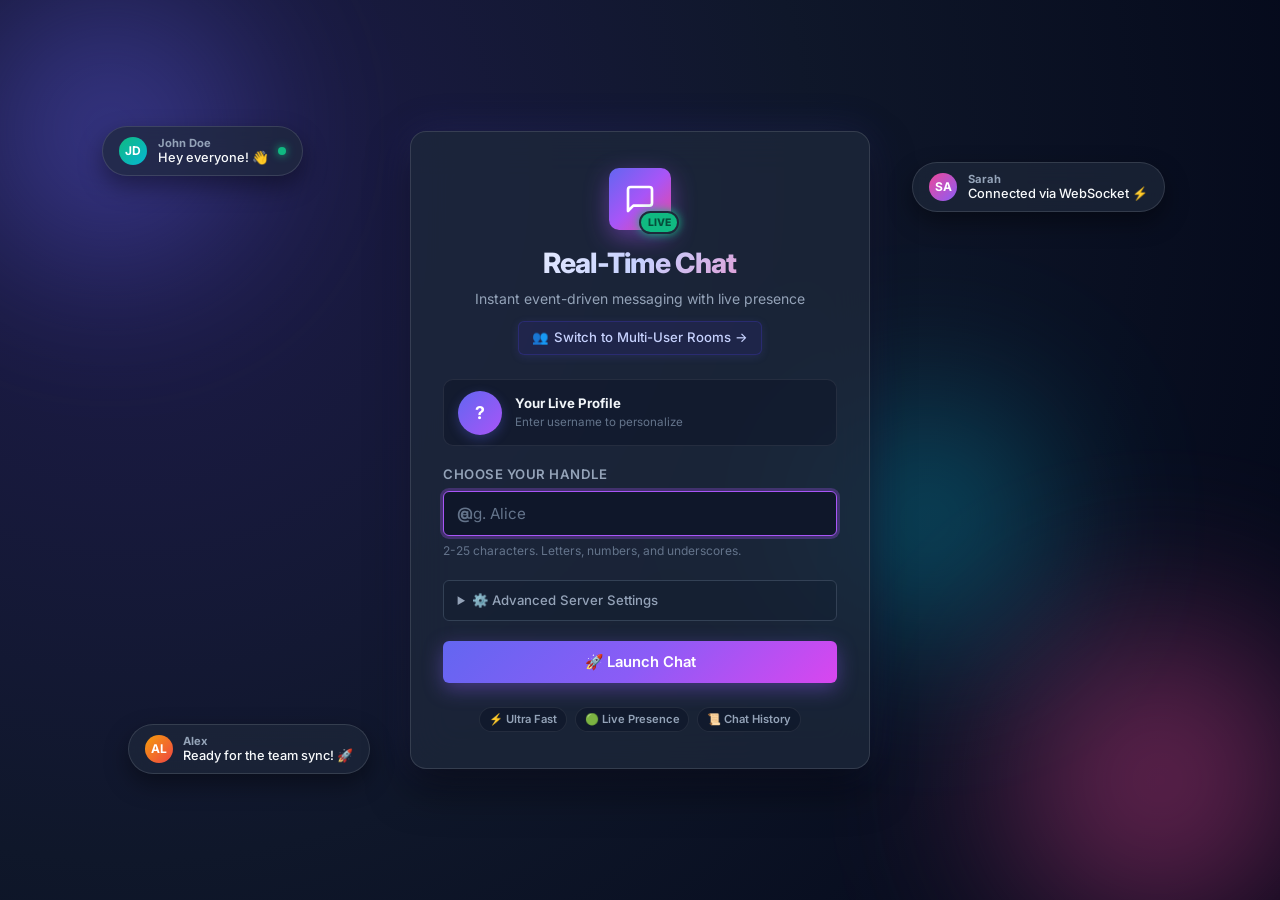
==== frontend/index.html @ 2d5ec592 "style(frontend): modernize login pages with colorful glassmorphism, floating chat bubbles, and live " ====
<!DOCTYPE html>
<html lang="en">
<head>
  <meta charset="UTF-8">
  <meta name="viewport" content="width=device-width, initial-scale=1.0">
  <title>Real-Time Chat</title>
  <link rel="stylesheet" href="style.css">
  <link rel="preconnect" href="https://fonts.googleapis.com">
  <link rel="preconnect" href="https://fonts.gstatic.com" crossorigin>
  <link href="https://fonts.googleapis.com/css2?family=Inter:wght@400;500;600;700&display=swap" rel="stylesheet">
</head>
<body>
  <div id="app" class="app-container">

    <!-- ================= JOIN / LOGIN SCREEN ================= -->
    <section id="join-screen" class="screen active">
      <!-- Ambient Colorful Glow Orbs -->
      <div class="ambient-glow glow-1"></div>
      <div class="ambient-glow glow-2"></div>
      <div class="ambient-glow glow-3"></div>

      <!-- Floating Decorative Chat Bubbles (Real-Time Chat Vibes) -->
      <div class="floating-bubble bubble-left-top">
        <span class="bubble-avatar" style="background: linear-gradient(135deg, #10b981, #06b6d4);">JD</span>
        <div class="bubble-content">
          <span class="bubble-user">John Doe</span>
          <span class="bubble-msg">Hey everyone! 👋</span>
        </div>
        <span class="live-dot"></span>
      </div>

      <div class="floating-bubble bubble-right-top">
        <span class="bubble-avatar" style="background: linear-gradient(135deg, #ec4899, #8b5cf6);">SA</span>
        <div class="bubble-content">
          <span class="bubble-user">Sarah</span>
          <span class="bubble-msg">Connected via WebSocket ⚡</span>
        </div>
      </div>

      <div class="floating-bubble bubble-left-bottom">
        <span class="bubble-avatar" style="background: linear-gradient(135deg, #f59e0b, #ef4444);">AL</span>
        <div class="bubble-content">
          <span class="bubble-user">Alex</span>
          <span class="bubble-msg">Ready for the team sync! 🚀</span>
        </div>
      </div>

      <div class="join-card glassmorphism">
        <div class="brand-header">
          <div class="brand-icon-wrapper">
            <div class="brand-icon gradient-glow">
              <svg viewBox="0 0 24 24" width="32" height="32" fill="none" stroke="currentColor" stroke-width="2" stroke-linecap="round" stroke-linejoin="round">
                <path d="M21 15a2 2 0 0 1-2 2H7l-4 4V5a2 2 0 0 1 2-2h14a2 2 0 0 1 2 2z"></path>
              </svg>
            </div>
            <span class="status-pulse-badge">LIVE</span>
          </div>

          <h1 class="gradient-title">Real-Time Chat</h1>
          <p class="brand-subtitle">Instant event-driven messaging with live presence</p>
          
          <div class="hero-nav-switch">
            <a href="rooms.html" class="nav-link-btn gradient-border-btn" title="Explore Multi-User Rooms">
              <span class="nav-icon">👥</span>
              <span>Switch to Multi-User Rooms →</span>
            </a>
          </div>
        </div>

        <div id="join-error" class="alert-banner hidden" role="alert"></div>

        <!-- Live Avatar Identity Preview -->
        <div class="avatar-preview-box">
          <div class="avatar-preview" id="join-avatar-preview">?</div>
          <div class="avatar-meta">
            <span class="avatar-label">Your Live Profile</span>
            <span class="avatar-sub" id="avatar-sub-text">Enter username to personalize</span>
          </div>
        </div>

        <form id="join-form" class="join-form" autocomplete="off">
          <div class="form-group">
            <label for="username-input">Choose Your Handle</label>
            <div class="input-wrapper glowing-input">
              <span class="input-icon">@</span>
              <input 
                type="text" 
                id="username-input" 
                name="username" 
                placeholder="e.g. Alice" 
                maxlength="25" 
                required 
                autofocus
              >
            </div>
            <span class="input-hint">2-25 characters. Letters, numbers, and underscores.</span>
          </div>

          <details class="server-config-toggle">
            <summary>⚙️ Advanced Server Settings</summary>
            <div class="form-group config-field">
              <label for="server-url-input">WebSocket Base URL</label>
              <input 
                type="text" 
                id="server-url-input" 
                name="serverUrl" 
                value="ws://localhost:8000/ws" 
                placeholder="ws://localhost:8000/ws"
              >
              <span class="input-hint">Target endpoint: <code>{base_url}/{username}</code></span>
            </div>
          </details>

          <button type="submit" id="join-btn" class="btn btn-vibrant btn-block">
            <span class="btn-text">🚀 Launch Chat</span>
            <span class="btn-spinner hidden"></span>
          </button>

          <!-- Feature Pills -->
          <div class="feature-pills">
            <span class="pill">⚡ Ultra Fast</span>
            <span class="pill">🟢 Live Presence</span>
            <span class="pill">📜 Chat History</span>
          </div>
        </form>
      </div>
    </section>

    <!-- ================= MAIN CHAT SCREEN ================= -->
    <section id="chat-screen" class="screen hidden">
      <!-- Chat Header -->
      <header class="chat-header">
        <div class="chat-header-left">
          <button id="toggle-sidebar-btn" class="icon-btn mobile-only" aria-label="Toggle Online Users">
            <svg viewBox="0 0 24 24" width="22" height="22" fill="none" stroke="currentColor" stroke-width="2">
              <line x1="3" y1="12" x2="21" y2="12"></line>
              <line x1="3" y1="6" x2="21" y2="6"></line>
              <line x1="3" y1="18" x2="21" y2="18"></line>
            </svg>
          </button>
          <div class="header-brand">
            <div class="header-status-indicator online"></div>
            <div>
              <h2>Global Chat Room</h2>
              <p class="connection-status" id="connection-status">Connected</p>
            </div>
          </div>
        </div>

        <div class="chat-header-right">
          <a href="rooms.html" class="nav-link-btn" title="Explore Multi-User Rooms">
            <span>Rooms</span>
          </a>
          <div class="current-user-badge">
            <div class="avatar avatar-sm" id="current-user-avatar">?</div>
            <span class="current-user-name" id="current-user-name">User</span>
          </div>
          <button id="leave-btn" class="btn btn-secondary btn-sm" title="Leave Chat">
            <svg viewBox="0 0 24 24" width="16" height="16" fill="none" stroke="currentColor" stroke-width="2">
              <path d="M9 21H5a2 2 0 0 1-2-2V5a2 2 0 0 1 2-2h4"></path>
              <polyline points="16 17 21 12 16 7"></polyline>
              <line x1="21" y1="12" x2="9" y2="12"></line>
            </svg>
            <span>Leave</span>
          </button>
        </div>
      </header>

      <!-- Chat Body -->
      <div class="chat-body">
        <!-- Online Users Sidebar -->
        <aside id="online-users-sidebar" class="sidebar">
          <div class="sidebar-header">
            <h3>Online Users</h3>
            <span class="user-count-badge" id="online-count">0</span>
          </div>
          <div class="sidebar-content">
            <ul id="users-list" class="users-list">
              <!-- Populated dynamically -->
            </ul>
          </div>
        </aside>

        <!-- Sidebar overlay for mobile -->
        <div id="sidebar-overlay" class="sidebar-overlay hidden"></div>

        <!-- Chat Main Area -->
        <main class="chat-main">
          <!-- Notification Toast (for errors/alerts during active session) -->
          <div id="chat-alert" class="chat-alert hidden" role="alert"></div>

          <!-- Messages Container -->
          <div id="messages-container" class="messages-container">
            <div id="empty-state" class="empty-state">
              <div class="empty-icon">💬</div>
              <p>No messages yet. Send a message to start the conversation!</p>
            </div>
            <!-- Messages rendered dynamically -->
          </div>

          <!-- Auto-scroll helper button -->
          <button id="scroll-bottom-btn" class="scroll-bottom-btn hidden" aria-label="Scroll to bottom">
            <svg viewBox="0 0 24 24" width="18" height="18" fill="none" stroke="currentColor" stroke-width="2">
              <polyline points="6 9 12 15 18 9"></polyline>
            </svg>
            <span>New messages</span>
          </button>

          <!-- Message Input Form -->
          <footer class="chat-footer">
            <form id="message-form" class="message-form" autocomplete="off">
              <div class="message-input-wrapper">
                <input 
                  type="text" 
                  id="message-input" 
                  placeholder="Type a message..." 
                  maxlength="2000"
                  required
                >
              </div>
              <button type="submit" id="send-btn" class="btn btn-primary send-btn" aria-label="Send message">
                <span class="send-btn-label">Send</span>
                <svg viewBox="0 0 24 24" width="18" height="18" fill="none" stroke="currentColor" stroke-width="2">
                  <line x1="22" y1="2" x2="11" y2="13"></line>
                  <polygon points="22 2 15 22 11 13 2 9 22 2"></polygon>
                </svg>
              </button>
            </form>
          </footer>
        </main>
      </div>
    </section>

  </div>

  <script src="app.js"></script>
</body>
</html>
---- frontend/style.css ----
/* ==========================================================================
   CSS VARIABLES & DESIGN SYSTEM
   ========================================================================== */
:root {
  --primary: #4f46e5;
  --primary-hover: #4338ca;
  --primary-light: #eef2ff;
  --primary-dark: #3730a3;
  --bg-app: #0f172a;
  --bg-surface: #1e293b;
  --bg-surface-elevated: #334155;
  --bg-surface-subtle: #1e293b80;
  --border-color: #334155;
  --border-focus: #6366f1;
  --text-main: #f8fafc;
  --text-muted: #94a3b8;
  --text-dim: #64748b;
  
  --color-online: #10b981;
  --color-offline: #64748b;
  --color-danger: #ef4444;
  --color-danger-bg: #451a1a;
  --color-warning: #f59e0b;
  --color-joined: #10b981;
  --color-left: #f97316;

  --outgoing-bg: #4f46e5;
  --outgoing-text: #ffffff;
  --incoming-bg: #273549;
  --incoming-text: #f8fafc;

  --radius-sm: 6px;
  --radius-md: 10px;
  --radius-lg: 16px;
  --radius-full: 9999px;

  --shadow-sm: 0 1px 2px 0 rgba(0, 0, 0, 0.2);
  --shadow-md: 0 4px 6px -1px rgba(0, 0, 0, 0.3), 0 2px 4px -2px rgba(0, 0, 0, 0.3);
  --shadow-lg: 0 10px 15px -3px rgba(0, 0, 0, 0.4), 0 4px 6px -4px rgba(0, 0, 0, 0.4);
  --font-family: 'Inter', -apple-system, BlinkMacSystemFont, 'Segoe UI', Roboto, sans-serif;
  --transition-fast: 0.15s ease;
  --transition-normal: 0.25s ease;
}

/* ==========================================================================
   RESET & BASE STYLES
   ========================================================================== */
*, *::before, *::after {
  box-sizing: border-box;
  margin: 0;
  padding: 0;
}

html, body {
  height: 100%;
  width: 100%;
  font-family: var(--font-family);
  background-color: var(--bg-app);
  color: var(--text-main);
  line-height: 1.5;
  -webkit-font-smoothing: antialiased;
  -moz-osx-font-smoothing: grayscale;
  overflow: hidden;
}

/* ==========================================================================
   APP CONTAINER & SCREEN MANAGEMENT
   ========================================================================== */
.app-container {
  height: 100vh;
  width: 100vw;
  display: flex;
  overflow: hidden;
  position: relative;
}

.screen {
  width: 100%;
  height: 100%;
  display: flex;
}

.screen.hidden {
  display: none !important;
}

/* ==========================================================================
   JOIN / LOGIN SCREEN (COLORFUL & MODERN CHAT VIBES)
   ========================================================================== */
#join-screen {
  align-items: center;
  justify-content: center;
  padding: 1.5rem;
  background: radial-gradient(circle at 10% 20%, #1e1b4b 0%, #0f172a 50%, #020617 100%);
  position: relative;
  overflow: hidden;
}

/* Ambient Glowing Orbs */
.ambient-glow {
  position: absolute;
  border-radius: 50%;
  filter: blur(80px);
  pointer-events: none;
  opacity: 0.6;
  animation: floatOrb 12s ease-in-out infinite alternate;
}

.glow-1 {
  width: 380px;
  height: 380px;
  background: radial-gradient(circle, #6366f1 0%, #4338ca00 70%);
  top: -60px;
  left: -80px;
}

.glow-2 {
  width: 440px;
  height: 440px;
  background: radial-gradient(circle, #ec4899 0%, #d946ef00 70%);
  bottom: -100px;
  right: -100px;
  animation-duration: 16s;
}

.glow-3 {
  width: 320px;
  height: 320px;
  background: radial-gradient(circle, #06b6d4 0%, #0284c700 70%);
  top: 40%;
  right: 15%;
  animation-duration: 10s;
}

@keyframes floatOrb {
  0% { transform: translate(0, 0) scale(1); }
  50% { transform: translate(30px, 40px) scale(1.1); }
  100% { transform: translate(-20px, -30px) scale(0.95); }
}

/* Floating Real-Time Chat Bubbles */
.floating-bubble {
  position: absolute;
  display: flex;
  align-items: center;
  gap: 0.65rem;
  background: rgba(30, 41, 59, 0.7);
  backdrop-filter: blur(12px);
  -webkit-backdrop-filter: blur(12px);
  border: 1px solid rgba(255, 255, 255, 0.12);
  padding: 0.6rem 1rem;
  border-radius: var(--radius-full);
  box-shadow: 0 10px 25px rgba(0, 0, 0, 0.4);
  z-index: 2;
  pointer-events: none;
  animation: floatBubble 6s ease-in-out infinite;
}

.bubble-left-top {
  top: 14%;
  left: 8%;
  animation-delay: 0s;
}

.bubble-right-top {
  top: 18%;
  right: 9%;
  animation-delay: 1.5s;
}

.bubble-left-bottom {
  bottom: 14%;
  left: 10%;
  animation-delay: 3s;
}

@keyframes floatBubble {
  0%, 100% { transform: translateY(0); }
  50% { transform: translateY(-12px); }
}

.bubble-avatar {
  width: 28px;
  height: 28px;
  border-radius: 50%;
  display: flex;
  align-items: center;
  justify-content: center;
  font-size: 0.75rem;
  font-weight: 700;
  color: white;
}

.bubble-content {
  display: flex;
  flex-direction: column;
}

.bubble-user {
  font-size: 0.7rem;
  font-weight: 700;
  color: #94a3b8;
  line-height: 1.2;
}

.bubble-msg {
  font-size: 0.8rem;
  color: #f8fafc;
  font-weight: 500;
  line-height: 1.2;
}

.live-dot {
  width: 8px;
  height: 8px;
  border-radius: 50%;
  background-color: #10b981;
  box-shadow: 0 0 8px #10b981;
}

/* Glassmorphism Join Card */
.join-card {
  width: 100%;
  max-width: 460px;
  background: rgba(30, 41, 59, 0.75);
  backdrop-filter: blur(20px);
  -webkit-backdrop-filter: blur(20px);
  border: 1px solid rgba(255, 255, 255, 0.12);
  border-radius: var(--radius-lg);
  padding: 2.25rem 2rem;
  box-shadow: 0 20px 40px rgba(0, 0, 0, 0.5), 0 0 40px rgba(99, 102, 241, 0.15);
  animation: fadeIn 0.4s ease-out;
  position: relative;
  z-index: 5;
}

.brand-header {
  text-align: center;
  margin-bottom: 1.5rem;
}

.brand-icon-wrapper {
  position: relative;
  display: inline-block;
  margin-bottom: 0.75rem;
}

.brand-icon.gradient-glow {
  width: 62px;
  height: 62px;
  background: linear-gradient(135deg, #6366f1 0%, #a855f7 50%, #ec4899 100%);
  color: white;
  border-radius: var(--radius-md);
  display: flex;
  align-items: center;
  justify-content: center;
  box-shadow: 0 8px 24px rgba(168, 85, 247, 0.45);
}

.brand-icon.gradient-glow-rooms {
  width: 62px;
  height: 62px;
  background: linear-gradient(135deg, #06b6d4 0%, #3b82f6 50%, #8b5cf6 100%);
  color: white;
  border-radius: var(--radius-md);
  display: flex;
  align-items: center;
  justify-content: center;
  box-shadow: 0 8px 24px rgba(6, 182, 212, 0.45);
}

.status-pulse-badge {
  position: absolute;
  bottom: -4px;
  right: -8px;
  background: #10b981;
  color: #064e3b;
  font-size: 0.65rem;
  font-weight: 800;
  padding: 0.1rem 0.4rem;
  border-radius: var(--radius-full);
  border: 2px solid #1e293b;
  box-shadow: 0 0 10px #10b981;
  animation: pulseBadge 2s infinite;
}

.status-pulse-badge.rooms-badge {
  background: #38bdf8;
  color: #0c4a6e;
  box-shadow: 0 0 10px #38bdf8;
}

@keyframes pulseBadge {
  0%, 100% { transform: scale(1); }
  50% { transform: scale(1.08); }
}

.gradient-title {
  font-size: 1.75rem;
  font-weight: 800;
  letter-spacing: -0.025em;
  background: linear-gradient(135deg, #ffffff 0%, #c7d2fe 50%, #f472b6 100%);
  -webkit-background-clip: text;
  -webkit-text-fill-color: transparent;
  margin-bottom: 0.25rem;
}

.brand-subtitle {
  font-size: 0.875rem;
  color: #94a3b8;
}

.hero-nav-switch {
  margin-top: 0.75rem;
}

.gradient-border-btn {
  background: rgba(49, 46, 129, 0.4);
  border: 1px solid rgba(129, 140, 248, 0.4);
  box-shadow: 0 2px 8px rgba(99, 102, 241, 0.15);
}

.gradient-border-btn:hover {
  background: linear-gradient(135deg, #4f46e5 0%, #7c3aed 100%);
  border-color: #818cf8;
  color: white;
  box-shadow: 0 4px 14px rgba(99, 102, 241, 0.35);
}

/* Live Avatar Identity Box */
.avatar-preview-box {
  display: flex;
  align-items: center;
  gap: 0.85rem;
  background: rgba(15, 23, 42, 0.6);
  border: 1px solid rgba(255, 255, 255, 0.08);
  border-radius: var(--radius-md);
  padding: 0.65rem 0.85rem;
  margin-bottom: 1.15rem;
  transition: all var(--transition-fast);
}

.avatar-preview {
  width: 44px;
  height: 44px;
  border-radius: 50%;
  display: flex;
  align-items: center;
  justify-content: center;
  font-size: 1.1rem;
  font-weight: 700;
  color: white;
  background: linear-gradient(135deg, #6366f1 0%, #a855f7 100%);
  box-shadow: 0 4px 12px rgba(99, 102, 241, 0.3);
  transition: all 0.2s ease;
  user-select: none;
}

.avatar-meta {
  display: flex;
  flex-direction: column;
}

.avatar-label {
  font-size: 0.825rem;
  font-weight: 700;
  color: #f1f5f9;
}

.avatar-sub {
  font-size: 0.725rem;
  color: #64748b;
}

/* Glowing Input Wrapper */
.glowing-input input[type="text"]:focus {
  border-color: #a855f7;
  box-shadow: 0 0 0 3px rgba(168, 85, 247, 0.28);
}

/* Vibrant Action Button */
.btn-vibrant {
  background: linear-gradient(135deg, #6366f1 0%, #8b5cf6 50%, #d946ef 100%);
  color: white;
  font-weight: 700;
  font-size: 1rem;
  padding: 0.85rem 1.25rem;
  border-radius: var(--radius-sm);
  box-shadow: 0 6px 20px rgba(139, 92, 246, 0.4);
  transition: all var(--transition-fast);
}

.btn-vibrant:hover:not(:disabled) {
  background: linear-gradient(135deg, #4f46e5 0%, #7c3aed 50%, #c026d3 100%);
  box-shadow: 0 8px 26px rgba(139, 92, 246, 0.6);
  transform: translateY(-1px);
}

/* Feature Highlights Pills */
.feature-pills {
  display: flex;
  align-items: center;
  justify-content: center;
  gap: 0.5rem;
  margin-top: 0.25rem;
  flex-wrap: wrap;
}

.feature-pills .pill {
  font-size: 0.7rem;
  font-weight: 600;
  color: #94a3b8;
  background: rgba(15, 23, 42, 0.7);
  border: 1px solid rgba(255, 255, 255, 0.08);
  padding: 0.2rem 0.55rem;
  border-radius: var(--radius-full);
}

/* Form Controls */
.join-form {
  display: flex;
  flex-direction: column;
  gap: 1.25rem;
}

.form-group {
  display: flex;
  flex-direction: column;
  gap: 0.4rem;
}

.form-group label {
  font-size: 0.825rem;
  font-weight: 600;
  color: var(--text-muted);
  text-transform: uppercase;
  letter-spacing: 0.04em;
}

.input-wrapper {
  position: relative;
  display: flex;
  align-items: center;
}

.input-icon {
  position: absolute;
  left: 0.875rem;
  color: var(--text-dim);
  font-weight: 600;
  font-size: 1rem;
  pointer-events: none;
}

.input-wrapper input {
  padding-left: 2.25rem;
}

input[type="text"] {
  width: 100%;
  padding: 0.75rem 1rem;
  background-color: #0f172a;
  border: 1px solid var(--border-color);
  border-radius: var(--radius-sm);
  color: var(--text-main);
  font-size: 0.95rem;
  font-family: inherit;
  transition: border-color var(--transition-fast), box-shadow var(--transition-fast);
}

input[type="text"]:focus {
  outline: none;
  border-color: var(--border-focus);
  box-shadow: 0 0 0 3px rgba(99, 102, 241, 0.25);
}

input[type="text"]::placeholder {
  color: var(--text-dim);
}

.input-hint {
  font-size: 0.75rem;
  color: var(--text-dim);
}

/* Collapsible Settings */
.server-config-toggle {
  background: #0f172a50;
  border: 1px solid var(--border-color);
  border-radius: var(--radius-sm);
  padding: 0.6rem 0.85rem;
  font-size: 0.825rem;
}

.server-config-toggle summary {
  cursor: pointer;
  color: var(--text-muted);
  font-weight: 500;
  user-select: none;
}

.server-config-toggle summary:hover {
  color: var(--text-main);
}

.config-field {
  margin-top: 0.75rem;
}

.config-field code {
  color: #a5b4fc;
}

/* Buttons */
.btn {
  display: inline-flex;
  align-items: center;
  justify-content: center;
  gap: 0.5rem;
  padding: 0.75rem 1.25rem;
  font-size: 0.925rem;
  font-weight: 600;
  border-radius: var(--radius-sm);
  border: none;
  cursor: pointer;
  transition: all var(--transition-fast);
  font-family: inherit;
}

.btn:disabled {
  opacity: 0.6;
  cursor: not-allowed;
}

.btn-primary {
  background-color: var(--primary);
  color: white;
}

.btn-primary:hover:not(:disabled) {
  background-color: var(--primary-hover);
}

.btn-secondary {
  background-color: var(--bg-surface-elevated);
  color: var(--text-main);
  border: 1px solid var(--border-color);
}

.btn-secondary:hover:not(:disabled) {
  background-color: #475569;
}

.btn-block {
  width: 100%;
}

.btn-sm {
  padding: 0.4rem 0.75rem;
  font-size: 0.825rem;
}

.icon-btn {
  background: transparent;
  border: none;
  color: var(--text-muted);
  cursor: pointer;
  padding: 0.5rem;
  display: flex;
  align-items: center;
  justify-content: center;
  border-radius: var(--radius-sm);
}

.icon-btn:hover {
  color: var(--text-main);
  background-color: var(--bg-surface-elevated);
}

/* Spinners */
.btn-spinner {
  width: 16px;
  height: 16px;
  border: 2px solid rgba(255, 255, 255, 0.3);
  border-top-color: white;
  border-radius: 50%;
  animation: spin 0.8s linear infinite;
}

@keyframes spin {
  to { transform: rotate(360deg); }
}

/* Alert Banner */
.alert-banner {
  padding: 0.75rem 1rem;
  border-radius: var(--radius-sm);
  font-size: 0.85rem;
  margin-bottom: 1.25rem;
  background-color: var(--color-danger-bg);
  border: 1px solid var(--color-danger);
  color: #fca5a5;
  animation: shake 0.3s ease;
}

/* ==========================================================================
   MAIN CHAT SCREEN LAYOUT
   ========================================================================== */
#chat-screen {
  flex-direction: column;
}

/* Chat Header */
.chat-header {
  height: 64px;
  min-height: 64px;
  background-color: var(--bg-surface);
  border-bottom: 1px solid var(--border-color);
  display: flex;
  align-items: center;
  justify-content: space-between;
  padding: 0 1.25rem;
  z-index: 10;
}

.chat-header-left {
  display: flex;
  align-items: center;
  gap: 0.75rem;
}

.header-brand {
  display: flex;
  align-items: center;
  gap: 0.65rem;
}

.header-brand h2 {
  font-size: 1rem;
  font-weight: 700;
  line-height: 1.2;
}

.connection-status {
  font-size: 0.75rem;
  color: var(--color-online);
  line-height: 1.2;
}

.connection-status.offline {
  color: var(--color-danger);
}

.connection-status.connecting {
  color: var(--color-warning);
}

.header-status-indicator {
  width: 10px;
  height: 10px;
  border-radius: 50%;
  background-color: var(--color-online);
  box-shadow: 0 0 8px var(--color-online);
}

.header-status-indicator.offline {
  background-color: var(--color-danger);
  box-shadow: 0 0 8px var(--color-danger);
}

.header-status-indicator.connecting {
  background-color: var(--color-warning);
  box-shadow: 0 0 8px var(--color-warning);
}

.chat-header-right {
  display: flex;
  align-items: center;
  gap: 1rem;
}

.current-user-badge {
  display: flex;
  align-items: center;
  gap: 0.5rem;
  padding: 0.35rem 0.75rem;
  background-color: #0f172a;
  border: 1px solid var(--border-color);
  border-radius: var(--radius-full);
}

.current-user-name {
  font-size: 0.85rem;
  font-weight: 600;
  color: var(--text-main);
  max-width: 120px;
  overflow: hidden;
  text-overflow: ellipsis;
  white-space: nowrap;
}

/* Chat Body Layout */
.chat-body {
  flex: 1;
  display: flex;
  overflow: hidden;
  position: relative;
}

/* ==========================================================================
   ONLINE USERS SIDEBAR
   ========================================================================== */
.sidebar {
  width: 260px;
  min-width: 260px;
  background-color: var(--bg-surface);
  border-right: 1px solid var(--border-color);
  display: flex;
  flex-direction: column;
  height: 100%;
  transition: transform var(--transition-normal);
  z-index: 20;
}

.sidebar-header {
  padding: 1rem 1.25rem;
  display: flex;
  align-items: center;
  justify-content: space-between;
  border-bottom: 1px solid var(--border-color);
}

.sidebar-header h3 {
  font-size: 0.875rem;
  font-weight: 700;
  text-transform: uppercase;
  letter-spacing: 0.05em;
  color: var(--text-muted);
}

.user-count-badge {
  background-color: var(--bg-surface-elevated);
  color: var(--text-main);
  font-size: 0.75rem;
  font-weight: 700;
  padding: 0.15rem 0.55rem;
  border-radius: var(--radius-full);
}

.sidebar-content {
  flex: 1;
  overflow-y: auto;
  padding: 0.75rem;
}

.users-list {
  list-style: none;
  display: flex;
  flex-direction: column;
  gap: 0.35rem;
}

.user-item {
  display: flex;
  align-items: center;
  gap: 0.65rem;
  padding: 0.5rem 0.65rem;
  border-radius: var(--radius-sm);
  transition: background-color var(--transition-fast);
}

.user-item:hover {
  background-color: var(--bg-surface-elevated);
}

.user-item.is-self {
  background-color: #312e8140;
  border: 1px solid #4338ca40;
}

.user-avatar-wrap {
  position: relative;
}

.user-status-dot {
  position: absolute;
  bottom: -1px;
  right: -1px;
  width: 8px;
  height: 8px;
  border-radius: 50%;
  background-color: var(--color-online);
  border: 1.5px solid var(--bg-surface);
}

.user-name-text {
  flex: 1;
  font-size: 0.875rem;
  font-weight: 500;
  color: var(--text-main);
  overflow: hidden;
  text-overflow: ellipsis;
  white-space: nowrap;
}

.self-tag {
  font-size: 0.7rem;
  background-color: var(--primary);
  color: white;
  padding: 0.1rem 0.35rem;
  border-radius: var(--radius-sm);
  font-weight: 600;
}

/* User Avatars */
.avatar {
  width: 32px;
  height: 32px;
  border-radius: 50%;
  display: flex;
  align-items: center;
  justify-content: center;
  font-weight: 700;
  font-size: 0.8rem;
  color: white;
  user-select: none;
  background-color: #6366f1;
}

.avatar-sm {
  width: 26px;
  height: 26px;
  font-size: 0.75rem;
}

/* ==========================================================================
   CHAT MAIN CONTAINER & MESSAGES
   ========================================================================== */
.chat-main {
  flex: 1;
  display: flex;
  flex-direction: column;
  height: 100%;
  position: relative;
  background-color: var(--bg-app);
  overflow: hidden;
}

/* Active Session Alert Banner */
.chat-alert {
  position: absolute;
  top: 10px;
  left: 50%;
  transform: translateX(-50%);
  z-index: 15;
  background-color: var(--color-danger-bg);
  border: 1px solid var(--color-danger);
  color: #fca5a5;
  font-size: 0.85rem;
  padding: 0.5rem 1rem;
  border-radius: var(--radius-full);
  box-shadow: var(--shadow-md);
  animation: slideDown 0.25s ease-out;
}

/* Messages Container */
.messages-container {
  flex: 1;
  overflow-y: auto;
  padding: 1.25rem 1.5rem;
  display: flex;
  flex-direction: column;
  gap: 0.85rem;
  scroll-behavior: smooth;
}

.empty-state {
  margin: auto;
  text-align: center;
  color: var(--text-dim);
  display: flex;
  flex-direction: column;
  align-items: center;
  gap: 0.5rem;
  padding: 2rem;
}

.empty-icon {
  font-size: 2.5rem;
  opacity: 0.6;
}

/* Message Rows */
.message-row {
  display: flex;
  align-items: flex-end;
  gap: 0.65rem;
  max-width: 80%;
  animation: fadeIn 0.2s ease-out;
}

.message-row.outgoing {
  margin-left: auto;
  flex-direction: row-reverse;
}

.message-row.incoming {
  margin-right: auto;
}

/* Message Bubbles */
.message-bubble {
  padding: 0.65rem 0.95rem;
  border-radius: var(--radius-md);
  font-size: 0.925rem;
  line-height: 1.45;
  position: relative;
  word-break: break-word;
  box-shadow: var(--shadow-sm);
}

.message-row.outgoing .message-bubble {
  background-color: var(--outgoing-bg);
  color: var(--outgoing-text);
  border-bottom-right-radius: 2px;
}

.message-row.incoming .message-bubble {
  background-color: var(--incoming-bg);
  color: var(--incoming-text);
  border-bottom-left-radius: 2px;
  border: 1px solid var(--border-color);
}

.message-header {
  display: flex;
  align-items: baseline;
  justify-content: space-between;
  gap: 0.75rem;
  margin-bottom: 0.2rem;
}

.sender-name {
  font-size: 0.775rem;
  font-weight: 700;
  color: #a5b4fc;
}

.message-row.outgoing .sender-name {
  color: #e0e7ff;
}

.message-time {
  font-size: 0.7rem;
  color: var(--text-dim);
}

.message-row.outgoing .message-time {
  color: #c7d2fe;
}

.message-text {
  white-space: pre-wrap;
}

/* System Notifications */
.system-notification {
  align-self: center;
  margin: 0.35rem 0;
  padding: 0.3rem 0.85rem;
  border-radius: var(--radius-full);
  font-size: 0.775rem;
  font-weight: 500;
  display: inline-flex;
  align-items: center;
  gap: 0.4rem;
  background-color: var(--bg-surface-elevated);
  color: var(--text-muted);
  box-shadow: var(--shadow-sm);
  animation: fadeIn 0.2s ease-out;
}

.system-notification.joined {
  border-left: 3px solid var(--color-joined);
}

.system-notification.left {
  border-left: 3px solid var(--color-left);
}

.system-notification.history-divider {
  border-left: 3px solid var(--primary);
  font-style: italic;
  font-size: 0.75rem;
}

.system-notification.error-notice {
  border-left: 3px solid var(--color-danger);
  color: #fca5a5;
  background-color: var(--color-danger-bg);
}

/* Scroll to Bottom Button */
.scroll-bottom-btn {
  position: absolute;
  bottom: 80px;
  left: 50%;
  transform: translateX(-50%);
  z-index: 10;
  background-color: var(--bg-surface-elevated);
  color: var(--text-main);
  border: 1px solid var(--border-color);
  border-radius: var(--radius-full);
  padding: 0.4rem 0.85rem;
  font-size: 0.8rem;
  font-weight: 600;
  display: flex;
  align-items: center;
  gap: 0.4rem;
  cursor: pointer;
  box-shadow: var(--shadow-md);
  transition: all var(--transition-fast);
}

.scroll-bottom-btn:hover {
  background-color: var(--primary);
  border-color: var(--primary);
  color: white;
}

/* ==========================================================================
   CHAT FOOTER & INPUT FORM
   ========================================================================== */
.chat-footer {
  padding: 0.85rem 1.25rem;
  background-color: var(--bg-surface);
  border-top: 1px solid var(--border-color);
}

.message-form {
  display: flex;
  align-items: center;
  gap: 0.65rem;
}

.message-input-wrapper {
  flex: 1;
}

.message-input-wrapper input {
  padding: 0.75rem 1rem;
  border-radius: var(--radius-full);
  font-size: 0.95rem;
}

.send-btn {
  border-radius: var(--radius-full);
  padding: 0.75rem 1.25rem;
  gap: 0.4rem;
  flex-shrink: 0;
}

/* ==========================================================================
   ANIMATIONS & UTILITIES
   ========================================================================== */
@keyframes fadeIn {
  from { opacity: 0; transform: translateY(4px); }
  to { opacity: 1; transform: translateY(0); }
}

@keyframes slideDown {
  from { opacity: 0; transform: translate(-50%, -10px); }
  to { opacity: 1; transform: translate(-50%, 0); }
}

@keyframes shake {
  0%, 100% { transform: translateX(0); }
  25% { transform: translateX(-4px); }
  75% { transform: translateX(4px); }
}

.hidden {
  display: none !important;
}

.mobile-only {
  display: none;
}

/* ==========================================================================
   RESPONSIVE DESIGN (TABLETS & MOBILE)
   ========================================================================== */
@media (max-width: 768px) {
  .mobile-only {
    display: flex;
  }

  .send-btn-label {
    display: none;
  }

  .send-btn {
    padding: 0.75rem;
    border-radius: 50%;
    width: 44px;
    height: 44px;
  }

  .sidebar {
    position: absolute;
    top: 0;
    left: 0;
    bottom: 0;
    height: 100%;
    transform: translateX(-100%);
    box-shadow: var(--shadow-lg);
  }

  .sidebar.open {
    transform: translateX(0);
  }

  .sidebar-overlay {
    position: absolute;
    top: 0;
    left: 0;
    right: 0;
    bottom: 0;
    background-color: rgba(0, 0, 0, 0.6);
    z-index: 18;
    backdrop-filter: blur(2px);
  }

  .sidebar-overlay.hidden {
    display: none;
  }

  .message-row {
    max-width: 90%;
  }

  .current-user-name {
    max-width: 80px;
  }
}

/* ==========================================================================
   MULTI-USER ROOM CHAT SPECIFIC STYLES
   ========================================================================== */
.nav-link-btn {
  display: inline-flex;
  align-items: center;
  gap: 0.4rem;
  padding: 0.4rem 0.8rem;
  border-radius: var(--radius-sm);
  background-color: #312e8140;
  border: 1px solid #4338ca50;
  color: #c7d2fe;
  font-size: 0.825rem;
  text-decoration: none;
  font-weight: 500;
  transition: all var(--transition-fast);
}

.nav-link-btn:hover {
  background-color: var(--primary);
  border-color: var(--primary);
  color: white;
}

.room-presets-label {
  font-size: 0.775rem;
  font-weight: 600;
  color: var(--text-dim);
  text-transform: uppercase;
  letter-spacing: 0.04em;
  margin-top: 0.25rem;
}

.room-presets-grid {
  display: grid;
  grid-template-columns: repeat(2, 1fr);
  gap: 0.5rem;
  margin-bottom: 0.25rem;
}

.room-preset-btn {
  background-color: #0f172a;
  border: 1px solid var(--border-color);
  border-radius: var(--radius-sm);
  padding: 0.55rem 0.75rem;
  color: var(--text-muted);
  font-size: 0.825rem;
  font-weight: 500;
  cursor: pointer;
  display: flex;
  align-items: center;
  gap: 0.4rem;
  transition: all var(--transition-fast);
  font-family: inherit;
  text-align: left;
}

.room-preset-btn:hover {
  background-color: var(--bg-surface-elevated);
  border-color: var(--border-focus);
  color: var(--text-main);
}

.room-preset-btn.selected {
  background-color: #312e8160;
  border-color: var(--primary);
  color: #e0e7ff;
  font-weight: 600;
}

.room-hash {
  color: #818cf8;
  font-weight: 700;
}

.room-header-badge {
  display: inline-flex;
  align-items: center;
  gap: 0.35rem;
  background-color: #312e8140;
  border: 1px solid #4338ca60;
  color: #a5b4fc;
  padding: 0.2rem 0.6rem;
  border-radius: var(--radius-sm);
  font-size: 0.8rem;
  font-weight: 600;
  letter-spacing: 0.02em;
}

.room-context-pill {
  font-size: 0.7rem;
  background-color: #334155;
  color: #94a3b8;
  padding: 0.1rem 0.4rem;
  border-radius: var(--radius-sm);
  margin-left: 0.4rem;
}
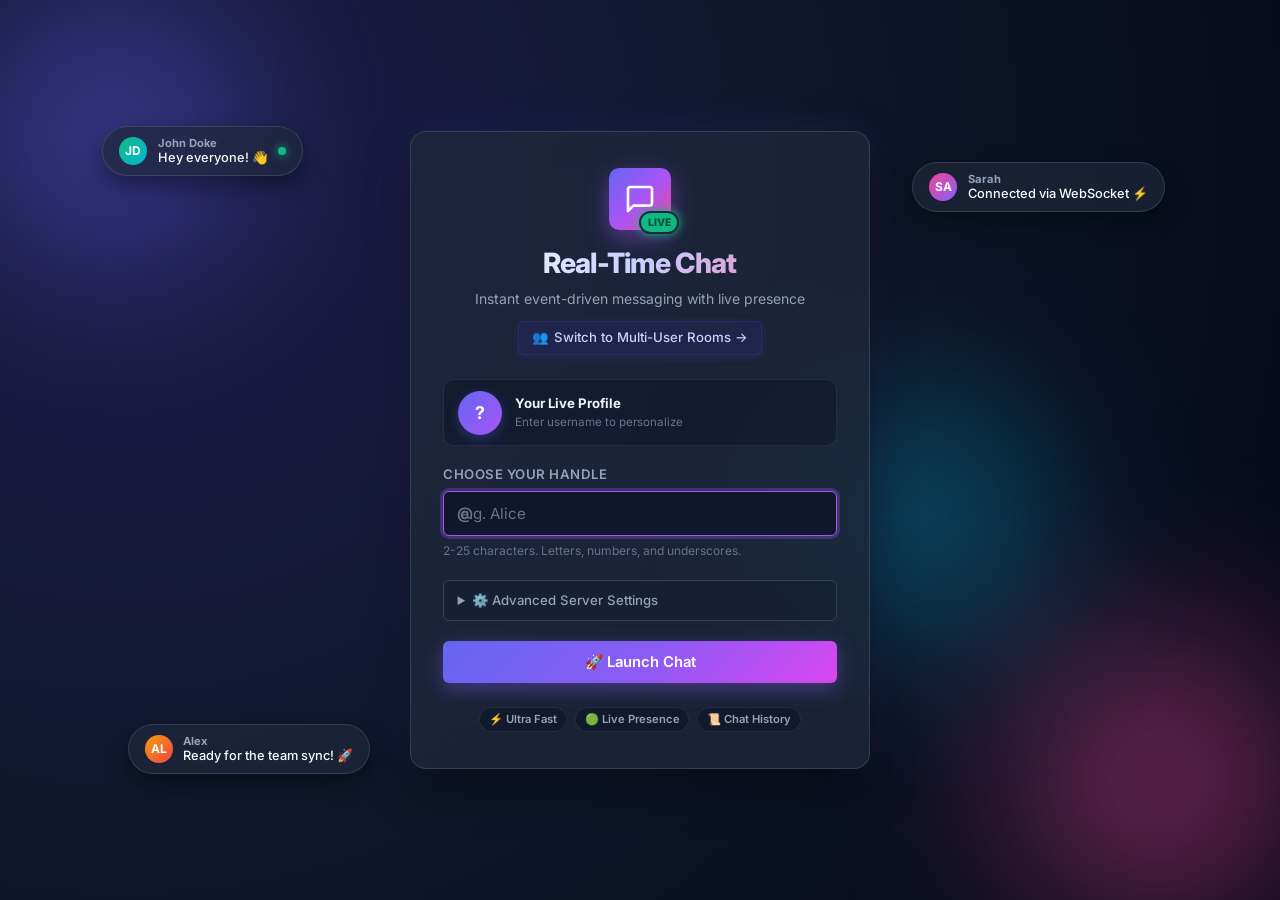
==== commit 68528252: "ook" ====
--- a/frontend/index.html
+++ b/frontend/index.html
@@ -23,7 +23,7 @@
       <div class="floating-bubble bubble-left-top">
         <span class="bubble-avatar" style="background: linear-gradient(135deg, #10b981, #06b6d4);">JD</span>
         <div class="bubble-content">
-          <span class="bubble-user">John Doe</span>
+          <span class="bubble-user">John Doke</span>
           <span class="bubble-msg">Hey everyone! 👋</span>
         </div>
         <span class="live-dot"></span>
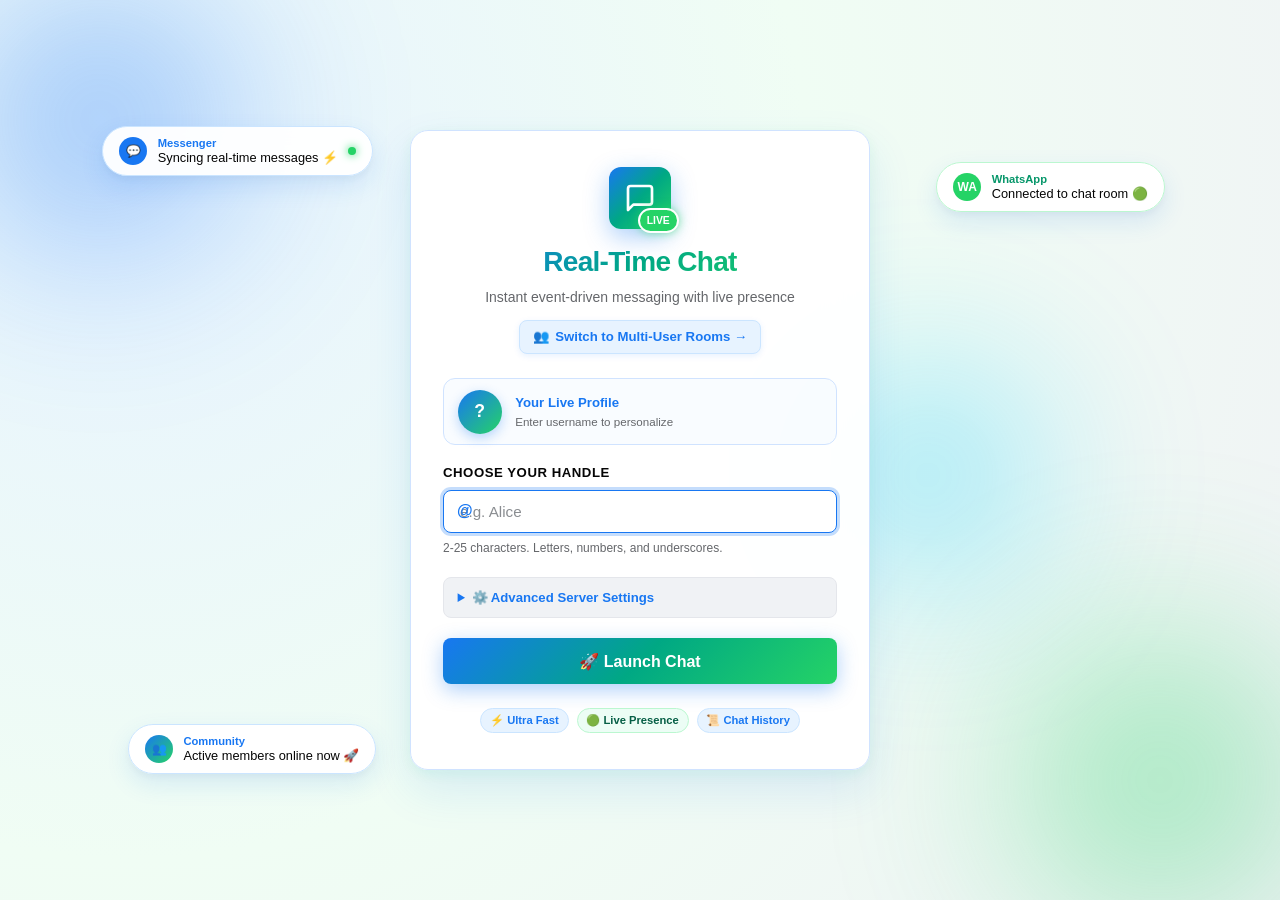
==== commit 41e26873: "style(frontend): apply WhatsApp Green and Facebook Blue fusion color theme" ====
--- a/frontend/index.html
+++ b/frontend/index.html
@@ -19,29 +19,29 @@
       <div class="ambient-glow glow-2"></div>
       <div class="ambient-glow glow-3"></div>
 
-      <!-- Floating Decorative Chat Bubbles (Real-Time Chat Vibes) -->
+      <!-- Floating Decorative Chat Bubbles (Facebook & WhatsApp Vibes) -->
       <div class="floating-bubble bubble-left-top">
-        <span class="bubble-avatar" style="background: linear-gradient(135deg, #10b981, #06b6d4);">JD</span>
+        <span class="bubble-avatar" style="background: #1877f2;">💬</span>
         <div class="bubble-content">
-          <span class="bubble-user">John Doke</span>
-          <span class="bubble-msg">Hey everyone! 👋</span>
+          <span class="bubble-user">Messenger</span>
+          <span class="bubble-msg">Syncing real-time messages ⚡</span>
         </div>
         <span class="live-dot"></span>
       </div>
 
       <div class="floating-bubble bubble-right-top">
-        <span class="bubble-avatar" style="background: linear-gradient(135deg, #ec4899, #8b5cf6);">SA</span>
+        <span class="bubble-avatar" style="background: #25d366;">WA</span>
         <div class="bubble-content">
-          <span class="bubble-user">Sarah</span>
-          <span class="bubble-msg">Connected via WebSocket ⚡</span>
+          <span class="bubble-user" style="color: #059669;">WhatsApp</span>
+          <span class="bubble-msg">Connected to chat room 🟢</span>
         </div>
       </div>
 
       <div class="floating-bubble bubble-left-bottom">
-        <span class="bubble-avatar" style="background: linear-gradient(135deg, #f59e0b, #ef4444);">AL</span>
+        <span class="bubble-avatar" style="background: linear-gradient(135deg, #1877f2, #25d366);">👥</span>
         <div class="bubble-content">
-          <span class="bubble-user">Alex</span>
-          <span class="bubble-msg">Ready for the team sync! 🚀</span>
+          <span class="bubble-user">Community</span>
+          <span class="bubble-msg">Active members online now 🚀</span>
         </div>
       </div>
 
--- a/frontend/style.css
+++ b/frontend/style.css
@@ -1,43 +1,69 @@
 /* ==========================================================================
-   CSS VARIABLES & DESIGN SYSTEM
+   CSS VARIABLES & DESIGN SYSTEM - WHATSAPP + FACEBOOK FUSION THEME
    ========================================================================== */
 :root {
-  --primary: #4f46e5;
-  --primary-hover: #4338ca;
-  --primary-light: #eef2ff;
-  --primary-dark: #3730a3;
-  --bg-app: #0f172a;
-  --bg-surface: #1e293b;
-  --bg-surface-elevated: #334155;
-  --bg-surface-subtle: #1e293b80;
-  --border-color: #334155;
-  --border-focus: #6366f1;
-  --text-main: #f8fafc;
-  --text-muted: #94a3b8;
-  --text-dim: #64748b;
+  /* Facebook Brand Palette */
+  --fb-blue: #1877f2;
+  --fb-blue-hover: #166fe5;
+  --fb-blue-light: #e7f3ff;
+  --fb-blue-dark: #0d65d9;
+
+  /* WhatsApp Brand Palette */
+  --wa-green: #25d366;
+  --wa-green-hover: #20ba5a;
+  --wa-green-teal: #00a884;
+  --wa-green-dark: #075e54;
+  --wa-green-light: #d9fdd3;
+  --wa-mint-tint: #ecfdf5;
+
+  /* Theme Primary (Facebook Blue) & Accent (WhatsApp Green) */
+  --primary: #1877f2;
+  --primary-hover: #166fe5;
+  --primary-light: #e7f3ff;
+  --primary-dark: #0d65d9;
+  --accent: #25d366;
+  --accent-hover: #00a884;
+
+  /* Clean Backgrounds (Facebook Canvas + Pure White Surfaces) */
+  --bg-app: #f0f2f5;              /* Facebook signature clean light canvas */
+  --bg-surface: #ffffff;          /* Pure crisp white */
+  --bg-surface-elevated: #f8fafc;
+  --bg-surface-subtle: #f0f2f5;
+  --border-color: #e4e6eb;         /* Soft Facebook border */
+  --border-focus: #1877f2;         /* Facebook Blue focus ring */
   
-  --color-online: #10b981;
-  --color-offline: #64748b;
-  --color-danger: #ef4444;
-  --color-danger-bg: #451a1a;
-  --color-warning: #f59e0b;
-  --color-joined: #10b981;
-  --color-left: #f97316;
-
-  --outgoing-bg: #4f46e5;
-  --outgoing-text: #ffffff;
-  --incoming-bg: #273549;
-  --incoming-text: #f8fafc;
-
-  --radius-sm: 6px;
-  --radius-md: 10px;
-  --radius-lg: 16px;
+  /* Typography Colors */
+  --text-main: #050505;           /* Facebook high-contrast dark text */
+  --text-muted: #65676b;          /* Facebook secondary text */
+  --text-dim: #8a8d91;            /* Subtle placeholder text */
+
+  /* Status Colors */
+  --color-online: #25d366;         /* WhatsApp vibrant online green */
+  --color-offline: #8a8d91;
+  --color-danger: #e41e3f;
+  --color-danger-bg: #fde8e8;
+  --color-warning: #f7b125;
+  --color-joined: #25d366;
+  --color-left: #fa3e3e;
+
+  /* Chat Bubbles (WhatsApp light green outgoing + Facebook crisp incoming) */
+  --outgoing-bg: #d9fdd3;         /* WhatsApp iconic light green bubble */
+  --outgoing-text: #054640;       /* WhatsApp deep readable forest green */
+  --outgoing-time: #00a884;       /* WhatsApp teal timestamp */
+  --incoming-bg: #ffffff;         /* Pure crisp white bubble */
+  --incoming-text: #050505;       /* Facebook deep black text */
+  --incoming-border: #e4e6eb;
+
+  /* Radii & Shadows */
+  --radius-sm: 8px;
+  --radius-md: 12px;
+  --radius-lg: 18px;
   --radius-full: 9999px;
 
-  --shadow-sm: 0 1px 2px 0 rgba(0, 0, 0, 0.2);
-  --shadow-md: 0 4px 6px -1px rgba(0, 0, 0, 0.3), 0 2px 4px -2px rgba(0, 0, 0, 0.3);
-  --shadow-lg: 0 10px 15px -3px rgba(0, 0, 0, 0.4), 0 4px 6px -4px rgba(0, 0, 0, 0.4);
-  --font-family: 'Inter', -apple-system, BlinkMacSystemFont, 'Segoe UI', Roboto, sans-serif;
+  --shadow-sm: 0 1px 2px rgba(0, 0, 0, 0.08);
+  --shadow-md: 0 4px 14px rgba(24, 119, 242, 0.12), 0 2px 6px rgba(37, 211, 102, 0.08);
+  --shadow-lg: 0 12px 28px rgba(0, 0, 0, 0.12), 0 4px 12px rgba(24, 119, 242, 0.15);
+  --font-family: -apple-system, BlinkMacSystemFont, 'Segoe UI', Roboto, Helvetica, Arial, sans-serif;
   --transition-fast: 0.15s ease;
   --transition-normal: 0.25s ease;
 }
@@ -85,39 +111,39 @@
 }
 
 /* ==========================================================================
-   JOIN / LOGIN SCREEN (COLORFUL & MODERN CHAT VIBES)
+   JOIN / LOGIN SCREEN (WHATSAPP & FACEBOOK VIBRANT COMBINATION)
    ========================================================================== */
 #join-screen {
   align-items: center;
   justify-content: center;
   padding: 1.5rem;
-  background: radial-gradient(circle at 10% 20%, #1e1b4b 0%, #0f172a 50%, #020617 100%);
+  background: radial-gradient(circle at 10% 20%, #e7f3ff 0%, #f0fdf4 50%, #f0f2f5 100%);
   position: relative;
   overflow: hidden;
 }
 
-/* Ambient Glowing Orbs */
+/* Ambient Glowing Orbs - Facebook Blue & WhatsApp Green */
 .ambient-glow {
   position: absolute;
   border-radius: 50%;
   filter: blur(80px);
   pointer-events: none;
-  opacity: 0.6;
+  opacity: 0.5;
   animation: floatOrb 12s ease-in-out infinite alternate;
 }
 
 .glow-1 {
-  width: 380px;
-  height: 380px;
-  background: radial-gradient(circle, #6366f1 0%, #4338ca00 70%);
-  top: -60px;
-  left: -80px;
+  width: 400px;
+  height: 400px;
+  background: radial-gradient(circle, #1877f2 0%, #1877f200 70%);
+  top: -80px;
+  left: -100px;
 }
 
 .glow-2 {
   width: 440px;
   height: 440px;
-  background: radial-gradient(circle, #ec4899 0%, #d946ef00 70%);
+  background: radial-gradient(circle, #25d366 0%, #25d36600 70%);
   bottom: -100px;
   right: -100px;
   animation-duration: 16s;
@@ -126,8 +152,8 @@
 .glow-3 {
   width: 320px;
   height: 320px;
-  background: radial-gradient(circle, #06b6d4 0%, #0284c700 70%);
-  top: 40%;
+  background: radial-gradient(circle, #00c6ff 0%, #00c6ff00 70%);
+  top: 35%;
   right: 15%;
   animation-duration: 10s;
 }
@@ -138,19 +164,19 @@
   100% { transform: translate(-20px, -30px) scale(0.95); }
 }
 
-/* Floating Real-Time Chat Bubbles */
+/* Floating Real-Time Chat Bubbles (WhatsApp & Messenger Style) */
 .floating-bubble {
   position: absolute;
   display: flex;
   align-items: center;
   gap: 0.65rem;
-  background: rgba(30, 41, 59, 0.7);
+  background: rgba(255, 255, 255, 0.95);
   backdrop-filter: blur(12px);
   -webkit-backdrop-filter: blur(12px);
-  border: 1px solid rgba(255, 255, 255, 0.12);
+  border: 1px solid #d0e3ff;
   padding: 0.6rem 1rem;
   border-radius: var(--radius-full);
-  box-shadow: 0 10px 25px rgba(0, 0, 0, 0.4);
+  box-shadow: 0 10px 25px rgba(24, 119, 242, 0.12), 0 4px 8px rgba(0, 0, 0, 0.04);
   z-index: 2;
   pointer-events: none;
   animation: floatBubble 6s ease-in-out infinite;
@@ -160,18 +186,21 @@
   top: 14%;
   left: 8%;
   animation-delay: 0s;
+  border-color: #cbe5ff;
 }
 
 .bubble-right-top {
   top: 18%;
   right: 9%;
   animation-delay: 1.5s;
+  border-color: #bbf7d0;
 }
 
 .bubble-left-bottom {
   bottom: 14%;
   left: 10%;
   animation-delay: 3s;
+  border-color: #cbe5ff;
 }
 
 @keyframes floatBubble {
@@ -199,13 +228,13 @@
 .bubble-user {
   font-size: 0.7rem;
   font-weight: 700;
-  color: #94a3b8;
+  color: #1877f2;
   line-height: 1.2;
 }
 
 .bubble-msg {
   font-size: 0.8rem;
-  color: #f8fafc;
+  color: #050505;
   font-weight: 500;
   line-height: 1.2;
 }
@@ -214,21 +243,21 @@
   width: 8px;
   height: 8px;
   border-radius: 50%;
-  background-color: #10b981;
-  box-shadow: 0 0 8px #10b981;
+  background-color: #25d366;
+  box-shadow: 0 0 8px #25d366;
 }
 
 /* Glassmorphism Join Card */
 .join-card {
   width: 100%;
   max-width: 460px;
-  background: rgba(30, 41, 59, 0.75);
+  background: rgba(255, 255, 255, 0.96);
   backdrop-filter: blur(20px);
   -webkit-backdrop-filter: blur(20px);
-  border: 1px solid rgba(255, 255, 255, 0.12);
+  border: 1px solid #d0e3ff;
   border-radius: var(--radius-lg);
   padding: 2.25rem 2rem;
-  box-shadow: 0 20px 40px rgba(0, 0, 0, 0.5), 0 0 40px rgba(99, 102, 241, 0.15);
+  box-shadow: 0 20px 45px rgba(24, 119, 242, 0.12), 0 4px 15px rgba(37, 211, 102, 0.08);
   animation: fadeIn 0.4s ease-out;
   position: relative;
   z-index: 5;
@@ -245,49 +274,39 @@
   margin-bottom: 0.75rem;
 }
 
-.brand-icon.gradient-glow {
-  width: 62px;
-  height: 62px;
-  background: linear-gradient(135deg, #6366f1 0%, #a855f7 50%, #ec4899 100%);
-  color: white;
-  border-radius: var(--radius-md);
-  display: flex;
-  align-items: center;
-  justify-content: center;
-  box-shadow: 0 8px 24px rgba(168, 85, 247, 0.45);
-}
-
+/* Facebook to WhatsApp Gradient Brand Icon */
+.brand-icon.gradient-glow,
 .brand-icon.gradient-glow-rooms {
   width: 62px;
   height: 62px;
-  background: linear-gradient(135deg, #06b6d4 0%, #3b82f6 50%, #8b5cf6 100%);
+  background: linear-gradient(135deg, #1877f2 0%, #00a884 50%, #25d366 100%);
   color: white;
   border-radius: var(--radius-md);
   display: flex;
   align-items: center;
   justify-content: center;
-  box-shadow: 0 8px 24px rgba(6, 182, 212, 0.45);
+  box-shadow: 0 8px 24px rgba(24, 119, 242, 0.35);
 }
 
 .status-pulse-badge {
   position: absolute;
   bottom: -4px;
   right: -8px;
-  background: #10b981;
-  color: #064e3b;
+  background: #25d366;
+  color: white;
   font-size: 0.65rem;
   font-weight: 800;
-  padding: 0.1rem 0.4rem;
+  padding: 0.15rem 0.45rem;
   border-radius: var(--radius-full);
-  border: 2px solid #1e293b;
-  box-shadow: 0 0 10px #10b981;
+  border: 2px solid #ffffff;
+  box-shadow: 0 0 10px rgba(37, 211, 102, 0.6);
   animation: pulseBadge 2s infinite;
 }
 
 .status-pulse-badge.rooms-badge {
-  background: #38bdf8;
-  color: #0c4a6e;
-  box-shadow: 0 0 10px #38bdf8;
+  background: #1877f2;
+  color: white;
+  box-shadow: 0 0 10px rgba(24, 119, 242, 0.6);
 }
 
 @keyframes pulseBadge {
@@ -295,11 +314,12 @@
   50% { transform: scale(1.08); }
 }
 
+/* Facebook Blue to WhatsApp Green Title */
 .gradient-title {
   font-size: 1.75rem;
   font-weight: 800;
   letter-spacing: -0.025em;
-  background: linear-gradient(135deg, #ffffff 0%, #c7d2fe 50%, #f472b6 100%);
+  background: linear-gradient(135deg, #1877f2 0%, #00a884 50%, #25d366 100%);
   -webkit-background-clip: text;
   -webkit-text-fill-color: transparent;
   margin-bottom: 0.25rem;
@@ -307,7 +327,7 @@
 
 .brand-subtitle {
   font-size: 0.875rem;
-  color: #94a3b8;
+  color: #65676b;
 }
 
 .hero-nav-switch {
@@ -315,16 +335,17 @@
 }
 
 .gradient-border-btn {
-  background: rgba(49, 46, 129, 0.4);
-  border: 1px solid rgba(129, 140, 248, 0.4);
-  box-shadow: 0 2px 8px rgba(99, 102, 241, 0.15);
+  background: #e7f3ff;
+  border: 1px solid #cbe5ff;
+  color: #1877f2;
+  box-shadow: 0 2px 6px rgba(24, 119, 242, 0.1);
 }
 
 .gradient-border-btn:hover {
-  background: linear-gradient(135deg, #4f46e5 0%, #7c3aed 100%);
-  border-color: #818cf8;
+  background: linear-gradient(135deg, #1877f2 0%, #00a884 100%);
+  border-color: #1877f2;
   color: white;
-  box-shadow: 0 4px 14px rgba(99, 102, 241, 0.35);
+  box-shadow: 0 4px 14px rgba(24, 119, 242, 0.3);
 }
 
 /* Live Avatar Identity Box */
@@ -332,8 +353,8 @@
   display: flex;
   align-items: center;
   gap: 0.85rem;
-  background: rgba(15, 23, 42, 0.6);
-  border: 1px solid rgba(255, 255, 255, 0.08);
+  background: #e7f3ff40;
+  border: 1px solid #d0e3ff;
   border-radius: var(--radius-md);
   padding: 0.65rem 0.85rem;
   margin-bottom: 1.15rem;
@@ -350,8 +371,8 @@
   font-size: 1.1rem;
   font-weight: 700;
   color: white;
-  background: linear-gradient(135deg, #6366f1 0%, #a855f7 100%);
-  box-shadow: 0 4px 12px rgba(99, 102, 241, 0.3);
+  background: linear-gradient(135deg, #1877f2 0%, #25d366 100%);
+  box-shadow: 0 4px 12px rgba(24, 119, 242, 0.3);
   transition: all 0.2s ease;
   user-select: none;
 }
@@ -364,56 +385,12 @@
 .avatar-label {
   font-size: 0.825rem;
   font-weight: 700;
-  color: #f1f5f9;
+  color: #1877f2;
 }
 
 .avatar-sub {
   font-size: 0.725rem;
-  color: #64748b;
-}
-
-/* Glowing Input Wrapper */
-.glowing-input input[type="text"]:focus {
-  border-color: #a855f7;
-  box-shadow: 0 0 0 3px rgba(168, 85, 247, 0.28);
-}
-
-/* Vibrant Action Button */
-.btn-vibrant {
-  background: linear-gradient(135deg, #6366f1 0%, #8b5cf6 50%, #d946ef 100%);
-  color: white;
-  font-weight: 700;
-  font-size: 1rem;
-  padding: 0.85rem 1.25rem;
-  border-radius: var(--radius-sm);
-  box-shadow: 0 6px 20px rgba(139, 92, 246, 0.4);
-  transition: all var(--transition-fast);
-}
-
-.btn-vibrant:hover:not(:disabled) {
-  background: linear-gradient(135deg, #4f46e5 0%, #7c3aed 50%, #c026d3 100%);
-  box-shadow: 0 8px 26px rgba(139, 92, 246, 0.6);
-  transform: translateY(-1px);
-}
-
-/* Feature Highlights Pills */
-.feature-pills {
-  display: flex;
-  align-items: center;
-  justify-content: center;
-  gap: 0.5rem;
-  margin-top: 0.25rem;
-  flex-wrap: wrap;
-}
-
-.feature-pills .pill {
-  font-size: 0.7rem;
-  font-weight: 600;
-  color: #94a3b8;
-  background: rgba(15, 23, 42, 0.7);
-  border: 1px solid rgba(255, 255, 255, 0.08);
-  padding: 0.2rem 0.55rem;
-  border-radius: var(--radius-full);
+  color: #65676b;
 }
 
 /* Form Controls */
@@ -431,8 +408,8 @@
 
 .form-group label {
   font-size: 0.825rem;
-  font-weight: 600;
-  color: var(--text-muted);
+  font-weight: 700;
+  color: #050505;
   text-transform: uppercase;
   letter-spacing: 0.04em;
 }
@@ -446,8 +423,8 @@
 .input-icon {
   position: absolute;
   left: 0.875rem;
-  color: var(--text-dim);
-  font-weight: 600;
+  color: #1877f2;
+  font-weight: 700;
   font-size: 1rem;
   pointer-events: none;
 }
@@ -459,10 +436,10 @@
 input[type="text"] {
   width: 100%;
   padding: 0.75rem 1rem;
-  background-color: #0f172a;
-  border: 1px solid var(--border-color);
+  background-color: #ffffff;
+  border: 1px solid #ced0d4;
   border-radius: var(--radius-sm);
-  color: var(--text-main);
+  color: #050505;
   font-size: 0.95rem;
   font-family: inherit;
   transition: border-color var(--transition-fast), box-shadow var(--transition-fast);
@@ -470,23 +447,29 @@
 
 input[type="text"]:focus {
   outline: none;
-  border-color: var(--border-focus);
-  box-shadow: 0 0 0 3px rgba(99, 102, 241, 0.25);
+  border-color: #1877f2;
+  box-shadow: 0 0 0 3px rgba(24, 119, 242, 0.25);
 }
 
 input[type="text"]::placeholder {
-  color: var(--text-dim);
+  color: #8a8d91;
 }
 
 .input-hint {
   font-size: 0.75rem;
-  color: var(--text-dim);
+  color: #65676b;
+}
+
+/* Glowing Input Wrapper Focus */
+.glowing-input input[type="text"]:focus {
+  border-color: #1877f2;
+  box-shadow: 0 0 0 3px rgba(24, 119, 242, 0.25);
 }
 
 /* Collapsible Settings */
 .server-config-toggle {
-  background: #0f172a50;
-  border: 1px solid var(--border-color);
+  background: #f0f2f5;
+  border: 1px solid #e4e6eb;
   border-radius: var(--radius-sm);
   padding: 0.6rem 0.85rem;
   font-size: 0.825rem;
@@ -494,13 +477,13 @@
 
 .server-config-toggle summary {
   cursor: pointer;
-  color: var(--text-muted);
-  font-weight: 500;
+  color: #1877f2;
+  font-weight: 600;
   user-select: none;
 }
 
 .server-config-toggle summary:hover {
-  color: var(--text-main);
+  color: #166fe5;
 }
 
 .config-field {
@@ -508,7 +491,8 @@
 }
 
 .config-field code {
-  color: #a5b4fc;
+  color: #0d65d9;
+  font-weight: 600;
 }
 
 /* Buttons */
@@ -542,13 +526,14 @@
 }
 
 .btn-secondary {
-  background-color: var(--bg-surface-elevated);
-  color: var(--text-main);
-  border: 1px solid var(--border-color);
+  background-color: #ffffff;
+  color: #050505;
+  border: 1px solid #ced0d4;
 }
 
 .btn-secondary:hover:not(:disabled) {
-  background-color: #475569;
+  background-color: #f0f2f5;
+  color: #1877f2;
 }
 
 .btn-block {
@@ -560,10 +545,28 @@
   font-size: 0.825rem;
 }
 
+/* Vibrant Action Button - Fusion of Facebook Blue & WhatsApp Green */
+.btn-vibrant {
+  background: linear-gradient(135deg, #1877f2 0%, #00a884 50%, #25d366 100%);
+  color: white;
+  font-weight: 700;
+  font-size: 1rem;
+  padding: 0.85rem 1.25rem;
+  border-radius: var(--radius-sm);
+  box-shadow: 0 6px 20px rgba(24, 119, 242, 0.35);
+  transition: all var(--transition-fast);
+}
+
+.btn-vibrant:hover:not(:disabled) {
+  background: linear-gradient(135deg, #166fe5 0%, #008f6f 50%, #20ba5a 100%);
+  box-shadow: 0 8px 25px rgba(24, 119, 242, 0.5);
+  transform: translateY(-1px);
+}
+
 .icon-btn {
   background: transparent;
   border: none;
-  color: var(--text-muted);
+  color: #65676b;
   cursor: pointer;
   padding: 0.5rem;
   display: flex;
@@ -573,8 +576,34 @@
 }
 
 .icon-btn:hover {
-  color: var(--text-main);
-  background-color: var(--bg-surface-elevated);
+  color: #1877f2;
+  background-color: #e7f3ff;
+}
+
+/* Feature Highlights Pills (Alternating Facebook & WhatsApp Colors) */
+.feature-pills {
+  display: flex;
+  align-items: center;
+  justify-content: center;
+  gap: 0.5rem;
+  margin-top: 0.25rem;
+  flex-wrap: wrap;
+}
+
+.feature-pills .pill {
+  font-size: 0.7rem;
+  font-weight: 600;
+  color: #1877f2;
+  background: #e7f3ff;
+  border: 1px solid #cbe5ff;
+  padding: 0.2rem 0.55rem;
+  border-radius: var(--radius-full);
+}
+
+.feature-pills .pill:nth-child(2) {
+  color: #065f46;
+  background: #ecfdf5;
+  border-color: #bbf7d0;
 }
 
 /* Spinners */
@@ -599,7 +628,8 @@
   margin-bottom: 1.25rem;
   background-color: var(--color-danger-bg);
   border: 1px solid var(--color-danger);
-  color: #fca5a5;
+  color: #e41e3f;
+  font-weight: 600;
   animation: shake 0.3s ease;
 }
 
@@ -614,12 +644,13 @@
 .chat-header {
   height: 64px;
   min-height: 64px;
-  background-color: var(--bg-surface);
+  background-color: #ffffff;
   border-bottom: 1px solid var(--border-color);
   display: flex;
   align-items: center;
   justify-content: space-between;
   padding: 0 1.25rem;
+  box-shadow: 0 1px 3px rgba(0, 0, 0, 0.05);
   z-index: 10;
 }
 
@@ -636,14 +667,16 @@
 }
 
 .header-brand h2 {
-  font-size: 1rem;
-  font-weight: 700;
+  font-size: 1.05rem;
+  font-weight: 700;
+  color: #1877f2;
   line-height: 1.2;
 }
 
 .connection-status {
   font-size: 0.75rem;
   color: var(--color-online);
+  font-weight: 700;
   line-height: 1.2;
 }
 
@@ -676,7 +709,7 @@
 .chat-header-right {
   display: flex;
   align-items: center;
-  gap: 1rem;
+  gap: 0.75rem;
 }
 
 .current-user-badge {
@@ -684,15 +717,15 @@
   align-items: center;
   gap: 0.5rem;
   padding: 0.35rem 0.75rem;
-  background-color: #0f172a;
-  border: 1px solid var(--border-color);
+  background-color: #e7f3ff;
+  border: 1px solid #cbe5ff;
   border-radius: var(--radius-full);
 }
 
 .current-user-name {
   font-size: 0.85rem;
-  font-weight: 600;
-  color: var(--text-main);
+  font-weight: 700;
+  color: #1877f2;
   max-width: 120px;
   overflow: hidden;
   text-overflow: ellipsis;
@@ -705,6 +738,7 @@
   display: flex;
   overflow: hidden;
   position: relative;
+  background-color: var(--bg-app);
 }
 
 /* ==========================================================================
@@ -713,7 +747,7 @@
 .sidebar {
   width: 260px;
   min-width: 260px;
-  background-color: var(--bg-surface);
+  background-color: #ffffff;
   border-right: 1px solid var(--border-color);
   display: flex;
   flex-direction: column;
@@ -728,6 +762,7 @@
   align-items: center;
   justify-content: space-between;
   border-bottom: 1px solid var(--border-color);
+  background-color: #ffffff;
 }
 
 .sidebar-header h3 {
@@ -735,12 +770,13 @@
   font-weight: 700;
   text-transform: uppercase;
   letter-spacing: 0.05em;
-  color: var(--text-muted);
+  color: #050505;
 }
 
 .user-count-badge {
-  background-color: var(--bg-surface-elevated);
-  color: var(--text-main);
+  background-color: #e7f3ff;
+  color: #1877f2;
+  border: 1px solid #cbe5ff;
   font-size: 0.75rem;
   font-weight: 700;
   padding: 0.15rem 0.55rem;
@@ -751,6 +787,7 @@
   flex: 1;
   overflow-y: auto;
   padding: 0.75rem;
+  background-color: #ffffff;
 }
 
 .users-list {
@@ -770,12 +807,12 @@
 }
 
 .user-item:hover {
-  background-color: var(--bg-surface-elevated);
+  background-color: #f0f2f5;
 }
 
 .user-item.is-self {
-  background-color: #312e8140;
-  border: 1px solid #4338ca40;
+  background-color: #e7f3ff;
+  border: 1px solid #cbe5ff;
 }
 
 .user-avatar-wrap {
@@ -790,14 +827,14 @@
   height: 8px;
   border-radius: 50%;
   background-color: var(--color-online);
-  border: 1.5px solid var(--bg-surface);
+  border: 1.5px solid #ffffff;
 }
 
 .user-name-text {
   flex: 1;
   font-size: 0.875rem;
-  font-weight: 500;
-  color: var(--text-main);
+  font-weight: 600;
+  color: #050505;
   overflow: hidden;
   text-overflow: ellipsis;
   white-space: nowrap;
@@ -805,11 +842,11 @@
 
 .self-tag {
   font-size: 0.7rem;
-  background-color: var(--primary);
+  background-color: #1877f2;
   color: white;
   padding: 0.1rem 0.35rem;
   border-radius: var(--radius-sm);
-  font-weight: 600;
+  font-weight: 700;
 }
 
 /* User Avatars */
@@ -824,7 +861,7 @@
   font-size: 0.8rem;
   color: white;
   user-select: none;
-  background-color: #6366f1;
+  background-color: #1877f2;
 }
 
 .avatar-sm {
@@ -842,7 +879,7 @@
   flex-direction: column;
   height: 100%;
   position: relative;
-  background-color: var(--bg-app);
+  background-color: #f0f2f5;
   overflow: hidden;
 }
 
@@ -855,7 +892,8 @@
   z-index: 15;
   background-color: var(--color-danger-bg);
   border: 1px solid var(--color-danger);
-  color: #fca5a5;
+  color: #e41e3f;
+  font-weight: 600;
   font-size: 0.85rem;
   padding: 0.5rem 1rem;
   border-radius: var(--radius-full);
@@ -872,12 +910,13 @@
   flex-direction: column;
   gap: 0.85rem;
   scroll-behavior: smooth;
+  background-color: #f0f2f5;
 }
 
 .empty-state {
   margin: auto;
   text-align: center;
-  color: var(--text-dim);
+  color: #65676b;
   display: flex;
   flex-direction: column;
   align-items: center;
@@ -887,7 +926,7 @@
 
 .empty-icon {
   font-size: 2.5rem;
-  opacity: 0.6;
+  opacity: 0.75;
 }
 
 /* Message Rows */
@@ -908,7 +947,7 @@
   margin-right: auto;
 }
 
-/* Message Bubbles */
+/* Message Bubbles - WhatsApp Green Outgoing & Facebook White Incoming */
 .message-bubble {
   padding: 0.65rem 0.95rem;
   border-radius: var(--radius-md);
@@ -916,12 +955,13 @@
   line-height: 1.45;
   position: relative;
   word-break: break-word;
-  box-shadow: var(--shadow-sm);
+  box-shadow: 0 1px 2px rgba(0, 0, 0, 0.08);
 }
 
 .message-row.outgoing .message-bubble {
   background-color: var(--outgoing-bg);
   color: var(--outgoing-text);
+  border: 1px solid #bcf4bc;
   border-bottom-right-radius: 2px;
 }
 
@@ -929,7 +969,7 @@
   background-color: var(--incoming-bg);
   color: var(--incoming-text);
   border-bottom-left-radius: 2px;
-  border: 1px solid var(--border-color);
+  border: 1px solid #e4e6eb;
 }
 
 .message-header {
@@ -943,20 +983,20 @@
 .sender-name {
   font-size: 0.775rem;
   font-weight: 700;
-  color: #a5b4fc;
+  color: #1877f2;
 }
 
 .message-row.outgoing .sender-name {
-  color: #e0e7ff;
+  color: #054640;
 }
 
 .message-time {
   font-size: 0.7rem;
-  color: var(--text-dim);
+  color: #8a8d91;
 }
 
 .message-row.outgoing .message-time {
-  color: #c7d2fe;
+  color: #00a884;
 }
 
 .message-text {
@@ -970,33 +1010,40 @@
   padding: 0.3rem 0.85rem;
   border-radius: var(--radius-full);
   font-size: 0.775rem;
-  font-weight: 500;
+  font-weight: 600;
   display: inline-flex;
   align-items: center;
   gap: 0.4rem;
-  background-color: var(--bg-surface-elevated);
-  color: var(--text-muted);
+  background-color: #ffffff;
+  color: #65676b;
+  border: 1px solid #e4e6eb;
   box-shadow: var(--shadow-sm);
   animation: fadeIn 0.2s ease-out;
 }
 
 .system-notification.joined {
-  border-left: 3px solid var(--color-joined);
+  border-left: 3px solid #25d366;
+  background-color: #ecfdf5;
+  color: #065f46;
 }
 
 .system-notification.left {
-  border-left: 3px solid var(--color-left);
+  border-left: 3px solid #fa3e3e;
+  background-color: #fef2f2;
+  color: #991b1b;
 }
 
 .system-notification.history-divider {
-  border-left: 3px solid var(--primary);
+  border-left: 3px solid #1877f2;
+  background-color: #e7f3ff;
+  color: #0d65d9;
   font-style: italic;
   font-size: 0.75rem;
 }
 
 .system-notification.error-notice {
   border-left: 3px solid var(--color-danger);
-  color: #fca5a5;
+  color: #e41e3f;
   background-color: var(--color-danger-bg);
 }
 
@@ -1007,13 +1054,13 @@
   left: 50%;
   transform: translateX(-50%);
   z-index: 10;
-  background-color: var(--bg-surface-elevated);
-  color: var(--text-main);
-  border: 1px solid var(--border-color);
+  background-color: #ffffff;
+  color: #1877f2;
+  border: 1px solid #cbe5ff;
   border-radius: var(--radius-full);
   padding: 0.4rem 0.85rem;
   font-size: 0.8rem;
-  font-weight: 600;
+  font-weight: 700;
   display: flex;
   align-items: center;
   gap: 0.4rem;
@@ -1023,8 +1070,8 @@
 }
 
 .scroll-bottom-btn:hover {
-  background-color: var(--primary);
-  border-color: var(--primary);
+  background-color: #1877f2;
+  border-color: #1877f2;
   color: white;
 }
 
@@ -1033,7 +1080,7 @@
    ========================================================================== */
 .chat-footer {
   padding: 0.85rem 1.25rem;
-  background-color: var(--bg-surface);
+  background-color: #ffffff;
   border-top: 1px solid var(--border-color);
 }
 
@@ -1048,16 +1095,132 @@
 }
 
 .message-input-wrapper input {
-  padding: 0.75rem 1rem;
+  padding: 0.75rem 1.15rem;
   border-radius: var(--radius-full);
   font-size: 0.95rem;
+  background-color: #f0f2f5;
+  border: 1px solid #ced0d4;
+  color: #050505;
+}
+
+.message-input-wrapper input:focus {
+  background-color: #ffffff;
+  border-color: #1877f2;
+  box-shadow: 0 0 0 3px rgba(24, 119, 242, 0.2);
 }
 
 .send-btn {
+  background: linear-gradient(135deg, #1877f2 0%, #00a884 50%, #25d366 100%);
   border-radius: var(--radius-full);
   padding: 0.75rem 1.25rem;
   gap: 0.4rem;
   flex-shrink: 0;
+  color: white;
+  box-shadow: 0 2px 8px rgba(24, 119, 242, 0.3);
+}
+
+.send-btn:hover {
+  background: linear-gradient(135deg, #166fe5 0%, #008f6f 50%, #20ba5a 100%);
+  box-shadow: 0 4px 12px rgba(24, 119, 242, 0.45);
+}
+
+/* ==========================================================================
+   MULTI-USER ROOM CHAT SPECIFIC STYLES
+   ========================================================================== */
+.nav-link-btn {
+  display: inline-flex;
+  align-items: center;
+  gap: 0.4rem;
+  padding: 0.4rem 0.8rem;
+  border-radius: var(--radius-sm);
+  background-color: #e7f3ff;
+  border: 1px solid #cbe5ff;
+  color: #1877f2;
+  font-size: 0.825rem;
+  text-decoration: none;
+  font-weight: 700;
+  transition: all var(--transition-fast);
+}
+
+.nav-link-btn:hover {
+  background: linear-gradient(135deg, #1877f2 0%, #00a884 100%);
+  border-color: #1877f2;
+  color: white;
+}
+
+.room-presets-label {
+  font-size: 0.775rem;
+  font-weight: 700;
+  color: #65676b;
+  text-transform: uppercase;
+  letter-spacing: 0.04em;
+  margin-top: 0.25rem;
+}
+
+.room-presets-grid {
+  display: grid;
+  grid-template-columns: repeat(2, 1fr);
+  gap: 0.5rem;
+  margin-bottom: 0.25rem;
+}
+
+.room-preset-btn {
+  background-color: #ffffff;
+  border: 1px solid #ced0d4;
+  border-radius: var(--radius-sm);
+  padding: 0.55rem 0.75rem;
+  color: #050505;
+  font-size: 0.825rem;
+  font-weight: 600;
+  cursor: pointer;
+  display: flex;
+  align-items: center;
+  gap: 0.4rem;
+  transition: all var(--transition-fast);
+  font-family: inherit;
+  text-align: left;
+}
+
+.room-preset-btn:hover {
+  background-color: #e7f3ff;
+  border-color: #1877f2;
+  color: #1877f2;
+}
+
+.room-preset-btn.selected {
+  background-color: #e7f3ff;
+  border-color: #1877f2;
+  color: #1877f2;
+  font-weight: 700;
+  box-shadow: 0 0 0 2px rgba(24, 119, 242, 0.25);
+}
+
+.room-hash {
+  color: #1877f2;
+  font-weight: 700;
+}
+
+.room-header-badge {
+  display: inline-flex;
+  align-items: center;
+  gap: 0.35rem;
+  background-color: #e7f3ff;
+  border: 1px solid #cbe5ff;
+  color: #1877f2;
+  padding: 0.2rem 0.6rem;
+  border-radius: var(--radius-sm);
+  font-size: 0.8rem;
+  font-weight: 700;
+  letter-spacing: 0.02em;
+}
+
+.room-context-pill {
+  font-size: 0.7rem;
+  background-color: #f0f2f5;
+  color: #65676b;
+  padding: 0.1rem 0.4rem;
+  border-radius: var(--radius-sm);
+  margin-left: 0.4rem;
 }
 
 /* ==========================================================================
@@ -1113,7 +1276,7 @@
     bottom: 0;
     height: 100%;
     transform: translateX(-100%);
-    box-shadow: var(--shadow-lg);
+    box-shadow: 0 10px 25px rgba(0, 0, 0, 0.15);
   }
 
   .sidebar.open {
@@ -1126,7 +1289,7 @@
     left: 0;
     right: 0;
     bottom: 0;
-    background-color: rgba(0, 0, 0, 0.6);
+    background-color: rgba(5, 5, 5, 0.4);
     z-index: 18;
     backdrop-filter: blur(2px);
   }
@@ -1143,101 +1306,3 @@
     max-width: 80px;
   }
 }
-
-/* ==========================================================================
-   MULTI-USER ROOM CHAT SPECIFIC STYLES
-   ========================================================================== */
-.nav-link-btn {
-  display: inline-flex;
-  align-items: center;
-  gap: 0.4rem;
-  padding: 0.4rem 0.8rem;
-  border-radius: var(--radius-sm);
-  background-color: #312e8140;
-  border: 1px solid #4338ca50;
-  color: #c7d2fe;
-  font-size: 0.825rem;
-  text-decoration: none;
-  font-weight: 500;
-  transition: all var(--transition-fast);
-}
-
-.nav-link-btn:hover {
-  background-color: var(--primary);
-  border-color: var(--primary);
-  color: white;
-}
-
-.room-presets-label {
-  font-size: 0.775rem;
-  font-weight: 600;
-  color: var(--text-dim);
-  text-transform: uppercase;
-  letter-spacing: 0.04em;
-  margin-top: 0.25rem;
-}
-
-.room-presets-grid {
-  display: grid;
-  grid-template-columns: repeat(2, 1fr);
-  gap: 0.5rem;
-  margin-bottom: 0.25rem;
-}
-
-.room-preset-btn {
-  background-color: #0f172a;
-  border: 1px solid var(--border-color);
-  border-radius: var(--radius-sm);
-  padding: 0.55rem 0.75rem;
-  color: var(--text-muted);
-  font-size: 0.825rem;
-  font-weight: 500;
-  cursor: pointer;
-  display: flex;
-  align-items: center;
-  gap: 0.4rem;
-  transition: all var(--transition-fast);
-  font-family: inherit;
-  text-align: left;
-}
-
-.room-preset-btn:hover {
-  background-color: var(--bg-surface-elevated);
-  border-color: var(--border-focus);
-  color: var(--text-main);
-}
-
-.room-preset-btn.selected {
-  background-color: #312e8160;
-  border-color: var(--primary);
-  color: #e0e7ff;
-  font-weight: 600;
-}
-
-.room-hash {
-  color: #818cf8;
-  font-weight: 700;
-}
-
-.room-header-badge {
-  display: inline-flex;
-  align-items: center;
-  gap: 0.35rem;
-  background-color: #312e8140;
-  border: 1px solid #4338ca60;
-  color: #a5b4fc;
-  padding: 0.2rem 0.6rem;
-  border-radius: var(--radius-sm);
-  font-size: 0.8rem;
-  font-weight: 600;
-  letter-spacing: 0.02em;
-}
-
-.room-context-pill {
-  font-size: 0.7rem;
-  background-color: #334155;
-  color: #94a3b8;
-  padding: 0.1rem 0.4rem;
-  border-radius: var(--radius-sm);
-  margin-left: 0.4rem;
-}
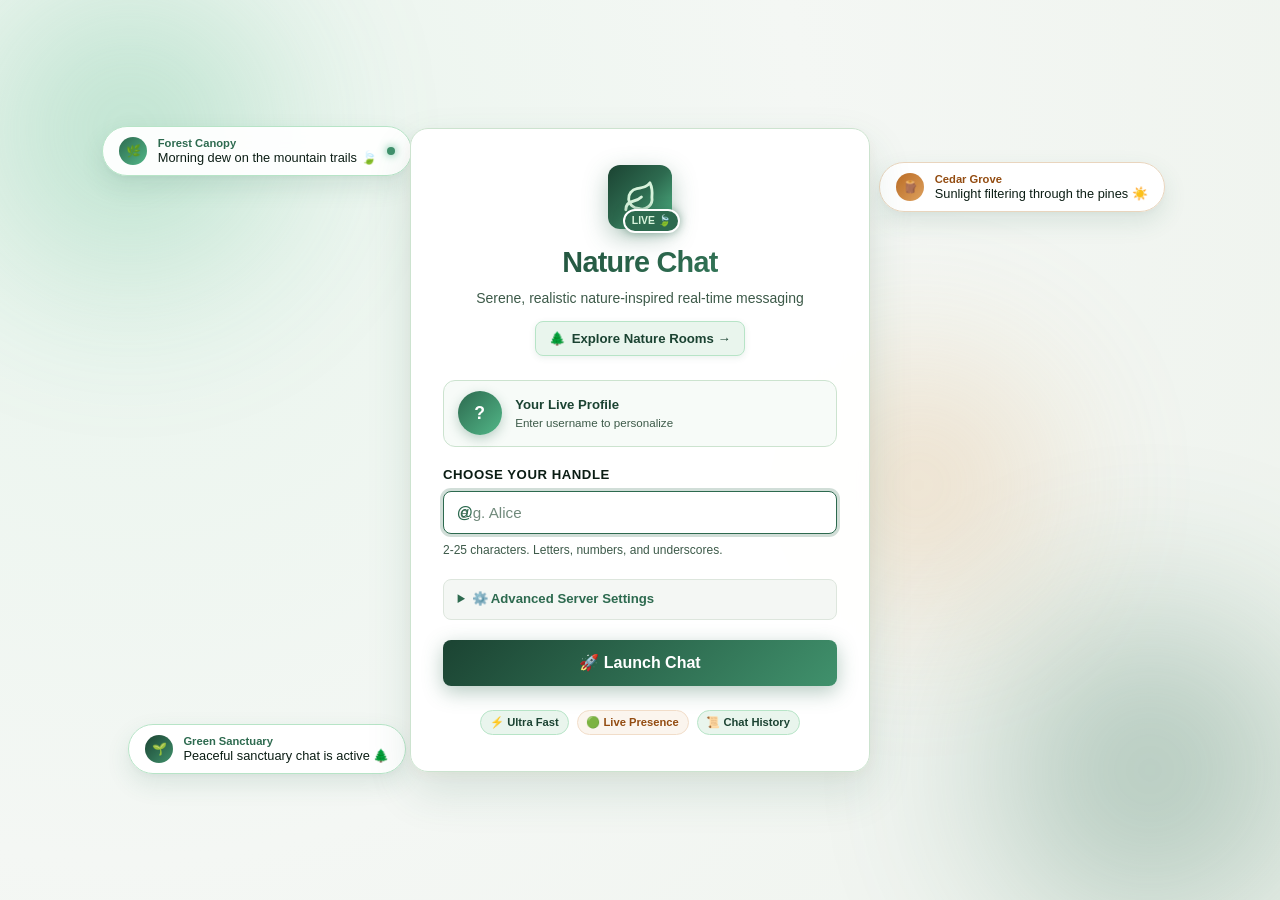
==== commit 524f23d7: "style(frontend): implement realistic botanical nature-based theme and wallpaper" ====
--- a/frontend/index.html
+++ b/frontend/index.html
@@ -14,34 +14,34 @@
 
     <!-- ================= JOIN / LOGIN SCREEN ================= -->
     <section id="join-screen" class="screen active">
-      <!-- Ambient Colorful Glow Orbs -->
+      <!-- Sunlit Dappled Glow Orbs (Komorebi Forest Canopy) -->
       <div class="ambient-glow glow-1"></div>
       <div class="ambient-glow glow-2"></div>
       <div class="ambient-glow glow-3"></div>
 
-      <!-- Floating Decorative Chat Bubbles (Facebook & WhatsApp Vibes) -->
+      <!-- Floating Decorative Nature Chat Bubbles -->
       <div class="floating-bubble bubble-left-top">
-        <span class="bubble-avatar" style="background: #1877f2;">💬</span>
+        <span class="bubble-avatar" style="background: linear-gradient(135deg, #2d6a4f, #52b788);">🌿</span>
         <div class="bubble-content">
-          <span class="bubble-user">Messenger</span>
-          <span class="bubble-msg">Syncing real-time messages ⚡</span>
+          <span class="bubble-user">Forest Canopy</span>
+          <span class="bubble-msg">Morning dew on the mountain trails 🍃</span>
         </div>
         <span class="live-dot"></span>
       </div>
 
       <div class="floating-bubble bubble-right-top">
-        <span class="bubble-avatar" style="background: #25d366;">WA</span>
+        <span class="bubble-avatar" style="background: linear-gradient(135deg, #bc6c25, #dda15e);">🪵</span>
         <div class="bubble-content">
-          <span class="bubble-user" style="color: #059669;">WhatsApp</span>
-          <span class="bubble-msg">Connected to chat room 🟢</span>
+          <span class="bubble-user" style="color: #934c11;">Cedar Grove</span>
+          <span class="bubble-msg">Sunlight filtering through the pines ☀️</span>
         </div>
       </div>
 
       <div class="floating-bubble bubble-left-bottom">
-        <span class="bubble-avatar" style="background: linear-gradient(135deg, #1877f2, #25d366);">👥</span>
+        <span class="bubble-avatar" style="background: linear-gradient(135deg, #1b4332, #40916c);">🌱</span>
         <div class="bubble-content">
-          <span class="bubble-user">Community</span>
-          <span class="bubble-msg">Active members online now 🚀</span>
+          <span class="bubble-user">Green Sanctuary</span>
+          <span class="bubble-msg">Peaceful sanctuary chat is active 🌲</span>
         </div>
       </div>
 
@@ -49,20 +49,21 @@
         <div class="brand-header">
           <div class="brand-icon-wrapper">
             <div class="brand-icon gradient-glow">
-              <svg viewBox="0 0 24 24" width="32" height="32" fill="none" stroke="currentColor" stroke-width="2" stroke-linecap="round" stroke-linejoin="round">
-                <path d="M21 15a2 2 0 0 1-2 2H7l-4 4V5a2 2 0 0 1 2-2h14a2 2 0 0 1 2 2z"></path>
+              <svg viewBox="0 0 24 24" width="34" height="34" fill="none" stroke="currentColor" stroke-width="2" stroke-linecap="round" stroke-linejoin="round">
+                <path d="M11 20A7 7 0 0 1 9.8 6.1C15.5 5 17 4.48 19 2c1 2 2 4.5 1.4 10.2A7 7 0 0 1 11 20z"></path>
+                <path d="M2 21c0-3 1.85-5.36 5.08-6C9.5 14.52 12 13 13 12"></path>
               </svg>
             </div>
-            <span class="status-pulse-badge">LIVE</span>
-          </div>
-
-          <h1 class="gradient-title">Real-Time Chat</h1>
-          <p class="brand-subtitle">Instant event-driven messaging with live presence</p>
+            <span class="status-pulse-badge">LIVE 🍃</span>
+          </div>
+
+          <h1 class="gradient-title">Nature Chat</h1>
+          <p class="brand-subtitle">Serene, realistic nature-inspired real-time messaging</p>
           
           <div class="hero-nav-switch">
-            <a href="rooms.html" class="nav-link-btn gradient-border-btn" title="Explore Multi-User Rooms">
-              <span class="nav-icon">👥</span>
-              <span>Switch to Multi-User Rooms →</span>
+            <a href="rooms.html" class="nav-link-btn gradient-border-btn" title="Explore Botanical Nature Rooms">
+              <span class="nav-icon">🌲</span>
+              <span>Explore Nature Rooms →</span>
             </a>
           </div>
         </div>
--- a/frontend/style.css
+++ b/frontend/style.css
@@ -1,58 +1,57 @@
 /* ==========================================================================
-   CSS VARIABLES & DESIGN SYSTEM - WHATSAPP + FACEBOOK FUSION THEME
+   CSS VARIABLES & DESIGN SYSTEM - REALISTIC BOTANICAL NATURE THEME
    ========================================================================== */
 :root {
-  /* Facebook Brand Palette */
-  --fb-blue: #1877f2;
-  --fb-blue-hover: #166fe5;
-  --fb-blue-light: #e7f3ff;
-  --fb-blue-dark: #0d65d9;
-
-  /* WhatsApp Brand Palette */
-  --wa-green: #25d366;
-  --wa-green-hover: #20ba5a;
-  --wa-green-teal: #00a884;
-  --wa-green-dark: #075e54;
-  --wa-green-light: #d9fdd3;
-  --wa-mint-tint: #ecfdf5;
-
-  /* Theme Primary (Facebook Blue) & Accent (WhatsApp Green) */
-  --primary: #1877f2;
-  --primary-hover: #166fe5;
-  --primary-light: #e7f3ff;
-  --primary-dark: #0d65d9;
-  --accent: #25d366;
-  --accent-hover: #00a884;
-
-  /* Clean Backgrounds (Facebook Canvas + Pure White Surfaces) */
-  --bg-app: #f0f2f5;              /* Facebook signature clean light canvas */
-  --bg-surface: #ffffff;          /* Pure crisp white */
-  --bg-surface-elevated: #f8fafc;
-  --bg-surface-subtle: #f0f2f5;
-  --border-color: #e4e6eb;         /* Soft Facebook border */
-  --border-focus: #1877f2;         /* Facebook Blue focus ring */
+  /* Lush Forest & Organic Nature Palette */
+  --forest-deep: #0e271a;          /* Deepest Pine Canopy */
+  --forest-dark: #1b4332;          /* Rich Evergreen */
+  --forest-mid: #2d6a4f;           /* Lush Moss Green */
+  --forest-leaf: #40916c;          /* Vibrant Leaf Green */
+  --forest-light: #52b788;         /* Fresh Sprout Green */
+  --forest-mint: #74c69d;          /* Soft Mint Leaf */
+  --mist-pale: #d8f3dc;            /* Morning Dew Light Green */
+  --mist-soft: #e9f5ed;            /* Ultra Soft Dewdrop White */
+  --earth-amber: #bc6c25;          /* Warm Cedar Bark */
+  --earth-light: #dda15e;          /* Golden Sunbeam */
+  --earth-sand: #f5f2eb;           /* Organic Pebble Sand */
+
+  /* Theme Primary (Lush Moss) & Accents */
+  --primary: #2d6a4f;
+  --primary-hover: #1b4332;
+  --primary-light: #e9f5ed;
+  --primary-dark: #0e271a;
+  --accent: #52b788;
+  --accent-hover: #40916c;
+
+  /* Natural Canvas & Pure Surfaces */
+  --bg-app: #f4f7f4;               /* Fresh Morning Mist Canvas */
+  --bg-surface: #ffffff;           /* Clean Organic White Stone */
+  --bg-surface-elevated: #f9fbf9;
+  --bg-surface-subtle: #f0f5f0;
+  --border-color: #dde6dd;          /* Delicate Leaf-Tinted Border */
+  --border-focus: #2d6a4f;          /* Lush Moss Focus Ring */
   
   /* Typography Colors */
-  --text-main: #050505;           /* Facebook high-contrast dark text */
-  --text-muted: #65676b;          /* Facebook secondary text */
-  --text-dim: #8a8d91;            /* Subtle placeholder text */
+  --text-main: #0b1d14;            /* Deep Pine Charcoal (Ultra Readable) */
+  --text-muted: #3d5a49;           /* Sage Charcoal Secondary */
+  --text-dim: #718a7c;             /* Muted Leaf Stem */
 
   /* Status Colors */
-  --color-online: #25d366;         /* WhatsApp vibrant online green */
-  --color-offline: #8a8d91;
-  --color-danger: #e41e3f;
-  --color-danger-bg: #fde8e8;
-  --color-warning: #f7b125;
-  --color-joined: #25d366;
-  --color-left: #fa3e3e;
-
-  /* Chat Bubbles (WhatsApp light green outgoing + Facebook crisp incoming) */
-  --outgoing-bg: #d9fdd3;         /* WhatsApp iconic light green bubble */
-  --outgoing-text: #054640;       /* WhatsApp deep readable forest green */
-  --outgoing-time: #00a884;       /* WhatsApp teal timestamp */
-  --incoming-bg: #ffffff;         /* Pure crisp white bubble */
-  --incoming-text: #050505;       /* Facebook deep black text */
-  --incoming-border: #e4e6eb;
+  --color-online: #2d6a4f;
+  --color-offline: #718a7c;
+  --color-danger: #c53030;
+  --color-danger-bg: #fff5f5;
+  --color-warning: #d69e2e;
+  --color-joined: #2d6a4f;
+  --color-left: #c05621;
+
+  /* Chat Bubbles - Morning Dew Leaf & Crisp White Stone */
+  --outgoing-bg: #d8f3dc;          /* Lush Morning Dew Leaf Bubble */
+  --outgoing-text: #0e2e1e;        /* Deep Forest Green Text */
+  --outgoing-time: #2d6a4f;        /* Forest Moss Timestamp */
+  --incoming-bg: #ffffff;          /* Pure Crisp White Stone Bubble */
+  --incoming-text: #0b1d14;        /* Deep Natural Charcoal Text */
+  --incoming-border: #dde6dd;
 
   /* Radii & Shadows */
   --radius-sm: 8px;
@@ -60,9 +59,9 @@
   --radius-lg: 18px;
   --radius-full: 9999px;
 
-  --shadow-sm: 0 1px 2px rgba(0, 0, 0, 0.08);
-  --shadow-md: 0 4px 14px rgba(24, 119, 242, 0.12), 0 2px 6px rgba(37, 211, 102, 0.08);
-  --shadow-lg: 0 12px 28px rgba(0, 0, 0, 0.12), 0 4px 12px rgba(24, 119, 242, 0.15);
+  --shadow-sm: 0 1px 2px rgba(14, 39, 26, 0.05);
+  --shadow-md: 0 4px 14px rgba(45, 106, 79, 0.12), 0 2px 6px rgba(14, 39, 26, 0.04);
+  --shadow-lg: 0 12px 28px rgba(14, 39, 26, 0.1), 0 4px 12px rgba(45, 106, 79, 0.12);
   --font-family: -apple-system, BlinkMacSystemFont, 'Segoe UI', Roboto, Helvetica, Arial, sans-serif;
   --transition-fast: 0.15s ease;
   --transition-normal: 0.25s ease;
@@ -111,72 +110,72 @@
 }
 
 /* ==========================================================================
-   JOIN / LOGIN SCREEN (WHATSAPP & FACEBOOK VIBRANT COMBINATION)
+   JOIN / LOGIN SCREEN (REALISTIC NATURE SANCTUARY)
    ========================================================================== */
 #join-screen {
   align-items: center;
   justify-content: center;
   padding: 1.5rem;
-  background: radial-gradient(circle at 10% 20%, #e7f3ff 0%, #f0fdf4 50%, #f0f2f5 100%);
+  background: radial-gradient(circle at 10% 20%, #e9f5ed 0%, #f4f7f4 50%, #eef3ed 100%);
   position: relative;
   overflow: hidden;
 }
 
-/* Ambient Glowing Orbs - Facebook Blue & WhatsApp Green */
+/* Sunlit Dappled Glow Orbs (Komorebi Forest Canopy) */
 .ambient-glow {
   position: absolute;
   border-radius: 50%;
   filter: blur(80px);
   pointer-events: none;
-  opacity: 0.5;
-  animation: floatOrb 12s ease-in-out infinite alternate;
+  opacity: 0.45;
+  animation: floatOrb 14s ease-in-out infinite alternate;
 }
 
 .glow-1 {
-  width: 400px;
-  height: 400px;
-  background: radial-gradient(circle, #1877f2 0%, #1877f200 70%);
+  width: 420px;
+  height: 420px;
+  background: radial-gradient(circle, #52b788 0%, #52b78800 70%);
   top: -80px;
-  left: -100px;
+  left: -80px;
 }
 
 .glow-2 {
-  width: 440px;
-  height: 440px;
-  background: radial-gradient(circle, #25d366 0%, #25d36600 70%);
+  width: 460px;
+  height: 460px;
+  background: radial-gradient(circle, #2d6a4f 0%, #2d6a4f00 70%);
   bottom: -100px;
   right: -100px;
-  animation-duration: 16s;
+  animation-duration: 18s;
 }
 
 .glow-3 {
-  width: 320px;
-  height: 320px;
-  background: radial-gradient(circle, #00c6ff 0%, #00c6ff00 70%);
+  width: 340px;
+  height: 340px;
+  background: radial-gradient(circle, #dda15e 0%, #dda15e00 70%);
   top: 35%;
   right: 15%;
-  animation-duration: 10s;
+  animation-duration: 12s;
 }
 
 @keyframes floatOrb {
   0% { transform: translate(0, 0) scale(1); }
-  50% { transform: translate(30px, 40px) scale(1.1); }
-  100% { transform: translate(-20px, -30px) scale(0.95); }
-}
-
-/* Floating Real-Time Chat Bubbles (WhatsApp & Messenger Style) */
+  50% { transform: translate(30px, 35px) scale(1.08); }
+  100% { transform: translate(-25px, -30px) scale(0.96); }
+}
+
+/* Floating Real-Time Nature Chat Bubbles */
 .floating-bubble {
   position: absolute;
   display: flex;
   align-items: center;
   gap: 0.65rem;
-  background: rgba(255, 255, 255, 0.95);
+  background: rgba(255, 255, 255, 0.94);
   backdrop-filter: blur(12px);
   -webkit-backdrop-filter: blur(12px);
-  border: 1px solid #d0e3ff;
+  border: 1px solid #cce3cf;
   padding: 0.6rem 1rem;
   border-radius: var(--radius-full);
-  box-shadow: 0 10px 25px rgba(24, 119, 242, 0.12), 0 4px 8px rgba(0, 0, 0, 0.04);
+  box-shadow: 0 10px 25px rgba(45, 106, 79, 0.12), 0 3px 6px rgba(0, 0, 0, 0.03);
   z-index: 2;
   pointer-events: none;
   animation: floatBubble 6s ease-in-out infinite;
@@ -186,21 +185,21 @@
   top: 14%;
   left: 8%;
   animation-delay: 0s;
-  border-color: #cbe5ff;
+  border-color: #b7e4c7;
 }
 
 .bubble-right-top {
   top: 18%;
   right: 9%;
   animation-delay: 1.5s;
-  border-color: #bbf7d0;
+  border-color: #e9d5be;
 }
 
 .bubble-left-bottom {
   bottom: 14%;
   left: 10%;
   animation-delay: 3s;
-  border-color: #cbe5ff;
+  border-color: #b7e4c7;
 }
 
 @keyframes floatBubble {
@@ -228,13 +227,13 @@
 .bubble-user {
   font-size: 0.7rem;
   font-weight: 700;
-  color: #1877f2;
+  color: #2d6a4f;
   line-height: 1.2;
 }
 
 .bubble-msg {
   font-size: 0.8rem;
-  color: #050505;
+  color: #0b1d14;
   font-weight: 500;
   line-height: 1.2;
 }
@@ -243,8 +242,8 @@
   width: 8px;
   height: 8px;
   border-radius: 50%;
-  background-color: #25d366;
-  box-shadow: 0 0 8px #25d366;
+  background-color: #40916c;
+  box-shadow: 0 0 8px #52b788;
 }
 
 /* Glassmorphism Join Card */
@@ -254,10 +253,10 @@
   background: rgba(255, 255, 255, 0.96);
   backdrop-filter: blur(20px);
   -webkit-backdrop-filter: blur(20px);
-  border: 1px solid #d0e3ff;
+  border: 1px solid #cce3cf;
   border-radius: var(--radius-lg);
   padding: 2.25rem 2rem;
-  box-shadow: 0 20px 45px rgba(24, 119, 242, 0.12), 0 4px 15px rgba(37, 211, 102, 0.08);
+  box-shadow: 0 20px 45px rgba(45, 106, 79, 0.14), 0 4px 15px rgba(188, 108, 37, 0.05);
   animation: fadeIn 0.4s ease-out;
   position: relative;
   z-index: 5;
@@ -274,39 +273,38 @@
   margin-bottom: 0.75rem;
 }
 
-/* Facebook to WhatsApp Gradient Brand Icon */
+/* Rich Forest-to-Leaf Gradient Botanical Brand Icon */
 .brand-icon.gradient-glow,
 .brand-icon.gradient-glow-rooms {
-  width: 62px;
-  height: 62px;
-  background: linear-gradient(135deg, #1877f2 0%, #00a884 50%, #25d366 100%);
-  color: white;
+  width: 64px;
+  height: 64px;
+  background: linear-gradient(135deg, #1b4332 0%, #2d6a4f 50%, #52b788 100%);
+  color: #d8f3dc;
   border-radius: var(--radius-md);
   display: flex;
   align-items: center;
   justify-content: center;
-  box-shadow: 0 8px 24px rgba(24, 119, 242, 0.35);
+  box-shadow: 0 8px 24px rgba(45, 106, 79, 0.35);
 }
 
 .status-pulse-badge {
   position: absolute;
   bottom: -4px;
   right: -8px;
-  background: #25d366;
-  color: white;
+  background: #2d6a4f;
+  color: #d8f3dc;
   font-size: 0.65rem;
   font-weight: 800;
   padding: 0.15rem 0.45rem;
   border-radius: var(--radius-full);
   border: 2px solid #ffffff;
-  box-shadow: 0 0 10px rgba(37, 211, 102, 0.6);
-  animation: pulseBadge 2s infinite;
+  box-shadow: 0 0 10px rgba(45, 106, 79, 0.5);
+  animation: pulseBadge 2.2s infinite;
 }
 
 .status-pulse-badge.rooms-badge {
-  background: #1877f2;
-  color: white;
-  box-shadow: 0 0 10px rgba(24, 119, 242, 0.6);
+  background: #1b4332;
+  color: #b7e4c7;
 }
 
 @keyframes pulseBadge {
@@ -314,12 +312,12 @@
   50% { transform: scale(1.08); }
 }
 
-/* Facebook Blue to WhatsApp Green Title */
+/* Realistic Botanical Gradient Title */
 .gradient-title {
-  font-size: 1.75rem;
+  font-size: 1.8rem;
   font-weight: 800;
   letter-spacing: -0.025em;
-  background: linear-gradient(135deg, #1877f2 0%, #00a884 50%, #25d366 100%);
+  background: linear-gradient(135deg, #1b4332 0%, #2d6a4f 60%, #40916c 100%);
   -webkit-background-clip: text;
   -webkit-text-fill-color: transparent;
   margin-bottom: 0.25rem;
@@ -327,7 +325,7 @@
 
 .brand-subtitle {
   font-size: 0.875rem;
-  color: #65676b;
+  color: #3d5a49;
 }
 
 .hero-nav-switch {
@@ -335,17 +333,18 @@
 }
 
 .gradient-border-btn {
-  background: #e7f3ff;
-  border: 1px solid #cbe5ff;
-  color: #1877f2;
-  box-shadow: 0 2px 6px rgba(24, 119, 242, 0.1);
+  background: #e9f5ed;
+  border: 1px solid #b7e4c7;
+  color: #1b4332;
+  box-shadow: 0 2px 6px rgba(45, 106, 79, 0.1);
+  font-weight: 700;
 }
 
 .gradient-border-btn:hover {
-  background: linear-gradient(135deg, #1877f2 0%, #00a884 100%);
-  border-color: #1877f2;
+  background: linear-gradient(135deg, #2d6a4f 0%, #40916c 100%);
+  border-color: #2d6a4f;
   color: white;
-  box-shadow: 0 4px 14px rgba(24, 119, 242, 0.3);
+  box-shadow: 0 4px 14px rgba(45, 106, 79, 0.3);
 }
 
 /* Live Avatar Identity Box */
@@ -353,8 +352,8 @@
   display: flex;
   align-items: center;
   gap: 0.85rem;
-  background: #e7f3ff40;
-  border: 1px solid #d0e3ff;
+  background: #e9f5ed60;
+  border: 1px solid #cce3cf;
   border-radius: var(--radius-md);
   padding: 0.65rem 0.85rem;
   margin-bottom: 1.15rem;
@@ -371,8 +370,8 @@
   font-size: 1.1rem;
   font-weight: 700;
   color: white;
-  background: linear-gradient(135deg, #1877f2 0%, #25d366 100%);
-  box-shadow: 0 4px 12px rgba(24, 119, 242, 0.3);
+  background: linear-gradient(135deg, #2d6a4f 0%, #52b788 100%);
+  box-shadow: 0 4px 12px rgba(45, 106, 79, 0.3);
   transition: all 0.2s ease;
   user-select: none;
 }
@@ -385,12 +384,12 @@
 .avatar-label {
   font-size: 0.825rem;
   font-weight: 700;
-  color: #1877f2;
+  color: #1b4332;
 }
 
 .avatar-sub {
   font-size: 0.725rem;
-  color: #65676b;
+  color: #3d5a49;
 }
 
 /* Form Controls */
@@ -409,7 +408,7 @@
 .form-group label {
   font-size: 0.825rem;
   font-weight: 700;
-  color: #050505;
+  color: #0b1d14;
   text-transform: uppercase;
   letter-spacing: 0.04em;
 }
@@ -423,7 +422,7 @@
 .input-icon {
   position: absolute;
   left: 0.875rem;
-  color: #1877f2;
+  color: #2d6a4f;
   font-weight: 700;
   font-size: 1rem;
   pointer-events: none;
@@ -437,9 +436,9 @@
   width: 100%;
   padding: 0.75rem 1rem;
   background-color: #ffffff;
-  border: 1px solid #ced0d4;
+  border: 1px solid #cbd8cb;
   border-radius: var(--radius-sm);
-  color: #050505;
+  color: #0b1d14;
   font-size: 0.95rem;
   font-family: inherit;
   transition: border-color var(--transition-fast), box-shadow var(--transition-fast);
@@ -447,29 +446,29 @@
 
 input[type="text"]:focus {
   outline: none;
-  border-color: #1877f2;
-  box-shadow: 0 0 0 3px rgba(24, 119, 242, 0.25);
+  border-color: #2d6a4f;
+  box-shadow: 0 0 0 3px rgba(45, 106, 79, 0.22);
 }
 
 input[type="text"]::placeholder {
-  color: #8a8d91;
+  color: #718a7c;
 }
 
 .input-hint {
   font-size: 0.75rem;
-  color: #65676b;
+  color: #3d5a49;
 }
 
 /* Glowing Input Wrapper Focus */
 .glowing-input input[type="text"]:focus {
-  border-color: #1877f2;
-  box-shadow: 0 0 0 3px rgba(24, 119, 242, 0.25);
+  border-color: #2d6a4f;
+  box-shadow: 0 0 0 3px rgba(45, 106, 79, 0.22);
 }
 
 /* Collapsible Settings */
 .server-config-toggle {
-  background: #f0f2f5;
-  border: 1px solid #e4e6eb;
+  background: #f4f7f4;
+  border: 1px solid #dde6dd;
   border-radius: var(--radius-sm);
   padding: 0.6rem 0.85rem;
   font-size: 0.825rem;
@@ -477,13 +476,13 @@
 
 .server-config-toggle summary {
   cursor: pointer;
-  color: #1877f2;
-  font-weight: 600;
+  color: #2d6a4f;
+  font-weight: 700;
   user-select: none;
 }
 
 .server-config-toggle summary:hover {
-  color: #166fe5;
+  color: #1b4332;
 }
 
 .config-field {
@@ -491,7 +490,7 @@
 }
 
 .config-field code {
-  color: #0d65d9;
+  color: #1b4332;
   font-weight: 600;
 }
 
@@ -527,13 +526,13 @@
 
 .btn-secondary {
   background-color: #ffffff;
-  color: #050505;
-  border: 1px solid #ced0d4;
+  color: #0b1d14;
+  border: 1px solid #cbd8cb;
 }
 
 .btn-secondary:hover:not(:disabled) {
-  background-color: #f0f2f5;
-  color: #1877f2;
+  background-color: #f4f7f4;
+  color: #1b4332;
 }
 
 .btn-block {
@@ -545,28 +544,28 @@
   font-size: 0.825rem;
 }
 
-/* Vibrant Action Button - Fusion of Facebook Blue & WhatsApp Green */
+/* Vibrant Action Button - Lush Forest Canopy Gradient */
 .btn-vibrant {
-  background: linear-gradient(135deg, #1877f2 0%, #00a884 50%, #25d366 100%);
+  background: linear-gradient(135deg, #1b4332 0%, #2d6a4f 50%, #40916c 100%);
   color: white;
   font-weight: 700;
   font-size: 1rem;
   padding: 0.85rem 1.25rem;
   border-radius: var(--radius-sm);
-  box-shadow: 0 6px 20px rgba(24, 119, 242, 0.35);
+  box-shadow: 0 6px 20px rgba(45, 106, 79, 0.35);
   transition: all var(--transition-fast);
 }
 
 .btn-vibrant:hover:not(:disabled) {
-  background: linear-gradient(135deg, #166fe5 0%, #008f6f 50%, #20ba5a 100%);
-  box-shadow: 0 8px 25px rgba(24, 119, 242, 0.5);
+  background: linear-gradient(135deg, #0e271a 0%, #1b4332 50%, #2d6a4f 100%);
+  box-shadow: 0 8px 25px rgba(45, 106, 79, 0.5);
   transform: translateY(-1px);
 }
 
 .icon-btn {
   background: transparent;
   border: none;
-  color: #65676b;
+  color: #3d5a49;
   cursor: pointer;
   padding: 0.5rem;
   display: flex;
@@ -576,11 +575,11 @@
 }
 
 .icon-btn:hover {
-  color: #1877f2;
-  background-color: #e7f3ff;
-}
-
-/* Feature Highlights Pills (Alternating Facebook & WhatsApp Colors) */
+  color: #1b4332;
+  background-color: #e9f5ed;
+}
+
+/* Feature Highlights Pills (Natural Leaves & Earth Accents) */
 .feature-pills {
   display: flex;
   align-items: center;
@@ -592,18 +591,18 @@
 
 .feature-pills .pill {
   font-size: 0.7rem;
-  font-weight: 600;
-  color: #1877f2;
-  background: #e7f3ff;
-  border: 1px solid #cbe5ff;
+  font-weight: 700;
+  color: #1b4332;
+  background: #e9f5ed;
+  border: 1px solid #b7e4c7;
   padding: 0.2rem 0.55rem;
   border-radius: var(--radius-full);
 }
 
 .feature-pills .pill:nth-child(2) {
-  color: #065f46;
-  background: #ecfdf5;
-  border-color: #bbf7d0;
+  color: #934c11;
+  background: #fbf5ee;
+  border-color: #f1ddc9;
 }
 
 /* Spinners */
@@ -628,13 +627,13 @@
   margin-bottom: 1.25rem;
   background-color: var(--color-danger-bg);
   border: 1px solid var(--color-danger);
-  color: #e41e3f;
+  color: var(--color-danger);
   font-weight: 600;
   animation: shake 0.3s ease;
 }
 
 /* ==========================================================================
-   MAIN CHAT SCREEN LAYOUT
+   MAIN CHAT SCREEN LAYOUT (NATURAL SANCTUARY)
    ========================================================================== */
 #chat-screen {
   flex-direction: column;
@@ -650,7 +649,7 @@
   align-items: center;
   justify-content: space-between;
   padding: 0 1.25rem;
-  box-shadow: 0 1px 3px rgba(0, 0, 0, 0.05);
+  box-shadow: 0 1px 4px rgba(14, 39, 26, 0.04);
   z-index: 10;
 }
 
@@ -668,8 +667,8 @@
 
 .header-brand h2 {
   font-size: 1.05rem;
-  font-weight: 700;
-  color: #1877f2;
+  font-weight: 800;
+  color: #1b4332;
   line-height: 1.2;
 }
 
@@ -692,8 +691,8 @@
   width: 10px;
   height: 10px;
   border-radius: 50%;
-  background-color: var(--color-online);
-  box-shadow: 0 0 8px var(--color-online);
+  background-color: #40916c;
+  box-shadow: 0 0 8px #52b788;
 }
 
 .header-status-indicator.offline {
@@ -717,15 +716,15 @@
   align-items: center;
   gap: 0.5rem;
   padding: 0.35rem 0.75rem;
-  background-color: #e7f3ff;
-  border: 1px solid #cbe5ff;
+  background-color: #e9f5ed;
+  border: 1px solid #b7e4c7;
   border-radius: var(--radius-full);
 }
 
 .current-user-name {
   font-size: 0.85rem;
   font-weight: 700;
-  color: #1877f2;
+  color: #1b4332;
   max-width: 120px;
   overflow: hidden;
   text-overflow: ellipsis;
@@ -767,16 +766,16 @@
 
 .sidebar-header h3 {
   font-size: 0.875rem;
-  font-weight: 700;
+  font-weight: 800;
   text-transform: uppercase;
   letter-spacing: 0.05em;
-  color: #050505;
+  color: #1b4332;
 }
 
 .user-count-badge {
-  background-color: #e7f3ff;
-  color: #1877f2;
-  border: 1px solid #cbe5ff;
+  background-color: #e9f5ed;
+  color: #1b4332;
+  border: 1px solid #b7e4c7;
   font-size: 0.75rem;
   font-weight: 700;
   padding: 0.15rem 0.55rem;
@@ -807,12 +806,12 @@
 }
 
 .user-item:hover {
-  background-color: #f0f2f5;
+  background-color: #f4f7f4;
 }
 
 .user-item.is-self {
-  background-color: #e7f3ff;
-  border: 1px solid #cbe5ff;
+  background-color: #e9f5ed;
+  border: 1px solid #b7e4c7;
 }
 
 .user-avatar-wrap {
@@ -826,7 +825,7 @@
   width: 8px;
   height: 8px;
   border-radius: 50%;
-  background-color: var(--color-online);
+  background-color: #40916c;
   border: 1.5px solid #ffffff;
 }
 
@@ -834,7 +833,7 @@
   flex: 1;
   font-size: 0.875rem;
   font-weight: 600;
-  color: #050505;
+  color: #0b1d14;
   overflow: hidden;
   text-overflow: ellipsis;
   white-space: nowrap;
@@ -842,7 +841,7 @@
 
 .self-tag {
   font-size: 0.7rem;
-  background-color: #1877f2;
+  background-color: #2d6a4f;
   color: white;
   padding: 0.1rem 0.35rem;
   border-radius: var(--radius-sm);
@@ -861,7 +860,7 @@
   font-size: 0.8rem;
   color: white;
   user-select: none;
-  background-color: #1877f2;
+  background-color: #2d6a4f;
 }
 
 .avatar-sm {
@@ -871,7 +870,7 @@
 }
 
 /* ==========================================================================
-   CHAT MAIN CONTAINER & MESSAGES
+   CHAT MAIN CONTAINER & REALISTIC BOTANICAL WALLPAPER
    ========================================================================== */
 .chat-main {
   flex: 1;
@@ -879,7 +878,7 @@
   flex-direction: column;
   height: 100%;
   position: relative;
-  background-color: #f0f2f5;
+  background-color: #edf3eb;
   overflow: hidden;
 }
 
@@ -892,7 +891,7 @@
   z-index: 15;
   background-color: var(--color-danger-bg);
   border: 1px solid var(--color-danger);
-  color: #e41e3f;
+  color: var(--color-danger);
   font-weight: 600;
   font-size: 0.85rem;
   padding: 0.5rem 1rem;
@@ -901,7 +900,7 @@
   animation: slideDown 0.25s ease-out;
 }
 
-/* Messages Container */
+/* Messages Container - Realistic Botanical Leaf & Fern Pattern Wallpaper */
 .messages-container {
   flex: 1;
   overflow-y: auto;
@@ -910,23 +909,35 @@
   flex-direction: column;
   gap: 0.85rem;
   scroll-behavior: smooth;
-  background-color: #f0f2f5;
+  background-color: #edf3eb;
+  background-image: 
+    radial-gradient(circle at 50% 30%, rgba(255, 255, 255, 0.45) 0%, rgba(237, 243, 235, 0) 100%),
+    url("data:image/svg+xml,%3Csvg width='260' height='260' viewBox='0 0 260 260' xmlns='http://www.w3.org/2000/svg'%3E%3Cg fill='%232d6a4f' fill-opacity='0.08'%3E%3C!-- Monstera Leaf (35, 30) --%3E%3Cpath d='M35 15c-12 0-22 9-22 22 0 7 3.5 13 8.8 17l-1.8 11 9.5-4c2 1 4.5 1.5 7 1.5 13 0 23-10 23-23 0-14-11-24.5-24.5-24.5zm-5 12c3-1 6-1 8 0-1 3-3 5-6 6-1-2-2-4-2-6zm12 5c2 2 3 4 3 7-3 0-6-1-7-3 1-2 2.5-3.5 4-4zm-18 6c2 1 4 3 5 5-2 1-5 1-6-1 0-2 0-3 1-4zm15 15c-3 1-6 0-8-1 1-3 3-5 6-5 1 2 1.5 4 2 6z'/%3E%3C!-- Delicate Fern Frond (150, 25) --%3E%3Cpath d='M150 15c-2 6-2 14 3 22l6-4c-4-6-4-12-2-16l-7-2zm8 10c-3 4-2 9 1 14l5-3c-3-4-3-8-1-12l-5 1zm12 6c-3 4-2 9 1 14l5-3c-3-4-3-8-1-12l-5 1z'/%3E%3C!-- Oak & Maple Leaf Silhouette (85, 95) --%3E%3Cpath d='M85 85c-4-4-9-2-12 1-3 4-3 10 3 14-2 2-3 5-1 8 2 3 6 4 9 2 1 3 3 5 6 5 4 0 7-3 8-7 4 1 8-1 9-5 2-4 0-8-4-10 2-4 0-9-4-11-4-2-8 0-11 3z'/%3E%3C!-- Bamboo Sprout & Leaves (200, 105) --%3E%3Cpath d='M195 90c-6 0-11 5-11 11v25h4v-11c2-3 6-5 10-5 2 0 4 .5 6 1.5l2-3.8c-2.4-1.2-5.4-1.7-8-1.7v-5h10v-4h-10v-7zm12 8c-4 3-7 8-7 14h3c0-4 2-8 5-10l-1-4z'/%3E%3C!-- Pine Needles Spray (35, 170) --%3E%3Cpath d='M30 160l14 8-14 8v-4l9-4-9-4v-4zm16 6l12 6-12 6v-3.5l7-2.5-7-2.5v-3.5zm-18 20c4-1 9 1 12 5l-3 2c-2-3-5-4-8-3l-1-4z'/%3E%3C!-- Floating Petals & Seeds --%3E%3Cpath d='M140 150c-4-4-10-3-13 1-2 4 1 9 8 13 7-5 9-10 6-13-2-2-6-3-9-1z'/%3E%3Cpath d='M80 195c-3-3-8-2-10 1-2 3-1 8 5 13 6-5 7-10 5-13-2-3-7-4-10-1z'/%3E%3Cpath d='M195 185l4 9 10 1-7 7 2 10-9-5-9 5 2-10-7-7 10-1z'/%3E%3C!-- Dew Drops & Spores --%3E%3Ccircle cx='120' cy='50' r='3'/%3E%3Ccircle cx='55' cy='120' r='2.5'/%3E%3Ccircle cx='165' cy='105' r='3.5'/%3E%3Ccircle cx='110' cy='180' r='2'/%3E%3Ccircle cx='225' cy='150' r='3'/%3E%3Ccircle cx='25' cy='220' r='2.5'/%3E%3Ccircle cx='225' cy='45' r='2'/%3E%3C/g%3E%3C/svg%3E");
+  background-repeat: repeat;
+  background-size: 260px 260px;
 }
 
 .empty-state {
   margin: auto;
   text-align: center;
-  color: #65676b;
+  color: #3d5a49;
   display: flex;
   flex-direction: column;
   align-items: center;
-  gap: 0.5rem;
-  padding: 2rem;
+  gap: 0.65rem;
+  padding: 1.6rem 2.2rem;
+  background: rgba(255, 255, 255, 0.94);
+  backdrop-filter: blur(10px);
+  -webkit-backdrop-filter: blur(10px);
+  border: 1px solid #cce3cf;
+  border-radius: var(--radius-md);
+  box-shadow: 0 4px 16px rgba(45, 106, 79, 0.08);
+  max-width: 380px;
 }
 
 .empty-icon {
   font-size: 2.5rem;
-  opacity: 0.75;
+  opacity: 0.85;
 }
 
 /* Message Rows */
@@ -947,7 +958,7 @@
   margin-right: auto;
 }
 
-/* Message Bubbles - WhatsApp Green Outgoing & Facebook White Incoming */
+/* Message Bubbles - Morning Dew Leaf Green & Organic White Stone */
 .message-bubble {
   padding: 0.65rem 0.95rem;
   border-radius: var(--radius-md);
@@ -955,13 +966,13 @@
   line-height: 1.45;
   position: relative;
   word-break: break-word;
-  box-shadow: 0 1px 2px rgba(0, 0, 0, 0.08);
+  box-shadow: 0 1px 3px rgba(14, 39, 26, 0.06);
 }
 
 .message-row.outgoing .message-bubble {
   background-color: var(--outgoing-bg);
   color: var(--outgoing-text);
-  border: 1px solid #bcf4bc;
+  border: 1px solid #b7e4c7;
   border-bottom-right-radius: 2px;
 }
 
@@ -969,7 +980,7 @@
   background-color: var(--incoming-bg);
   color: var(--incoming-text);
   border-bottom-left-radius: 2px;
-  border: 1px solid #e4e6eb;
+  border: 1px solid #dde6dd;
 }
 
 .message-header {
@@ -982,21 +993,21 @@
 
 .sender-name {
   font-size: 0.775rem;
-  font-weight: 700;
-  color: #1877f2;
+  font-weight: 800;
+  color: #2d6a4f;
 }
 
 .message-row.outgoing .sender-name {
-  color: #054640;
+  color: #1b4332;
 }
 
 .message-time {
   font-size: 0.7rem;
-  color: #8a8d91;
+  color: #718a7c;
 }
 
 .message-row.outgoing .message-time {
-  color: #00a884;
+  color: #2d6a4f;
 }
 
 .message-text {
@@ -1010,40 +1021,40 @@
   padding: 0.3rem 0.85rem;
   border-radius: var(--radius-full);
   font-size: 0.775rem;
-  font-weight: 600;
+  font-weight: 700;
   display: inline-flex;
   align-items: center;
   gap: 0.4rem;
   background-color: #ffffff;
-  color: #65676b;
-  border: 1px solid #e4e6eb;
+  color: #2d6a4f;
+  border: 1px solid #cce3cf;
   box-shadow: var(--shadow-sm);
   animation: fadeIn 0.2s ease-out;
 }
 
 .system-notification.joined {
-  border-left: 3px solid #25d366;
-  background-color: #ecfdf5;
-  color: #065f46;
+  border-left: 3px solid #40916c;
+  background-color: #e9f5ed;
+  color: #1b4332;
 }
 
 .system-notification.left {
-  border-left: 3px solid #fa3e3e;
-  background-color: #fef2f2;
-  color: #991b1b;
+  border-left: 3px solid #bc6c25;
+  background-color: #fbf5ee;
+  color: #934c11;
 }
 
 .system-notification.history-divider {
-  border-left: 3px solid #1877f2;
-  background-color: #e7f3ff;
-  color: #0d65d9;
+  border-left: 3px solid #2d6a4f;
+  background-color: #e9f5ed;
+  color: #1b4332;
   font-style: italic;
   font-size: 0.75rem;
 }
 
 .system-notification.error-notice {
   border-left: 3px solid var(--color-danger);
-  color: #e41e3f;
+  color: var(--color-danger);
   background-color: var(--color-danger-bg);
 }
 
@@ -1055,8 +1066,8 @@
   transform: translateX(-50%);
   z-index: 10;
   background-color: #ffffff;
-  color: #1877f2;
-  border: 1px solid #cbe5ff;
+  color: #1b4332;
+  border: 1px solid #b7e4c7;
   border-radius: var(--radius-full);
   padding: 0.4rem 0.85rem;
   font-size: 0.8rem;
@@ -1070,8 +1081,8 @@
 }
 
 .scroll-bottom-btn:hover {
-  background-color: #1877f2;
-  border-color: #1877f2;
+  background-color: #2d6a4f;
+  border-color: #2d6a4f;
   color: white;
 }
 
@@ -1098,30 +1109,30 @@
   padding: 0.75rem 1.15rem;
   border-radius: var(--radius-full);
   font-size: 0.95rem;
-  background-color: #f0f2f5;
-  border: 1px solid #ced0d4;
-  color: #050505;
+  background-color: #f4f7f4;
+  border: 1px solid #cbd8cb;
+  color: #0b1d14;
 }
 
 .message-input-wrapper input:focus {
   background-color: #ffffff;
-  border-color: #1877f2;
-  box-shadow: 0 0 0 3px rgba(24, 119, 242, 0.2);
+  border-color: #2d6a4f;
+  box-shadow: 0 0 0 3px rgba(45, 106, 79, 0.22);
 }
 
 .send-btn {
-  background: linear-gradient(135deg, #1877f2 0%, #00a884 50%, #25d366 100%);
+  background: linear-gradient(135deg, #1b4332 0%, #2d6a4f 50%, #40916c 100%);
   border-radius: var(--radius-full);
   padding: 0.75rem 1.25rem;
   gap: 0.4rem;
   flex-shrink: 0;
   color: white;
-  box-shadow: 0 2px 8px rgba(24, 119, 242, 0.3);
+  box-shadow: 0 2px 8px rgba(45, 106, 79, 0.3);
 }
 
 .send-btn:hover {
-  background: linear-gradient(135deg, #166fe5 0%, #008f6f 50%, #20ba5a 100%);
-  box-shadow: 0 4px 12px rgba(24, 119, 242, 0.45);
+  background: linear-gradient(135deg, #0e271a 0%, #1b4332 50%, #2d6a4f 100%);
+  box-shadow: 0 4px 12px rgba(45, 106, 79, 0.45);
 }
 
 /* ==========================================================================
@@ -1133,9 +1144,9 @@
   gap: 0.4rem;
   padding: 0.4rem 0.8rem;
   border-radius: var(--radius-sm);
-  background-color: #e7f3ff;
-  border: 1px solid #cbe5ff;
-  color: #1877f2;
+  background-color: #e9f5ed;
+  border: 1px solid #b7e4c7;
+  color: #1b4332;
   font-size: 0.825rem;
   text-decoration: none;
   font-weight: 700;
@@ -1143,15 +1154,15 @@
 }
 
 .nav-link-btn:hover {
-  background: linear-gradient(135deg, #1877f2 0%, #00a884 100%);
-  border-color: #1877f2;
+  background: linear-gradient(135deg, #2d6a4f 0%, #40916c 100%);
+  border-color: #2d6a4f;
   color: white;
 }
 
 .room-presets-label {
   font-size: 0.775rem;
-  font-weight: 700;
-  color: #65676b;
+  font-weight: 800;
+  color: #1b4332;
   text-transform: uppercase;
   letter-spacing: 0.04em;
   margin-top: 0.25rem;
@@ -1166,12 +1177,12 @@
 
 .room-preset-btn {
   background-color: #ffffff;
-  border: 1px solid #ced0d4;
+  border: 1px solid #cbd8cb;
   border-radius: var(--radius-sm);
   padding: 0.55rem 0.75rem;
-  color: #050505;
+  color: #0b1d14;
   font-size: 0.825rem;
-  font-weight: 600;
+  font-weight: 700;
   cursor: pointer;
   display: flex;
   align-items: center;
@@ -1182,42 +1193,42 @@
 }
 
 .room-preset-btn:hover {
-  background-color: #e7f3ff;
-  border-color: #1877f2;
-  color: #1877f2;
+  background-color: #e9f5ed;
+  border-color: #2d6a4f;
+  color: #1b4332;
 }
 
 .room-preset-btn.selected {
-  background-color: #e7f3ff;
-  border-color: #1877f2;
-  color: #1877f2;
-  font-weight: 700;
-  box-shadow: 0 0 0 2px rgba(24, 119, 242, 0.25);
+  background-color: #e9f5ed;
+  border-color: #2d6a4f;
+  color: #1b4332;
+  font-weight: 800;
+  box-shadow: 0 0 0 2px rgba(45, 106, 79, 0.25);
 }
 
 .room-hash {
-  color: #1877f2;
-  font-weight: 700;
+  color: #2d6a4f;
+  font-weight: 800;
 }
 
 .room-header-badge {
   display: inline-flex;
   align-items: center;
   gap: 0.35rem;
-  background-color: #e7f3ff;
-  border: 1px solid #cbe5ff;
-  color: #1877f2;
+  background-color: #e9f5ed;
+  border: 1px solid #b7e4c7;
+  color: #1b4332;
   padding: 0.2rem 0.6rem;
   border-radius: var(--radius-sm);
   font-size: 0.8rem;
-  font-weight: 700;
+  font-weight: 800;
   letter-spacing: 0.02em;
 }
 
 .room-context-pill {
   font-size: 0.7rem;
-  background-color: #f0f2f5;
-  color: #65676b;
+  background-color: #f4f7f4;
+  color: #3d5a49;
   padding: 0.1rem 0.4rem;
   border-radius: var(--radius-sm);
   margin-left: 0.4rem;
@@ -1276,7 +1287,7 @@
     bottom: 0;
     height: 100%;
     transform: translateX(-100%);
-    box-shadow: 0 10px 25px rgba(0, 0, 0, 0.15);
+    box-shadow: 0 10px 25px rgba(14, 39, 26, 0.15);
   }
 
   .sidebar.open {
@@ -1289,7 +1300,7 @@
     left: 0;
     right: 0;
     bottom: 0;
-    background-color: rgba(5, 5, 5, 0.4);
+    background-color: rgba(14, 39, 26, 0.4);
     z-index: 18;
     backdrop-filter: blur(2px);
   }
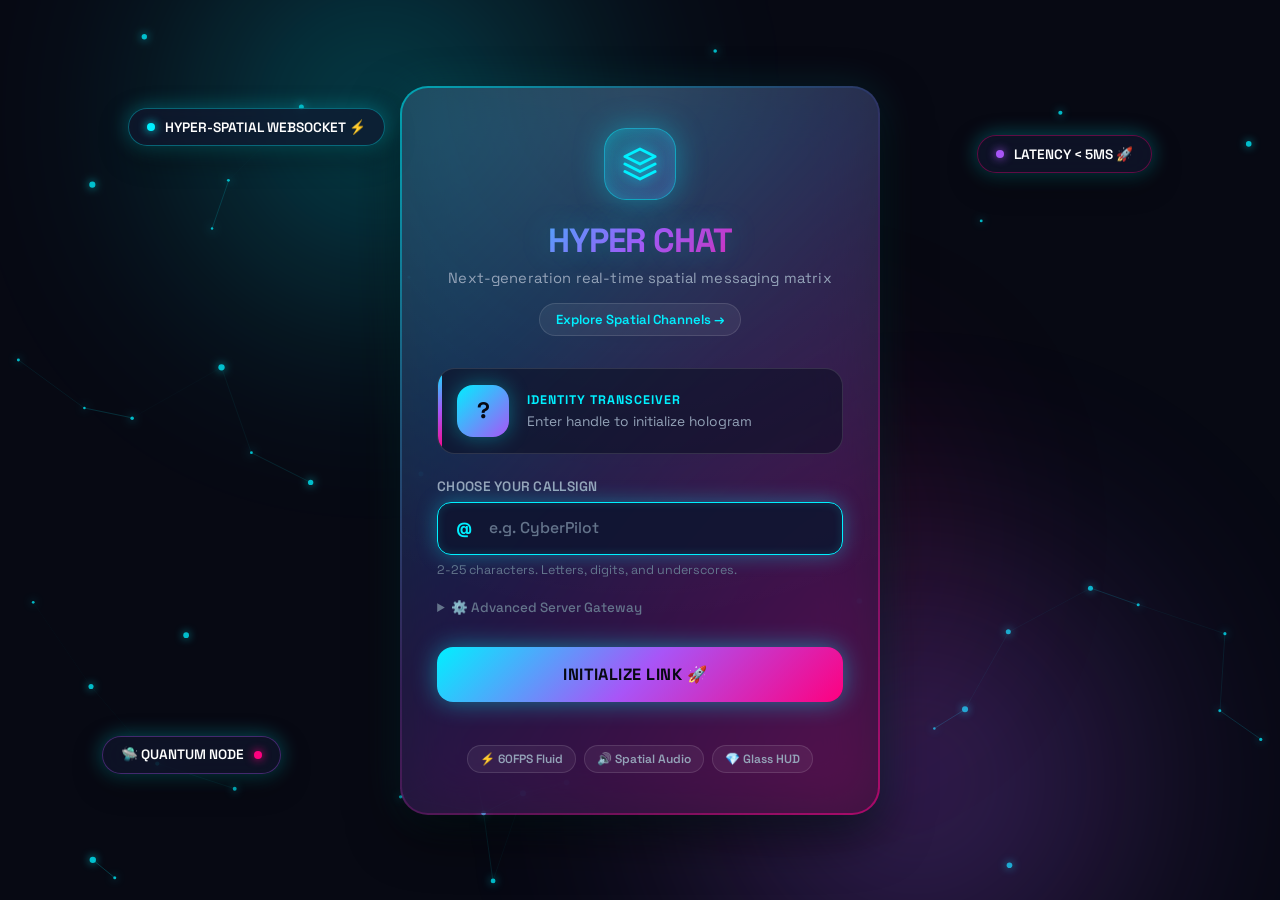
==== commit e999c835: "feat(frontend): create futuristic hyper-spatial neon-matrix UI with 3D tilt, canvas neural net, web " ====
--- a/frontend/index.html
+++ b/frontend/index.html
@@ -1,227 +1,259 @@
 <!DOCTYPE html>
-<html lang="en">
+<html lang="en" data-theme="nebula">
 <head>
   <meta charset="UTF-8">
   <meta name="viewport" content="width=device-width, initial-scale=1.0">
-  <title>Real-Time Chat</title>
+  <title>Real-Time Chat | Hyper-Spatial Matrix</title>
   <link rel="stylesheet" href="style.css">
   <link rel="preconnect" href="https://fonts.googleapis.com">
   <link rel="preconnect" href="https://fonts.gstatic.com" crossorigin>
-  <link href="https://fonts.googleapis.com/css2?family=Inter:wght@400;500;600;700&display=swap" rel="stylesheet">
+  <link href="https://fonts.googleapis.com/css2?family=Space+Grotesk:wght@400;500;600;700&family=Inter:wght@400;500;600;700&display=swap" rel="stylesheet">
 </head>
 <body>
+  <!-- Interactive Starlight / Neural Constellation Canvas -->
+  <canvas id="matrix-canvas"></canvas>
+
+  <!-- Volumetric Ambient Light Overlays -->
+  <div class="ambient-holo-orb orb-1"></div>
+  <div class="ambient-holo-orb orb-2"></div>
+  <div class="ambient-holo-orb orb-3"></div>
+
   <div id="app" class="app-container">
 
-    <!-- ================= JOIN / LOGIN SCREEN ================= -->
+    <!-- ================= JOIN / LOGIN SCREEN (3D HOLOGRAPHIC PARALLAX) ================= -->
     <section id="join-screen" class="screen active">
-      <!-- Sunlit Dappled Glow Orbs (Komorebi Forest Canopy) -->
-      <div class="ambient-glow glow-1"></div>
-      <div class="ambient-glow glow-2"></div>
-      <div class="ambient-glow glow-3"></div>
-
-      <!-- Floating Decorative Nature Chat Bubbles -->
-      <div class="floating-bubble bubble-left-top">
-        <span class="bubble-avatar" style="background: linear-gradient(135deg, #2d6a4f, #52b788);">🌿</span>
-        <div class="bubble-content">
-          <span class="bubble-user">Forest Canopy</span>
-          <span class="bubble-msg">Morning dew on the mountain trails 🍃</span>
+      <!-- Floating Holographic Badges -->
+      <div class="floating-holo-tag holo-tag-1">
+        <span class="holo-badge-dot"></span>
+        <span>HYPER-SPATIAL WEBSOCKET ⚡</span>
+      </div>
+
+      <div class="floating-holo-tag holo-tag-2">
+        <span>🛸 QUANTUM NODE</span>
+        <span class="holo-badge-dot" style="background: var(--neon-magenta); box-shadow: 0 0 10px var(--neon-magenta);"></span>
+      </div>
+
+      <div class="floating-holo-tag holo-tag-3">
+        <span class="holo-badge-dot" style="background: var(--neon-violet); box-shadow: 0 0 10px var(--neon-violet);"></span>
+        <span>LATENCY < 5MS 🚀</span>
+      </div>
+
+      <!-- 3D Parallax Tilt Deck -->
+      <div class="holo-card-deck" id="parallax-card">
+        <div class="holo-card-inner">
+          <div class="brand-holo-header">
+            <div class="brand-cyber-symbol">
+              <svg viewBox="0 0 24 24" width="36" height="36" fill="none" stroke="currentColor" stroke-width="2" stroke-linecap="round" stroke-linejoin="round">
+                <polygon points="12 2 2 7 12 12 22 7 12 2"></polygon>
+                <polyline points="2 17 12 22 22 17"></polyline>
+                <polyline points="2 12 12 17 22 12"></polyline>
+              </svg>
+            </div>
+
+            <h1 class="holo-glitch-title">HYPER CHAT</h1>
+            <p class="holo-subtitle">Next-generation real-time spatial messaging matrix</p>
+            
+            <div class="portal-switch-bar">
+              <a href="rooms.html" class="portal-nav-btn" title="Explore Multi-User Rooms">
+                <span>Explore Spatial Channels →</span>
+              </a>
+            </div>
+          </div>
+
+          <div id="join-error" class="alert-banner error hidden" role="alert"></div>
+
+          <!-- Holographic Avatar Identity Preview -->
+          <div class="avatar-hologram-box">
+            <div class="hologram-avatar" id="join-avatar-preview">?</div>
+            <div class="hologram-meta">
+              <span class="hologram-label">Identity Transceiver</span>
+              <span class="hologram-sub" id="avatar-sub-text">Enter handle to initialize hologram</span>
+            </div>
+          </div>
+
+          <form id="join-form" class="join-form" autocomplete="off">
+            <div class="form-group">
+              <label for="username-input">CHOOSE YOUR CALLSIGN</label>
+              <div class="cyber-input-wrapper">
+                <span class="cyber-input-prefix">@</span>
+                <input 
+                  type="text" 
+                  id="username-input" 
+                  name="username" 
+                  placeholder="e.g. CyberPilot" 
+                  maxlength="25" 
+                  required 
+                  autofocus
+                >
+              </div>
+              <span class="input-hint">2-25 characters. Letters, digits, and underscores.</span>
+            </div>
+
+            <details class="server-config-toggle">
+              <summary>⚙️ Advanced Server Gateway</summary>
+              <div class="form-group config-field">
+                <label for="server-url-input">WebSocket Endpoint</label>
+                <div class="cyber-input-wrapper">
+                  <input 
+                    type="text" 
+                    id="server-url-input" 
+                    name="serverUrl" 
+                    value="ws://localhost:8000/ws" 
+                    placeholder="ws://localhost:8000/ws"
+                  >
+                </div>
+                <span class="input-hint">Target endpoint: <code>{base_url}/{username}</code></span>
+              </div>
+            </details>
+
+            <button type="submit" id="join-btn" class="cyber-launch-btn">
+              <span class="btn-text">INITIALIZE LINK 🚀</span>
+              <span class="btn-spinner hidden"></span>
+            </button>
+
+            <!-- Feature Matrix Pills -->
+            <div class="feature-matrix-pills">
+              <span class="cyber-pill">⚡ 60FPS Fluid</span>
+              <span class="cyber-pill">🔊 Spatial Audio</span>
+              <span class="cyber-pill">💎 Glass HUD</span>
+            </div>
+          </form>
         </div>
-        <span class="live-dot"></span>
-      </div>
-
-      <div class="floating-bubble bubble-right-top">
-        <span class="bubble-avatar" style="background: linear-gradient(135deg, #bc6c25, #dda15e);">🪵</span>
-        <div class="bubble-content">
-          <span class="bubble-user" style="color: #934c11;">Cedar Grove</span>
-          <span class="bubble-msg">Sunlight filtering through the pines ☀️</span>
-        </div>
-      </div>
-
-      <div class="floating-bubble bubble-left-bottom">
-        <span class="bubble-avatar" style="background: linear-gradient(135deg, #1b4332, #40916c);">🌱</span>
-        <div class="bubble-content">
-          <span class="bubble-user">Green Sanctuary</span>
-          <span class="bubble-msg">Peaceful sanctuary chat is active 🌲</span>
-        </div>
-      </div>
-
-      <div class="join-card glassmorphism">
-        <div class="brand-header">
-          <div class="brand-icon-wrapper">
-            <div class="brand-icon gradient-glow">
-              <svg viewBox="0 0 24 24" width="34" height="34" fill="none" stroke="currentColor" stroke-width="2" stroke-linecap="round" stroke-linejoin="round">
-                <path d="M11 20A7 7 0 0 1 9.8 6.1C15.5 5 17 4.48 19 2c1 2 2 4.5 1.4 10.2A7 7 0 0 1 11 20z"></path>
-                <path d="M2 21c0-3 1.85-5.36 5.08-6C9.5 14.52 12 13 13 12"></path>
-              </svg>
-            </div>
-            <span class="status-pulse-badge">LIVE 🍃</span>
-          </div>
-
-          <h1 class="gradient-title">Nature Chat</h1>
-          <p class="brand-subtitle">Serene, realistic nature-inspired real-time messaging</p>
-          
-          <div class="hero-nav-switch">
-            <a href="rooms.html" class="nav-link-btn gradient-border-btn" title="Explore Botanical Nature Rooms">
-              <span class="nav-icon">🌲</span>
-              <span>Explore Nature Rooms →</span>
-            </a>
-          </div>
-        </div>
-
-        <div id="join-error" class="alert-banner hidden" role="alert"></div>
-
-        <!-- Live Avatar Identity Preview -->
-        <div class="avatar-preview-box">
-          <div class="avatar-preview" id="join-avatar-preview">?</div>
-          <div class="avatar-meta">
-            <span class="avatar-label">Your Live Profile</span>
-            <span class="avatar-sub" id="avatar-sub-text">Enter username to personalize</span>
-          </div>
-        </div>
-
-        <form id="join-form" class="join-form" autocomplete="off">
-          <div class="form-group">
-            <label for="username-input">Choose Your Handle</label>
-            <div class="input-wrapper glowing-input">
-              <span class="input-icon">@</span>
-              <input 
-                type="text" 
-                id="username-input" 
-                name="username" 
-                placeholder="e.g. Alice" 
-                maxlength="25" 
-                required 
-                autofocus
-              >
-            </div>
-            <span class="input-hint">2-25 characters. Letters, numbers, and underscores.</span>
-          </div>
-
-          <details class="server-config-toggle">
-            <summary>⚙️ Advanced Server Settings</summary>
-            <div class="form-group config-field">
-              <label for="server-url-input">WebSocket Base URL</label>
-              <input 
-                type="text" 
-                id="server-url-input" 
-                name="serverUrl" 
-                value="ws://localhost:8000/ws" 
-                placeholder="ws://localhost:8000/ws"
-              >
-              <span class="input-hint">Target endpoint: <code>{base_url}/{username}</code></span>
-            </div>
-          </details>
-
-          <button type="submit" id="join-btn" class="btn btn-vibrant btn-block">
-            <span class="btn-text">🚀 Launch Chat</span>
-            <span class="btn-spinner hidden"></span>
-          </button>
-
-          <!-- Feature Pills -->
-          <div class="feature-pills">
-            <span class="pill">⚡ Ultra Fast</span>
-            <span class="pill">🟢 Live Presence</span>
-            <span class="pill">📜 Chat History</span>
-          </div>
-        </form>
       </div>
     </section>
 
-    <!-- ================= MAIN CHAT SCREEN ================= -->
+    <!-- ================= MAIN CHAT SCREEN (FUTURISTIC HUD & FEED) ================= -->
     <section id="chat-screen" class="screen hidden">
-      <!-- Chat Header -->
-      <header class="chat-header">
-        <div class="chat-header-left">
-          <button id="toggle-sidebar-btn" class="icon-btn mobile-only" aria-label="Toggle Online Users">
-            <svg viewBox="0 0 24 24" width="22" height="22" fill="none" stroke="currentColor" stroke-width="2">
+      <!-- Cyber HUD Header -->
+      <header class="cyber-hud-header">
+        <div class="hud-left">
+          <button id="toggle-sidebar-btn" class="hud-tool-btn mobile-only" aria-label="Toggle Online Users">
+            <svg viewBox="0 0 24 24" width="20" height="20" fill="none" stroke="currentColor" stroke-width="2">
               <line x1="3" y1="12" x2="21" y2="12"></line>
               <line x1="3" y1="6" x2="21" y2="6"></line>
               <line x1="3" y1="18" x2="21" y2="18"></line>
             </svg>
           </button>
-          <div class="header-brand">
-            <div class="header-status-indicator online"></div>
+          
+          <div class="hud-title-wrap">
+            <div class="hud-pulse-ring"></div>
             <div>
-              <h2>Global Chat Room</h2>
-              <p class="connection-status" id="connection-status">Connected</p>
+              <h2>Global Matrix</h2>
+              <span class="connection-status" id="connection-status">TRANSMITTING LIVE</span>
+            </div>
+            <!-- Live Audio Frequency Wave -->
+            <div class="cyber-audio-wave" title="Signal Transceiver Pulse">
+              <span class="wave-bar"></span>
+              <span class="wave-bar"></span>
+              <span class="wave-bar"></span>
+              <span class="wave-bar"></span>
+              <span class="wave-bar"></span>
             </div>
           </div>
         </div>
 
-        <div class="chat-header-right">
-          <a href="rooms.html" class="nav-link-btn" title="Explore Multi-User Rooms">
-            <span>Rooms</span>
+        <div class="hud-right">
+          <!-- Multi-Theme Swapper -->
+          <button id="theme-btn" class="hud-tool-btn" title="Toggle Cyber Aesthetics">
+            <span>🎨 Theme</span>
+          </button>
+
+          <!-- Audio FX Toggle -->
+          <button id="sound-btn" class="hud-tool-btn" title="Toggle Synthesized Audio FX">
+            <span id="sound-icon">🔊 SFX ON</span>
+          </button>
+
+          <!-- Spatial Rooms Portal Link -->
+          <a href="rooms.html" class="hud-tool-btn" title="Switch to Spatial Channels">
+            <span>Rooms 🛸</span>
           </a>
-          <div class="current-user-badge">
-            <div class="avatar avatar-sm" id="current-user-avatar">?</div>
-            <span class="current-user-name" id="current-user-name">User</span>
-          </div>
-          <button id="leave-btn" class="btn btn-secondary btn-sm" title="Leave Chat">
+
+          <!-- User Profile Pill -->
+          <div class="hud-user-profile">
+            <div class="hud-avatar" id="current-user-avatar">?</div>
+            <span class="hud-username" id="current-user-name">User</span>
+          </div>
+
+          <!-- Leave Matrix Button -->
+          <button id="leave-btn" class="hud-leave-btn" title="Disconnect Session">
             <svg viewBox="0 0 24 24" width="16" height="16" fill="none" stroke="currentColor" stroke-width="2">
               <path d="M9 21H5a2 2 0 0 1-2-2V5a2 2 0 0 1 2-2h4"></path>
               <polyline points="16 17 21 12 16 7"></polyline>
               <line x1="21" y1="12" x2="9" y2="12"></line>
             </svg>
-            <span>Leave</span>
+            <span>Disconnect</span>
           </button>
         </div>
       </header>
 
       <!-- Chat Body -->
       <div class="chat-body">
-        <!-- Online Users Sidebar -->
-        <aside id="online-users-sidebar" class="sidebar">
+        <!-- Online Nodes Sidebar -->
+        <aside id="online-users-sidebar" class="cyber-sidebar">
           <div class="sidebar-header">
-            <h3>Online Users</h3>
-            <span class="user-count-badge" id="online-count">0</span>
+            <h3>Active Nodes</h3>
+            <span class="cyber-count-badge" id="online-count">0</span>
           </div>
           <div class="sidebar-content">
             <ul id="users-list" class="users-list">
-              <!-- Populated dynamically -->
+              <!-- Rendered dynamically -->
             </ul>
           </div>
         </aside>
 
-        <!-- Sidebar overlay for mobile -->
-        <div id="sidebar-overlay" class="sidebar-overlay hidden"></div>
+        <!-- Sidebar overlay for mobile devices -->
+        <div id="sidebar-overlay" class="sidebar-overlay"></div>
 
         <!-- Chat Main Area -->
         <main class="chat-main">
-          <!-- Notification Toast (for errors/alerts during active session) -->
+          <!-- Notification Alert Toast -->
           <div id="chat-alert" class="chat-alert hidden" role="alert"></div>
 
-          <!-- Messages Container -->
+          <!-- Messages Stream Container -->
           <div id="messages-container" class="messages-container">
             <div id="empty-state" class="empty-state">
-              <div class="empty-icon">💬</div>
-              <p>No messages yet. Send a message to start the conversation!</p>
+              <div class="empty-icon">🛸</div>
+              <p>Frequency open. Broadcast your first transmission into the global stream.</p>
             </div>
             <!-- Messages rendered dynamically -->
           </div>
 
-          <!-- Auto-scroll helper button -->
+          <!-- Scroll-to-Bottom Floating Action -->
           <button id="scroll-bottom-btn" class="scroll-bottom-btn hidden" aria-label="Scroll to bottom">
-            <svg viewBox="0 0 24 24" width="18" height="18" fill="none" stroke="currentColor" stroke-width="2">
+            <svg viewBox="0 0 24 24" width="16" height="16" fill="none" stroke="currentColor" stroke-width="2.5">
               <polyline points="6 9 12 15 18 9"></polyline>
             </svg>
-            <span>New messages</span>
-          </button>
-
-          <!-- Message Input Form -->
+            <span>New Transmission</span>
+          </button>
+
+          <!-- Holographic Message Footer -->
           <footer class="chat-footer">
+            <!-- Quick Emoji Reactions HUD -->
+            <div class="quick-reaction-bar" id="quick-reaction-bar">
+              <button type="button" class="reaction-btn" data-emoji="🔥" title="Fire">🔥</button>
+              <button type="button" class="reaction-btn" data-emoji="⚡" title="Lightning">⚡</button>
+              <button type="button" class="reaction-btn" data-emoji="🚀" title="Rocket">🚀</button>
+              <button type="button" class="reaction-btn" data-emoji="💎" title="Diamond">💎</button>
+              <button type="button" class="reaction-btn" data-emoji="❤️" title="Love">❤️</button>
+              <button type="button" class="reaction-btn" data-emoji="✨" title="Sparkles">✨</button>
+              <button type="button" class="reaction-btn" data-emoji="🛸" title="UFO">🛸</button>
+              <button type="button" class="reaction-btn" data-emoji="👾" title="Alien">👾</button>
+            </div>
+
+            <!-- Input Form -->
             <form id="message-form" class="message-form" autocomplete="off">
               <div class="message-input-wrapper">
                 <input 
                   type="text" 
                   id="message-input" 
-                  placeholder="Type a message..." 
+                  placeholder="Transmit encrypted signal into matrix..." 
                   maxlength="2000"
                   required
                 >
               </div>
-              <button type="submit" id="send-btn" class="btn btn-primary send-btn" aria-label="Send message">
-                <span class="send-btn-label">Send</span>
-                <svg viewBox="0 0 24 24" width="18" height="18" fill="none" stroke="currentColor" stroke-width="2">
+              <button type="submit" id="send-btn" class="send-btn" aria-label="Transmit message">
+                <span class="send-btn-label">TRANSMIT</span>
+                <svg viewBox="0 0 24 24" width="18" height="18" fill="none" stroke="currentColor" stroke-width="2.5">
                   <line x1="22" y1="2" x2="11" y2="13"></line>
                   <polygon points="22 2 15 22 11 13 2 9 22 2"></polygon>
                 </svg>
--- a/frontend/style.css
+++ b/frontend/style.css
@@ -1,75 +1,126 @@
 /* ==========================================================================
-   CSS VARIABLES & DESIGN SYSTEM - REALISTIC BOTANICAL NATURE THEME
+   HYPER-SPATIAL NEON MATRIX - ULTRA-MODERN CHAT DESIGN SYSTEM
+   Brand-new, out-of-the-box, hypnotic futuristic cyber-glass aesthetic.
    ========================================================================== */
-:root {
-  /* Lush Forest & Organic Nature Palette */
-  --forest-deep: #0e271a;          /* Deepest Pine Canopy */
-  --forest-dark: #1b4332;          /* Rich Evergreen */
-  --forest-mid: #2d6a4f;           /* Lush Moss Green */
-  --forest-leaf: #40916c;          /* Vibrant Leaf Green */
-  --forest-light: #52b788;         /* Fresh Sprout Green */
-  --forest-mint: #74c69d;          /* Soft Mint Leaf */
-  --mist-pale: #d8f3dc;            /* Morning Dew Light Green */
-  --mist-soft: #e9f5ed;            /* Ultra Soft Dewdrop White */
-  --earth-amber: #bc6c25;          /* Warm Cedar Bark */
-  --earth-light: #dda15e;          /* Golden Sunbeam */
-  --earth-sand: #f5f2eb;           /* Organic Pebble Sand */
-
-  /* Theme Primary (Lush Moss) & Accents */
-  --primary: #2d6a4f;
-  --primary-hover: #1b4332;
-  --primary-light: #e9f5ed;
-  --primary-dark: #0e271a;
-  --accent: #52b788;
-  --accent-hover: #40916c;
-
-  /* Natural Canvas & Pure Surfaces */
-  --bg-app: #f4f7f4;               /* Fresh Morning Mist Canvas */
-  --bg-surface: #ffffff;           /* Clean Organic White Stone */
-  --bg-surface-elevated: #f9fbf9;
-  --bg-surface-subtle: #f0f5f0;
-  --border-color: #dde6dd;          /* Delicate Leaf-Tinted Border */
-  --border-focus: #2d6a4f;          /* Lush Moss Focus Ring */
+
+/* --------------------------------------------------------------------------
+   CSS VARIABLES & THEME ENGINE
+   -------------------------------------------------------------------------- */
+:root,
+[data-theme="nebula"] {
+  --theme-id: "nebula";
+  --bg-space: #070913;
+  --bg-deep: #0d1126;
+  --bg-surface: rgba(18, 24, 48, 0.72);
+  --bg-surface-elevated: rgba(26, 34, 68, 0.85);
+  --bg-glass: rgba(18, 24, 48, 0.55);
+  --bg-input: rgba(12, 16, 36, 0.75);
+
+  --neon-cyan: #00f0ff;
+  --neon-cyan-glow: rgba(0, 240, 255, 0.35);
+  --neon-violet: #a855f7;
+  --neon-violet-glow: rgba(168, 85, 247, 0.35);
+  --neon-magenta: #ff007f;
+  --neon-magenta-glow: rgba(255, 0, 127, 0.35);
+  --neon-green: #00ffaa;
   
-  /* Typography Colors */
-  --text-main: #0b1d14;            /* Deep Pine Charcoal (Ultra Readable) */
-  --text-muted: #3d5a49;           /* Sage Charcoal Secondary */
-  --text-dim: #718a7c;             /* Muted Leaf Stem */
-
-  /* Status Colors */
-  --color-online: #2d6a4f;
-  --color-offline: #718a7c;
-  --color-danger: #c53030;
-  --color-danger-bg: #fff5f5;
-  --color-warning: #d69e2e;
-  --color-joined: #2d6a4f;
-  --color-left: #c05621;
-
-  /* Chat Bubbles - Morning Dew Leaf & Crisp White Stone */
-  --outgoing-bg: #d8f3dc;          /* Lush Morning Dew Leaf Bubble */
-  --outgoing-text: #0e2e1e;        /* Deep Forest Green Text */
-  --outgoing-time: #2d6a4f;        /* Forest Moss Timestamp */
-  --incoming-bg: #ffffff;          /* Pure Crisp White Stone Bubble */
-  --incoming-text: #0b1d14;        /* Deep Natural Charcoal Text */
-  --incoming-border: #dde6dd;
-
-  /* Radii & Shadows */
-  --radius-sm: 8px;
-  --radius-md: 12px;
-  --radius-lg: 18px;
-  --radius-full: 9999px;
-
-  --shadow-sm: 0 1px 2px rgba(14, 39, 26, 0.05);
-  --shadow-md: 0 4px 14px rgba(45, 106, 79, 0.12), 0 2px 6px rgba(14, 39, 26, 0.04);
-  --shadow-lg: 0 12px 28px rgba(14, 39, 26, 0.1), 0 4px 12px rgba(45, 106, 79, 0.12);
-  --font-family: -apple-system, BlinkMacSystemFont, 'Segoe UI', Roboto, Helvetica, Arial, sans-serif;
-  --transition-fast: 0.15s ease;
-  --transition-normal: 0.25s ease;
-}
-
-/* ==========================================================================
-   RESET & BASE STYLES
-   ========================================================================== */
+  --primary: #00f0ff;
+  --primary-hover: #38bdf8;
+  --primary-glow: 0 0 25px rgba(0, 240, 255, 0.45);
+  
+  --accent-gradient: linear-gradient(135deg, #00f0ff 0%, #a855f7 50%, #ff007f 100%);
+  --bubble-out-bg: linear-gradient(135deg, rgba(0, 240, 255, 0.18) 0%, rgba(168, 85, 247, 0.22) 100%);
+  --bubble-out-border: rgba(0, 240, 255, 0.45);
+  --bubble-out-text: #f0fdf4;
+  
+  --bubble-in-bg: rgba(18, 25, 52, 0.85);
+  --bubble-in-border: rgba(168, 85, 247, 0.28);
+  --bubble-in-text: #f8fafc;
+
+  --border-glass: rgba(255, 255, 255, 0.12);
+  --border-glow: rgba(0, 240, 255, 0.4);
+  
+  --text-main: #f8fafc;
+  --text-secondary: #94a3b8;
+  --text-dim: #64748b;
+  --card-shadow: 0 20px 50px rgba(0, 0, 0, 0.6), 0 0 40px rgba(0, 240, 255, 0.12);
+}
+
+/* Cyberpunk Matrix Theme */
+[data-theme="cyberpunk"] {
+  --theme-id: "cyberpunk";
+  --bg-space: #030806;
+  --bg-deep: #061510;
+  --bg-surface: rgba(8, 28, 20, 0.78);
+  --bg-surface-elevated: rgba(12, 42, 30, 0.88);
+  --bg-glass: rgba(8, 28, 20, 0.6);
+  --bg-input: rgba(4, 16, 11, 0.85);
+
+  --neon-cyan: #00ff9d;
+  --neon-cyan-glow: rgba(0, 255, 157, 0.4);
+  --neon-violet: #ffe600;
+  --neon-violet-glow: rgba(255, 230, 0, 0.35);
+  --neon-magenta: #ff0055;
+  --neon-magenta-glow: rgba(255, 0, 85, 0.4);
+  --neon-green: #00ff9d;
+
+  --primary: #00ff9d;
+  --primary-hover: #5cffb9;
+  --primary-glow: 0 0 25px rgba(0, 255, 157, 0.5);
+
+  --accent-gradient: linear-gradient(135deg, #00ff9d 0%, #ffe600 60%, #ff0055 100%);
+  --bubble-out-bg: linear-gradient(135deg, rgba(0, 255, 157, 0.2) 0%, rgba(255, 230, 0, 0.15) 100%);
+  --bubble-out-border: rgba(0, 255, 157, 0.5);
+  --bubble-out-text: #ffffff;
+
+  --bubble-in-bg: rgba(6, 26, 18, 0.88);
+  --bubble-in-border: rgba(0, 255, 157, 0.25);
+  --bubble-in-text: #e2fbf0;
+
+  --border-glass: rgba(0, 255, 157, 0.18);
+  --border-glow: rgba(0, 255, 157, 0.55);
+  --card-shadow: 0 20px 50px rgba(0, 0, 0, 0.7), 0 0 45px rgba(0, 255, 157, 0.15);
+}
+
+/* Synthwave Sunset Theme */
+[data-theme="synthwave"] {
+  --theme-id: "synthwave";
+  --bg-space: #12061e;
+  --bg-deep: #1d0932;
+  --bg-surface: rgba(40, 14, 68, 0.75);
+  --bg-surface-elevated: rgba(56, 20, 96, 0.88);
+  --bg-glass: rgba(40, 14, 68, 0.58);
+  --bg-input: rgba(24, 7, 42, 0.85);
+
+  --neon-cyan: #ff007f;
+  --neon-cyan-glow: rgba(255, 0, 127, 0.45);
+  --neon-violet: #7928ca;
+  --neon-violet-glow: rgba(121, 40, 202, 0.4);
+  --neon-magenta: #ff8800;
+  --neon-magenta-glow: rgba(255, 136, 0, 0.4);
+  --neon-green: #00f0ff;
+
+  --primary: #ff007f;
+  --primary-hover: #ff409f;
+  --primary-glow: 0 0 25px rgba(255, 0, 127, 0.5);
+
+  --accent-gradient: linear-gradient(135deg, #ff007f 0%, #7928ca 50%, #ff8800 100%);
+  --bubble-out-bg: linear-gradient(135deg, rgba(255, 0, 127, 0.25) 0%, rgba(121, 40, 202, 0.25) 100%);
+  --bubble-out-border: rgba(255, 0, 127, 0.5);
+  --bubble-out-text: #fff5f8;
+
+  --bubble-in-bg: rgba(36, 12, 60, 0.88);
+  --bubble-in-border: rgba(121, 40, 202, 0.35);
+  --bubble-in-text: #fde8f2;
+
+  --border-glass: rgba(255, 0, 127, 0.2);
+  --border-glow: rgba(255, 0, 127, 0.5);
+  --card-shadow: 0 20px 50px rgba(0, 0, 0, 0.7), 0 0 45px rgba(255, 0, 127, 0.18);
+}
+
+/* --------------------------------------------------------------------------
+   GLOBAL RESET & TYPOGRAPHY
+   -------------------------------------------------------------------------- */
 *, *::before, *::after {
   box-sizing: border-box;
   margin: 0;
@@ -77,1243 +128,1323 @@
 }
 
 html, body {
+  width: 100%;
   height: 100%;
-  width: 100%;
-  font-family: var(--font-family);
-  background-color: var(--bg-app);
+  overflow: hidden;
+  font-family: 'Space Grotesk', 'Inter', -apple-system, BlinkMacSystemFont, "Segoe UI", Roboto, sans-serif;
+  background-color: var(--bg-space);
   color: var(--text-main);
-  line-height: 1.5;
   -webkit-font-smoothing: antialiased;
   -moz-osx-font-smoothing: grayscale;
+}
+
+/* --------------------------------------------------------------------------
+   INTERACTIVE MATRIX CANVAS (STARFIELD / NEURAL CONSTELLATION)
+   -------------------------------------------------------------------------- */
+#matrix-canvas {
+  position: fixed;
+  top: 0;
+  left: 0;
+  width: 100vw;
+  height: 100vh;
+  pointer-events: auto;
+  z-index: 0;
+}
+
+/* Ambient Radial Glow Overlays */
+.ambient-holo-orb {
+  position: fixed;
+  border-radius: 50%;
+  filter: blur(120px);
+  pointer-events: none;
+  z-index: 1;
+  opacity: 0.45;
+  animation: orbDrift 20s infinite alternate ease-in-out;
+}
+
+.orb-1 {
+  top: -15%;
+  left: 10%;
+  width: 500px;
+  height: 500px;
+  background: radial-gradient(circle, var(--neon-cyan) 0%, transparent 70%);
+}
+
+.orb-2 {
+  bottom: -20%;
+  right: 5%;
+  width: 600px;
+  height: 600px;
+  background: radial-gradient(circle, var(--neon-violet) 0%, transparent 70%);
+  animation-duration: 25s;
+  animation-direction: alternate-reverse;
+}
+
+.orb-3 {
+  top: 40%;
+  right: 25%;
+  width: 350px;
+  height: 350px;
+  background: radial-gradient(circle, var(--neon-magenta) 0%, transparent 70%);
+  animation-duration: 18s;
+  opacity: 0.3;
+}
+
+@keyframes orbDrift {
+  0% { transform: translate(0, 0) scale(1); }
+  50% { transform: translate(60px, 40px) scale(1.1); }
+  100% { transform: translate(-40px, -50px) scale(0.95); }
+}
+
+/* --------------------------------------------------------------------------
+   APP CONTAINER & SCREENS
+   -------------------------------------------------------------------------- */
+.app-container {
+  position: relative;
+  width: 100vw;
+  height: 100vh;
+  z-index: 2;
   overflow: hidden;
-}
-
-/* ==========================================================================
-   APP CONTAINER & SCREEN MANAGEMENT
-   ========================================================================== */
-.app-container {
-  height: 100vh;
-  width: 100vw;
-  display: flex;
-  overflow: hidden;
-  position: relative;
+  display: flex;
 }
 
 .screen {
+  position: absolute;
+  inset: 0;
   width: 100%;
   height: 100%;
   display: flex;
+  transition: opacity 0.4s cubic-bezier(0.16, 1, 0.3, 1), transform 0.4s cubic-bezier(0.16, 1, 0.3, 1);
 }
 
 .screen.hidden {
-  display: none !important;
-}
-
-/* ==========================================================================
-   JOIN / LOGIN SCREEN (REALISTIC NATURE SANCTUARY)
-   ========================================================================== */
+  opacity: 0;
+  pointer-events: none;
+  transform: scale(0.96);
+  visibility: hidden;
+}
+
+.screen.active {
+  opacity: 1;
+  pointer-events: auto;
+  transform: scale(1);
+  visibility: visible;
+}
+
+/* --------------------------------------------------------------------------
+   OUT-OF-THE-BOX JOIN SCREEN (3D HOLOGRAPHIC PARALLAX DECK)
+   -------------------------------------------------------------------------- */
 #join-screen {
   align-items: center;
   justify-content: center;
+  perspective: 1200px;
   padding: 1.5rem;
-  background: radial-gradient(circle at 10% 20%, #e9f5ed 0%, #f4f7f4 50%, #eef3ed 100%);
-  position: relative;
-  overflow: hidden;
-}
-
-/* Sunlit Dappled Glow Orbs (Komorebi Forest Canopy) */
-.ambient-glow {
+}
+
+/* Floating Hologram Badges */
+.floating-holo-tag {
   position: absolute;
-  border-radius: 50%;
-  filter: blur(80px);
+  padding: 0.6rem 1.1rem;
+  border-radius: 9999px;
+  background: rgba(18, 24, 48, 0.65);
+  backdrop-filter: blur(16px);
+  border: 1px solid var(--border-glass);
+  box-shadow: 0 10px 30px rgba(0, 0, 0, 0.4), 0 0 20px var(--neon-cyan-glow);
+  display: flex;
+  align-items: center;
+  gap: 0.65rem;
+  font-size: 0.85rem;
+  font-weight: 600;
+  color: #fff;
+  z-index: 3;
   pointer-events: none;
-  opacity: 0.45;
-  animation: floatOrb 14s ease-in-out infinite alternate;
-}
-
-.glow-1 {
-  width: 420px;
-  height: 420px;
-  background: radial-gradient(circle, #52b788 0%, #52b78800 70%);
-  top: -80px;
-  left: -80px;
-}
-
-.glow-2 {
-  width: 460px;
-  height: 460px;
-  background: radial-gradient(circle, #2d6a4f 0%, #2d6a4f00 70%);
-  bottom: -100px;
-  right: -100px;
-  animation-duration: 18s;
-}
-
-.glow-3 {
-  width: 340px;
-  height: 340px;
-  background: radial-gradient(circle, #dda15e 0%, #dda15e00 70%);
-  top: 35%;
-  right: 15%;
-  animation-duration: 12s;
-}
-
-@keyframes floatOrb {
-  0% { transform: translate(0, 0) scale(1); }
-  50% { transform: translate(30px, 35px) scale(1.08); }
-  100% { transform: translate(-25px, -30px) scale(0.96); }
-}
-
-/* Floating Real-Time Nature Chat Bubbles */
-.floating-bubble {
-  position: absolute;
-  display: flex;
-  align-items: center;
-  gap: 0.65rem;
-  background: rgba(255, 255, 255, 0.94);
-  backdrop-filter: blur(12px);
-  -webkit-backdrop-filter: blur(12px);
-  border: 1px solid #cce3cf;
-  padding: 0.6rem 1rem;
-  border-radius: var(--radius-full);
-  box-shadow: 0 10px 25px rgba(45, 106, 79, 0.12), 0 3px 6px rgba(0, 0, 0, 0.03);
-  z-index: 2;
-  pointer-events: none;
-  animation: floatBubble 6s ease-in-out infinite;
-}
-
-.bubble-left-top {
-  top: 14%;
+  animation: floatBounce 6s infinite ease-in-out;
+}
+
+.holo-tag-1 {
+  top: 12%;
+  left: 10%;
+  animation-delay: 0s;
+  border-color: rgba(0, 240, 255, 0.35);
+}
+
+.holo-tag-2 {
+  bottom: 14%;
   left: 8%;
-  animation-delay: 0s;
-  border-color: #b7e4c7;
-}
-
-.bubble-right-top {
-  top: 18%;
-  right: 9%;
-  animation-delay: 1.5s;
-  border-color: #e9d5be;
-}
-
-.bubble-left-bottom {
-  bottom: 14%;
-  left: 10%;
-  animation-delay: 3s;
-  border-color: #b7e4c7;
-}
-
-@keyframes floatBubble {
-  0%, 100% { transform: translateY(0); }
-  50% { transform: translateY(-12px); }
-}
-
-.bubble-avatar {
-  width: 28px;
-  height: 28px;
-  border-radius: 50%;
-  display: flex;
-  align-items: center;
-  justify-content: center;
-  font-size: 0.75rem;
-  font-weight: 700;
-  color: white;
-}
-
-.bubble-content {
-  display: flex;
-  flex-direction: column;
-}
-
-.bubble-user {
-  font-size: 0.7rem;
-  font-weight: 700;
-  color: #2d6a4f;
-  line-height: 1.2;
-}
-
-.bubble-msg {
-  font-size: 0.8rem;
-  color: #0b1d14;
-  font-weight: 500;
-  line-height: 1.2;
-}
-
-.live-dot {
+  animation-delay: -2s;
+  border-color: rgba(168, 85, 247, 0.35);
+}
+
+.holo-tag-3 {
+  top: 15%;
+  right: 10%;
+  animation-delay: -4s;
+  border-color: rgba(255, 0, 127, 0.35);
+}
+
+@keyframes floatBounce {
+  0%, 100% { transform: translateY(0px) rotate(0deg); }
+  50% { transform: translateY(-16px) rotate(1.5deg); }
+}
+
+.holo-badge-dot {
   width: 8px;
   height: 8px;
   border-radius: 50%;
-  background-color: #40916c;
-  box-shadow: 0 0 8px #52b788;
-}
-
-/* Glassmorphism Join Card */
-.join-card {
+  background: var(--neon-cyan);
+  box-shadow: 0 0 10px var(--neon-cyan);
+  animation: pulseNeon 2s infinite ease-in-out;
+}
+
+@keyframes pulseNeon {
+  0%, 100% { transform: scale(1); opacity: 1; }
+  50% { transform: scale(1.4); opacity: 0.5; }
+}
+
+/* 3D Holographic Card Deck */
+.holo-card-deck {
+  position: relative;
   width: 100%;
-  max-width: 460px;
-  background: rgba(255, 255, 255, 0.96);
-  backdrop-filter: blur(20px);
-  -webkit-backdrop-filter: blur(20px);
-  border: 1px solid #cce3cf;
-  border-radius: var(--radius-lg);
-  padding: 2.25rem 2rem;
-  box-shadow: 0 20px 45px rgba(45, 106, 79, 0.14), 0 4px 15px rgba(188, 108, 37, 0.05);
-  animation: fadeIn 0.4s ease-out;
-  position: relative;
-  z-index: 5;
-}
-
-.brand-header {
+  max-width: 480px;
+  border-radius: 28px;
+  padding: 2px;
+  background: linear-gradient(135deg, rgba(0, 240, 255, 0.6), rgba(168, 85, 247, 0.3), rgba(255, 0, 127, 0.6));
+  box-shadow: var(--card-shadow);
+  transition: transform 0.25s ease-out, box-shadow 0.3s ease;
+  transform-style: preserve-3d;
+  will-change: transform;
+}
+
+.holo-card-inner {
+  position: relative;
+  background: var(--bg-surface);
+  backdrop-filter: blur(28px) saturate(180%);
+  -webkit-backdrop-filter: blur(28px) saturate(180%);
+  border-radius: 26px;
+  padding: 2.5rem 2.2rem;
+  overflow: hidden;
+}
+
+/* Subtle Specular Sheen */
+.holo-card-inner::before {
+  content: '';
+  position: absolute;
+  inset: 0;
+  background: radial-gradient(circle at 50% 0%, rgba(255, 255, 255, 0.12), transparent 70%);
+  pointer-events: none;
+}
+
+/* Brand Header */
+.brand-holo-header {
   text-align: center;
+  margin-bottom: 2rem;
+  position: relative;
+}
+
+.brand-cyber-symbol {
+  width: 72px;
+  height: 72px;
+  margin: 0 auto 1.2rem;
+  border-radius: 22px;
+  background: linear-gradient(135deg, rgba(0, 240, 255, 0.2), rgba(168, 85, 247, 0.2));
+  border: 1px solid rgba(0, 240, 255, 0.5);
+  box-shadow: 0 0 30px var(--neon-cyan-glow), inset 0 0 20px rgba(0, 240, 255, 0.3);
+  display: flex;
+  align-items: center;
+  justify-content: center;
+  position: relative;
+  animation: cyberSpinGlow 8s infinite linear;
+}
+
+@keyframes cyberSpinGlow {
+  0% { box-shadow: 0 0 25px var(--neon-cyan-glow); }
+  50% { box-shadow: 0 0 40px var(--neon-violet-glow); }
+  100% { box-shadow: 0 0 25px var(--neon-cyan-glow); }
+}
+
+.brand-cyber-symbol svg {
+  color: var(--neon-cyan);
+  filter: drop-shadow(0 0 8px var(--neon-cyan));
+}
+
+.holo-glitch-title {
+  font-size: 2.1rem;
+  font-weight: 800;
+  letter-spacing: -0.03em;
+  background: var(--accent-gradient);
+  -webkit-background-clip: text;
+  background-clip: text;
+  -webkit-text-fill-color: transparent;
+  margin-bottom: 0.4rem;
+  text-shadow: 0 0 30px rgba(0, 240, 255, 0.25);
+}
+
+.holo-subtitle {
+  font-size: 0.92rem;
+  color: var(--text-secondary);
+  letter-spacing: 0.01em;
+}
+
+/* Portal Navigation Switch (Between Global & Rooms) */
+.portal-switch-bar {
+  display: flex;
+  align-items: center;
+  justify-content: center;
+  gap: 0.5rem;
+  margin-top: 1rem;
+}
+
+.portal-nav-btn {
+  display: inline-flex;
+  align-items: center;
+  gap: 0.5rem;
+  padding: 0.45rem 1rem;
+  border-radius: 9999px;
+  background: rgba(255, 255, 255, 0.06);
+  border: 1px solid var(--border-glass);
+  color: var(--neon-cyan);
+  font-size: 0.82rem;
+  font-weight: 600;
+  text-decoration: none;
+  transition: all 0.2s ease;
+}
+
+.portal-nav-btn:hover {
+  background: rgba(0, 240, 255, 0.15);
+  border-color: var(--neon-cyan);
+  box-shadow: 0 0 16px var(--neon-cyan-glow);
+  transform: translateY(-2px);
+}
+
+/* Avatar Live Hologram Preview */
+.avatar-hologram-box {
+  display: flex;
+  align-items: center;
+  gap: 1.1rem;
+  padding: 1rem 1.2rem;
+  background: rgba(12, 16, 36, 0.6);
+  border: 1px solid var(--border-glass);
+  border-radius: 18px;
   margin-bottom: 1.5rem;
-}
-
-.brand-icon-wrapper {
-  position: relative;
-  display: inline-block;
-  margin-bottom: 0.75rem;
-}
-
-/* Rich Forest-to-Leaf Gradient Botanical Brand Icon */
-.brand-icon.gradient-glow,
-.brand-icon.gradient-glow-rooms {
-  width: 64px;
-  height: 64px;
-  background: linear-gradient(135deg, #1b4332 0%, #2d6a4f 50%, #52b788 100%);
-  color: #d8f3dc;
-  border-radius: var(--radius-md);
+  position: relative;
+  overflow: hidden;
+}
+
+.avatar-hologram-box::before {
+  content: '';
+  position: absolute;
+  left: 0;
+  top: 0;
+  width: 4px;
+  height: 100%;
+  background: var(--accent-gradient);
+}
+
+.hologram-avatar {
+  width: 52px;
+  height: 52px;
+  border-radius: 16px;
+  background: linear-gradient(135deg, var(--neon-cyan), var(--neon-violet));
   display: flex;
   align-items: center;
   justify-content: center;
-  box-shadow: 0 8px 24px rgba(45, 106, 79, 0.35);
-}
-
-.status-pulse-badge {
-  position: absolute;
-  bottom: -4px;
-  right: -8px;
-  background: #2d6a4f;
-  color: #d8f3dc;
-  font-size: 0.65rem;
-  font-weight: 800;
-  padding: 0.15rem 0.45rem;
-  border-radius: var(--radius-full);
-  border: 2px solid #ffffff;
-  box-shadow: 0 0 10px rgba(45, 106, 79, 0.5);
-  animation: pulseBadge 2.2s infinite;
-}
-
-.status-pulse-badge.rooms-badge {
-  background: #1b4332;
-  color: #b7e4c7;
-}
-
-@keyframes pulseBadge {
-  0%, 100% { transform: scale(1); }
-  50% { transform: scale(1.08); }
-}
-
-/* Realistic Botanical Gradient Title */
-.gradient-title {
-  font-size: 1.8rem;
-  font-weight: 800;
-  letter-spacing: -0.025em;
-  background: linear-gradient(135deg, #1b4332 0%, #2d6a4f 60%, #40916c 100%);
-  -webkit-background-clip: text;
-  -webkit-text-fill-color: transparent;
-  margin-bottom: 0.25rem;
-}
-
-.brand-subtitle {
-  font-size: 0.875rem;
-  color: #3d5a49;
-}
-
-.hero-nav-switch {
-  margin-top: 0.75rem;
-}
-
-.gradient-border-btn {
-  background: #e9f5ed;
-  border: 1px solid #b7e4c7;
-  color: #1b4332;
-  box-shadow: 0 2px 6px rgba(45, 106, 79, 0.1);
+  font-size: 1.4rem;
   font-weight: 700;
-}
-
-.gradient-border-btn:hover {
-  background: linear-gradient(135deg, #2d6a4f 0%, #40916c 100%);
-  border-color: #2d6a4f;
-  color: white;
-  box-shadow: 0 4px 14px rgba(45, 106, 79, 0.3);
-}
-
-/* Live Avatar Identity Box */
-.avatar-preview-box {
-  display: flex;
-  align-items: center;
-  gap: 0.85rem;
-  background: #e9f5ed60;
-  border: 1px solid #cce3cf;
-  border-radius: var(--radius-md);
-  padding: 0.65rem 0.85rem;
-  margin-bottom: 1.15rem;
-  transition: all var(--transition-fast);
-}
-
-.avatar-preview {
-  width: 44px;
-  height: 44px;
-  border-radius: 50%;
-  display: flex;
-  align-items: center;
-  justify-content: center;
-  font-size: 1.1rem;
+  color: #070913;
+  box-shadow: 0 0 20px var(--neon-cyan-glow);
+  transition: all 0.3s cubic-bezier(0.34, 1.56, 0.64, 1);
+  flex-shrink: 0;
+}
+
+.hologram-meta {
+  display: flex;
+  flex-direction: column;
+  gap: 0.2rem;
+}
+
+.hologram-label {
+  font-size: 0.78rem;
+  text-transform: uppercase;
+  letter-spacing: 0.08em;
+  color: var(--neon-cyan);
   font-weight: 700;
-  color: white;
-  background: linear-gradient(135deg, #2d6a4f 0%, #52b788 100%);
-  box-shadow: 0 4px 12px rgba(45, 106, 79, 0.3);
+}
+
+.hologram-sub {
+  font-size: 0.86rem;
+  color: var(--text-secondary);
+}
+
+/* Forms & Neon Inputs */
+.join-form {
+  display: flex;
+  flex-direction: column;
+  gap: 1.2rem;
+}
+
+.form-group {
+  display: flex;
+  flex-direction: column;
+  gap: 0.45rem;
+}
+
+.form-group label {
+  font-size: 0.85rem;
+  font-weight: 600;
+  color: var(--text-secondary);
+  letter-spacing: 0.02em;
+}
+
+.cyber-input-wrapper {
+  position: relative;
+  display: flex;
+  align-items: center;
+  background: var(--bg-input);
+  border: 1px solid var(--border-glass);
+  border-radius: 14px;
+  transition: all 0.25s ease;
+  overflow: hidden;
+}
+
+.cyber-input-wrapper:focus-within {
+  border-color: var(--neon-cyan);
+  box-shadow: 0 0 20px var(--neon-cyan-glow), inset 0 0 10px rgba(0, 240, 255, 0.15);
+  background: rgba(15, 22, 48, 0.9);
+}
+
+.cyber-input-prefix {
+  padding-left: 1.1rem;
+  font-size: 1rem;
+  font-weight: 700;
+  color: var(--neon-cyan);
+  user-select: none;
+}
+
+.cyber-input-wrapper input {
+  width: 100%;
+  padding: 0.95rem 1.1rem;
+  background: transparent;
+  border: none;
+  outline: none;
+  font-family: inherit;
+  font-size: 0.98rem;
+  font-weight: 500;
+  color: var(--text-main);
+}
+
+.cyber-input-wrapper input::placeholder {
+  color: var(--text-dim);
+}
+
+.input-hint {
+  font-size: 0.78rem;
+  color: var(--text-dim);
+}
+
+/* Preset Room Badges (for rooms.html) */
+.room-preset-grid {
+  display: grid;
+  grid-template-columns: repeat(2, 1fr);
+  gap: 0.6rem;
+  margin-top: 0.4rem;
+}
+
+.room-preset-btn {
+  display: flex;
+  align-items: center;
+  gap: 0.5rem;
+  padding: 0.6rem 0.8rem;
+  border-radius: 12px;
+  background: rgba(255, 255, 255, 0.04);
+  border: 1px solid var(--border-glass);
+  color: var(--text-secondary);
+  font-family: inherit;
+  font-size: 0.82rem;
+  font-weight: 600;
+  cursor: pointer;
   transition: all 0.2s ease;
-  user-select: none;
-}
-
-.avatar-meta {
-  display: flex;
-  flex-direction: column;
-}
-
-.avatar-label {
-  font-size: 0.825rem;
-  font-weight: 700;
-  color: #1b4332;
-}
-
-.avatar-sub {
-  font-size: 0.725rem;
-  color: #3d5a49;
-}
-
-/* Form Controls */
-.join-form {
-  display: flex;
-  flex-direction: column;
-  gap: 1.25rem;
-}
-
-.form-group {
-  display: flex;
-  flex-direction: column;
-  gap: 0.4rem;
-}
-
-.form-group label {
-  font-size: 0.825rem;
-  font-weight: 700;
-  color: #0b1d14;
-  text-transform: uppercase;
-  letter-spacing: 0.04em;
-}
-
-.input-wrapper {
-  position: relative;
-  display: flex;
-  align-items: center;
-}
-
-.input-icon {
-  position: absolute;
-  left: 0.875rem;
-  color: #2d6a4f;
-  font-weight: 700;
-  font-size: 1rem;
-  pointer-events: none;
-}
-
-.input-wrapper input {
-  padding-left: 2.25rem;
-}
-
-input[type="text"] {
-  width: 100%;
-  padding: 0.75rem 1rem;
-  background-color: #ffffff;
-  border: 1px solid #cbd8cb;
-  border-radius: var(--radius-sm);
-  color: #0b1d14;
-  font-size: 0.95rem;
-  font-family: inherit;
-  transition: border-color var(--transition-fast), box-shadow var(--transition-fast);
-}
-
-input[type="text"]:focus {
-  outline: none;
-  border-color: #2d6a4f;
-  box-shadow: 0 0 0 3px rgba(45, 106, 79, 0.22);
-}
-
-input[type="text"]::placeholder {
-  color: #718a7c;
-}
-
-.input-hint {
-  font-size: 0.75rem;
-  color: #3d5a49;
-}
-
-/* Glowing Input Wrapper Focus */
-.glowing-input input[type="text"]:focus {
-  border-color: #2d6a4f;
-  box-shadow: 0 0 0 3px rgba(45, 106, 79, 0.22);
-}
-
-/* Collapsible Settings */
+  text-align: left;
+}
+
+.room-preset-btn:hover,
+.room-preset-btn.active {
+  background: rgba(0, 240, 255, 0.12);
+  border-color: var(--neon-cyan);
+  color: #fff;
+  box-shadow: 0 0 15px var(--neon-cyan-glow);
+  transform: translateY(-2px);
+}
+
+/* Advanced Server Toggle */
 .server-config-toggle {
-  background: #f4f7f4;
-  border: 1px solid #dde6dd;
-  border-radius: var(--radius-sm);
-  padding: 0.6rem 0.85rem;
-  font-size: 0.825rem;
+  margin-top: -0.2rem;
+  font-size: 0.84rem;
+  color: var(--text-secondary);
 }
 
 .server-config-toggle summary {
   cursor: pointer;
-  color: #2d6a4f;
-  font-weight: 700;
   user-select: none;
+  padding: 0.3rem 0;
+  color: var(--text-dim);
+  font-weight: 500;
+  transition: color 0.2s ease;
 }
 
 .server-config-toggle summary:hover {
-  color: #1b4332;
+  color: var(--neon-cyan);
 }
 
 .config-field {
   margin-top: 0.75rem;
 }
 
-.config-field code {
-  color: #1b4332;
-  font-weight: 600;
-}
-
-/* Buttons */
-.btn {
-  display: inline-flex;
-  align-items: center;
+/* Launch Button */
+.cyber-launch-btn {
+  position: relative;
+  width: 100%;
+  padding: 1.05rem 1.5rem;
+  border-radius: 16px;
+  border: none;
+  background: var(--accent-gradient);
+  color: #070913;
+  font-family: inherit;
+  font-size: 1.02rem;
+  font-weight: 700;
+  letter-spacing: 0.03em;
+  cursor: pointer;
+  display: flex;
+  align-items: center;
+  justify-content: center;
+  gap: 0.6rem;
+  overflow: hidden;
+  box-shadow: var(--primary-glow);
+  transition: all 0.25s cubic-bezier(0.16, 1, 0.3, 1);
+  margin-top: 0.5rem;
+}
+
+.cyber-launch-btn:hover {
+  transform: translateY(-3px) scale(1.02);
+  box-shadow: 0 0 35px var(--neon-cyan-glow), 0 0 35px var(--neon-magenta-glow);
+}
+
+.cyber-launch-btn:active {
+  transform: translateY(0) scale(0.98);
+}
+
+.cyber-launch-btn:disabled {
+  opacity: 0.65;
+  cursor: not-allowed;
+  transform: none;
+}
+
+/* Feature Matrix Pills */
+.feature-matrix-pills {
+  display: flex;
   justify-content: center;
   gap: 0.5rem;
-  padding: 0.75rem 1.25rem;
-  font-size: 0.925rem;
+  margin-top: 1.5rem;
+  flex-wrap: wrap;
+}
+
+.cyber-pill {
+  font-size: 0.75rem;
   font-weight: 600;
-  border-radius: var(--radius-sm);
-  border: none;
-  cursor: pointer;
-  transition: all var(--transition-fast);
-  font-family: inherit;
-}
-
-.btn:disabled {
-  opacity: 0.6;
-  cursor: not-allowed;
-}
-
-.btn-primary {
-  background-color: var(--primary);
-  color: white;
-}
-
-.btn-primary:hover:not(:disabled) {
-  background-color: var(--primary-hover);
-}
-
-.btn-secondary {
-  background-color: #ffffff;
-  color: #0b1d14;
-  border: 1px solid #cbd8cb;
-}
-
-.btn-secondary:hover:not(:disabled) {
-  background-color: #f4f7f4;
-  color: #1b4332;
-}
-
-.btn-block {
-  width: 100%;
-}
-
-.btn-sm {
-  padding: 0.4rem 0.75rem;
-  font-size: 0.825rem;
-}
-
-/* Vibrant Action Button - Lush Forest Canopy Gradient */
-.btn-vibrant {
-  background: linear-gradient(135deg, #1b4332 0%, #2d6a4f 50%, #40916c 100%);
-  color: white;
-  font-weight: 700;
-  font-size: 1rem;
-  padding: 0.85rem 1.25rem;
-  border-radius: var(--radius-sm);
-  box-shadow: 0 6px 20px rgba(45, 106, 79, 0.35);
-  transition: all var(--transition-fast);
-}
-
-.btn-vibrant:hover:not(:disabled) {
-  background: linear-gradient(135deg, #0e271a 0%, #1b4332 50%, #2d6a4f 100%);
-  box-shadow: 0 8px 25px rgba(45, 106, 79, 0.5);
-  transform: translateY(-1px);
-}
-
-.icon-btn {
-  background: transparent;
-  border: none;
-  color: #3d5a49;
-  cursor: pointer;
-  padding: 0.5rem;
-  display: flex;
-  align-items: center;
-  justify-content: center;
-  border-radius: var(--radius-sm);
-}
-
-.icon-btn:hover {
-  color: #1b4332;
-  background-color: #e9f5ed;
-}
-
-/* Feature Highlights Pills (Natural Leaves & Earth Accents) */
-.feature-pills {
-  display: flex;
-  align-items: center;
-  justify-content: center;
-  gap: 0.5rem;
-  margin-top: 0.25rem;
-  flex-wrap: wrap;
-}
-
-.feature-pills .pill {
-  font-size: 0.7rem;
-  font-weight: 700;
-  color: #1b4332;
-  background: #e9f5ed;
-  border: 1px solid #b7e4c7;
-  padding: 0.2rem 0.55rem;
-  border-radius: var(--radius-full);
-}
-
-.feature-pills .pill:nth-child(2) {
-  color: #934c11;
-  background: #fbf5ee;
-  border-color: #f1ddc9;
-}
-
-/* Spinners */
-.btn-spinner {
-  width: 16px;
-  height: 16px;
-  border: 2px solid rgba(255, 255, 255, 0.3);
-  border-top-color: white;
-  border-radius: 50%;
-  animation: spin 0.8s linear infinite;
-}
-
-@keyframes spin {
-  to { transform: rotate(360deg); }
+  padding: 0.3rem 0.75rem;
+  border-radius: 9999px;
+  background: rgba(255, 255, 255, 0.05);
+  border: 1px solid var(--border-glass);
+  color: var(--text-secondary);
 }
 
 /* Alert Banner */
 .alert-banner {
   padding: 0.75rem 1rem;
-  border-radius: var(--radius-sm);
+  border-radius: 12px;
   font-size: 0.85rem;
-  margin-bottom: 1.25rem;
-  background-color: var(--color-danger-bg);
-  border: 1px solid var(--color-danger);
-  color: var(--color-danger);
   font-weight: 600;
-  animation: shake 0.3s ease;
-}
-
-/* ==========================================================================
-   MAIN CHAT SCREEN LAYOUT (NATURAL SANCTUARY)
-   ========================================================================== */
+  margin-bottom: 1.2rem;
+  display: flex;
+  align-items: center;
+  gap: 0.5rem;
+}
+
+.alert-banner.error {
+  background: rgba(255, 0, 85, 0.15);
+  border: 1px solid rgba(255, 0, 85, 0.4);
+  color: #ff4d79;
+}
+
+.alert-banner.hidden {
+  display: none !important;
+}
+
+/* --------------------------------------------------------------------------
+   OUT-OF-THE-BOX CHAT SCREEN (FUTURISTIC HUD & GLASS FEED)
+   -------------------------------------------------------------------------- */
 #chat-screen {
   flex-direction: column;
 }
 
-/* Chat Header */
-.chat-header {
-  height: 64px;
-  min-height: 64px;
-  background-color: #ffffff;
-  border-bottom: 1px solid var(--border-color);
+/* Cyber Header HUD */
+.cyber-hud-header {
+  position: relative;
+  z-index: 20;
+  height: 72px;
+  padding: 0 1.5rem;
   display: flex;
   align-items: center;
   justify-content: space-between;
-  padding: 0 1.25rem;
-  box-shadow: 0 1px 4px rgba(14, 39, 26, 0.04);
-  z-index: 10;
-}
-
-.chat-header-left {
-  display: flex;
-  align-items: center;
-  gap: 0.75rem;
-}
-
-.header-brand {
-  display: flex;
-  align-items: center;
-  gap: 0.65rem;
-}
-
-.header-brand h2 {
-  font-size: 1.05rem;
-  font-weight: 800;
-  color: #1b4332;
-  line-height: 1.2;
+  background: var(--bg-surface);
+  backdrop-filter: blur(24px) saturate(180%);
+  -webkit-backdrop-filter: blur(24px) saturate(180%);
+  border-bottom: 1px solid var(--border-glass);
+  box-shadow: 0 4px 30px rgba(0, 0, 0, 0.4);
+}
+
+.hud-left {
+  display: flex;
+  align-items: center;
+  gap: 1.2rem;
+}
+
+.hud-title-wrap {
+  display: flex;
+  align-items: center;
+  gap: 0.85rem;
+}
+
+.hud-pulse-ring {
+  position: relative;
+  width: 14px;
+  height: 14px;
+  border-radius: 50%;
+  background: var(--neon-cyan);
+  box-shadow: 0 0 12px var(--neon-cyan);
+}
+
+.hud-pulse-ring::after {
+  content: '';
+  position: absolute;
+  inset: -6px;
+  border-radius: 50%;
+  border: 2px solid var(--neon-cyan);
+  animation: ringRipple 2s infinite ease-out;
+}
+
+@keyframes ringRipple {
+  0% { transform: scale(0.6); opacity: 1; }
+  100% { transform: scale(2); opacity: 0; }
+}
+
+.hud-title-wrap h2 {
+  font-size: 1.15rem;
+  font-weight: 700;
+  letter-spacing: -0.01em;
+  color: #fff;
 }
 
 .connection-status {
-  font-size: 0.75rem;
-  color: var(--color-online);
+  font-size: 0.78rem;
+  color: var(--neon-cyan);
+  font-weight: 600;
+  letter-spacing: 0.04em;
+  text-transform: uppercase;
+}
+
+/* Live Soundwave Audio Visualizer in Header */
+.cyber-audio-wave {
+  display: flex;
+  align-items: center;
+  gap: 3px;
+  height: 16px;
+  margin-left: 0.5rem;
+}
+
+.wave-bar {
+  width: 3px;
+  height: 100%;
+  border-radius: 2px;
+  background: var(--neon-cyan);
+  animation: soundWave 1.2s infinite ease-in-out alternate;
+}
+
+.wave-bar:nth-child(1) { animation-delay: 0.1s; height: 35%; }
+.wave-bar:nth-child(2) { animation-delay: 0.3s; height: 80%; }
+.wave-bar:nth-child(3) { animation-delay: 0.15s; height: 50%; }
+.wave-bar:nth-child(4) { animation-delay: 0.4s; height: 95%; }
+.wave-bar:nth-child(5) { animation-delay: 0.25s; height: 60%; }
+
+@keyframes soundWave {
+  0% { transform: scaleY(0.3); opacity: 0.4; }
+  100% { transform: scaleY(1); opacity: 1; }
+}
+
+/* Header Controls & Tools */
+.hud-right {
+  display: flex;
+  align-items: center;
+  gap: 0.8rem;
+}
+
+.hud-tool-btn {
+  display: inline-flex;
+  align-items: center;
+  gap: 0.45rem;
+  padding: 0.5rem 0.85rem;
+  border-radius: 12px;
+  background: rgba(255, 255, 255, 0.05);
+  border: 1px solid var(--border-glass);
+  color: var(--text-main);
+  font-family: inherit;
+  font-size: 0.82rem;
+  font-weight: 600;
+  cursor: pointer;
+  transition: all 0.2s ease;
+  user-select: none;
+  text-decoration: none;
+}
+
+.hud-tool-btn:hover {
+  background: rgba(255, 255, 255, 0.12);
+  border-color: var(--neon-cyan);
+  box-shadow: 0 0 15px var(--neon-cyan-glow);
+  transform: translateY(-1px);
+}
+
+.hud-user-profile {
+  display: flex;
+  align-items: center;
+  gap: 0.6rem;
+  padding: 0.35rem 0.85rem 0.35rem 0.4rem;
+  border-radius: 9999px;
+  background: rgba(255, 255, 255, 0.06);
+  border: 1px solid var(--border-glass);
+}
+
+.hud-avatar {
+  width: 32px;
+  height: 32px;
+  border-radius: 50%;
+  background: var(--accent-gradient);
+  display: flex;
+  align-items: center;
+  justify-content: center;
+  font-size: 0.9rem;
   font-weight: 700;
-  line-height: 1.2;
-}
-
-.connection-status.offline {
-  color: var(--color-danger);
-}
-
-.connection-status.connecting {
-  color: var(--color-warning);
-}
-
-.header-status-indicator {
+  color: #070913;
+  box-shadow: 0 0 10px var(--neon-cyan-glow);
+}
+
+.hud-username {
+  font-size: 0.88rem;
+  font-weight: 600;
+  color: #fff;
+}
+
+.hud-leave-btn {
+  display: inline-flex;
+  align-items: center;
+  gap: 0.4rem;
+  padding: 0.5rem 0.85rem;
+  border-radius: 12px;
+  background: rgba(255, 0, 85, 0.12);
+  border: 1px solid rgba(255, 0, 85, 0.35);
+  color: #ff4d79;
+  font-family: inherit;
+  font-size: 0.82rem;
+  font-weight: 600;
+  cursor: pointer;
+  transition: all 0.2s ease;
+}
+
+.hud-leave-btn:hover {
+  background: rgba(255, 0, 85, 0.25);
+  border-color: #ff0055;
+  box-shadow: 0 0 18px var(--neon-magenta-glow);
+  transform: translateY(-1px);
+}
+
+/* --------------------------------------------------------------------------
+   CHAT BODY & SIDEBAR
+   -------------------------------------------------------------------------- */
+.chat-body {
+  position: relative;
+  flex: 1;
+  display: flex;
+  overflow: hidden;
+  height: calc(100vh - 72px);
+}
+
+/* Cyber Sidebar (Online Nodes) */
+.cyber-sidebar {
+  width: 290px;
+  height: 100%;
+  background: var(--bg-surface);
+  backdrop-filter: blur(20px);
+  -webkit-backdrop-filter: blur(20px);
+  border-right: 1px solid var(--border-glass);
+  display: flex;
+  flex-direction: column;
+  z-index: 15;
+  transition: transform 0.3s cubic-bezier(0.16, 1, 0.3, 1);
+}
+
+.sidebar-header {
+  padding: 1.2rem 1.4rem;
+  border-bottom: 1px solid var(--border-glass);
+  display: flex;
+  align-items: center;
+  justify-content: space-between;
+}
+
+.sidebar-header h3 {
+  font-size: 0.92rem;
+  font-weight: 700;
+  text-transform: uppercase;
+  letter-spacing: 0.08em;
+  color: var(--neon-cyan);
+}
+
+.cyber-count-badge {
+  padding: 0.25rem 0.65rem;
+  border-radius: 9999px;
+  background: rgba(0, 240, 255, 0.15);
+  border: 1px solid rgba(0, 240, 255, 0.4);
+  font-size: 0.78rem;
+  font-weight: 700;
+  color: var(--neon-cyan);
+  box-shadow: 0 0 10px var(--neon-cyan-glow);
+}
+
+.sidebar-content {
+  flex: 1;
+  overflow-y: auto;
+  padding: 0.8rem;
+}
+
+.users-list {
+  list-style: none;
+  display: flex;
+  flex-direction: column;
+  gap: 0.45rem;
+}
+
+.user-item {
+  display: flex;
+  align-items: center;
+  gap: 0.85rem;
+  padding: 0.65rem 0.85rem;
+  border-radius: 12px;
+  background: rgba(255, 255, 255, 0.03);
+  border: 1px solid transparent;
+  transition: all 0.2s ease;
+}
+
+.user-item:hover {
+  background: rgba(255, 255, 255, 0.08);
+  border-color: var(--border-glass);
+  transform: translateX(3px);
+}
+
+.user-avatar-wrap {
+  position: relative;
+}
+
+.user-node-avatar {
+  width: 36px;
+  height: 36px;
+  border-radius: 10px;
+  background: var(--accent-gradient);
+  display: flex;
+  align-items: center;
+  justify-content: center;
+  font-size: 0.95rem;
+  font-weight: 700;
+  color: #070913;
+}
+
+.user-node-status {
+  position: absolute;
+  bottom: -2px;
+  right: -2px;
   width: 10px;
   height: 10px;
   border-radius: 50%;
-  background-color: #40916c;
-  box-shadow: 0 0 8px #52b788;
-}
-
-.header-status-indicator.offline {
-  background-color: var(--color-danger);
-  box-shadow: 0 0 8px var(--color-danger);
-}
-
-.header-status-indicator.connecting {
-  background-color: var(--color-warning);
-  box-shadow: 0 0 8px var(--color-warning);
-}
-
-.chat-header-right {
-  display: flex;
-  align-items: center;
-  gap: 0.75rem;
-}
-
-.current-user-badge {
-  display: flex;
-  align-items: center;
-  gap: 0.5rem;
-  padding: 0.35rem 0.75rem;
-  background-color: #e9f5ed;
-  border: 1px solid #b7e4c7;
-  border-radius: var(--radius-full);
-}
-
-.current-user-name {
-  font-size: 0.85rem;
-  font-weight: 700;
-  color: #1b4332;
-  max-width: 120px;
-  overflow: hidden;
-  text-overflow: ellipsis;
-  white-space: nowrap;
-}
-
-/* Chat Body Layout */
-.chat-body {
+  background: var(--neon-green);
+  border: 2px solid var(--bg-space);
+  box-shadow: 0 0 6px var(--neon-green);
+}
+
+.user-info {
+  display: flex;
+  flex-direction: column;
+}
+
+.user-name {
+  font-size: 0.88rem;
+  font-weight: 600;
+  color: #fff;
+}
+
+.user-status-text {
+  font-size: 0.74rem;
+  color: var(--text-dim);
+}
+
+/* --------------------------------------------------------------------------
+   CHAT MAIN STAGE & MESSAGE FEED
+   -------------------------------------------------------------------------- */
+.chat-main {
+  position: relative;
   flex: 1;
-  display: flex;
-  overflow: hidden;
-  position: relative;
-  background-color: var(--bg-app);
-}
-
-/* ==========================================================================
-   ONLINE USERS SIDEBAR
-   ========================================================================== */
-.sidebar {
-  width: 260px;
-  min-width: 260px;
-  background-color: #ffffff;
-  border-right: 1px solid var(--border-color);
   display: flex;
   flex-direction: column;
   height: 100%;
-  transition: transform var(--transition-normal);
-  z-index: 20;
-}
-
-.sidebar-header {
-  padding: 1rem 1.25rem;
-  display: flex;
-  align-items: center;
-  justify-content: space-between;
-  border-bottom: 1px solid var(--border-color);
-  background-color: #ffffff;
-}
-
-.sidebar-header h3 {
-  font-size: 0.875rem;
-  font-weight: 800;
-  text-transform: uppercase;
-  letter-spacing: 0.05em;
-  color: #1b4332;
-}
-
-.user-count-badge {
-  background-color: #e9f5ed;
-  color: #1b4332;
-  border: 1px solid #b7e4c7;
-  font-size: 0.75rem;
-  font-weight: 700;
-  padding: 0.15rem 0.55rem;
-  border-radius: var(--radius-full);
-}
-
-.sidebar-content {
-  flex: 1;
-  overflow-y: auto;
-  padding: 0.75rem;
-  background-color: #ffffff;
-}
-
-.users-list {
-  list-style: none;
-  display: flex;
-  flex-direction: column;
-  gap: 0.35rem;
-}
-
-.user-item {
-  display: flex;
-  align-items: center;
-  gap: 0.65rem;
-  padding: 0.5rem 0.65rem;
-  border-radius: var(--radius-sm);
-  transition: background-color var(--transition-fast);
-}
-
-.user-item:hover {
-  background-color: #f4f7f4;
-}
-
-.user-item.is-self {
-  background-color: #e9f5ed;
-  border: 1px solid #b7e4c7;
-}
-
-.user-avatar-wrap {
-  position: relative;
-}
-
-.user-status-dot {
-  position: absolute;
-  bottom: -1px;
-  right: -1px;
-  width: 8px;
-  height: 8px;
-  border-radius: 50%;
-  background-color: #40916c;
-  border: 1.5px solid #ffffff;
-}
-
-.user-name-text {
-  flex: 1;
-  font-size: 0.875rem;
-  font-weight: 600;
-  color: #0b1d14;
   overflow: hidden;
-  text-overflow: ellipsis;
-  white-space: nowrap;
-}
-
-.self-tag {
-  font-size: 0.7rem;
-  background-color: #2d6a4f;
-  color: white;
-  padding: 0.1rem 0.35rem;
-  border-radius: var(--radius-sm);
-  font-weight: 700;
-}
-
-/* User Avatars */
-.avatar {
-  width: 32px;
-  height: 32px;
-  border-radius: 50%;
-  display: flex;
-  align-items: center;
-  justify-content: center;
-  font-weight: 700;
-  font-size: 0.8rem;
-  color: white;
-  user-select: none;
-  background-color: #2d6a4f;
-}
-
-.avatar-sm {
-  width: 26px;
-  height: 26px;
-  font-size: 0.75rem;
-}
-
-/* ==========================================================================
-   CHAT MAIN CONTAINER & REALISTIC BOTANICAL WALLPAPER
-   ========================================================================== */
-.chat-main {
-  flex: 1;
-  display: flex;
-  flex-direction: column;
-  height: 100%;
-  position: relative;
-  background-color: #edf3eb;
-  overflow: hidden;
-}
-
-/* Active Session Alert Banner */
-.chat-alert {
-  position: absolute;
-  top: 10px;
-  left: 50%;
-  transform: translateX(-50%);
-  z-index: 15;
-  background-color: var(--color-danger-bg);
-  border: 1px solid var(--color-danger);
-  color: var(--color-danger);
-  font-weight: 600;
-  font-size: 0.85rem;
-  padding: 0.5rem 1rem;
-  border-radius: var(--radius-full);
-  box-shadow: var(--shadow-md);
-  animation: slideDown 0.25s ease-out;
-}
-
-/* Messages Container - Realistic Botanical Leaf & Fern Pattern Wallpaper */
+  background: transparent;
+}
+
 .messages-container {
   flex: 1;
   overflow-y: auto;
-  padding: 1.25rem 1.5rem;
+  padding: 1.5rem 2rem;
   display: flex;
   flex-direction: column;
-  gap: 0.85rem;
+  gap: 1.1rem;
   scroll-behavior: smooth;
-  background-color: #edf3eb;
-  background-image: 
-    radial-gradient(circle at 50% 30%, rgba(255, 255, 255, 0.45) 0%, rgba(237, 243, 235, 0) 100%),
-    url("data:image/svg+xml,%3Csvg width='260' height='260' viewBox='0 0 260 260' xmlns='http://www.w3.org/2000/svg'%3E%3Cg fill='%232d6a4f' fill-opacity='0.08'%3E%3C!-- Monstera Leaf (35, 30) --%3E%3Cpath d='M35 15c-12 0-22 9-22 22 0 7 3.5 13 8.8 17l-1.8 11 9.5-4c2 1 4.5 1.5 7 1.5 13 0 23-10 23-23 0-14-11-24.5-24.5-24.5zm-5 12c3-1 6-1 8 0-1 3-3 5-6 6-1-2-2-4-2-6zm12 5c2 2 3 4 3 7-3 0-6-1-7-3 1-2 2.5-3.5 4-4zm-18 6c2 1 4 3 5 5-2 1-5 1-6-1 0-2 0-3 1-4zm15 15c-3 1-6 0-8-1 1-3 3-5 6-5 1 2 1.5 4 2 6z'/%3E%3C!-- Delicate Fern Frond (150, 25) --%3E%3Cpath d='M150 15c-2 6-2 14 3 22l6-4c-4-6-4-12-2-16l-7-2zm8 10c-3 4-2 9 1 14l5-3c-3-4-3-8-1-12l-5 1zm12 6c-3 4-2 9 1 14l5-3c-3-4-3-8-1-12l-5 1z'/%3E%3C!-- Oak & Maple Leaf Silhouette (85, 95) --%3E%3Cpath d='M85 85c-4-4-9-2-12 1-3 4-3 10 3 14-2 2-3 5-1 8 2 3 6 4 9 2 1 3 3 5 6 5 4 0 7-3 8-7 4 1 8-1 9-5 2-4 0-8-4-10 2-4 0-9-4-11-4-2-8 0-11 3z'/%3E%3C!-- Bamboo Sprout & Leaves (200, 105) --%3E%3Cpath d='M195 90c-6 0-11 5-11 11v25h4v-11c2-3 6-5 10-5 2 0 4 .5 6 1.5l2-3.8c-2.4-1.2-5.4-1.7-8-1.7v-5h10v-4h-10v-7zm12 8c-4 3-7 8-7 14h3c0-4 2-8 5-10l-1-4z'/%3E%3C!-- Pine Needles Spray (35, 170) --%3E%3Cpath d='M30 160l14 8-14 8v-4l9-4-9-4v-4zm16 6l12 6-12 6v-3.5l7-2.5-7-2.5v-3.5zm-18 20c4-1 9 1 12 5l-3 2c-2-3-5-4-8-3l-1-4z'/%3E%3C!-- Floating Petals & Seeds --%3E%3Cpath d='M140 150c-4-4-10-3-13 1-2 4 1 9 8 13 7-5 9-10 6-13-2-2-6-3-9-1z'/%3E%3Cpath d='M80 195c-3-3-8-2-10 1-2 3-1 8 5 13 6-5 7-10 5-13-2-3-7-4-10-1z'/%3E%3Cpath d='M195 185l4 9 10 1-7 7 2 10-9-5-9 5 2-10-7-7 10-1z'/%3E%3C!-- Dew Drops & Spores --%3E%3Ccircle cx='120' cy='50' r='3'/%3E%3Ccircle cx='55' cy='120' r='2.5'/%3E%3Ccircle cx='165' cy='105' r='3.5'/%3E%3Ccircle cx='110' cy='180' r='2'/%3E%3Ccircle cx='225' cy='150' r='3'/%3E%3Ccircle cx='25' cy='220' r='2.5'/%3E%3Ccircle cx='225' cy='45' r='2'/%3E%3C/g%3E%3C/svg%3E");
-  background-repeat: repeat;
-  background-size: 260px 260px;
-}
-
+}
+
+/* Scrollbar Customization */
+::-webkit-scrollbar {
+  width: 6px;
+  height: 6px;
+}
+
+::-webkit-scrollbar-track {
+  background: transparent;
+}
+
+::-webkit-scrollbar-thumb {
+  background: rgba(255, 255, 255, 0.15);
+  border-radius: 9999px;
+}
+
+::-webkit-scrollbar-thumb:hover {
+  background: var(--neon-cyan);
+}
+
+/* Empty State */
 .empty-state {
   margin: auto;
   text-align: center;
-  color: #3d5a49;
-  display: flex;
-  flex-direction: column;
-  align-items: center;
-  gap: 0.65rem;
-  padding: 1.6rem 2.2rem;
-  background: rgba(255, 255, 255, 0.94);
-  backdrop-filter: blur(10px);
-  -webkit-backdrop-filter: blur(10px);
-  border: 1px solid #cce3cf;
-  border-radius: var(--radius-md);
-  box-shadow: 0 4px 16px rgba(45, 106, 79, 0.08);
-  max-width: 380px;
+  max-width: 360px;
+  padding: 2.5rem 1.5rem;
+  background: rgba(18, 24, 48, 0.5);
+  backdrop-filter: blur(16px);
+  border: 1px solid var(--border-glass);
+  border-radius: 24px;
+  box-shadow: 0 10px 40px rgba(0, 0, 0, 0.4);
 }
 
 .empty-icon {
-  font-size: 2.5rem;
-  opacity: 0.85;
-}
-
-/* Message Rows */
+  font-size: 3rem;
+  margin-bottom: 0.8rem;
+  filter: drop-shadow(0 0 15px var(--neon-cyan-glow));
+}
+
+.empty-state p {
+  color: var(--text-secondary);
+  font-size: 0.92rem;
+  line-height: 1.5;
+}
+
+/* Messages */
 .message-row {
   display: flex;
-  align-items: flex-end;
-  gap: 0.65rem;
-  max-width: 80%;
-  animation: fadeIn 0.2s ease-out;
+  gap: 0.85rem;
+  max-width: 78%;
+  animation: messageSlideIn 0.3s cubic-bezier(0.16, 1, 0.3, 1) forwards;
+}
+
+@keyframes messageSlideIn {
+  from {
+    opacity: 0;
+    transform: translateY(12px) scale(0.98);
+  }
+  to {
+    opacity: 1;
+    transform: translateY(0) scale(1);
+  }
 }
 
 .message-row.outgoing {
-  margin-left: auto;
+  align-self: flex-end;
   flex-direction: row-reverse;
 }
 
 .message-row.incoming {
-  margin-right: auto;
-}
-
-/* Message Bubbles - Morning Dew Leaf Green & Organic White Stone */
+  align-self: flex-start;
+}
+
+.msg-avatar {
+  width: 38px;
+  height: 38px;
+  border-radius: 12px;
+  background: var(--accent-gradient);
+  display: flex;
+  align-items: center;
+  justify-content: center;
+  font-size: 0.95rem;
+  font-weight: 700;
+  color: #070913;
+  flex-shrink: 0;
+  box-shadow: 0 0 12px var(--neon-cyan-glow);
+}
+
+/* Message Bubble */
 .message-bubble {
-  padding: 0.65rem 0.95rem;
-  border-radius: var(--radius-md);
-  font-size: 0.925rem;
-  line-height: 1.45;
-  position: relative;
+  position: relative;
+  padding: 0.9rem 1.25rem;
+  border-radius: 18px;
+  backdrop-filter: blur(20px);
+  -webkit-backdrop-filter: blur(20px);
   word-break: break-word;
-  box-shadow: 0 1px 3px rgba(14, 39, 26, 0.06);
-}
-
+  transition: transform 0.2s ease, box-shadow 0.2s ease;
+}
+
+.message-bubble:hover {
+  transform: translateY(-2px);
+}
+
+/* Outgoing Glass Bubble */
 .message-row.outgoing .message-bubble {
-  background-color: var(--outgoing-bg);
-  color: var(--outgoing-text);
-  border: 1px solid #b7e4c7;
-  border-bottom-right-radius: 2px;
-}
-
+  background: var(--bubble-out-bg);
+  border: 1px solid var(--bubble-out-border);
+  border-bottom-right-radius: 4px;
+  box-shadow: 0 8px 25px rgba(0, 0, 0, 0.3), 0 0 20px var(--neon-cyan-glow);
+  color: var(--bubble-out-text);
+}
+
+/* Incoming Glass Bubble */
 .message-row.incoming .message-bubble {
-  background-color: var(--incoming-bg);
-  color: var(--incoming-text);
-  border-bottom-left-radius: 2px;
-  border: 1px solid #dde6dd;
-}
-
-.message-header {
-  display: flex;
-  align-items: baseline;
-  justify-content: space-between;
-  gap: 0.75rem;
-  margin-bottom: 0.2rem;
-}
-
-.sender-name {
-  font-size: 0.775rem;
-  font-weight: 800;
-  color: #2d6a4f;
-}
-
-.message-row.outgoing .sender-name {
-  color: #1b4332;
+  background: var(--bubble-in-bg);
+  border: 1px solid var(--bubble-in-border);
+  border-bottom-left-radius: 4px;
+  box-shadow: 0 8px 25px rgba(0, 0, 0, 0.4);
+  color: var(--bubble-in-text);
+}
+
+.message-sender {
+  font-size: 0.78rem;
+  font-weight: 700;
+  color: var(--neon-cyan);
+  letter-spacing: 0.02em;
+  margin-bottom: 0.35rem;
+  display: flex;
+  align-items: center;
+  gap: 0.4rem;
+}
+
+.message-text {
+  font-size: 0.95rem;
+  line-height: 1.55;
+  letter-spacing: 0.01em;
+}
+
+.message-meta {
+  display: flex;
+  align-items: center;
+  justify-content: flex-end;
+  gap: 0.4rem;
+  margin-top: 0.45rem;
 }
 
 .message-time {
-  font-size: 0.7rem;
-  color: #718a7c;
+  font-size: 0.72rem;
+  color: var(--text-dim);
+  font-weight: 500;
 }
 
 .message-row.outgoing .message-time {
-  color: #2d6a4f;
-}
-
-.message-text {
-  white-space: pre-wrap;
-}
-
-/* System Notifications */
-.system-notification {
+  color: rgba(240, 253, 244, 0.7);
+}
+
+.check-icon {
+  width: 14px;
+  height: 14px;
+  color: var(--neon-cyan);
+}
+
+/* System Notifications (Joined / Left / Alerts) */
+.system-notice {
   align-self: center;
-  margin: 0.35rem 0;
-  padding: 0.3rem 0.85rem;
-  border-radius: var(--radius-full);
-  font-size: 0.775rem;
-  font-weight: 700;
   display: inline-flex;
   align-items: center;
-  gap: 0.4rem;
-  background-color: #ffffff;
-  color: #2d6a4f;
-  border: 1px solid #cce3cf;
-  box-shadow: var(--shadow-sm);
-  animation: fadeIn 0.2s ease-out;
-}
-
-.system-notification.joined {
-  border-left: 3px solid #40916c;
-  background-color: #e9f5ed;
-  color: #1b4332;
-}
-
-.system-notification.left {
-  border-left: 3px solid #bc6c25;
-  background-color: #fbf5ee;
-  color: #934c11;
-}
-
-.system-notification.history-divider {
-  border-left: 3px solid #2d6a4f;
-  background-color: #e9f5ed;
-  color: #1b4332;
-  font-style: italic;
-  font-size: 0.75rem;
-}
-
-.system-notification.error-notice {
-  border-left: 3px solid var(--color-danger);
-  color: var(--color-danger);
-  background-color: var(--color-danger-bg);
-}
-
-/* Scroll to Bottom Button */
+  gap: 0.6rem;
+  padding: 0.45rem 1.1rem;
+  border-radius: 9999px;
+  background: rgba(18, 24, 48, 0.6);
+  backdrop-filter: blur(12px);
+  border: 1px solid var(--border-glass);
+  font-size: 0.8rem;
+  font-weight: 600;
+  color: var(--text-secondary);
+  box-shadow: 0 4px 20px rgba(0, 0, 0, 0.3);
+  animation: noticeFade 0.3s ease;
+}
+
+@keyframes noticeFade {
+  from { opacity: 0; transform: scale(0.9); }
+  to { opacity: 1; transform: scale(1); }
+}
+
+.system-notice.join {
+  border-color: rgba(0, 255, 170, 0.4);
+  color: #00ffaa;
+  box-shadow: 0 0 15px rgba(0, 255, 170, 0.2);
+}
+
+.system-notice.leave {
+  border-color: rgba(255, 136, 0, 0.4);
+  color: #ff9d3b;
+}
+
+/* Scroll Bottom Floating Action */
 .scroll-bottom-btn {
   position: absolute;
-  bottom: 80px;
+  bottom: 120px;
+  right: 2rem;
+  display: inline-flex;
+  align-items: center;
+  gap: 0.5rem;
+  padding: 0.6rem 1.1rem;
+  border-radius: 9999px;
+  background: var(--bg-surface-elevated);
+  backdrop-filter: blur(16px);
+  border: 1px solid var(--neon-cyan);
+  box-shadow: 0 0 25px var(--neon-cyan-glow);
+  color: var(--neon-cyan);
+  font-family: inherit;
+  font-size: 0.82rem;
+  font-weight: 700;
+  cursor: pointer;
+  z-index: 10;
+  transition: all 0.2s cubic-bezier(0.16, 1, 0.3, 1);
+  animation: bounceDown 1.8s infinite ease-in-out;
+}
+
+@keyframes bounceDown {
+  0%, 100% { transform: translateY(0); }
+  50% { transform: translateY(4px); }
+}
+
+.scroll-bottom-btn.hidden {
+  opacity: 0;
+  pointer-events: none;
+  transform: translateY(10px);
+}
+
+/* --------------------------------------------------------------------------
+   HOLOGRAPHIC QUICK REACTIONS HUD & INPUT COMPONENT
+   -------------------------------------------------------------------------- */
+.chat-footer {
+  position: relative;
+  z-index: 10;
+  padding: 0 1.5rem 1.3rem;
+  display: flex;
+  flex-direction: column;
+  gap: 0.55rem;
+  background: linear-gradient(to top, var(--bg-space) 80%, transparent);
+}
+
+/* Floating Emoji Reactions Bar */
+.quick-reaction-bar {
+  display: flex;
+  align-items: center;
+  gap: 0.45rem;
+  align-self: flex-start;
+  padding: 0.3rem 0.6rem;
+  border-radius: 9999px;
+  background: rgba(18, 24, 48, 0.65);
+  backdrop-filter: blur(16px);
+  border: 1px solid var(--border-glass);
+}
+
+.reaction-btn {
+  background: transparent;
+  border: none;
+  font-size: 1.1rem;
+  cursor: pointer;
+  padding: 0.2rem 0.35rem;
+  border-radius: 8px;
+  transition: transform 0.15s ease, filter 0.15s ease;
+}
+
+.reaction-btn:hover {
+  transform: scale(1.35) translateY(-2px);
+  filter: drop-shadow(0 0 8px var(--neon-cyan));
+}
+
+/* Message Input Form */
+.message-form {
+  position: relative;
+  display: flex;
+  align-items: center;
+  gap: 0.85rem;
+  background: var(--bg-surface);
+  backdrop-filter: blur(24px) saturate(180%);
+  -webkit-backdrop-filter: blur(24px) saturate(180%);
+  border: 1px solid var(--border-glass);
+  border-radius: 20px;
+  padding: 0.45rem 0.6rem 0.45rem 1.4rem;
+  box-shadow: 0 10px 40px rgba(0, 0, 0, 0.4);
+  transition: all 0.25s ease;
+}
+
+.message-form:focus-within {
+  border-color: var(--neon-cyan);
+  box-shadow: 0 0 30px var(--neon-cyan-glow), inset 0 0 15px rgba(0, 240, 255, 0.1);
+}
+
+.message-input-wrapper {
+  flex: 1;
+}
+
+.message-input-wrapper input {
+  width: 100%;
+  background: transparent;
+  border: none;
+  outline: none;
+  font-family: inherit;
+  font-size: 0.98rem;
+  font-weight: 500;
+  color: var(--text-main);
+  padding: 0.6rem 0;
+}
+
+.message-input-wrapper input::placeholder {
+  color: var(--text-dim);
+}
+
+/* Send Button with Neon Blast */
+.send-btn {
+  position: relative;
+  padding: 0.75rem 1.3rem;
+  border-radius: 14px;
+  border: none;
+  background: var(--accent-gradient);
+  color: #070913;
+  font-family: inherit;
+  font-size: 0.92rem;
+  font-weight: 700;
+  letter-spacing: 0.02em;
+  cursor: pointer;
+  display: inline-flex;
+  align-items: center;
+  gap: 0.5rem;
+  overflow: hidden;
+  box-shadow: var(--primary-glow);
+  transition: all 0.2s cubic-bezier(0.16, 1, 0.3, 1);
+  flex-shrink: 0;
+}
+
+.send-btn:hover {
+  transform: translateY(-2px) scale(1.03);
+  box-shadow: 0 0 30px var(--neon-cyan-glow);
+}
+
+.send-btn:active {
+  transform: translateY(0) scale(0.96);
+}
+
+/* Notification Toast */
+.chat-alert {
+  position: absolute;
+  top: 1rem;
   left: 50%;
   transform: translateX(-50%);
-  z-index: 10;
-  background-color: #ffffff;
-  color: #1b4332;
-  border: 1px solid #b7e4c7;
-  border-radius: var(--radius-full);
-  padding: 0.4rem 0.85rem;
-  font-size: 0.8rem;
-  font-weight: 700;
-  display: flex;
-  align-items: center;
-  gap: 0.4rem;
-  cursor: pointer;
-  box-shadow: var(--shadow-md);
-  transition: all var(--transition-fast);
-}
-
-.scroll-bottom-btn:hover {
-  background-color: #2d6a4f;
-  border-color: #2d6a4f;
-  color: white;
-}
-
-/* ==========================================================================
-   CHAT FOOTER & INPUT FORM
-   ========================================================================== */
-.chat-footer {
-  padding: 0.85rem 1.25rem;
-  background-color: #ffffff;
-  border-top: 1px solid var(--border-color);
-}
-
-.message-form {
-  display: flex;
-  align-items: center;
-  gap: 0.65rem;
-}
-
-.message-input-wrapper {
-  flex: 1;
-}
-
-.message-input-wrapper input {
-  padding: 0.75rem 1.15rem;
-  border-radius: var(--radius-full);
-  font-size: 0.95rem;
-  background-color: #f4f7f4;
-  border: 1px solid #cbd8cb;
-  color: #0b1d14;
-}
-
-.message-input-wrapper input:focus {
-  background-color: #ffffff;
-  border-color: #2d6a4f;
-  box-shadow: 0 0 0 3px rgba(45, 106, 79, 0.22);
-}
-
-.send-btn {
-  background: linear-gradient(135deg, #1b4332 0%, #2d6a4f 50%, #40916c 100%);
-  border-radius: var(--radius-full);
-  padding: 0.75rem 1.25rem;
-  gap: 0.4rem;
-  flex-shrink: 0;
-  color: white;
-  box-shadow: 0 2px 8px rgba(45, 106, 79, 0.3);
-}
-
-.send-btn:hover {
-  background: linear-gradient(135deg, #0e271a 0%, #1b4332 50%, #2d6a4f 100%);
-  box-shadow: 0 4px 12px rgba(45, 106, 79, 0.45);
-}
-
-/* ==========================================================================
-   MULTI-USER ROOM CHAT SPECIFIC STYLES
-   ========================================================================== */
-.nav-link-btn {
-  display: inline-flex;
-  align-items: center;
-  gap: 0.4rem;
-  padding: 0.4rem 0.8rem;
-  border-radius: var(--radius-sm);
-  background-color: #e9f5ed;
-  border: 1px solid #b7e4c7;
-  color: #1b4332;
-  font-size: 0.825rem;
-  text-decoration: none;
-  font-weight: 700;
-  transition: all var(--transition-fast);
-}
-
-.nav-link-btn:hover {
-  background: linear-gradient(135deg, #2d6a4f 0%, #40916c 100%);
-  border-color: #2d6a4f;
-  color: white;
-}
-
-.room-presets-label {
-  font-size: 0.775rem;
-  font-weight: 800;
-  color: #1b4332;
-  text-transform: uppercase;
-  letter-spacing: 0.04em;
-  margin-top: 0.25rem;
-}
-
-.room-presets-grid {
-  display: grid;
-  grid-template-columns: repeat(2, 1fr);
-  gap: 0.5rem;
-  margin-bottom: 0.25rem;
-}
-
-.room-preset-btn {
-  background-color: #ffffff;
-  border: 1px solid #cbd8cb;
-  border-radius: var(--radius-sm);
-  padding: 0.55rem 0.75rem;
-  color: #0b1d14;
-  font-size: 0.825rem;
-  font-weight: 700;
-  cursor: pointer;
-  display: flex;
-  align-items: center;
-  gap: 0.4rem;
-  transition: all var(--transition-fast);
-  font-family: inherit;
-  text-align: left;
-}
-
-.room-preset-btn:hover {
-  background-color: #e9f5ed;
-  border-color: #2d6a4f;
-  color: #1b4332;
-}
-
-.room-preset-btn.selected {
-  background-color: #e9f5ed;
-  border-color: #2d6a4f;
-  color: #1b4332;
-  font-weight: 800;
-  box-shadow: 0 0 0 2px rgba(45, 106, 79, 0.25);
-}
-
-.room-hash {
-  color: #2d6a4f;
-  font-weight: 800;
-}
-
-.room-header-badge {
-  display: inline-flex;
-  align-items: center;
-  gap: 0.35rem;
-  background-color: #e9f5ed;
-  border: 1px solid #b7e4c7;
-  color: #1b4332;
-  padding: 0.2rem 0.6rem;
-  border-radius: var(--radius-sm);
-  font-size: 0.8rem;
-  font-weight: 800;
-  letter-spacing: 0.02em;
-}
-
-.room-context-pill {
-  font-size: 0.7rem;
-  background-color: #f4f7f4;
-  color: #3d5a49;
-  padding: 0.1rem 0.4rem;
-  border-radius: var(--radius-sm);
-  margin-left: 0.4rem;
-}
-
-/* ==========================================================================
-   ANIMATIONS & UTILITIES
-   ========================================================================== */
-@keyframes fadeIn {
-  from { opacity: 0; transform: translateY(4px); }
-  to { opacity: 1; transform: translateY(0); }
-}
-
-@keyframes slideDown {
-  from { opacity: 0; transform: translate(-50%, -10px); }
+  z-index: 100;
+  padding: 0.75rem 1.4rem;
+  border-radius: 14px;
+  background: rgba(255, 0, 85, 0.2);
+  backdrop-filter: blur(16px);
+  border: 1px solid rgba(255, 0, 85, 0.5);
+  box-shadow: 0 0 25px var(--neon-magenta-glow);
+  color: #ff4d79;
+  font-size: 0.88rem;
+  font-weight: 600;
+  display: flex;
+  align-items: center;
+  gap: 0.6rem;
+  animation: toastSlideDown 0.3s cubic-bezier(0.16, 1, 0.3, 1);
+}
+
+.chat-alert.hidden {
+  display: none !important;
+}
+
+@keyframes toastSlideDown {
+  from { opacity: 0; transform: translate(-50%, -20px); }
   to { opacity: 1; transform: translate(-50%, 0); }
 }
 
-@keyframes shake {
-  0%, 100% { transform: translateX(0); }
-  25% { transform: translateX(-4px); }
-  75% { transform: translateX(4px); }
-}
-
-.hidden {
+/* --------------------------------------------------------------------------
+   RESPONSIVE DESIGN & MOBILE DRAWER
+   -------------------------------------------------------------------------- */
+.mobile-only {
   display: none !important;
 }
 
-.mobile-only {
-  display: none;
-}
-
-/* ==========================================================================
-   RESPONSIVE DESIGN (TABLETS & MOBILE)
-   ========================================================================== */
-@media (max-width: 768px) {
+@media (max-width: 900px) {
   .mobile-only {
-    display: flex;
+    display: inline-flex !important;
   }
 
-  .send-btn-label {
-    display: none;
-  }
-
-  .send-btn {
-    padding: 0.75rem;
-    border-radius: 50%;
-    width: 44px;
-    height: 44px;
-  }
-
-  .sidebar {
+  .cyber-sidebar {
     position: absolute;
     top: 0;
     left: 0;
     bottom: 0;
-    height: 100%;
+    width: 280px;
+    z-index: 50;
     transform: translateX(-100%);
-    box-shadow: 0 10px 25px rgba(14, 39, 26, 0.15);
+    box-shadow: 10px 0 40px rgba(0, 0, 0, 0.8);
   }
 
-  .sidebar.open {
+  .cyber-sidebar.open {
     transform: translateX(0);
   }
 
   .sidebar-overlay {
-    position: absolute;
-    top: 0;
-    left: 0;
-    right: 0;
-    bottom: 0;
-    background-color: rgba(14, 39, 26, 0.4);
-    z-index: 18;
-    backdrop-filter: blur(2px);
+    position: fixed;
+    inset: 0;
+    background: rgba(0, 0, 0, 0.65);
+    backdrop-filter: blur(8px);
+    z-index: 40;
+    opacity: 0;
+    pointer-events: none;
+    transition: opacity 0.3s ease;
   }
 
-  .sidebar-overlay.hidden {
-    display: none;
+  .sidebar-overlay.active {
+    opacity: 1;
+    pointer-events: auto;
+  }
+
+  .messages-container {
+    padding: 1rem;
   }
 
   .message-row {
     max-width: 90%;
   }
 
-  .current-user-name {
-    max-width: 80px;
+  .quick-reaction-bar {
+    display: none;
   }
-}
+
+  .hud-user-profile {
+    display: none;
+  }
+}
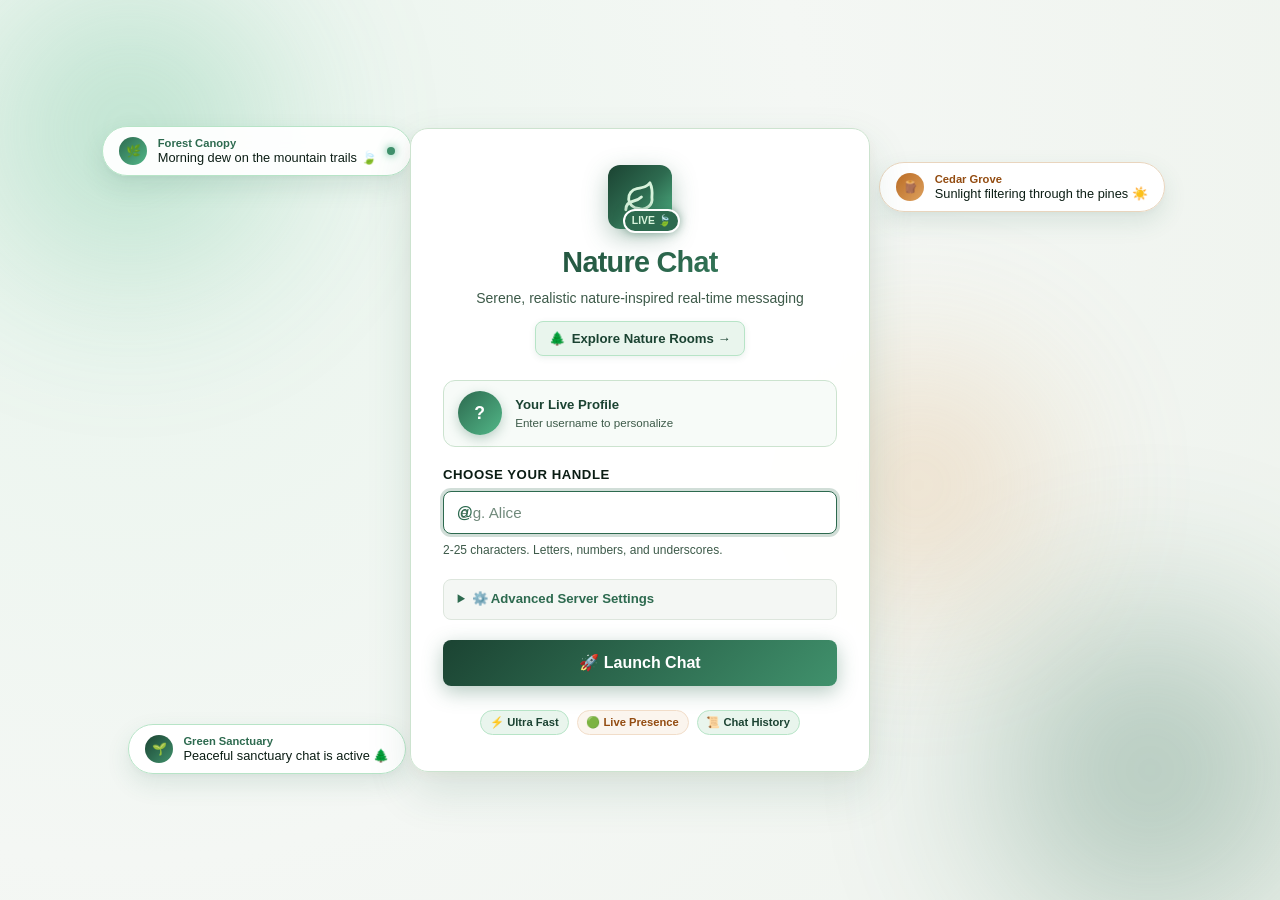
==== commit 1e1d9ddb: "revert(frontend): restore realistic botanical nature theme with enhanced sunlit woodland chat wallpa" ====
--- a/frontend/index.html
+++ b/frontend/index.html
@@ -1,259 +1,227 @@
 <!DOCTYPE html>
-<html lang="en" data-theme="nebula">
+<html lang="en">
 <head>
   <meta charset="UTF-8">
   <meta name="viewport" content="width=device-width, initial-scale=1.0">
-  <title>Real-Time Chat | Hyper-Spatial Matrix</title>
+  <title>Real-Time Chat</title>
   <link rel="stylesheet" href="style.css">
   <link rel="preconnect" href="https://fonts.googleapis.com">
   <link rel="preconnect" href="https://fonts.gstatic.com" crossorigin>
-  <link href="https://fonts.googleapis.com/css2?family=Space+Grotesk:wght@400;500;600;700&family=Inter:wght@400;500;600;700&display=swap" rel="stylesheet">
+  <link href="https://fonts.googleapis.com/css2?family=Inter:wght@400;500;600;700&display=swap" rel="stylesheet">
 </head>
 <body>
-  <!-- Interactive Starlight / Neural Constellation Canvas -->
-  <canvas id="matrix-canvas"></canvas>
-
-  <!-- Volumetric Ambient Light Overlays -->
-  <div class="ambient-holo-orb orb-1"></div>
-  <div class="ambient-holo-orb orb-2"></div>
-  <div class="ambient-holo-orb orb-3"></div>
-
   <div id="app" class="app-container">
 
-    <!-- ================= JOIN / LOGIN SCREEN (3D HOLOGRAPHIC PARALLAX) ================= -->
+    <!-- ================= JOIN / LOGIN SCREEN ================= -->
     <section id="join-screen" class="screen active">
-      <!-- Floating Holographic Badges -->
-      <div class="floating-holo-tag holo-tag-1">
-        <span class="holo-badge-dot"></span>
-        <span>HYPER-SPATIAL WEBSOCKET ⚡</span>
-      </div>
-
-      <div class="floating-holo-tag holo-tag-2">
-        <span>🛸 QUANTUM NODE</span>
-        <span class="holo-badge-dot" style="background: var(--neon-magenta); box-shadow: 0 0 10px var(--neon-magenta);"></span>
-      </div>
-
-      <div class="floating-holo-tag holo-tag-3">
-        <span class="holo-badge-dot" style="background: var(--neon-violet); box-shadow: 0 0 10px var(--neon-violet);"></span>
-        <span>LATENCY < 5MS 🚀</span>
-      </div>
-
-      <!-- 3D Parallax Tilt Deck -->
-      <div class="holo-card-deck" id="parallax-card">
-        <div class="holo-card-inner">
-          <div class="brand-holo-header">
-            <div class="brand-cyber-symbol">
-              <svg viewBox="0 0 24 24" width="36" height="36" fill="none" stroke="currentColor" stroke-width="2" stroke-linecap="round" stroke-linejoin="round">
-                <polygon points="12 2 2 7 12 12 22 7 12 2"></polygon>
-                <polyline points="2 17 12 22 22 17"></polyline>
-                <polyline points="2 12 12 17 22 12"></polyline>
+      <!-- Sunlit Dappled Glow Orbs (Komorebi Forest Canopy) -->
+      <div class="ambient-glow glow-1"></div>
+      <div class="ambient-glow glow-2"></div>
+      <div class="ambient-glow glow-3"></div>
+
+      <!-- Floating Decorative Nature Chat Bubbles -->
+      <div class="floating-bubble bubble-left-top">
+        <span class="bubble-avatar" style="background: linear-gradient(135deg, #2d6a4f, #52b788);">🌿</span>
+        <div class="bubble-content">
+          <span class="bubble-user">Forest Canopy</span>
+          <span class="bubble-msg">Morning dew on the mountain trails 🍃</span>
+        </div>
+        <span class="live-dot"></span>
+      </div>
+
+      <div class="floating-bubble bubble-right-top">
+        <span class="bubble-avatar" style="background: linear-gradient(135deg, #bc6c25, #dda15e);">🪵</span>
+        <div class="bubble-content">
+          <span class="bubble-user" style="color: #934c11;">Cedar Grove</span>
+          <span class="bubble-msg">Sunlight filtering through the pines ☀️</span>
+        </div>
+      </div>
+
+      <div class="floating-bubble bubble-left-bottom">
+        <span class="bubble-avatar" style="background: linear-gradient(135deg, #1b4332, #40916c);">🌱</span>
+        <div class="bubble-content">
+          <span class="bubble-user">Green Sanctuary</span>
+          <span class="bubble-msg">Peaceful sanctuary chat is active 🌲</span>
+        </div>
+      </div>
+
+      <div class="join-card glassmorphism">
+        <div class="brand-header">
+          <div class="brand-icon-wrapper">
+            <div class="brand-icon gradient-glow">
+              <svg viewBox="0 0 24 24" width="34" height="34" fill="none" stroke="currentColor" stroke-width="2" stroke-linecap="round" stroke-linejoin="round">
+                <path d="M11 20A7 7 0 0 1 9.8 6.1C15.5 5 17 4.48 19 2c1 2 2 4.5 1.4 10.2A7 7 0 0 1 11 20z"></path>
+                <path d="M2 21c0-3 1.85-5.36 5.08-6C9.5 14.52 12 13 13 12"></path>
               </svg>
             </div>
-
-            <h1 class="holo-glitch-title">HYPER CHAT</h1>
-            <p class="holo-subtitle">Next-generation real-time spatial messaging matrix</p>
-            
-            <div class="portal-switch-bar">
-              <a href="rooms.html" class="portal-nav-btn" title="Explore Multi-User Rooms">
-                <span>Explore Spatial Channels →</span>
-              </a>
-            </div>
-          </div>
-
-          <div id="join-error" class="alert-banner error hidden" role="alert"></div>
-
-          <!-- Holographic Avatar Identity Preview -->
-          <div class="avatar-hologram-box">
-            <div class="hologram-avatar" id="join-avatar-preview">?</div>
-            <div class="hologram-meta">
-              <span class="hologram-label">Identity Transceiver</span>
-              <span class="hologram-sub" id="avatar-sub-text">Enter handle to initialize hologram</span>
-            </div>
-          </div>
-
-          <form id="join-form" class="join-form" autocomplete="off">
-            <div class="form-group">
-              <label for="username-input">CHOOSE YOUR CALLSIGN</label>
-              <div class="cyber-input-wrapper">
-                <span class="cyber-input-prefix">@</span>
-                <input 
-                  type="text" 
-                  id="username-input" 
-                  name="username" 
-                  placeholder="e.g. CyberPilot" 
-                  maxlength="25" 
-                  required 
-                  autofocus
-                >
-              </div>
-              <span class="input-hint">2-25 characters. Letters, digits, and underscores.</span>
-            </div>
-
-            <details class="server-config-toggle">
-              <summary>⚙️ Advanced Server Gateway</summary>
-              <div class="form-group config-field">
-                <label for="server-url-input">WebSocket Endpoint</label>
-                <div class="cyber-input-wrapper">
-                  <input 
-                    type="text" 
-                    id="server-url-input" 
-                    name="serverUrl" 
-                    value="ws://localhost:8000/ws" 
-                    placeholder="ws://localhost:8000/ws"
-                  >
-                </div>
-                <span class="input-hint">Target endpoint: <code>{base_url}/{username}</code></span>
-              </div>
-            </details>
-
-            <button type="submit" id="join-btn" class="cyber-launch-btn">
-              <span class="btn-text">INITIALIZE LINK 🚀</span>
-              <span class="btn-spinner hidden"></span>
-            </button>
-
-            <!-- Feature Matrix Pills -->
-            <div class="feature-matrix-pills">
-              <span class="cyber-pill">⚡ 60FPS Fluid</span>
-              <span class="cyber-pill">🔊 Spatial Audio</span>
-              <span class="cyber-pill">💎 Glass HUD</span>
-            </div>
-          </form>
-        </div>
+            <span class="status-pulse-badge">LIVE 🍃</span>
+          </div>
+
+          <h1 class="gradient-title">Nature Chat</h1>
+          <p class="brand-subtitle">Serene, realistic nature-inspired real-time messaging</p>
+          
+          <div class="hero-nav-switch">
+            <a href="rooms.html" class="nav-link-btn gradient-border-btn" title="Explore Botanical Nature Rooms">
+              <span class="nav-icon">🌲</span>
+              <span>Explore Nature Rooms →</span>
+            </a>
+          </div>
+        </div>
+
+        <div id="join-error" class="alert-banner hidden" role="alert"></div>
+
+        <!-- Live Avatar Identity Preview -->
+        <div class="avatar-preview-box">
+          <div class="avatar-preview" id="join-avatar-preview">?</div>
+          <div class="avatar-meta">
+            <span class="avatar-label">Your Live Profile</span>
+            <span class="avatar-sub" id="avatar-sub-text">Enter username to personalize</span>
+          </div>
+        </div>
+
+        <form id="join-form" class="join-form" autocomplete="off">
+          <div class="form-group">
+            <label for="username-input">Choose Your Handle</label>
+            <div class="input-wrapper glowing-input">
+              <span class="input-icon">@</span>
+              <input 
+                type="text" 
+                id="username-input" 
+                name="username" 
+                placeholder="e.g. Alice" 
+                maxlength="25" 
+                required 
+                autofocus
+              >
+            </div>
+            <span class="input-hint">2-25 characters. Letters, numbers, and underscores.</span>
+          </div>
+
+          <details class="server-config-toggle">
+            <summary>⚙️ Advanced Server Settings</summary>
+            <div class="form-group config-field">
+              <label for="server-url-input">WebSocket Base URL</label>
+              <input 
+                type="text" 
+                id="server-url-input" 
+                name="serverUrl" 
+                value="ws://localhost:8000/ws" 
+                placeholder="ws://localhost:8000/ws"
+              >
+              <span class="input-hint">Target endpoint: <code>{base_url}/{username}</code></span>
+            </div>
+          </details>
+
+          <button type="submit" id="join-btn" class="btn btn-vibrant btn-block">
+            <span class="btn-text">🚀 Launch Chat</span>
+            <span class="btn-spinner hidden"></span>
+          </button>
+
+          <!-- Feature Pills -->
+          <div class="feature-pills">
+            <span class="pill">⚡ Ultra Fast</span>
+            <span class="pill">🟢 Live Presence</span>
+            <span class="pill">📜 Chat History</span>
+          </div>
+        </form>
       </div>
     </section>
 
-    <!-- ================= MAIN CHAT SCREEN (FUTURISTIC HUD & FEED) ================= -->
+    <!-- ================= MAIN CHAT SCREEN ================= -->
     <section id="chat-screen" class="screen hidden">
-      <!-- Cyber HUD Header -->
-      <header class="cyber-hud-header">
-        <div class="hud-left">
-          <button id="toggle-sidebar-btn" class="hud-tool-btn mobile-only" aria-label="Toggle Online Users">
-            <svg viewBox="0 0 24 24" width="20" height="20" fill="none" stroke="currentColor" stroke-width="2">
+      <!-- Chat Header -->
+      <header class="chat-header">
+        <div class="chat-header-left">
+          <button id="toggle-sidebar-btn" class="icon-btn mobile-only" aria-label="Toggle Online Users">
+            <svg viewBox="0 0 24 24" width="22" height="22" fill="none" stroke="currentColor" stroke-width="2">
               <line x1="3" y1="12" x2="21" y2="12"></line>
               <line x1="3" y1="6" x2="21" y2="6"></line>
               <line x1="3" y1="18" x2="21" y2="18"></line>
             </svg>
           </button>
-          
-          <div class="hud-title-wrap">
-            <div class="hud-pulse-ring"></div>
+          <div class="header-brand">
+            <div class="header-status-indicator online"></div>
             <div>
-              <h2>Global Matrix</h2>
-              <span class="connection-status" id="connection-status">TRANSMITTING LIVE</span>
-            </div>
-            <!-- Live Audio Frequency Wave -->
-            <div class="cyber-audio-wave" title="Signal Transceiver Pulse">
-              <span class="wave-bar"></span>
-              <span class="wave-bar"></span>
-              <span class="wave-bar"></span>
-              <span class="wave-bar"></span>
-              <span class="wave-bar"></span>
-            </div>
-          </div>
-        </div>
-
-        <div class="hud-right">
-          <!-- Multi-Theme Swapper -->
-          <button id="theme-btn" class="hud-tool-btn" title="Toggle Cyber Aesthetics">
-            <span>🎨 Theme</span>
-          </button>
-
-          <!-- Audio FX Toggle -->
-          <button id="sound-btn" class="hud-tool-btn" title="Toggle Synthesized Audio FX">
-            <span id="sound-icon">🔊 SFX ON</span>
-          </button>
-
-          <!-- Spatial Rooms Portal Link -->
-          <a href="rooms.html" class="hud-tool-btn" title="Switch to Spatial Channels">
-            <span>Rooms 🛸</span>
+              <h2>Global Chat Room</h2>
+              <p class="connection-status" id="connection-status">Connected</p>
+            </div>
+          </div>
+        </div>
+
+        <div class="chat-header-right">
+          <a href="rooms.html" class="nav-link-btn" title="Explore Multi-User Rooms">
+            <span>Rooms</span>
           </a>
-
-          <!-- User Profile Pill -->
-          <div class="hud-user-profile">
-            <div class="hud-avatar" id="current-user-avatar">?</div>
-            <span class="hud-username" id="current-user-name">User</span>
-          </div>
-
-          <!-- Leave Matrix Button -->
-          <button id="leave-btn" class="hud-leave-btn" title="Disconnect Session">
+          <div class="current-user-badge">
+            <div class="avatar avatar-sm" id="current-user-avatar">?</div>
+            <span class="current-user-name" id="current-user-name">User</span>
+          </div>
+          <button id="leave-btn" class="btn btn-secondary btn-sm" title="Leave Chat">
             <svg viewBox="0 0 24 24" width="16" height="16" fill="none" stroke="currentColor" stroke-width="2">
               <path d="M9 21H5a2 2 0 0 1-2-2V5a2 2 0 0 1 2-2h4"></path>
               <polyline points="16 17 21 12 16 7"></polyline>
               <line x1="21" y1="12" x2="9" y2="12"></line>
             </svg>
-            <span>Disconnect</span>
+            <span>Leave</span>
           </button>
         </div>
       </header>
 
       <!-- Chat Body -->
       <div class="chat-body">
-        <!-- Online Nodes Sidebar -->
-        <aside id="online-users-sidebar" class="cyber-sidebar">
+        <!-- Online Users Sidebar -->
+        <aside id="online-users-sidebar" class="sidebar">
           <div class="sidebar-header">
-            <h3>Active Nodes</h3>
-            <span class="cyber-count-badge" id="online-count">0</span>
+            <h3>Online Users</h3>
+            <span class="user-count-badge" id="online-count">0</span>
           </div>
           <div class="sidebar-content">
             <ul id="users-list" class="users-list">
-              <!-- Rendered dynamically -->
+              <!-- Populated dynamically -->
             </ul>
           </div>
         </aside>
 
-        <!-- Sidebar overlay for mobile devices -->
-        <div id="sidebar-overlay" class="sidebar-overlay"></div>
+        <!-- Sidebar overlay for mobile -->
+        <div id="sidebar-overlay" class="sidebar-overlay hidden"></div>
 
         <!-- Chat Main Area -->
         <main class="chat-main">
-          <!-- Notification Alert Toast -->
+          <!-- Notification Toast (for errors/alerts during active session) -->
           <div id="chat-alert" class="chat-alert hidden" role="alert"></div>
 
-          <!-- Messages Stream Container -->
+          <!-- Messages Container -->
           <div id="messages-container" class="messages-container">
             <div id="empty-state" class="empty-state">
-              <div class="empty-icon">🛸</div>
-              <p>Frequency open. Broadcast your first transmission into the global stream.</p>
+              <div class="empty-icon">💬</div>
+              <p>No messages yet. Send a message to start the conversation!</p>
             </div>
             <!-- Messages rendered dynamically -->
           </div>
 
-          <!-- Scroll-to-Bottom Floating Action -->
+          <!-- Auto-scroll helper button -->
           <button id="scroll-bottom-btn" class="scroll-bottom-btn hidden" aria-label="Scroll to bottom">
-            <svg viewBox="0 0 24 24" width="16" height="16" fill="none" stroke="currentColor" stroke-width="2.5">
+            <svg viewBox="0 0 24 24" width="18" height="18" fill="none" stroke="currentColor" stroke-width="2">
               <polyline points="6 9 12 15 18 9"></polyline>
             </svg>
-            <span>New Transmission</span>
-          </button>
-
-          <!-- Holographic Message Footer -->
+            <span>New messages</span>
+          </button>
+
+          <!-- Message Input Form -->
           <footer class="chat-footer">
-            <!-- Quick Emoji Reactions HUD -->
-            <div class="quick-reaction-bar" id="quick-reaction-bar">
-              <button type="button" class="reaction-btn" data-emoji="🔥" title="Fire">🔥</button>
-              <button type="button" class="reaction-btn" data-emoji="⚡" title="Lightning">⚡</button>
-              <button type="button" class="reaction-btn" data-emoji="🚀" title="Rocket">🚀</button>
-              <button type="button" class="reaction-btn" data-emoji="💎" title="Diamond">💎</button>
-              <button type="button" class="reaction-btn" data-emoji="❤️" title="Love">❤️</button>
-              <button type="button" class="reaction-btn" data-emoji="✨" title="Sparkles">✨</button>
-              <button type="button" class="reaction-btn" data-emoji="🛸" title="UFO">🛸</button>
-              <button type="button" class="reaction-btn" data-emoji="👾" title="Alien">👾</button>
-            </div>
-
-            <!-- Input Form -->
             <form id="message-form" class="message-form" autocomplete="off">
               <div class="message-input-wrapper">
                 <input 
                   type="text" 
                   id="message-input" 
-                  placeholder="Transmit encrypted signal into matrix..." 
+                  placeholder="Type a message..." 
                   maxlength="2000"
                   required
                 >
               </div>
-              <button type="submit" id="send-btn" class="send-btn" aria-label="Transmit message">
-                <span class="send-btn-label">TRANSMIT</span>
-                <svg viewBox="0 0 24 24" width="18" height="18" fill="none" stroke="currentColor" stroke-width="2.5">
+              <button type="submit" id="send-btn" class="btn btn-primary send-btn" aria-label="Send message">
+                <span class="send-btn-label">Send</span>
+                <svg viewBox="0 0 24 24" width="18" height="18" fill="none" stroke="currentColor" stroke-width="2">
                   <line x1="22" y1="2" x2="11" y2="13"></line>
                   <polygon points="22 2 15 22 11 13 2 9 22 2"></polygon>
                 </svg>
--- a/frontend/style.css
+++ b/frontend/style.css
@@ -1,126 +1,75 @@
 /* ==========================================================================
-   HYPER-SPATIAL NEON MATRIX - ULTRA-MODERN CHAT DESIGN SYSTEM
-   Brand-new, out-of-the-box, hypnotic futuristic cyber-glass aesthetic.
+   CSS VARIABLES & DESIGN SYSTEM - REALISTIC BOTANICAL NATURE THEME
    ========================================================================== */
-
-/* --------------------------------------------------------------------------
-   CSS VARIABLES & THEME ENGINE
-   -------------------------------------------------------------------------- */
-:root,
-[data-theme="nebula"] {
-  --theme-id: "nebula";
-  --bg-space: #070913;
-  --bg-deep: #0d1126;
-  --bg-surface: rgba(18, 24, 48, 0.72);
-  --bg-surface-elevated: rgba(26, 34, 68, 0.85);
-  --bg-glass: rgba(18, 24, 48, 0.55);
-  --bg-input: rgba(12, 16, 36, 0.75);
-
-  --neon-cyan: #00f0ff;
-  --neon-cyan-glow: rgba(0, 240, 255, 0.35);
-  --neon-violet: #a855f7;
-  --neon-violet-glow: rgba(168, 85, 247, 0.35);
-  --neon-magenta: #ff007f;
-  --neon-magenta-glow: rgba(255, 0, 127, 0.35);
-  --neon-green: #00ffaa;
+:root {
+  /* Lush Forest & Organic Nature Palette */
+  --forest-deep: #0e271a;          /* Deepest Pine Canopy */
+  --forest-dark: #1b4332;          /* Rich Evergreen */
+  --forest-mid: #2d6a4f;           /* Lush Moss Green */
+  --forest-leaf: #40916c;          /* Vibrant Leaf Green */
+  --forest-light: #52b788;         /* Fresh Sprout Green */
+  --forest-mint: #74c69d;          /* Soft Mint Leaf */
+  --mist-pale: #d8f3dc;            /* Morning Dew Light Green */
+  --mist-soft: #e9f5ed;            /* Ultra Soft Dewdrop White */
+  --earth-amber: #bc6c25;          /* Warm Cedar Bark */
+  --earth-light: #dda15e;          /* Golden Sunbeam */
+  --earth-sand: #f5f2eb;           /* Organic Pebble Sand */
+
+  /* Theme Primary (Lush Moss) & Accents */
+  --primary: #2d6a4f;
+  --primary-hover: #1b4332;
+  --primary-light: #e9f5ed;
+  --primary-dark: #0e271a;
+  --accent: #52b788;
+  --accent-hover: #40916c;
+
+  /* Natural Canvas & Pure Surfaces */
+  --bg-app: #f4f7f4;               /* Fresh Morning Mist Canvas */
+  --bg-surface: #ffffff;           /* Clean Organic White Stone */
+  --bg-surface-elevated: #f9fbf9;
+  --bg-surface-subtle: #f0f5f0;
+  --border-color: #dde6dd;          /* Delicate Leaf-Tinted Border */
+  --border-focus: #2d6a4f;          /* Lush Moss Focus Ring */
   
-  --primary: #00f0ff;
-  --primary-hover: #38bdf8;
-  --primary-glow: 0 0 25px rgba(0, 240, 255, 0.45);
-  
-  --accent-gradient: linear-gradient(135deg, #00f0ff 0%, #a855f7 50%, #ff007f 100%);
-  --bubble-out-bg: linear-gradient(135deg, rgba(0, 240, 255, 0.18) 0%, rgba(168, 85, 247, 0.22) 100%);
-  --bubble-out-border: rgba(0, 240, 255, 0.45);
-  --bubble-out-text: #f0fdf4;
-  
-  --bubble-in-bg: rgba(18, 25, 52, 0.85);
-  --bubble-in-border: rgba(168, 85, 247, 0.28);
-  --bubble-in-text: #f8fafc;
-
-  --border-glass: rgba(255, 255, 255, 0.12);
-  --border-glow: rgba(0, 240, 255, 0.4);
-  
-  --text-main: #f8fafc;
-  --text-secondary: #94a3b8;
-  --text-dim: #64748b;
-  --card-shadow: 0 20px 50px rgba(0, 0, 0, 0.6), 0 0 40px rgba(0, 240, 255, 0.12);
-}
-
-/* Cyberpunk Matrix Theme */
-[data-theme="cyberpunk"] {
-  --theme-id: "cyberpunk";
-  --bg-space: #030806;
-  --bg-deep: #061510;
-  --bg-surface: rgba(8, 28, 20, 0.78);
-  --bg-surface-elevated: rgba(12, 42, 30, 0.88);
-  --bg-glass: rgba(8, 28, 20, 0.6);
-  --bg-input: rgba(4, 16, 11, 0.85);
-
-  --neon-cyan: #00ff9d;
-  --neon-cyan-glow: rgba(0, 255, 157, 0.4);
-  --neon-violet: #ffe600;
-  --neon-violet-glow: rgba(255, 230, 0, 0.35);
-  --neon-magenta: #ff0055;
-  --neon-magenta-glow: rgba(255, 0, 85, 0.4);
-  --neon-green: #00ff9d;
-
-  --primary: #00ff9d;
-  --primary-hover: #5cffb9;
-  --primary-glow: 0 0 25px rgba(0, 255, 157, 0.5);
-
-  --accent-gradient: linear-gradient(135deg, #00ff9d 0%, #ffe600 60%, #ff0055 100%);
-  --bubble-out-bg: linear-gradient(135deg, rgba(0, 255, 157, 0.2) 0%, rgba(255, 230, 0, 0.15) 100%);
-  --bubble-out-border: rgba(0, 255, 157, 0.5);
-  --bubble-out-text: #ffffff;
-
-  --bubble-in-bg: rgba(6, 26, 18, 0.88);
-  --bubble-in-border: rgba(0, 255, 157, 0.25);
-  --bubble-in-text: #e2fbf0;
-
-  --border-glass: rgba(0, 255, 157, 0.18);
-  --border-glow: rgba(0, 255, 157, 0.55);
-  --card-shadow: 0 20px 50px rgba(0, 0, 0, 0.7), 0 0 45px rgba(0, 255, 157, 0.15);
-}
-
-/* Synthwave Sunset Theme */
-[data-theme="synthwave"] {
-  --theme-id: "synthwave";
-  --bg-space: #12061e;
-  --bg-deep: #1d0932;
-  --bg-surface: rgba(40, 14, 68, 0.75);
-  --bg-surface-elevated: rgba(56, 20, 96, 0.88);
-  --bg-glass: rgba(40, 14, 68, 0.58);
-  --bg-input: rgba(24, 7, 42, 0.85);
-
-  --neon-cyan: #ff007f;
-  --neon-cyan-glow: rgba(255, 0, 127, 0.45);
-  --neon-violet: #7928ca;
-  --neon-violet-glow: rgba(121, 40, 202, 0.4);
-  --neon-magenta: #ff8800;
-  --neon-magenta-glow: rgba(255, 136, 0, 0.4);
-  --neon-green: #00f0ff;
-
-  --primary: #ff007f;
-  --primary-hover: #ff409f;
-  --primary-glow: 0 0 25px rgba(255, 0, 127, 0.5);
-
-  --accent-gradient: linear-gradient(135deg, #ff007f 0%, #7928ca 50%, #ff8800 100%);
-  --bubble-out-bg: linear-gradient(135deg, rgba(255, 0, 127, 0.25) 0%, rgba(121, 40, 202, 0.25) 100%);
-  --bubble-out-border: rgba(255, 0, 127, 0.5);
-  --bubble-out-text: #fff5f8;
-
-  --bubble-in-bg: rgba(36, 12, 60, 0.88);
-  --bubble-in-border: rgba(121, 40, 202, 0.35);
-  --bubble-in-text: #fde8f2;
-
-  --border-glass: rgba(255, 0, 127, 0.2);
-  --border-glow: rgba(255, 0, 127, 0.5);
-  --card-shadow: 0 20px 50px rgba(0, 0, 0, 0.7), 0 0 45px rgba(255, 0, 127, 0.18);
-}
-
-/* --------------------------------------------------------------------------
-   GLOBAL RESET & TYPOGRAPHY
-   -------------------------------------------------------------------------- */
+  /* Typography Colors */
+  --text-main: #0b1d14;            /* Deep Pine Charcoal (Ultra Readable) */
+  --text-muted: #3d5a49;           /* Sage Charcoal Secondary */
+  --text-dim: #718a7c;             /* Muted Leaf Stem */
+
+  /* Status Colors */
+  --color-online: #2d6a4f;
+  --color-offline: #718a7c;
+  --color-danger: #c53030;
+  --color-danger-bg: #fff5f5;
+  --color-warning: #d69e2e;
+  --color-joined: #2d6a4f;
+  --color-left: #c05621;
+
+  /* Chat Bubbles - Morning Dew Leaf & Crisp White Stone */
+  --outgoing-bg: #d8f3dc;          /* Lush Morning Dew Leaf Bubble */
+  --outgoing-text: #0e2e1e;        /* Deep Forest Green Text */
+  --outgoing-time: #2d6a4f;        /* Forest Moss Timestamp */
+  --incoming-bg: #ffffff;          /* Pure Crisp White Stone Bubble */
+  --incoming-text: #0b1d14;        /* Deep Natural Charcoal Text */
+  --incoming-border: #dde6dd;
+
+  /* Radii & Shadows */
+  --radius-sm: 8px;
+  --radius-md: 12px;
+  --radius-lg: 18px;
+  --radius-full: 9999px;
+
+  --shadow-sm: 0 1px 2px rgba(14, 39, 26, 0.05);
+  --shadow-md: 0 4px 14px rgba(45, 106, 79, 0.12), 0 2px 6px rgba(14, 39, 26, 0.04);
+  --shadow-lg: 0 12px 28px rgba(14, 39, 26, 0.1), 0 4px 12px rgba(45, 106, 79, 0.12);
+  --font-family: -apple-system, BlinkMacSystemFont, 'Segoe UI', Roboto, Helvetica, Arial, sans-serif;
+  --transition-fast: 0.15s ease;
+  --transition-normal: 0.25s ease;
+}
+
+/* ==========================================================================
+   RESET & BASE STYLES
+   ========================================================================== */
 *, *::before, *::after {
   box-sizing: border-box;
   margin: 0;
@@ -128,1183 +77,1032 @@
 }
 
 html, body {
+  height: 100%;
+  width: 100%;
+  font-family: var(--font-family);
+  background-color: var(--bg-app);
+  color: var(--text-main);
+  line-height: 1.5;
+  -webkit-font-smoothing: antialiased;
+  -moz-osx-font-smoothing: grayscale;
+  overflow: hidden;
+}
+
+/* ==========================================================================
+   APP CONTAINER & SCREEN MANAGEMENT
+   ========================================================================== */
+.app-container {
+  height: 100vh;
+  width: 100vw;
+  display: flex;
+  overflow: hidden;
+  position: relative;
+}
+
+.screen {
   width: 100%;
   height: 100%;
+  display: flex;
+}
+
+.screen.hidden {
+  display: none !important;
+}
+
+/* ==========================================================================
+   JOIN / LOGIN SCREEN (REALISTIC NATURE SANCTUARY)
+   ========================================================================== */
+#join-screen {
+  align-items: center;
+  justify-content: center;
+  padding: 1.5rem;
+  background: radial-gradient(circle at 10% 20%, #e9f5ed 0%, #f4f7f4 50%, #eef3ed 100%);
+  position: relative;
   overflow: hidden;
-  font-family: 'Space Grotesk', 'Inter', -apple-system, BlinkMacSystemFont, "Segoe UI", Roboto, sans-serif;
-  background-color: var(--bg-space);
-  color: var(--text-main);
-  -webkit-font-smoothing: antialiased;
-  -moz-osx-font-smoothing: grayscale;
-}
-
-/* --------------------------------------------------------------------------
-   INTERACTIVE MATRIX CANVAS (STARFIELD / NEURAL CONSTELLATION)
-   -------------------------------------------------------------------------- */
-#matrix-canvas {
-  position: fixed;
-  top: 0;
-  left: 0;
-  width: 100vw;
-  height: 100vh;
-  pointer-events: auto;
-  z-index: 0;
-}
-
-/* Ambient Radial Glow Overlays */
-.ambient-holo-orb {
-  position: fixed;
+}
+
+/* Sunlit Dappled Glow Orbs (Komorebi Forest Canopy) */
+.ambient-glow {
+  position: absolute;
   border-radius: 50%;
-  filter: blur(120px);
+  filter: blur(80px);
   pointer-events: none;
-  z-index: 1;
   opacity: 0.45;
-  animation: orbDrift 20s infinite alternate ease-in-out;
-}
-
-.orb-1 {
-  top: -15%;
+  animation: floatOrb 14s ease-in-out infinite alternate;
+}
+
+.glow-1 {
+  width: 420px;
+  height: 420px;
+  background: radial-gradient(circle, #52b788 0%, #52b78800 70%);
+  top: -80px;
+  left: -80px;
+}
+
+.glow-2 {
+  width: 460px;
+  height: 460px;
+  background: radial-gradient(circle, #2d6a4f 0%, #2d6a4f00 70%);
+  bottom: -100px;
+  right: -100px;
+  animation-duration: 18s;
+}
+
+.glow-3 {
+  width: 340px;
+  height: 340px;
+  background: radial-gradient(circle, #dda15e 0%, #dda15e00 70%);
+  top: 35%;
+  right: 15%;
+  animation-duration: 12s;
+}
+
+@keyframes floatOrb {
+  0% { transform: translate(0, 0) scale(1); }
+  50% { transform: translate(30px, 35px) scale(1.08); }
+  100% { transform: translate(-25px, -30px) scale(0.96); }
+}
+
+/* Floating Real-Time Nature Chat Bubbles */
+.floating-bubble {
+  position: absolute;
+  display: flex;
+  align-items: center;
+  gap: 0.65rem;
+  background: rgba(255, 255, 255, 0.94);
+  backdrop-filter: blur(12px);
+  -webkit-backdrop-filter: blur(12px);
+  border: 1px solid #cce3cf;
+  padding: 0.6rem 1rem;
+  border-radius: var(--radius-full);
+  box-shadow: 0 10px 25px rgba(45, 106, 79, 0.12), 0 3px 6px rgba(0, 0, 0, 0.03);
+  z-index: 2;
+  pointer-events: none;
+  animation: floatBubble 6s ease-in-out infinite;
+}
+
+.bubble-left-top {
+  top: 14%;
+  left: 8%;
+  animation-delay: 0s;
+  border-color: #b7e4c7;
+}
+
+.bubble-right-top {
+  top: 18%;
+  right: 9%;
+  animation-delay: 1.5s;
+  border-color: #e9d5be;
+}
+
+.bubble-left-bottom {
+  bottom: 14%;
   left: 10%;
-  width: 500px;
-  height: 500px;
-  background: radial-gradient(circle, var(--neon-cyan) 0%, transparent 70%);
-}
-
-.orb-2 {
-  bottom: -20%;
-  right: 5%;
-  width: 600px;
-  height: 600px;
-  background: radial-gradient(circle, var(--neon-violet) 0%, transparent 70%);
-  animation-duration: 25s;
-  animation-direction: alternate-reverse;
-}
-
-.orb-3 {
-  top: 40%;
-  right: 25%;
-  width: 350px;
-  height: 350px;
-  background: radial-gradient(circle, var(--neon-magenta) 0%, transparent 70%);
-  animation-duration: 18s;
-  opacity: 0.3;
-}
-
-@keyframes orbDrift {
-  0% { transform: translate(0, 0) scale(1); }
-  50% { transform: translate(60px, 40px) scale(1.1); }
-  100% { transform: translate(-40px, -50px) scale(0.95); }
-}
-
-/* --------------------------------------------------------------------------
-   APP CONTAINER & SCREENS
-   -------------------------------------------------------------------------- */
-.app-container {
-  position: relative;
-  width: 100vw;
-  height: 100vh;
-  z-index: 2;
-  overflow: hidden;
-  display: flex;
-}
-
-.screen {
-  position: absolute;
-  inset: 0;
-  width: 100%;
-  height: 100%;
-  display: flex;
-  transition: opacity 0.4s cubic-bezier(0.16, 1, 0.3, 1), transform 0.4s cubic-bezier(0.16, 1, 0.3, 1);
-}
-
-.screen.hidden {
-  opacity: 0;
-  pointer-events: none;
-  transform: scale(0.96);
-  visibility: hidden;
-}
-
-.screen.active {
-  opacity: 1;
-  pointer-events: auto;
-  transform: scale(1);
-  visibility: visible;
-}
-
-/* --------------------------------------------------------------------------
-   OUT-OF-THE-BOX JOIN SCREEN (3D HOLOGRAPHIC PARALLAX DECK)
-   -------------------------------------------------------------------------- */
-#join-screen {
+  animation-delay: 3s;
+  border-color: #b7e4c7;
+}
+
+@keyframes floatBubble {
+  0%, 100% { transform: translateY(0); }
+  50% { transform: translateY(-12px); }
+}
+
+.bubble-avatar {
+  width: 28px;
+  height: 28px;
+  border-radius: 50%;
+  display: flex;
   align-items: center;
   justify-content: center;
-  perspective: 1200px;
-  padding: 1.5rem;
-}
-
-/* Floating Hologram Badges */
-.floating-holo-tag {
-  position: absolute;
-  padding: 0.6rem 1.1rem;
-  border-radius: 9999px;
-  background: rgba(18, 24, 48, 0.65);
-  backdrop-filter: blur(16px);
-  border: 1px solid var(--border-glass);
-  box-shadow: 0 10px 30px rgba(0, 0, 0, 0.4), 0 0 20px var(--neon-cyan-glow);
-  display: flex;
-  align-items: center;
-  gap: 0.65rem;
-  font-size: 0.85rem;
-  font-weight: 600;
-  color: #fff;
-  z-index: 3;
-  pointer-events: none;
-  animation: floatBounce 6s infinite ease-in-out;
-}
-
-.holo-tag-1 {
-  top: 12%;
-  left: 10%;
-  animation-delay: 0s;
-  border-color: rgba(0, 240, 255, 0.35);
-}
-
-.holo-tag-2 {
-  bottom: 14%;
-  left: 8%;
-  animation-delay: -2s;
-  border-color: rgba(168, 85, 247, 0.35);
-}
-
-.holo-tag-3 {
-  top: 15%;
-  right: 10%;
-  animation-delay: -4s;
-  border-color: rgba(255, 0, 127, 0.35);
-}
-
-@keyframes floatBounce {
-  0%, 100% { transform: translateY(0px) rotate(0deg); }
-  50% { transform: translateY(-16px) rotate(1.5deg); }
-}
-
-.holo-badge-dot {
+  font-size: 0.75rem;
+  font-weight: 700;
+  color: white;
+}
+
+.bubble-content {
+  display: flex;
+  flex-direction: column;
+}
+
+.bubble-user {
+  font-size: 0.7rem;
+  font-weight: 700;
+  color: #2d6a4f;
+  line-height: 1.2;
+}
+
+.bubble-msg {
+  font-size: 0.8rem;
+  color: #0b1d14;
+  font-weight: 500;
+  line-height: 1.2;
+}
+
+.live-dot {
   width: 8px;
   height: 8px;
   border-radius: 50%;
-  background: var(--neon-cyan);
-  box-shadow: 0 0 10px var(--neon-cyan);
-  animation: pulseNeon 2s infinite ease-in-out;
-}
-
-@keyframes pulseNeon {
-  0%, 100% { transform: scale(1); opacity: 1; }
-  50% { transform: scale(1.4); opacity: 0.5; }
-}
-
-/* 3D Holographic Card Deck */
-.holo-card-deck {
+  background-color: #40916c;
+  box-shadow: 0 0 8px #52b788;
+}
+
+/* Glassmorphism Join Card */
+.join-card {
+  width: 100%;
+  max-width: 460px;
+  background: rgba(255, 255, 255, 0.96);
+  backdrop-filter: blur(20px);
+  -webkit-backdrop-filter: blur(20px);
+  border: 1px solid #cce3cf;
+  border-radius: var(--radius-lg);
+  padding: 2.25rem 2rem;
+  box-shadow: 0 20px 45px rgba(45, 106, 79, 0.14), 0 4px 15px rgba(188, 108, 37, 0.05);
+  animation: fadeIn 0.4s ease-out;
   position: relative;
+  z-index: 5;
+}
+
+.brand-header {
+  text-align: center;
+  margin-bottom: 1.5rem;
+}
+
+.brand-icon-wrapper {
+  position: relative;
+  display: inline-block;
+  margin-bottom: 0.75rem;
+}
+
+/* Rich Forest-to-Leaf Gradient Botanical Brand Icon */
+.brand-icon.gradient-glow,
+.brand-icon.gradient-glow-rooms {
+  width: 64px;
+  height: 64px;
+  background: linear-gradient(135deg, #1b4332 0%, #2d6a4f 50%, #52b788 100%);
+  color: #d8f3dc;
+  border-radius: var(--radius-md);
+  display: flex;
+  align-items: center;
+  justify-content: center;
+  box-shadow: 0 8px 24px rgba(45, 106, 79, 0.35);
+}
+
+.status-pulse-badge {
+  position: absolute;
+  bottom: -4px;
+  right: -8px;
+  background: #2d6a4f;
+  color: #d8f3dc;
+  font-size: 0.65rem;
+  font-weight: 800;
+  padding: 0.15rem 0.45rem;
+  border-radius: var(--radius-full);
+  border: 2px solid #ffffff;
+  box-shadow: 0 0 10px rgba(45, 106, 79, 0.5);
+  animation: pulseBadge 2.2s infinite;
+}
+
+.status-pulse-badge.rooms-badge {
+  background: #1b4332;
+  color: #b7e4c7;
+}
+
+@keyframes pulseBadge {
+  0%, 100% { transform: scale(1); }
+  50% { transform: scale(1.08); }
+}
+
+/* Realistic Botanical Gradient Title */
+.gradient-title {
+  font-size: 1.8rem;
+  font-weight: 800;
+  letter-spacing: -0.025em;
+  background: linear-gradient(135deg, #1b4332 0%, #2d6a4f 60%, #40916c 100%);
+  -webkit-background-clip: text;
+  -webkit-text-fill-color: transparent;
+  margin-bottom: 0.25rem;
+}
+
+.brand-subtitle {
+  font-size: 0.875rem;
+  color: #3d5a49;
+}
+
+.hero-nav-switch {
+  margin-top: 0.75rem;
+}
+
+.gradient-border-btn {
+  background: #e9f5ed;
+  border: 1px solid #b7e4c7;
+  color: #1b4332;
+  box-shadow: 0 2px 6px rgba(45, 106, 79, 0.1);
+  font-weight: 700;
+}
+
+.gradient-border-btn:hover {
+  background: linear-gradient(135deg, #2d6a4f 0%, #40916c 100%);
+  border-color: #2d6a4f;
+  color: white;
+  box-shadow: 0 4px 14px rgba(45, 106, 79, 0.3);
+}
+
+/* Live Avatar Identity Box */
+.avatar-preview-box {
+  display: flex;
+  align-items: center;
+  gap: 0.85rem;
+  background: #e9f5ed60;
+  border: 1px solid #cce3cf;
+  border-radius: var(--radius-md);
+  padding: 0.65rem 0.85rem;
+  margin-bottom: 1.15rem;
+  transition: all var(--transition-fast);
+}
+
+.avatar-preview {
+  width: 44px;
+  height: 44px;
+  border-radius: 50%;
+  display: flex;
+  align-items: center;
+  justify-content: center;
+  font-size: 1.1rem;
+  font-weight: 700;
+  color: white;
+  background: linear-gradient(135deg, #2d6a4f 0%, #52b788 100%);
+  box-shadow: 0 4px 12px rgba(45, 106, 79, 0.3);
+  transition: all 0.2s ease;
+  user-select: none;
+}
+
+.avatar-meta {
+  display: flex;
+  flex-direction: column;
+}
+
+.avatar-label {
+  font-size: 0.825rem;
+  font-weight: 700;
+  color: #1b4332;
+}
+
+.avatar-sub {
+  font-size: 0.725rem;
+  color: #3d5a49;
+}
+
+/* Form Controls */
+.join-form {
+  display: flex;
+  flex-direction: column;
+  gap: 1.25rem;
+}
+
+.form-group {
+  display: flex;
+  flex-direction: column;
+  gap: 0.4rem;
+}
+
+.form-group label {
+  font-size: 0.825rem;
+  font-weight: 700;
+  color: #0b1d14;
+  text-transform: uppercase;
+  letter-spacing: 0.04em;
+}
+
+.input-wrapper {
+  position: relative;
+  display: flex;
+  align-items: center;
+}
+
+.input-icon {
+  position: absolute;
+  left: 0.875rem;
+  color: #2d6a4f;
+  font-weight: 700;
+  font-size: 1rem;
+  pointer-events: none;
+}
+
+.input-wrapper input {
+  padding-left: 2.25rem;
+}
+
+input[type="text"] {
   width: 100%;
-  max-width: 480px;
-  border-radius: 28px;
-  padding: 2px;
-  background: linear-gradient(135deg, rgba(0, 240, 255, 0.6), rgba(168, 85, 247, 0.3), rgba(255, 0, 127, 0.6));
-  box-shadow: var(--card-shadow);
-  transition: transform 0.25s ease-out, box-shadow 0.3s ease;
-  transform-style: preserve-3d;
-  will-change: transform;
-}
-
-.holo-card-inner {
-  position: relative;
-  background: var(--bg-surface);
-  backdrop-filter: blur(28px) saturate(180%);
-  -webkit-backdrop-filter: blur(28px) saturate(180%);
-  border-radius: 26px;
-  padding: 2.5rem 2.2rem;
-  overflow: hidden;
-}
-
-/* Subtle Specular Sheen */
-.holo-card-inner::before {
-  content: '';
-  position: absolute;
-  inset: 0;
-  background: radial-gradient(circle at 50% 0%, rgba(255, 255, 255, 0.12), transparent 70%);
-  pointer-events: none;
-}
-
-/* Brand Header */
-.brand-holo-header {
-  text-align: center;
-  margin-bottom: 2rem;
-  position: relative;
-}
-
-.brand-cyber-symbol {
-  width: 72px;
-  height: 72px;
-  margin: 0 auto 1.2rem;
-  border-radius: 22px;
-  background: linear-gradient(135deg, rgba(0, 240, 255, 0.2), rgba(168, 85, 247, 0.2));
-  border: 1px solid rgba(0, 240, 255, 0.5);
-  box-shadow: 0 0 30px var(--neon-cyan-glow), inset 0 0 20px rgba(0, 240, 255, 0.3);
-  display: flex;
-  align-items: center;
-  justify-content: center;
-  position: relative;
-  animation: cyberSpinGlow 8s infinite linear;
-}
-
-@keyframes cyberSpinGlow {
-  0% { box-shadow: 0 0 25px var(--neon-cyan-glow); }
-  50% { box-shadow: 0 0 40px var(--neon-violet-glow); }
-  100% { box-shadow: 0 0 25px var(--neon-cyan-glow); }
-}
-
-.brand-cyber-symbol svg {
-  color: var(--neon-cyan);
-  filter: drop-shadow(0 0 8px var(--neon-cyan));
-}
-
-.holo-glitch-title {
-  font-size: 2.1rem;
-  font-weight: 800;
-  letter-spacing: -0.03em;
-  background: var(--accent-gradient);
-  -webkit-background-clip: text;
-  background-clip: text;
-  -webkit-text-fill-color: transparent;
-  margin-bottom: 0.4rem;
-  text-shadow: 0 0 30px rgba(0, 240, 255, 0.25);
-}
-
-.holo-subtitle {
-  font-size: 0.92rem;
-  color: var(--text-secondary);
-  letter-spacing: 0.01em;
-}
-
-/* Portal Navigation Switch (Between Global & Rooms) */
-.portal-switch-bar {
-  display: flex;
+  padding: 0.75rem 1rem;
+  background-color: #ffffff;
+  border: 1px solid #cbd8cb;
+  border-radius: var(--radius-sm);
+  color: #0b1d14;
+  font-size: 0.95rem;
+  font-family: inherit;
+  transition: border-color var(--transition-fast), box-shadow var(--transition-fast);
+}
+
+input[type="text"]:focus {
+  outline: none;
+  border-color: #2d6a4f;
+  box-shadow: 0 0 0 3px rgba(45, 106, 79, 0.22);
+}
+
+input[type="text"]::placeholder {
+  color: #718a7c;
+}
+
+.input-hint {
+  font-size: 0.75rem;
+  color: #3d5a49;
+}
+
+/* Glowing Input Wrapper Focus */
+.glowing-input input[type="text"]:focus {
+  border-color: #2d6a4f;
+  box-shadow: 0 0 0 3px rgba(45, 106, 79, 0.22);
+}
+
+/* Collapsible Settings */
+.server-config-toggle {
+  background: #f4f7f4;
+  border: 1px solid #dde6dd;
+  border-radius: var(--radius-sm);
+  padding: 0.6rem 0.85rem;
+  font-size: 0.825rem;
+}
+
+.server-config-toggle summary {
+  cursor: pointer;
+  color: #2d6a4f;
+  font-weight: 700;
+  user-select: none;
+}
+
+.server-config-toggle summary:hover {
+  color: #1b4332;
+}
+
+.config-field {
+  margin-top: 0.75rem;
+}
+
+.config-field code {
+  color: #1b4332;
+  font-weight: 600;
+}
+
+/* Buttons */
+.btn {
+  display: inline-flex;
   align-items: center;
   justify-content: center;
   gap: 0.5rem;
-  margin-top: 1rem;
-}
-
-.portal-nav-btn {
-  display: inline-flex;
-  align-items: center;
-  gap: 0.5rem;
-  padding: 0.45rem 1rem;
-  border-radius: 9999px;
-  background: rgba(255, 255, 255, 0.06);
-  border: 1px solid var(--border-glass);
-  color: var(--neon-cyan);
-  font-size: 0.82rem;
+  padding: 0.75rem 1.25rem;
+  font-size: 0.925rem;
   font-weight: 600;
-  text-decoration: none;
-  transition: all 0.2s ease;
-}
-
-.portal-nav-btn:hover {
-  background: rgba(0, 240, 255, 0.15);
-  border-color: var(--neon-cyan);
-  box-shadow: 0 0 16px var(--neon-cyan-glow);
-  transform: translateY(-2px);
-}
-
-/* Avatar Live Hologram Preview */
-.avatar-hologram-box {
-  display: flex;
-  align-items: center;
-  gap: 1.1rem;
-  padding: 1rem 1.2rem;
-  background: rgba(12, 16, 36, 0.6);
-  border: 1px solid var(--border-glass);
-  border-radius: 18px;
-  margin-bottom: 1.5rem;
-  position: relative;
-  overflow: hidden;
-}
-
-.avatar-hologram-box::before {
-  content: '';
-  position: absolute;
-  left: 0;
-  top: 0;
-  width: 4px;
-  height: 100%;
-  background: var(--accent-gradient);
-}
-
-.hologram-avatar {
-  width: 52px;
-  height: 52px;
-  border-radius: 16px;
-  background: linear-gradient(135deg, var(--neon-cyan), var(--neon-violet));
-  display: flex;
-  align-items: center;
-  justify-content: center;
-  font-size: 1.4rem;
-  font-weight: 700;
-  color: #070913;
-  box-shadow: 0 0 20px var(--neon-cyan-glow);
-  transition: all 0.3s cubic-bezier(0.34, 1.56, 0.64, 1);
-  flex-shrink: 0;
-}
-
-.hologram-meta {
-  display: flex;
-  flex-direction: column;
-  gap: 0.2rem;
-}
-
-.hologram-label {
-  font-size: 0.78rem;
-  text-transform: uppercase;
-  letter-spacing: 0.08em;
-  color: var(--neon-cyan);
-  font-weight: 700;
-}
-
-.hologram-sub {
-  font-size: 0.86rem;
-  color: var(--text-secondary);
-}
-
-/* Forms & Neon Inputs */
-.join-form {
-  display: flex;
-  flex-direction: column;
-  gap: 1.2rem;
-}
-
-.form-group {
-  display: flex;
-  flex-direction: column;
-  gap: 0.45rem;
-}
-
-.form-group label {
-  font-size: 0.85rem;
-  font-weight: 600;
-  color: var(--text-secondary);
-  letter-spacing: 0.02em;
-}
-
-.cyber-input-wrapper {
-  position: relative;
-  display: flex;
-  align-items: center;
-  background: var(--bg-input);
-  border: 1px solid var(--border-glass);
-  border-radius: 14px;
-  transition: all 0.25s ease;
-  overflow: hidden;
-}
-
-.cyber-input-wrapper:focus-within {
-  border-color: var(--neon-cyan);
-  box-shadow: 0 0 20px var(--neon-cyan-glow), inset 0 0 10px rgba(0, 240, 255, 0.15);
-  background: rgba(15, 22, 48, 0.9);
-}
-
-.cyber-input-prefix {
-  padding-left: 1.1rem;
+  border-radius: var(--radius-sm);
+  border: none;
+  cursor: pointer;
+  transition: all var(--transition-fast);
+  font-family: inherit;
+}
+
+.btn:disabled {
+  opacity: 0.6;
+  cursor: not-allowed;
+}
+
+.btn-primary {
+  background-color: var(--primary);
+  color: white;
+}
+
+.btn-primary:hover:not(:disabled) {
+  background-color: var(--primary-hover);
+}
+
+.btn-secondary {
+  background-color: #ffffff;
+  color: #0b1d14;
+  border: 1px solid #cbd8cb;
+}
+
+.btn-secondary:hover:not(:disabled) {
+  background-color: #f4f7f4;
+  color: #1b4332;
+}
+
+.btn-block {
+  width: 100%;
+}
+
+.btn-sm {
+  padding: 0.4rem 0.75rem;
+  font-size: 0.825rem;
+}
+
+/* Vibrant Action Button - Lush Forest Canopy Gradient */
+.btn-vibrant {
+  background: linear-gradient(135deg, #1b4332 0%, #2d6a4f 50%, #40916c 100%);
+  color: white;
+  font-weight: 700;
   font-size: 1rem;
-  font-weight: 700;
-  color: var(--neon-cyan);
-  user-select: none;
-}
-
-.cyber-input-wrapper input {
-  width: 100%;
-  padding: 0.95rem 1.1rem;
+  padding: 0.85rem 1.25rem;
+  border-radius: var(--radius-sm);
+  box-shadow: 0 6px 20px rgba(45, 106, 79, 0.35);
+  transition: all var(--transition-fast);
+}
+
+.btn-vibrant:hover:not(:disabled) {
+  background: linear-gradient(135deg, #0e271a 0%, #1b4332 50%, #2d6a4f 100%);
+  box-shadow: 0 8px 25px rgba(45, 106, 79, 0.5);
+  transform: translateY(-1px);
+}
+
+.icon-btn {
   background: transparent;
   border: none;
-  outline: none;
-  font-family: inherit;
-  font-size: 0.98rem;
-  font-weight: 500;
-  color: var(--text-main);
-}
-
-.cyber-input-wrapper input::placeholder {
-  color: var(--text-dim);
-}
-
-.input-hint {
-  font-size: 0.78rem;
-  color: var(--text-dim);
-}
-
-/* Preset Room Badges (for rooms.html) */
-.room-preset-grid {
-  display: grid;
-  grid-template-columns: repeat(2, 1fr);
-  gap: 0.6rem;
-  margin-top: 0.4rem;
-}
-
-.room-preset-btn {
-  display: flex;
-  align-items: center;
-  gap: 0.5rem;
-  padding: 0.6rem 0.8rem;
-  border-radius: 12px;
-  background: rgba(255, 255, 255, 0.04);
-  border: 1px solid var(--border-glass);
-  color: var(--text-secondary);
-  font-family: inherit;
-  font-size: 0.82rem;
-  font-weight: 600;
+  color: #3d5a49;
   cursor: pointer;
-  transition: all 0.2s ease;
-  text-align: left;
-}
-
-.room-preset-btn:hover,
-.room-preset-btn.active {
-  background: rgba(0, 240, 255, 0.12);
-  border-color: var(--neon-cyan);
-  color: #fff;
-  box-shadow: 0 0 15px var(--neon-cyan-glow);
-  transform: translateY(-2px);
-}
-
-/* Advanced Server Toggle */
-.server-config-toggle {
-  margin-top: -0.2rem;
-  font-size: 0.84rem;
-  color: var(--text-secondary);
-}
-
-.server-config-toggle summary {
-  cursor: pointer;
-  user-select: none;
-  padding: 0.3rem 0;
-  color: var(--text-dim);
-  font-weight: 500;
-  transition: color 0.2s ease;
-}
-
-.server-config-toggle summary:hover {
-  color: var(--neon-cyan);
-}
-
-.config-field {
-  margin-top: 0.75rem;
-}
-
-/* Launch Button */
-.cyber-launch-btn {
-  position: relative;
-  width: 100%;
-  padding: 1.05rem 1.5rem;
-  border-radius: 16px;
-  border: none;
-  background: var(--accent-gradient);
-  color: #070913;
-  font-family: inherit;
-  font-size: 1.02rem;
-  font-weight: 700;
-  letter-spacing: 0.03em;
-  cursor: pointer;
+  padding: 0.5rem;
   display: flex;
   align-items: center;
   justify-content: center;
-  gap: 0.6rem;
-  overflow: hidden;
-  box-shadow: var(--primary-glow);
-  transition: all 0.25s cubic-bezier(0.16, 1, 0.3, 1);
-  margin-top: 0.5rem;
-}
-
-.cyber-launch-btn:hover {
-  transform: translateY(-3px) scale(1.02);
-  box-shadow: 0 0 35px var(--neon-cyan-glow), 0 0 35px var(--neon-magenta-glow);
-}
-
-.cyber-launch-btn:active {
-  transform: translateY(0) scale(0.98);
-}
-
-.cyber-launch-btn:disabled {
-  opacity: 0.65;
-  cursor: not-allowed;
-  transform: none;
-}
-
-/* Feature Matrix Pills */
-.feature-matrix-pills {
-  display: flex;
+  border-radius: var(--radius-sm);
+}
+
+.icon-btn:hover {
+  color: #1b4332;
+  background-color: #e9f5ed;
+}
+
+/* Feature Highlights Pills (Natural Leaves & Earth Accents) */
+.feature-pills {
+  display: flex;
+  align-items: center;
   justify-content: center;
   gap: 0.5rem;
-  margin-top: 1.5rem;
+  margin-top: 0.25rem;
   flex-wrap: wrap;
 }
 
-.cyber-pill {
-  font-size: 0.75rem;
-  font-weight: 600;
-  padding: 0.3rem 0.75rem;
-  border-radius: 9999px;
-  background: rgba(255, 255, 255, 0.05);
-  border: 1px solid var(--border-glass);
-  color: var(--text-secondary);
+.feature-pills .pill {
+  font-size: 0.7rem;
+  font-weight: 700;
+  color: #1b4332;
+  background: #e9f5ed;
+  border: 1px solid #b7e4c7;
+  padding: 0.2rem 0.55rem;
+  border-radius: var(--radius-full);
+}
+
+.feature-pills .pill:nth-child(2) {
+  color: #934c11;
+  background: #fbf5ee;
+  border-color: #f1ddc9;
+}
+
+/* Spinners */
+.btn-spinner {
+  width: 16px;
+  height: 16px;
+  border: 2px solid rgba(255, 255, 255, 0.3);
+  border-top-color: white;
+  border-radius: 50%;
+  animation: spin 0.8s linear infinite;
+}
+
+@keyframes spin {
+  to { transform: rotate(360deg); }
 }
 
 /* Alert Banner */
 .alert-banner {
   padding: 0.75rem 1rem;
-  border-radius: 12px;
+  border-radius: var(--radius-sm);
   font-size: 0.85rem;
+  margin-bottom: 1.25rem;
+  background-color: var(--color-danger-bg);
+  border: 1px solid var(--color-danger);
+  color: var(--color-danger);
   font-weight: 600;
-  margin-bottom: 1.2rem;
-  display: flex;
-  align-items: center;
-  gap: 0.5rem;
-}
-
-.alert-banner.error {
-  background: rgba(255, 0, 85, 0.15);
-  border: 1px solid rgba(255, 0, 85, 0.4);
-  color: #ff4d79;
-}
-
-.alert-banner.hidden {
-  display: none !important;
-}
-
-/* --------------------------------------------------------------------------
-   OUT-OF-THE-BOX CHAT SCREEN (FUTURISTIC HUD & GLASS FEED)
-   -------------------------------------------------------------------------- */
+  animation: shake 0.3s ease;
+}
+
+/* ==========================================================================
+   MAIN CHAT SCREEN LAYOUT (NATURAL SANCTUARY)
+   ========================================================================== */
 #chat-screen {
   flex-direction: column;
 }
 
-/* Cyber Header HUD */
-.cyber-hud-header {
+/* Chat Header */
+.chat-header {
+  height: 64px;
+  min-height: 64px;
+  background-color: #ffffff;
+  border-bottom: 1px solid var(--border-color);
+  display: flex;
+  align-items: center;
+  justify-content: space-between;
+  padding: 0 1.25rem;
+  box-shadow: 0 1px 4px rgba(14, 39, 26, 0.04);
+  z-index: 10;
+}
+
+.chat-header-left {
+  display: flex;
+  align-items: center;
+  gap: 0.75rem;
+}
+
+.header-brand {
+  display: flex;
+  align-items: center;
+  gap: 0.65rem;
+}
+
+.header-brand h2 {
+  font-size: 1.05rem;
+  font-weight: 800;
+  color: #1b4332;
+  line-height: 1.2;
+}
+
+.connection-status {
+  font-size: 0.75rem;
+  color: var(--color-online);
+  font-weight: 700;
+  line-height: 1.2;
+}
+
+.connection-status.offline {
+  color: var(--color-danger);
+}
+
+.connection-status.connecting {
+  color: var(--color-warning);
+}
+
+.header-status-indicator {
+  width: 10px;
+  height: 10px;
+  border-radius: 50%;
+  background-color: #40916c;
+  box-shadow: 0 0 8px #52b788;
+}
+
+.header-status-indicator.offline {
+  background-color: var(--color-danger);
+  box-shadow: 0 0 8px var(--color-danger);
+}
+
+.header-status-indicator.connecting {
+  background-color: var(--color-warning);
+  box-shadow: 0 0 8px var(--color-warning);
+}
+
+.chat-header-right {
+  display: flex;
+  align-items: center;
+  gap: 0.75rem;
+}
+
+.current-user-badge {
+  display: flex;
+  align-items: center;
+  gap: 0.5rem;
+  padding: 0.35rem 0.75rem;
+  background-color: #e9f5ed;
+  border: 1px solid #b7e4c7;
+  border-radius: var(--radius-full);
+}
+
+.current-user-name {
+  font-size: 0.85rem;
+  font-weight: 700;
+  color: #1b4332;
+  max-width: 120px;
+  overflow: hidden;
+  text-overflow: ellipsis;
+  white-space: nowrap;
+}
+
+/* Chat Body Layout */
+.chat-body {
+  flex: 1;
+  display: flex;
+  overflow: hidden;
   position: relative;
+  background-color: var(--bg-app);
+}
+
+/* ==========================================================================
+   ONLINE USERS SIDEBAR
+   ========================================================================== */
+.sidebar {
+  width: 260px;
+  min-width: 260px;
+  background-color: #ffffff;
+  border-right: 1px solid var(--border-color);
+  display: flex;
+  flex-direction: column;
+  height: 100%;
+  transition: transform var(--transition-normal);
   z-index: 20;
-  height: 72px;
-  padding: 0 1.5rem;
+}
+
+.sidebar-header {
+  padding: 1rem 1.25rem;
   display: flex;
   align-items: center;
   justify-content: space-between;
-  background: var(--bg-surface);
-  backdrop-filter: blur(24px) saturate(180%);
-  -webkit-backdrop-filter: blur(24px) saturate(180%);
-  border-bottom: 1px solid var(--border-glass);
-  box-shadow: 0 4px 30px rgba(0, 0, 0, 0.4);
-}
-
-.hud-left {
-  display: flex;
-  align-items: center;
-  gap: 1.2rem;
-}
-
-.hud-title-wrap {
-  display: flex;
-  align-items: center;
-  gap: 0.85rem;
-}
-
-.hud-pulse-ring {
+  border-bottom: 1px solid var(--border-color);
+  background-color: #ffffff;
+}
+
+.sidebar-header h3 {
+  font-size: 0.875rem;
+  font-weight: 800;
+  text-transform: uppercase;
+  letter-spacing: 0.05em;
+  color: #1b4332;
+}
+
+.user-count-badge {
+  background-color: #e9f5ed;
+  color: #1b4332;
+  border: 1px solid #b7e4c7;
+  font-size: 0.75rem;
+  font-weight: 700;
+  padding: 0.15rem 0.55rem;
+  border-radius: var(--radius-full);
+}
+
+.sidebar-content {
+  flex: 1;
+  overflow-y: auto;
+  padding: 0.75rem;
+  background-color: #ffffff;
+}
+
+.users-list {
+  list-style: none;
+  display: flex;
+  flex-direction: column;
+  gap: 0.35rem;
+}
+
+.user-item {
+  display: flex;
+  align-items: center;
+  gap: 0.65rem;
+  padding: 0.5rem 0.65rem;
+  border-radius: var(--radius-sm);
+  transition: background-color var(--transition-fast);
+}
+
+.user-item:hover {
+  background-color: #f4f7f4;
+}
+
+.user-item.is-self {
+  background-color: #e9f5ed;
+  border: 1px solid #b7e4c7;
+}
+
+.user-avatar-wrap {
   position: relative;
-  width: 14px;
-  height: 14px;
+}
+
+.user-status-dot {
+  position: absolute;
+  bottom: -1px;
+  right: -1px;
+  width: 8px;
+  height: 8px;
   border-radius: 50%;
-  background: var(--neon-cyan);
-  box-shadow: 0 0 12px var(--neon-cyan);
-}
-
-.hud-pulse-ring::after {
-  content: '';
-  position: absolute;
-  inset: -6px;
-  border-radius: 50%;
-  border: 2px solid var(--neon-cyan);
-  animation: ringRipple 2s infinite ease-out;
-}
-
-@keyframes ringRipple {
-  0% { transform: scale(0.6); opacity: 1; }
-  100% { transform: scale(2); opacity: 0; }
-}
-
-.hud-title-wrap h2 {
-  font-size: 1.15rem;
-  font-weight: 700;
-  letter-spacing: -0.01em;
-  color: #fff;
-}
-
-.connection-status {
-  font-size: 0.78rem;
-  color: var(--neon-cyan);
+  background-color: #40916c;
+  border: 1.5px solid #ffffff;
+}
+
+.user-name-text {
+  flex: 1;
+  font-size: 0.875rem;
   font-weight: 600;
-  letter-spacing: 0.04em;
-  text-transform: uppercase;
-}
-
-/* Live Soundwave Audio Visualizer in Header */
-.cyber-audio-wave {
-  display: flex;
-  align-items: center;
-  gap: 3px;
-  height: 16px;
-  margin-left: 0.5rem;
-}
-
-.wave-bar {
-  width: 3px;
-  height: 100%;
-  border-radius: 2px;
-  background: var(--neon-cyan);
-  animation: soundWave 1.2s infinite ease-in-out alternate;
-}
-
-.wave-bar:nth-child(1) { animation-delay: 0.1s; height: 35%; }
-.wave-bar:nth-child(2) { animation-delay: 0.3s; height: 80%; }
-.wave-bar:nth-child(3) { animation-delay: 0.15s; height: 50%; }
-.wave-bar:nth-child(4) { animation-delay: 0.4s; height: 95%; }
-.wave-bar:nth-child(5) { animation-delay: 0.25s; height: 60%; }
-
-@keyframes soundWave {
-  0% { transform: scaleY(0.3); opacity: 0.4; }
-  100% { transform: scaleY(1); opacity: 1; }
-}
-
-/* Header Controls & Tools */
-.hud-right {
-  display: flex;
-  align-items: center;
-  gap: 0.8rem;
-}
-
-.hud-tool-btn {
-  display: inline-flex;
-  align-items: center;
-  gap: 0.45rem;
-  padding: 0.5rem 0.85rem;
-  border-radius: 12px;
-  background: rgba(255, 255, 255, 0.05);
-  border: 1px solid var(--border-glass);
-  color: var(--text-main);
-  font-family: inherit;
-  font-size: 0.82rem;
-  font-weight: 600;
-  cursor: pointer;
-  transition: all 0.2s ease;
-  user-select: none;
-  text-decoration: none;
-}
-
-.hud-tool-btn:hover {
-  background: rgba(255, 255, 255, 0.12);
-  border-color: var(--neon-cyan);
-  box-shadow: 0 0 15px var(--neon-cyan-glow);
-  transform: translateY(-1px);
-}
-
-.hud-user-profile {
-  display: flex;
-  align-items: center;
-  gap: 0.6rem;
-  padding: 0.35rem 0.85rem 0.35rem 0.4rem;
-  border-radius: 9999px;
-  background: rgba(255, 255, 255, 0.06);
-  border: 1px solid var(--border-glass);
-}
-
-.hud-avatar {
+  color: #0b1d14;
+  overflow: hidden;
+  text-overflow: ellipsis;
+  white-space: nowrap;
+}
+
+.self-tag {
+  font-size: 0.7rem;
+  background-color: #2d6a4f;
+  color: white;
+  padding: 0.1rem 0.35rem;
+  border-radius: var(--radius-sm);
+  font-weight: 700;
+}
+
+/* User Avatars */
+.avatar {
   width: 32px;
   height: 32px;
   border-radius: 50%;
-  background: var(--accent-gradient);
   display: flex;
   align-items: center;
   justify-content: center;
-  font-size: 0.9rem;
-  font-weight: 700;
-  color: #070913;
-  box-shadow: 0 0 10px var(--neon-cyan-glow);
-}
-
-.hud-username {
-  font-size: 0.88rem;
-  font-weight: 600;
-  color: #fff;
-}
-
-.hud-leave-btn {
-  display: inline-flex;
-  align-items: center;
-  gap: 0.4rem;
-  padding: 0.5rem 0.85rem;
-  border-radius: 12px;
-  background: rgba(255, 0, 85, 0.12);
-  border: 1px solid rgba(255, 0, 85, 0.35);
-  color: #ff4d79;
-  font-family: inherit;
-  font-size: 0.82rem;
-  font-weight: 600;
-  cursor: pointer;
-  transition: all 0.2s ease;
-}
-
-.hud-leave-btn:hover {
-  background: rgba(255, 0, 85, 0.25);
-  border-color: #ff0055;
-  box-shadow: 0 0 18px var(--neon-magenta-glow);
-  transform: translateY(-1px);
-}
-
-/* --------------------------------------------------------------------------
-   CHAT BODY & SIDEBAR
-   -------------------------------------------------------------------------- */
-.chat-body {
-  position: relative;
-  flex: 1;
-  display: flex;
-  overflow: hidden;
-  height: calc(100vh - 72px);
-}
-
-/* Cyber Sidebar (Online Nodes) */
-.cyber-sidebar {
-  width: 290px;
-  height: 100%;
-  background: var(--bg-surface);
-  backdrop-filter: blur(20px);
-  -webkit-backdrop-filter: blur(20px);
-  border-right: 1px solid var(--border-glass);
-  display: flex;
-  flex-direction: column;
-  z-index: 15;
-  transition: transform 0.3s cubic-bezier(0.16, 1, 0.3, 1);
-}
-
-.sidebar-header {
-  padding: 1.2rem 1.4rem;
-  border-bottom: 1px solid var(--border-glass);
-  display: flex;
-  align-items: center;
-  justify-content: space-between;
-}
-
-.sidebar-header h3 {
-  font-size: 0.92rem;
-  font-weight: 700;
-  text-transform: uppercase;
-  letter-spacing: 0.08em;
-  color: var(--neon-cyan);
-}
-
-.cyber-count-badge {
-  padding: 0.25rem 0.65rem;
-  border-radius: 9999px;
-  background: rgba(0, 240, 255, 0.15);
-  border: 1px solid rgba(0, 240, 255, 0.4);
-  font-size: 0.78rem;
-  font-weight: 700;
-  color: var(--neon-cyan);
-  box-shadow: 0 0 10px var(--neon-cyan-glow);
-}
-
-.sidebar-content {
-  flex: 1;
-  overflow-y: auto;
-  padding: 0.8rem;
-}
-
-.users-list {
-  list-style: none;
-  display: flex;
-  flex-direction: column;
-  gap: 0.45rem;
-}
-
-.user-item {
-  display: flex;
-  align-items: center;
-  gap: 0.85rem;
-  padding: 0.65rem 0.85rem;
-  border-radius: 12px;
-  background: rgba(255, 255, 255, 0.03);
-  border: 1px solid transparent;
-  transition: all 0.2s ease;
-}
-
-.user-item:hover {
-  background: rgba(255, 255, 255, 0.08);
-  border-color: var(--border-glass);
-  transform: translateX(3px);
-}
-
-.user-avatar-wrap {
-  position: relative;
-}
-
-.user-node-avatar {
-  width: 36px;
-  height: 36px;
-  border-radius: 10px;
-  background: var(--accent-gradient);
-  display: flex;
-  align-items: center;
-  justify-content: center;
-  font-size: 0.95rem;
-  font-weight: 700;
-  color: #070913;
-}
-
-.user-node-status {
-  position: absolute;
-  bottom: -2px;
-  right: -2px;
-  width: 10px;
-  height: 10px;
-  border-radius: 50%;
-  background: var(--neon-green);
-  border: 2px solid var(--bg-space);
-  box-shadow: 0 0 6px var(--neon-green);
-}
-
-.user-info {
-  display: flex;
-  flex-direction: column;
-}
-
-.user-name {
-  font-size: 0.88rem;
-  font-weight: 600;
-  color: #fff;
-}
-
-.user-status-text {
-  font-size: 0.74rem;
-  color: var(--text-dim);
-}
-
-/* --------------------------------------------------------------------------
-   CHAT MAIN STAGE & MESSAGE FEED
-   -------------------------------------------------------------------------- */
+  font-weight: 700;
+  font-size: 0.8rem;
+  color: white;
+  user-select: none;
+  background-color: #2d6a4f;
+}
+
+.avatar-sm {
+  width: 26px;
+  height: 26px;
+  font-size: 0.75rem;
+}
+
+/* ==========================================================================
+   CHAT MAIN CONTAINER & REALISTIC BOTANICAL WALLPAPER
+   ========================================================================== */
 .chat-main {
-  position: relative;
   flex: 1;
   display: flex;
   flex-direction: column;
   height: 100%;
+  position: relative;
+  background-color: #edf3eb;
   overflow: hidden;
-  background: transparent;
-}
-
+}
+
+/* Active Session Alert Banner */
+.chat-alert {
+  position: absolute;
+  top: 10px;
+  left: 50%;
+  transform: translateX(-50%);
+  z-index: 15;
+  background-color: var(--color-danger-bg);
+  border: 1px solid var(--color-danger);
+  color: var(--color-danger);
+  font-weight: 600;
+  font-size: 0.85rem;
+  padding: 0.5rem 1rem;
+  border-radius: var(--radius-full);
+  box-shadow: var(--shadow-md);
+  animation: slideDown 0.25s ease-out;
+}
+
+/* Messages Container - Serene Sunlit Botanical Canopy & High-Fidelity Woodland Wallpaper */
 .messages-container {
   flex: 1;
   overflow-y: auto;
-  padding: 1.5rem 2rem;
+  padding: 1.25rem 1.5rem;
   display: flex;
   flex-direction: column;
-  gap: 1.1rem;
+  gap: 0.85rem;
   scroll-behavior: smooth;
-}
-
-/* Scrollbar Customization */
-::-webkit-scrollbar {
-  width: 6px;
-  height: 6px;
-}
-
-::-webkit-scrollbar-track {
-  background: transparent;
-}
-
-::-webkit-scrollbar-thumb {
-  background: rgba(255, 255, 255, 0.15);
-  border-radius: 9999px;
-}
-
-::-webkit-scrollbar-thumb:hover {
-  background: var(--neon-cyan);
-}
-
-/* Empty State */
+  background-color: #eaf1eb;
+  background-image: 
+    /* Sunlit Morning Komorebi Glow */
+    radial-gradient(ellipse 90% 40% at 50% 0%, rgba(255, 250, 225, 0.65) 0%, rgba(234, 241, 235, 0) 75%),
+    /* Soft Mist Atmosphere */
+    linear-gradient(180deg, rgba(244, 248, 244, 0.4) 0%, rgba(226, 236, 228, 0.7) 100%),
+    /* High-Fidelity Botanical Forest & Foliage Tile */
+    url("data:image/svg+xml,%3Csvg width='320' height='320' viewBox='0 0 320 320' xmlns='http://www.w3.org/2000/svg'%3E%3Cg fill='%232d6a4f' fill-opacity='0.085'%3E%3C!-- Broad Monstera Canopy Leaf --%3E%3Cpath d='M45 20c-15 0-28 11-28 27 0 9 4.5 16 11 21l-2 14 12-5c2.5 1.2 5.5 1.8 8.8 1.8 16 0 29-12 29-28 0-17-13.5-30.8-30.8-30.8zm-6 15c4-1.2 7.5-1.2 10 0-1.2 3.8-3.8 6.2-7.5 7.5-1.2-2.5-2.5-5-2.5-7.5zm15 6c2.5 2.5 3.8 5 3.8 8.8-3.8 0-7.5-1.2-8.8-3.8 1.2-2.5 3-4.5 5-5zm-22.5 7.5c2.5 1.2 5 3.8 6.2 6.2-2.5 1.2-6.2 1.2-7.5-1.2 0-2.5 0-3.8 1.3-5zm18.8 18.8c-3.8 1.2-7.5 0-10-1.2 1.2-3.8 3.8-6.2 7.5-6.2 1.2 2.5 1.8 5 2.5 7.4z'/%3E%3C!-- Fluttering Forest Butterfly --%3E%3Cpath d='M160 35c4-10 16-12 22-5 4 5 3 13-3 18 8 3 13 11 10 19-3 8-12 11-19 6 0 3-2 6-5 6-3 0-5-3-5-6-7 5-16 2-19-6-3-8 2-16 10-19-6-5-7-13-3-18 6-7 18-5 22 5z'/%3E%3C!-- Ginkgo Biloba Fan Leaf --%3E%3Cpath d='M255 30c-14-2-26 7-29 20-3 12 4 23 15 28l-3 16 7-1 2-15c13 2 26-5 30-18 4-13-3-26-16-29-3-.7-4 3-6 7l-2-7z'/%3E%3C!-- Delicate Woodland Fern Frond --%3E%3Cpath d='M100 130c-2 8-2 18 4 28l8-5c-5-8-5-15-3-20l-9-3zm10 13c-4 5-3 11 1 18l6-4c-4-5-4-10-1-15l-6 1zm15 8c-4 5-3 11 1 18l6-4c-4-5-4-10-1-15l-6 1z'/%3E%3C!-- Japanese Maple Leaf --%3E%3Cpath d='M220 140c-5-5-11-3-15 1-4 5-4 13 4 18-3 3-4 6-1 10 3 4 8 5 11 3 1 4 4 6 8 6 5 0 9-4 10-9 5 1 10-1 11-6 3-5 0-10-5-13 3-5 0-11-5-14-5-3-10 0-14 4z'/%3E%3C!-- Bamboo Shoot & Slender Blades --%3E%3Cpath d='M40 210c-8 0-14 6-14 14v32h5v-14c3-4 8-6 13-6 3 0 5 .6 8 2l3-5c-3-1.5-7-2-10-2v-6h13v-5H42v-9zm15 10c-5 4-9 10-9 18h4c0-5 3-10 6-13l-1-5z'/%3E%3C!-- Mountain Cedar Branch & Needles --%3E%3Cpath d='M175 220l18 10-18 10v-5l12-5-12-5v-5zm20 8l15 8-15 8v-4.5l9-3.5-9-3.5v-4.5zm-23 25c5-1.2 11 1.2 15 6.2l-4 2.5c-2.5-3.8-6.2-5-10-3.8l-1-4.9z'/%3E%3C!-- Forest Blossom & Floating Lotus Petals --%3E%3Cpath d='M265 240c-5-5-13-4-16 1-3 5 1 12 10 16 9-6 12-13 8-17-3-3-8-4-12 0z'/%3E%3Cpath d='M110 250c-4-4-10-3-13 1-3 4 1 10 6 16 8-6 9-13 7-17z'/%3E%3C!-- Fresh Dew Drops & Spores --%3E%3Ccircle cx='75' cy='95' r='3.5'/%3E%3Ccircle cx='135' cy='85' r='4'/%3E%3Ccircle cx='205' cy='80' r='3'/%3E%3Ccircle cx='290' cy='115' r='4.5'/%3E%3Ccircle cx='165' cy='180' r='3'/%3E%3Ccircle cx='60' cy='165' r='4'/%3E%3Ccircle cx='120' cy='210' r='3.5'/%3E%3Ccircle cx='270' cy='190' r='3'/%3E%3Ccircle cx='220' cy='280' r='4'/%3E%3Ccircle cx='30' cy='290' r='3'/%3E%3Ccircle cx='160' cy='300' r='3.5'/%3E%3Ccircle cx='295' cy='40' r='3'/%3E%3C/g%3E%3C/svg%3E");
+  background-repeat: repeat;
+  background-size: 320px 320px;
+}
+
 .empty-state {
   margin: auto;
   text-align: center;
-  max-width: 360px;
-  padding: 2.5rem 1.5rem;
-  background: rgba(18, 24, 48, 0.5);
-  backdrop-filter: blur(16px);
-  border: 1px solid var(--border-glass);
-  border-radius: 24px;
-  box-shadow: 0 10px 40px rgba(0, 0, 0, 0.4);
+  color: #3d5a49;
+  display: flex;
+  flex-direction: column;
+  align-items: center;
+  gap: 0.65rem;
+  padding: 1.6rem 2.2rem;
+  background: rgba(255, 255, 255, 0.94);
+  backdrop-filter: blur(10px);
+  -webkit-backdrop-filter: blur(10px);
+  border: 1px solid #cce3cf;
+  border-radius: var(--radius-md);
+  box-shadow: 0 4px 16px rgba(45, 106, 79, 0.08);
+  max-width: 380px;
 }
 
 .empty-icon {
-  font-size: 3rem;
-  margin-bottom: 0.8rem;
-  filter: drop-shadow(0 0 15px var(--neon-cyan-glow));
-}
-
-.empty-state p {
-  color: var(--text-secondary);
-  font-size: 0.92rem;
-  line-height: 1.5;
-}
-
-/* Messages */
+  font-size: 2.5rem;
+  opacity: 0.85;
+}
+
+/* Message Rows */
 .message-row {
   display: flex;
-  gap: 0.85rem;
-  max-width: 78%;
-  animation: messageSlideIn 0.3s cubic-bezier(0.16, 1, 0.3, 1) forwards;
-}
-
-@keyframes messageSlideIn {
-  from {
-    opacity: 0;
-    transform: translateY(12px) scale(0.98);
-  }
-  to {
-    opacity: 1;
-    transform: translateY(0) scale(1);
-  }
+  align-items: flex-end;
+  gap: 0.65rem;
+  max-width: 80%;
+  animation: fadeIn 0.2s ease-out;
 }
 
 .message-row.outgoing {
-  align-self: flex-end;
+  margin-left: auto;
   flex-direction: row-reverse;
 }
 
 .message-row.incoming {
-  align-self: flex-start;
-}
-
-.msg-avatar {
-  width: 38px;
-  height: 38px;
-  border-radius: 12px;
-  background: var(--accent-gradient);
-  display: flex;
-  align-items: center;
-  justify-content: center;
-  font-size: 0.95rem;
-  font-weight: 700;
-  color: #070913;
-  flex-shrink: 0;
-  box-shadow: 0 0 12px var(--neon-cyan-glow);
-}
-
-/* Message Bubble */
+  margin-right: auto;
+}
+
+/* Message Bubbles - Morning Dew Leaf Green & Organic White Stone */
 .message-bubble {
+  padding: 0.65rem 0.95rem;
+  border-radius: var(--radius-md);
+  font-size: 0.925rem;
+  line-height: 1.45;
   position: relative;
-  padding: 0.9rem 1.25rem;
-  border-radius: 18px;
-  backdrop-filter: blur(20px);
-  -webkit-backdrop-filter: blur(20px);
   word-break: break-word;
-  transition: transform 0.2s ease, box-shadow 0.2s ease;
-}
-
-.message-bubble:hover {
-  transform: translateY(-2px);
-}
-
-/* Outgoing Glass Bubble */
+  box-shadow: 0 1px 3px rgba(14, 39, 26, 0.06);
+}
+
 .message-row.outgoing .message-bubble {
-  background: var(--bubble-out-bg);
-  border: 1px solid var(--bubble-out-border);
-  border-bottom-right-radius: 4px;
-  box-shadow: 0 8px 25px rgba(0, 0, 0, 0.3), 0 0 20px var(--neon-cyan-glow);
-  color: var(--bubble-out-text);
-}
-
-/* Incoming Glass Bubble */
+  background-color: var(--outgoing-bg);
+  color: var(--outgoing-text);
+  border: 1px solid #b7e4c7;
+  border-bottom-right-radius: 2px;
+}
+
 .message-row.incoming .message-bubble {
-  background: var(--bubble-in-bg);
-  border: 1px solid var(--bubble-in-border);
-  border-bottom-left-radius: 4px;
-  box-shadow: 0 8px 25px rgba(0, 0, 0, 0.4);
-  color: var(--bubble-in-text);
-}
-
-.message-sender {
-  font-size: 0.78rem;
-  font-weight: 700;
-  color: var(--neon-cyan);
-  letter-spacing: 0.02em;
-  margin-bottom: 0.35rem;
-  display: flex;
+  background-color: var(--incoming-bg);
+  color: var(--incoming-text);
+  border-bottom-left-radius: 2px;
+  border: 1px solid #dde6dd;
+}
+
+.message-header {
+  display: flex;
+  align-items: baseline;
+  justify-content: space-between;
+  gap: 0.75rem;
+  margin-bottom: 0.2rem;
+}
+
+.sender-name {
+  font-size: 0.775rem;
+  font-weight: 800;
+  color: #2d6a4f;
+}
+
+.message-row.outgoing .sender-name {
+  color: #1b4332;
+}
+
+.message-time {
+  font-size: 0.7rem;
+  color: #718a7c;
+}
+
+.message-row.outgoing .message-time {
+  color: #2d6a4f;
+}
+
+.message-text {
+  white-space: pre-wrap;
+}
+
+/* System Notifications */
+.system-notification {
+  align-self: center;
+  margin: 0.35rem 0;
+  padding: 0.3rem 0.85rem;
+  border-radius: var(--radius-full);
+  font-size: 0.775rem;
+  font-weight: 700;
+  display: inline-flex;
   align-items: center;
   gap: 0.4rem;
-}
-
-.message-text {
-  font-size: 0.95rem;
-  line-height: 1.55;
-  letter-spacing: 0.01em;
-}
-
-.message-meta {
-  display: flex;
-  align-items: center;
-  justify-content: flex-end;
-  gap: 0.4rem;
-  margin-top: 0.45rem;
-}
-
-.message-time {
-  font-size: 0.72rem;
-  color: var(--text-dim);
-  font-weight: 500;
-}
-
-.message-row.outgoing .message-time {
-  color: rgba(240, 253, 244, 0.7);
-}
-
-.check-icon {
-  width: 14px;
-  height: 14px;
-  color: var(--neon-cyan);
-}
-
-/* System Notifications (Joined / Left / Alerts) */
-.system-notice {
-  align-self: center;
-  display: inline-flex;
-  align-items: center;
-  gap: 0.6rem;
-  padding: 0.45rem 1.1rem;
-  border-radius: 9999px;
-  background: rgba(18, 24, 48, 0.6);
-  backdrop-filter: blur(12px);
-  border: 1px solid var(--border-glass);
-  font-size: 0.8rem;
-  font-weight: 600;
-  color: var(--text-secondary);
-  box-shadow: 0 4px 20px rgba(0, 0, 0, 0.3);
-  animation: noticeFade 0.3s ease;
-}
-
-@keyframes noticeFade {
-  from { opacity: 0; transform: scale(0.9); }
-  to { opacity: 1; transform: scale(1); }
-}
-
-.system-notice.join {
-  border-color: rgba(0, 255, 170, 0.4);
-  color: #00ffaa;
-  box-shadow: 0 0 15px rgba(0, 255, 170, 0.2);
-}
-
-.system-notice.leave {
-  border-color: rgba(255, 136, 0, 0.4);
-  color: #ff9d3b;
-}
-
-/* Scroll Bottom Floating Action */
+  background-color: #ffffff;
+  color: #2d6a4f;
+  border: 1px solid #cce3cf;
+  box-shadow: var(--shadow-sm);
+  animation: fadeIn 0.2s ease-out;
+}
+
+.system-notification.joined {
+  border-left: 3px solid #40916c;
+  background-color: #e9f5ed;
+  color: #1b4332;
+}
+
+.system-notification.left {
+  border-left: 3px solid #bc6c25;
+  background-color: #fbf5ee;
+  color: #934c11;
+}
+
+.system-notification.history-divider {
+  border-left: 3px solid #2d6a4f;
+  background-color: #e9f5ed;
+  color: #1b4332;
+  font-style: italic;
+  font-size: 0.75rem;
+}
+
+.system-notification.error-notice {
+  border-left: 3px solid var(--color-danger);
+  color: var(--color-danger);
+  background-color: var(--color-danger-bg);
+}
+
+/* Scroll to Bottom Button */
 .scroll-bottom-btn {
   position: absolute;
-  bottom: 120px;
-  right: 2rem;
-  display: inline-flex;
-  align-items: center;
-  gap: 0.5rem;
-  padding: 0.6rem 1.1rem;
-  border-radius: 9999px;
-  background: var(--bg-surface-elevated);
-  backdrop-filter: blur(16px);
-  border: 1px solid var(--neon-cyan);
-  box-shadow: 0 0 25px var(--neon-cyan-glow);
-  color: var(--neon-cyan);
-  font-family: inherit;
-  font-size: 0.82rem;
-  font-weight: 700;
+  bottom: 80px;
+  left: 50%;
+  transform: translateX(-50%);
+  z-index: 10;
+  background-color: #ffffff;
+  color: #1b4332;
+  border: 1px solid #b7e4c7;
+  border-radius: var(--radius-full);
+  padding: 0.4rem 0.85rem;
+  font-size: 0.8rem;
+  font-weight: 700;
+  display: flex;
+  align-items: center;
+  gap: 0.4rem;
   cursor: pointer;
-  z-index: 10;
-  transition: all 0.2s cubic-bezier(0.16, 1, 0.3, 1);
-  animation: bounceDown 1.8s infinite ease-in-out;
-}
-
-@keyframes bounceDown {
-  0%, 100% { transform: translateY(0); }
-  50% { transform: translateY(4px); }
-}
-
-.scroll-bottom-btn.hidden {
-  opacity: 0;
-  pointer-events: none;
-  transform: translateY(10px);
-}
-
-/* --------------------------------------------------------------------------
-   HOLOGRAPHIC QUICK REACTIONS HUD & INPUT COMPONENT
-   -------------------------------------------------------------------------- */
+  box-shadow: var(--shadow-md);
+  transition: all var(--transition-fast);
+}
+
+.scroll-bottom-btn:hover {
+  background-color: #2d6a4f;
+  border-color: #2d6a4f;
+  color: white;
+}
+
+/* ==========================================================================
+   CHAT FOOTER & INPUT FORM
+   ========================================================================== */
 .chat-footer {
-  position: relative;
-  z-index: 10;
-  padding: 0 1.5rem 1.3rem;
-  display: flex;
-  flex-direction: column;
-  gap: 0.55rem;
-  background: linear-gradient(to top, var(--bg-space) 80%, transparent);
-}
-
-/* Floating Emoji Reactions Bar */
-.quick-reaction-bar {
-  display: flex;
-  align-items: center;
-  gap: 0.45rem;
-  align-self: flex-start;
-  padding: 0.3rem 0.6rem;
-  border-radius: 9999px;
-  background: rgba(18, 24, 48, 0.65);
-  backdrop-filter: blur(16px);
-  border: 1px solid var(--border-glass);
-}
-
-.reaction-btn {
-  background: transparent;
-  border: none;
-  font-size: 1.1rem;
-  cursor: pointer;
-  padding: 0.2rem 0.35rem;
-  border-radius: 8px;
-  transition: transform 0.15s ease, filter 0.15s ease;
-}
-
-.reaction-btn:hover {
-  transform: scale(1.35) translateY(-2px);
-  filter: drop-shadow(0 0 8px var(--neon-cyan));
-}
-
-/* Message Input Form */
+  padding: 0.85rem 1.25rem;
+  background-color: #ffffff;
+  border-top: 1px solid var(--border-color);
+}
+
 .message-form {
-  position: relative;
-  display: flex;
-  align-items: center;
-  gap: 0.85rem;
-  background: var(--bg-surface);
-  backdrop-filter: blur(24px) saturate(180%);
-  -webkit-backdrop-filter: blur(24px) saturate(180%);
-  border: 1px solid var(--border-glass);
-  border-radius: 20px;
-  padding: 0.45rem 0.6rem 0.45rem 1.4rem;
-  box-shadow: 0 10px 40px rgba(0, 0, 0, 0.4);
-  transition: all 0.25s ease;
-}
-
-.message-form:focus-within {
-  border-color: var(--neon-cyan);
-  box-shadow: 0 0 30px var(--neon-cyan-glow), inset 0 0 15px rgba(0, 240, 255, 0.1);
+  display: flex;
+  align-items: center;
+  gap: 0.65rem;
 }
 
 .message-input-wrapper {
@@ -1312,139 +1110,214 @@
 }
 
 .message-input-wrapper input {
-  width: 100%;
-  background: transparent;
-  border: none;
-  outline: none;
+  padding: 0.75rem 1.15rem;
+  border-radius: var(--radius-full);
+  font-size: 0.95rem;
+  background-color: #f4f7f4;
+  border: 1px solid #cbd8cb;
+  color: #0b1d14;
+}
+
+.message-input-wrapper input:focus {
+  background-color: #ffffff;
+  border-color: #2d6a4f;
+  box-shadow: 0 0 0 3px rgba(45, 106, 79, 0.22);
+}
+
+.send-btn {
+  background: linear-gradient(135deg, #1b4332 0%, #2d6a4f 50%, #40916c 100%);
+  border-radius: var(--radius-full);
+  padding: 0.75rem 1.25rem;
+  gap: 0.4rem;
+  flex-shrink: 0;
+  color: white;
+  box-shadow: 0 2px 8px rgba(45, 106, 79, 0.3);
+}
+
+.send-btn:hover {
+  background: linear-gradient(135deg, #0e271a 0%, #1b4332 50%, #2d6a4f 100%);
+  box-shadow: 0 4px 12px rgba(45, 106, 79, 0.45);
+}
+
+/* ==========================================================================
+   MULTI-USER ROOM CHAT SPECIFIC STYLES
+   ========================================================================== */
+.nav-link-btn {
+  display: inline-flex;
+  align-items: center;
+  gap: 0.4rem;
+  padding: 0.4rem 0.8rem;
+  border-radius: var(--radius-sm);
+  background-color: #e9f5ed;
+  border: 1px solid #b7e4c7;
+  color: #1b4332;
+  font-size: 0.825rem;
+  text-decoration: none;
+  font-weight: 700;
+  transition: all var(--transition-fast);
+}
+
+.nav-link-btn:hover {
+  background: linear-gradient(135deg, #2d6a4f 0%, #40916c 100%);
+  border-color: #2d6a4f;
+  color: white;
+}
+
+.room-presets-label {
+  font-size: 0.775rem;
+  font-weight: 800;
+  color: #1b4332;
+  text-transform: uppercase;
+  letter-spacing: 0.04em;
+  margin-top: 0.25rem;
+}
+
+.room-presets-grid {
+  display: grid;
+  grid-template-columns: repeat(2, 1fr);
+  gap: 0.5rem;
+  margin-bottom: 0.25rem;
+}
+
+.room-preset-btn {
+  background-color: #ffffff;
+  border: 1px solid #cbd8cb;
+  border-radius: var(--radius-sm);
+  padding: 0.55rem 0.75rem;
+  color: #0b1d14;
+  font-size: 0.825rem;
+  font-weight: 700;
+  cursor: pointer;
+  display: flex;
+  align-items: center;
+  gap: 0.4rem;
+  transition: all var(--transition-fast);
   font-family: inherit;
-  font-size: 0.98rem;
-  font-weight: 500;
-  color: var(--text-main);
-  padding: 0.6rem 0;
-}
-
-.message-input-wrapper input::placeholder {
-  color: var(--text-dim);
-}
-
-/* Send Button with Neon Blast */
-.send-btn {
-  position: relative;
-  padding: 0.75rem 1.3rem;
-  border-radius: 14px;
-  border: none;
-  background: var(--accent-gradient);
-  color: #070913;
-  font-family: inherit;
-  font-size: 0.92rem;
-  font-weight: 700;
+  text-align: left;
+}
+
+.room-preset-btn:hover {
+  background-color: #e9f5ed;
+  border-color: #2d6a4f;
+  color: #1b4332;
+}
+
+.room-preset-btn.selected {
+  background-color: #e9f5ed;
+  border-color: #2d6a4f;
+  color: #1b4332;
+  font-weight: 800;
+  box-shadow: 0 0 0 2px rgba(45, 106, 79, 0.25);
+}
+
+.room-hash {
+  color: #2d6a4f;
+  font-weight: 800;
+}
+
+.room-header-badge {
+  display: inline-flex;
+  align-items: center;
+  gap: 0.35rem;
+  background-color: #e9f5ed;
+  border: 1px solid #b7e4c7;
+  color: #1b4332;
+  padding: 0.2rem 0.6rem;
+  border-radius: var(--radius-sm);
+  font-size: 0.8rem;
+  font-weight: 800;
   letter-spacing: 0.02em;
-  cursor: pointer;
-  display: inline-flex;
-  align-items: center;
-  gap: 0.5rem;
-  overflow: hidden;
-  box-shadow: var(--primary-glow);
-  transition: all 0.2s cubic-bezier(0.16, 1, 0.3, 1);
-  flex-shrink: 0;
-}
-
-.send-btn:hover {
-  transform: translateY(-2px) scale(1.03);
-  box-shadow: 0 0 30px var(--neon-cyan-glow);
-}
-
-.send-btn:active {
-  transform: translateY(0) scale(0.96);
-}
-
-/* Notification Toast */
-.chat-alert {
-  position: absolute;
-  top: 1rem;
-  left: 50%;
-  transform: translateX(-50%);
-  z-index: 100;
-  padding: 0.75rem 1.4rem;
-  border-radius: 14px;
-  background: rgba(255, 0, 85, 0.2);
-  backdrop-filter: blur(16px);
-  border: 1px solid rgba(255, 0, 85, 0.5);
-  box-shadow: 0 0 25px var(--neon-magenta-glow);
-  color: #ff4d79;
-  font-size: 0.88rem;
-  font-weight: 600;
-  display: flex;
-  align-items: center;
-  gap: 0.6rem;
-  animation: toastSlideDown 0.3s cubic-bezier(0.16, 1, 0.3, 1);
-}
-
-.chat-alert.hidden {
+}
+
+.room-context-pill {
+  font-size: 0.7rem;
+  background-color: #f4f7f4;
+  color: #3d5a49;
+  padding: 0.1rem 0.4rem;
+  border-radius: var(--radius-sm);
+  margin-left: 0.4rem;
+}
+
+/* ==========================================================================
+   ANIMATIONS & UTILITIES
+   ========================================================================== */
+@keyframes fadeIn {
+  from { opacity: 0; transform: translateY(4px); }
+  to { opacity: 1; transform: translateY(0); }
+}
+
+@keyframes slideDown {
+  from { opacity: 0; transform: translate(-50%, -10px); }
+  to { opacity: 1; transform: translate(-50%, 0); }
+}
+
+@keyframes shake {
+  0%, 100% { transform: translateX(0); }
+  25% { transform: translateX(-4px); }
+  75% { transform: translateX(4px); }
+}
+
+.hidden {
   display: none !important;
 }
 
-@keyframes toastSlideDown {
-  from { opacity: 0; transform: translate(-50%, -20px); }
-  to { opacity: 1; transform: translate(-50%, 0); }
-}
-
-/* --------------------------------------------------------------------------
-   RESPONSIVE DESIGN & MOBILE DRAWER
-   -------------------------------------------------------------------------- */
 .mobile-only {
-  display: none !important;
-}
-
-@media (max-width: 900px) {
+  display: none;
+}
+
+/* ==========================================================================
+   RESPONSIVE DESIGN (TABLETS & MOBILE)
+   ========================================================================== */
+@media (max-width: 768px) {
   .mobile-only {
-    display: inline-flex !important;
+    display: flex;
   }
 
-  .cyber-sidebar {
+  .send-btn-label {
+    display: none;
+  }
+
+  .send-btn {
+    padding: 0.75rem;
+    border-radius: 50%;
+    width: 44px;
+    height: 44px;
+  }
+
+  .sidebar {
     position: absolute;
     top: 0;
     left: 0;
     bottom: 0;
-    width: 280px;
-    z-index: 50;
+    height: 100%;
     transform: translateX(-100%);
-    box-shadow: 10px 0 40px rgba(0, 0, 0, 0.8);
+    box-shadow: 0 10px 25px rgba(14, 39, 26, 0.15);
   }
 
-  .cyber-sidebar.open {
+  .sidebar.open {
     transform: translateX(0);
   }
 
   .sidebar-overlay {
-    position: fixed;
-    inset: 0;
-    background: rgba(0, 0, 0, 0.65);
-    backdrop-filter: blur(8px);
-    z-index: 40;
-    opacity: 0;
-    pointer-events: none;
-    transition: opacity 0.3s ease;
+    position: absolute;
+    top: 0;
+    left: 0;
+    right: 0;
+    bottom: 0;
+    background-color: rgba(14, 39, 26, 0.4);
+    z-index: 18;
+    backdrop-filter: blur(2px);
   }
 
-  .sidebar-overlay.active {
-    opacity: 1;
-    pointer-events: auto;
-  }
-
-  .messages-container {
-    padding: 1rem;
+  .sidebar-overlay.hidden {
+    display: none;
   }
 
   .message-row {
     max-width: 90%;
   }
 
-  .quick-reaction-bar {
-    display: none;
+  .current-user-name {
+    max-width: 80px;
   }
-
-  .hud-user-profile {
-    display: none;
-  }
-}
+}
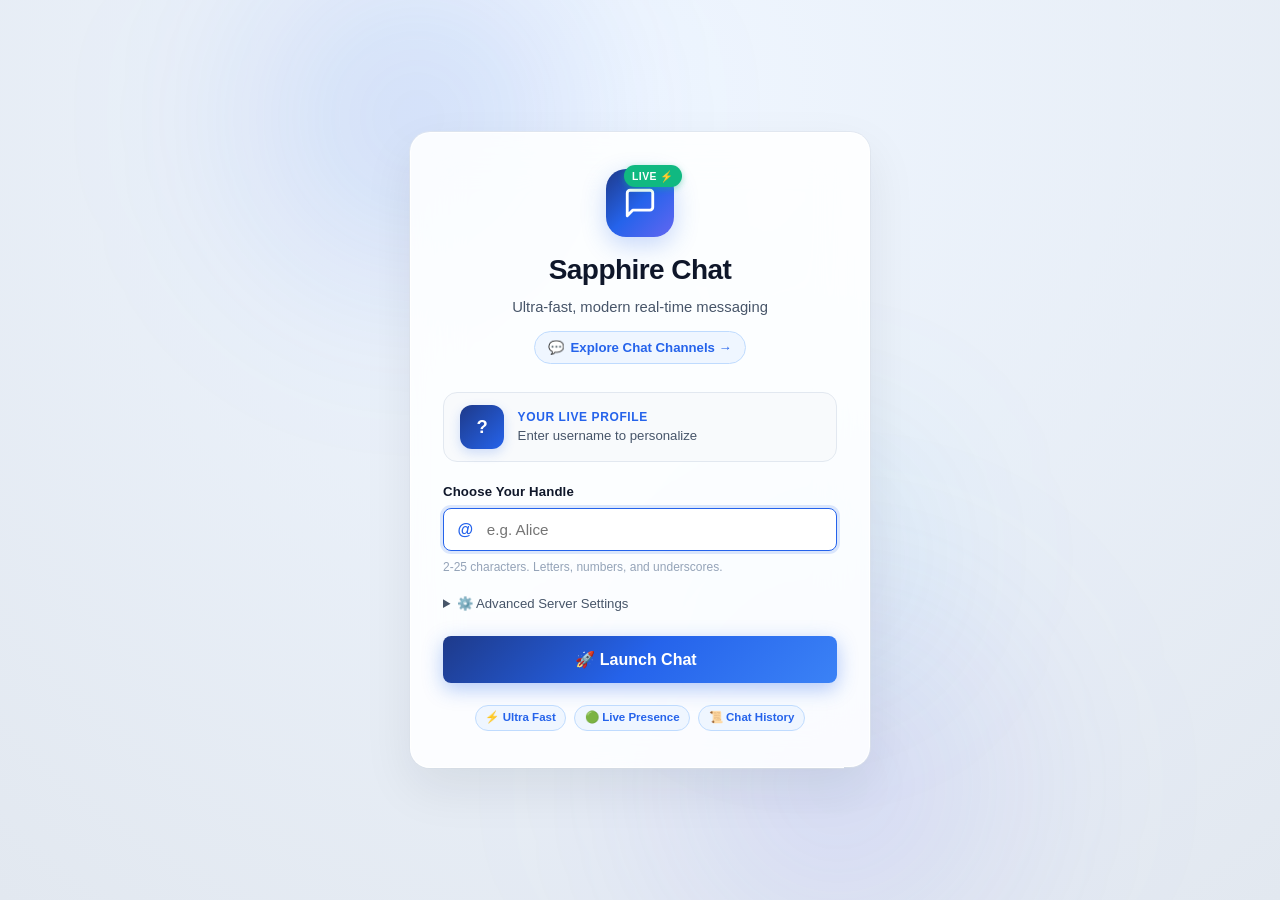
==== commit b252ac78: "feat(frontend): remove floating background mock messages and apply clean Midnight Sapphire & Slate d" ====
--- a/frontend/index.html
+++ b/frontend/index.html
@@ -14,56 +14,29 @@
 
     <!-- ================= JOIN / LOGIN SCREEN ================= -->
     <section id="join-screen" class="screen active">
-      <!-- Sunlit Dappled Glow Orbs (Komorebi Forest Canopy) -->
+      <!-- Ambient Backlight Orbs -->
       <div class="ambient-glow glow-1"></div>
       <div class="ambient-glow glow-2"></div>
       <div class="ambient-glow glow-3"></div>
-
-      <!-- Floating Decorative Nature Chat Bubbles -->
-      <div class="floating-bubble bubble-left-top">
-        <span class="bubble-avatar" style="background: linear-gradient(135deg, #2d6a4f, #52b788);">🌿</span>
-        <div class="bubble-content">
-          <span class="bubble-user">Forest Canopy</span>
-          <span class="bubble-msg">Morning dew on the mountain trails 🍃</span>
-        </div>
-        <span class="live-dot"></span>
-      </div>
-
-      <div class="floating-bubble bubble-right-top">
-        <span class="bubble-avatar" style="background: linear-gradient(135deg, #bc6c25, #dda15e);">🪵</span>
-        <div class="bubble-content">
-          <span class="bubble-user" style="color: #934c11;">Cedar Grove</span>
-          <span class="bubble-msg">Sunlight filtering through the pines ☀️</span>
-        </div>
-      </div>
-
-      <div class="floating-bubble bubble-left-bottom">
-        <span class="bubble-avatar" style="background: linear-gradient(135deg, #1b4332, #40916c);">🌱</span>
-        <div class="bubble-content">
-          <span class="bubble-user">Green Sanctuary</span>
-          <span class="bubble-msg">Peaceful sanctuary chat is active 🌲</span>
-        </div>
-      </div>
 
       <div class="join-card glassmorphism">
         <div class="brand-header">
           <div class="brand-icon-wrapper">
             <div class="brand-icon gradient-glow">
               <svg viewBox="0 0 24 24" width="34" height="34" fill="none" stroke="currentColor" stroke-width="2" stroke-linecap="round" stroke-linejoin="round">
-                <path d="M11 20A7 7 0 0 1 9.8 6.1C15.5 5 17 4.48 19 2c1 2 2 4.5 1.4 10.2A7 7 0 0 1 11 20z"></path>
-                <path d="M2 21c0-3 1.85-5.36 5.08-6C9.5 14.52 12 13 13 12"></path>
+                <path d="M21 15a2 2 0 0 1-2 2H7l-4 4V5a2 2 0 0 1 2-2h14a2 2 0 0 1 2 2z"></path>
               </svg>
             </div>
-            <span class="status-pulse-badge">LIVE 🍃</span>
-          </div>
-
-          <h1 class="gradient-title">Nature Chat</h1>
-          <p class="brand-subtitle">Serene, realistic nature-inspired real-time messaging</p>
+            <span class="status-pulse-badge">LIVE ⚡</span>
+          </div>
+
+          <h1 class="gradient-title">Sapphire Chat</h1>
+          <p class="brand-subtitle">Ultra-fast, modern real-time messaging</p>
           
           <div class="hero-nav-switch">
-            <a href="rooms.html" class="nav-link-btn gradient-border-btn" title="Explore Botanical Nature Rooms">
-              <span class="nav-icon">🌲</span>
-              <span>Explore Nature Rooms →</span>
+            <a href="rooms.html" class="nav-link-btn gradient-border-btn" title="Explore Chat Rooms">
+              <span class="nav-icon">💬</span>
+              <span>Explore Chat Channels →</span>
             </a>
           </div>
         </div>
--- a/frontend/style.css
+++ b/frontend/style.css
@@ -1,67 +1,66 @@
 /* ==========================================================================
-   CSS VARIABLES & DESIGN SYSTEM - REALISTIC BOTANICAL NATURE THEME
+   CSS VARIABLES & DESIGN SYSTEM - MIDNIGHT SAPPHIRE & ROYAL SLATE THEME
+   Modern, ultra-clean, captivating real-time messaging interface.
    ========================================================================== */
 :root {
-  /* Lush Forest & Organic Nature Palette */
-  --forest-deep: #0e271a;          /* Deepest Pine Canopy */
-  --forest-dark: #1b4332;          /* Rich Evergreen */
-  --forest-mid: #2d6a4f;           /* Lush Moss Green */
-  --forest-leaf: #40916c;          /* Vibrant Leaf Green */
-  --forest-light: #52b788;         /* Fresh Sprout Green */
-  --forest-mint: #74c69d;          /* Soft Mint Leaf */
-  --mist-pale: #d8f3dc;            /* Morning Dew Light Green */
-  --mist-soft: #e9f5ed;            /* Ultra Soft Dewdrop White */
-  --earth-amber: #bc6c25;          /* Warm Cedar Bark */
-  --earth-light: #dda15e;          /* Golden Sunbeam */
-  --earth-sand: #f5f2eb;           /* Organic Pebble Sand */
-
-  /* Theme Primary (Lush Moss) & Accents */
-  --primary: #2d6a4f;
-  --primary-hover: #1b4332;
-  --primary-light: #e9f5ed;
-  --primary-dark: #0e271a;
-  --accent: #52b788;
-  --accent-hover: #40916c;
-
-  /* Natural Canvas & Pure Surfaces */
-  --bg-app: #f4f7f4;               /* Fresh Morning Mist Canvas */
-  --bg-surface: #ffffff;           /* Clean Organic White Stone */
-  --bg-surface-elevated: #f9fbf9;
-  --bg-surface-subtle: #f0f5f0;
-  --border-color: #dde6dd;          /* Delicate Leaf-Tinted Border */
-  --border-focus: #2d6a4f;          /* Lush Moss Focus Ring */
+  /* Sapphire & Slate Palette */
+  --sapphire-deep: #0f172a;         /* Deep Midnight Slate */
+  --sapphire-dark: #1e293b;         /* Rich Slate Charcoal */
+  --sapphire-navy: #1e3a8a;         /* Deep Royal Navy */
+  --sapphire-mid: #2563eb;          /* Brilliant Sapphire Blue */
+  --sapphire-light: #3b82f6;        /* Bright Sky Cobalt */
+  --sapphire-soft: #60a5fa;         /* Soft Cloud Blue */
+  --sapphire-pale: #eff6ff;         /* Ice Dew Blue */
+  --indigo-accent: #6366f1;         /* Electric Indigo */
+  --indigo-glow: rgba(37, 99, 235, 0.25);
+
+  /* Theme Primary & Interactive Accents */
+  --primary: #2563eb;
+  --primary-hover: #1d4ed8;
+  --primary-light: #eff6ff;
+  --primary-dark: #1e3a8a;
+  --accent: #6366f1;
+  --accent-hover: #4f46e5;
+
+  /* Surfaces & Clean Backgrounds */
+  --bg-app: #f1f5f9;                /* Ice Slate Canvas */
+  --bg-surface: #ffffff;            /* Pure Crisp White */
+  --bg-surface-elevated: #f8fafc;
+  --bg-surface-subtle: #f1f5f9;
+  --border-color: #e2e8f0;          /* Crisp Slate Border */
+  --border-focus: #2563eb;          /* Sapphire Focus Ring */
   
   /* Typography Colors */
-  --text-main: #0b1d14;            /* Deep Pine Charcoal (Ultra Readable) */
-  --text-muted: #3d5a49;           /* Sage Charcoal Secondary */
-  --text-dim: #718a7c;             /* Muted Leaf Stem */
-
-  /* Status Colors */
-  --color-online: #2d6a4f;
-  --color-offline: #718a7c;
-  --color-danger: #c53030;
-  --color-danger-bg: #fff5f5;
-  --color-warning: #d69e2e;
-  --color-joined: #2d6a4f;
-  --color-left: #c05621;
-
-  /* Chat Bubbles - Morning Dew Leaf & Crisp White Stone */
-  --outgoing-bg: #d8f3dc;          /* Lush Morning Dew Leaf Bubble */
-  --outgoing-text: #0e2e1e;        /* Deep Forest Green Text */
-  --outgoing-time: #2d6a4f;        /* Forest Moss Timestamp */
-  --incoming-bg: #ffffff;          /* Pure Crisp White Stone Bubble */
-  --incoming-text: #0b1d14;        /* Deep Natural Charcoal Text */
-  --incoming-border: #dde6dd;
-
-  /* Radii & Shadows */
+  --text-main: #0f172a;             /* Obsidian Slate (Maximum Readability) */
+  --text-muted: #475569;            /* Cool Slate Secondary */
+  --text-dim: #94a3b8;              /* Soft Slate Hint */
+
+  /* Status Indicators */
+  --color-online: #10b981;
+  --color-offline: #94a3b8;
+  --color-danger: #ef4444;
+  --color-danger-bg: #fef2f2;
+  --color-warning: #f59e0b;
+  --color-joined: #2563eb;
+  --color-left: #ea580c;
+
+  /* Chat Message Bubbles */
+  --outgoing-bg: linear-gradient(135deg, #2563eb 0%, #3b82f6 100%);
+  --outgoing-text: #ffffff;
+  --outgoing-time: rgba(255, 255, 255, 0.85);
+  --incoming-bg: #ffffff;
+  --incoming-text: #0f172a;
+  --incoming-border: #e2e8f0;
+
+  /* Radii & Elevations */
   --radius-sm: 8px;
-  --radius-md: 12px;
-  --radius-lg: 18px;
+  --radius-md: 14px;
+  --radius-lg: 20px;
   --radius-full: 9999px;
 
-  --shadow-sm: 0 1px 2px rgba(14, 39, 26, 0.05);
-  --shadow-md: 0 4px 14px rgba(45, 106, 79, 0.12), 0 2px 6px rgba(14, 39, 26, 0.04);
-  --shadow-lg: 0 12px 28px rgba(14, 39, 26, 0.1), 0 4px 12px rgba(45, 106, 79, 0.12);
+  --shadow-sm: 0 1px 3px rgba(15, 23, 42, 0.05);
+  --shadow-md: 0 4px 16px rgba(37, 99, 235, 0.1), 0 2px 6px rgba(15, 23, 42, 0.04);
+  --shadow-lg: 0 12px 32px rgba(15, 23, 42, 0.12), 0 4px 12px rgba(37, 99, 235, 0.08);
   --font-family: -apple-system, BlinkMacSystemFont, 'Segoe UI', Roboto, Helvetica, Arial, sans-serif;
   --transition-fast: 0.15s ease;
   --transition-normal: 0.25s ease;
@@ -100,171 +99,109 @@
 }
 
 .screen {
+  height: 100%;
   width: 100%;
-  height: 100%;
-  display: flex;
+  display: flex;
+  transition: opacity var(--transition-normal), visibility var(--transition-normal);
 }
 
 .screen.hidden {
   display: none !important;
+  opacity: 0;
+  visibility: hidden;
+}
+
+.screen.active {
+  display: flex;
+  opacity: 1;
+  visibility: visible;
 }
 
 /* ==========================================================================
-   JOIN / LOGIN SCREEN (REALISTIC NATURE SANCTUARY)
+   JOIN / LOGIN SCREEN (CLEAN SAPPHIRE GLASS)
    ========================================================================== */
 #join-screen {
   align-items: center;
   justify-content: center;
-  padding: 1.5rem;
-  background: radial-gradient(circle at 10% 20%, #e9f5ed 0%, #f4f7f4 50%, #eef3ed 100%);
+  background: radial-gradient(circle at 50% 10%, #eff6ff 0%, #e2e8f0 100%);
   position: relative;
   overflow: hidden;
-}
-
-/* Sunlit Dappled Glow Orbs (Komorebi Forest Canopy) */
+  padding: 1.5rem;
+}
+
+/* Ambient Backlight Orbs */
 .ambient-glow {
   position: absolute;
   border-radius: 50%;
-  filter: blur(80px);
+  filter: blur(90px);
   pointer-events: none;
-  opacity: 0.45;
-  animation: floatOrb 14s ease-in-out infinite alternate;
+  z-index: 1;
 }
 
 .glow-1 {
-  width: 420px;
-  height: 420px;
-  background: radial-gradient(circle, #52b788 0%, #52b78800 70%);
-  top: -80px;
-  left: -80px;
+  width: 450px;
+  height: 450px;
+  background: radial-gradient(circle, rgba(37, 99, 235, 0.22) 0%, transparent 70%);
+  top: -12%;
+  left: 15%;
+  animation: floatOrb 16s ease-in-out infinite alternate;
 }
 
 .glow-2 {
-  width: 460px;
-  height: 460px;
-  background: radial-gradient(circle, #2d6a4f 0%, #2d6a4f00 70%);
-  bottom: -100px;
-  right: -100px;
-  animation-duration: 18s;
+  width: 500px;
+  height: 500px;
+  background: radial-gradient(circle, rgba(99, 102, 241, 0.18) 0%, transparent 70%);
+  bottom: -15%;
+  right: 15%;
+  animation: floatOrb 20s ease-in-out infinite alternate-reverse;
 }
 
 .glow-3 {
-  width: 340px;
-  height: 340px;
-  background: radial-gradient(circle, #dda15e 0%, #dda15e00 70%);
-  top: 35%;
-  right: 15%;
-  animation-duration: 12s;
+  width: 300px;
+  height: 300px;
+  background: radial-gradient(circle, rgba(14, 165, 233, 0.15) 0%, transparent 70%);
+  top: 45%;
+  right: 25%;
+  animation: floatOrb 12s ease-in-out infinite alternate;
 }
 
 @keyframes floatOrb {
   0% { transform: translate(0, 0) scale(1); }
-  50% { transform: translate(30px, 35px) scale(1.08); }
-  100% { transform: translate(-25px, -30px) scale(0.96); }
-}
-
-/* Floating Real-Time Nature Chat Bubbles */
-.floating-bubble {
-  position: absolute;
-  display: flex;
-  align-items: center;
-  gap: 0.65rem;
-  background: rgba(255, 255, 255, 0.94);
-  backdrop-filter: blur(12px);
-  -webkit-backdrop-filter: blur(12px);
-  border: 1px solid #cce3cf;
-  padding: 0.6rem 1rem;
-  border-radius: var(--radius-full);
-  box-shadow: 0 10px 25px rgba(45, 106, 79, 0.12), 0 3px 6px rgba(0, 0, 0, 0.03);
-  z-index: 2;
-  pointer-events: none;
-  animation: floatBubble 6s ease-in-out infinite;
-}
-
-.bubble-left-top {
-  top: 14%;
-  left: 8%;
-  animation-delay: 0s;
-  border-color: #b7e4c7;
-}
-
-.bubble-right-top {
-  top: 18%;
-  right: 9%;
-  animation-delay: 1.5s;
-  border-color: #e9d5be;
-}
-
-.bubble-left-bottom {
-  bottom: 14%;
-  left: 10%;
-  animation-delay: 3s;
-  border-color: #b7e4c7;
-}
-
-@keyframes floatBubble {
-  0%, 100% { transform: translateY(0); }
-  50% { transform: translateY(-12px); }
-}
-
-.bubble-avatar {
-  width: 28px;
-  height: 28px;
-  border-radius: 50%;
-  display: flex;
-  align-items: center;
-  justify-content: center;
-  font-size: 0.75rem;
-  font-weight: 700;
-  color: white;
-}
-
-.bubble-content {
-  display: flex;
-  flex-direction: column;
-}
-
-.bubble-user {
-  font-size: 0.7rem;
-  font-weight: 700;
-  color: #2d6a4f;
-  line-height: 1.2;
-}
-
-.bubble-msg {
-  font-size: 0.8rem;
-  color: #0b1d14;
-  font-weight: 500;
-  line-height: 1.2;
-}
-
-.live-dot {
-  width: 8px;
-  height: 8px;
-  border-radius: 50%;
-  background-color: #40916c;
-  box-shadow: 0 0 8px #52b788;
-}
-
-/* Glassmorphism Join Card */
+  50% { transform: translate(40px, 30px) scale(1.08); }
+  100% { transform: translate(-30px, -20px) scale(0.95); }
+}
+
+/* Join Card Glassmorphism */
 .join-card {
   width: 100%;
   max-width: 460px;
-  background: rgba(255, 255, 255, 0.96);
-  backdrop-filter: blur(20px);
-  -webkit-backdrop-filter: blur(20px);
-  border: 1px solid #cce3cf;
+  background: rgba(255, 255, 255, 0.88);
+  backdrop-filter: blur(24px) saturate(180%);
+  -webkit-backdrop-filter: blur(24px) saturate(180%);
+  border: 1px solid rgba(255, 255, 255, 0.95);
   border-radius: var(--radius-lg);
+  box-shadow: 0 20px 50px rgba(15, 23, 42, 0.08), 0 0 0 1px rgba(226, 232, 240, 0.8);
   padding: 2.25rem 2rem;
-  box-shadow: 0 20px 45px rgba(45, 106, 79, 0.14), 0 4px 15px rgba(188, 108, 37, 0.05);
-  animation: fadeIn 0.4s ease-out;
   position: relative;
   z-index: 5;
-}
-
+  animation: cardEntrance 0.4s cubic-bezier(0.16, 1, 0.3, 1);
+}
+
+@keyframes cardEntrance {
+  from {
+    opacity: 0;
+    transform: translateY(20px) scale(0.97);
+  }
+  to {
+    opacity: 1;
+    transform: translateY(0) scale(1);
+  }
+}
+
+/* Brand Header */
 .brand-header {
   text-align: center;
-  margin-bottom: 1.5rem;
+  margin-bottom: 1.75rem;
 }
 
 .brand-icon-wrapper {
@@ -273,107 +210,110 @@
   margin-bottom: 0.75rem;
 }
 
-/* Rich Forest-to-Leaf Gradient Botanical Brand Icon */
-.brand-icon.gradient-glow,
-.brand-icon.gradient-glow-rooms {
-  width: 64px;
-  height: 64px;
-  background: linear-gradient(135deg, #1b4332 0%, #2d6a4f 50%, #52b788 100%);
-  color: #d8f3dc;
-  border-radius: var(--radius-md);
+.brand-icon {
+  width: 68px;
+  height: 68px;
+  border-radius: 20px;
   display: flex;
   align-items: center;
   justify-content: center;
-  box-shadow: 0 8px 24px rgba(45, 106, 79, 0.35);
+  color: white;
+  margin: 0 auto;
+}
+
+.gradient-glow {
+  background: linear-gradient(135deg, #1e3a8a 0%, #2563eb 50%, #6366f1 100%);
+  box-shadow: 0 8px 24px var(--indigo-glow);
+}
+
+.gradient-glow-rooms {
+  background: linear-gradient(135deg, #0f172a 0%, #3b82f6 50%, #6366f1 100%);
+  box-shadow: 0 8px 24px rgba(99, 102, 241, 0.35);
 }
 
 .status-pulse-badge {
   position: absolute;
-  bottom: -4px;
+  top: -4px;
   right: -8px;
-  background: #2d6a4f;
-  color: #d8f3dc;
   font-size: 0.65rem;
   font-weight: 800;
-  padding: 0.15rem 0.45rem;
+  letter-spacing: 0.05em;
+  padding: 0.2rem 0.5rem;
   border-radius: var(--radius-full);
-  border: 2px solid #ffffff;
-  box-shadow: 0 0 10px rgba(45, 106, 79, 0.5);
-  animation: pulseBadge 2.2s infinite;
-}
-
-.status-pulse-badge.rooms-badge {
-  background: #1b4332;
-  color: #b7e4c7;
-}
-
-@keyframes pulseBadge {
-  0%, 100% { transform: scale(1); }
-  50% { transform: scale(1.08); }
-}
-
-/* Realistic Botanical Gradient Title */
+  background: #10b981;
+  color: white;
+  box-shadow: 0 2px 6px rgba(16, 185, 129, 0.4);
+}
+
+.rooms-badge {
+  background: #6366f1;
+  box-shadow: 0 2px 6px rgba(99, 102, 241, 0.4);
+}
+
 .gradient-title {
-  font-size: 1.8rem;
+  font-size: 1.75rem;
   font-weight: 800;
-  letter-spacing: -0.025em;
-  background: linear-gradient(135deg, #1b4332 0%, #2d6a4f 60%, #40916c 100%);
-  -webkit-background-clip: text;
-  -webkit-text-fill-color: transparent;
-  margin-bottom: 0.25rem;
+  letter-spacing: -0.02em;
+  color: #0f172a;
+  margin-bottom: 0.35rem;
 }
 
 .brand-subtitle {
-  font-size: 0.875rem;
-  color: #3d5a49;
+  color: var(--text-muted);
+  font-size: 0.925rem;
+  line-height: 1.4;
 }
 
 .hero-nav-switch {
-  margin-top: 0.75rem;
-}
-
-.gradient-border-btn {
-  background: #e9f5ed;
-  border: 1px solid #b7e4c7;
-  color: #1b4332;
-  box-shadow: 0 2px 6px rgba(45, 106, 79, 0.1);
-  font-weight: 700;
-}
-
-.gradient-border-btn:hover {
-  background: linear-gradient(135deg, #2d6a4f 0%, #40916c 100%);
-  border-color: #2d6a4f;
-  color: white;
-  box-shadow: 0 4px 14px rgba(45, 106, 79, 0.3);
-}
-
-/* Live Avatar Identity Box */
+  margin-top: 0.85rem;
+}
+
+.nav-link-btn {
+  display: inline-flex;
+  align-items: center;
+  gap: 0.4rem;
+  font-size: 0.825rem;
+  font-weight: 600;
+  color: var(--primary);
+  text-decoration: none;
+  padding: 0.35rem 0.85rem;
+  border-radius: var(--radius-full);
+  background-color: var(--sapphire-pale);
+  border: 1px solid #bfdbfe;
+  transition: all var(--transition-fast);
+}
+
+.nav-link-btn:hover {
+  background-color: #dbeafe;
+  color: var(--primary-hover);
+  transform: translateY(-1px);
+}
+
+/* Avatar Preview Box */
 .avatar-preview-box {
   display: flex;
   align-items: center;
   gap: 0.85rem;
-  background: #e9f5ed60;
-  border: 1px solid #cce3cf;
+  padding: 0.75rem 1rem;
+  background: #f8fafc;
+  border: 1px solid var(--border-color);
   border-radius: var(--radius-md);
-  padding: 0.65rem 0.85rem;
-  margin-bottom: 1.15rem;
-  transition: all var(--transition-fast);
+  margin-bottom: 1.25rem;
 }
 
 .avatar-preview {
   width: 44px;
   height: 44px;
-  border-radius: 50%;
+  border-radius: 12px;
+  background: linear-gradient(135deg, #1e3a8a, #2563eb);
+  color: white;
+  font-weight: 700;
+  font-size: 1.15rem;
   display: flex;
   align-items: center;
   justify-content: center;
-  font-size: 1.1rem;
-  font-weight: 700;
-  color: white;
-  background: linear-gradient(135deg, #2d6a4f 0%, #52b788 100%);
-  box-shadow: 0 4px 12px rgba(45, 106, 79, 0.3);
-  transition: all 0.2s ease;
-  user-select: none;
+  flex-shrink: 0;
+  box-shadow: 0 4px 12px rgba(37, 99, 235, 0.2);
 }
 
 .avatar-meta {
@@ -382,21 +322,23 @@
 }
 
 .avatar-label {
+  font-size: 0.75rem;
+  font-weight: 700;
+  text-transform: uppercase;
+  letter-spacing: 0.05em;
+  color: var(--primary);
+}
+
+.avatar-sub {
   font-size: 0.825rem;
-  font-weight: 700;
-  color: #1b4332;
-}
-
-.avatar-sub {
-  font-size: 0.725rem;
-  color: #3d5a49;
-}
-
-/* Form Controls */
+  color: var(--text-muted);
+}
+
+/* Forms & Inputs */
 .join-form {
   display: flex;
   flex-direction: column;
-  gap: 1.25rem;
+  gap: 1.15rem;
 }
 
 .form-group {
@@ -407,91 +349,120 @@
 
 .form-group label {
   font-size: 0.825rem;
-  font-weight: 700;
-  color: #0b1d14;
-  text-transform: uppercase;
-  letter-spacing: 0.04em;
+  font-weight: 600;
+  color: var(--text-main);
+  letter-spacing: 0.01em;
 }
 
 .input-wrapper {
   position: relative;
   display: flex;
   align-items: center;
+  background: #ffffff;
+  border: 1px solid var(--border-color);
+  border-radius: var(--radius-sm);
+  transition: all var(--transition-fast);
+}
+
+.input-wrapper:focus-within {
+  border-color: var(--primary);
+  box-shadow: 0 0 0 3px rgba(37, 99, 235, 0.15);
 }
 
 .input-icon {
-  position: absolute;
-  left: 0.875rem;
-  color: #2d6a4f;
-  font-weight: 700;
-  font-size: 1rem;
-  pointer-events: none;
+  padding-left: 0.85rem;
+  font-weight: 700;
+  color: var(--primary);
+  user-select: none;
 }
 
 .input-wrapper input {
-  padding-left: 2.25rem;
-}
-
-input[type="text"] {
   width: 100%;
-  padding: 0.75rem 1rem;
-  background-color: #ffffff;
-  border: 1px solid #cbd8cb;
-  border-radius: var(--radius-sm);
-  color: #0b1d14;
+  padding: 0.75rem 0.85rem;
   font-size: 0.95rem;
+  border: none;
+  background: transparent;
+  outline: none;
+  color: var(--text-main);
   font-family: inherit;
-  transition: border-color var(--transition-fast), box-shadow var(--transition-fast);
-}
-
-input[type="text"]:focus {
-  outline: none;
-  border-color: #2d6a4f;
-  box-shadow: 0 0 0 3px rgba(45, 106, 79, 0.22);
-}
-
-input[type="text"]::placeholder {
-  color: #718a7c;
 }
 
 .input-hint {
   font-size: 0.75rem;
-  color: #3d5a49;
-}
-
-/* Glowing Input Wrapper Focus */
-.glowing-input input[type="text"]:focus {
-  border-color: #2d6a4f;
-  box-shadow: 0 0 0 3px rgba(45, 106, 79, 0.22);
-}
-
-/* Collapsible Settings */
+  color: var(--text-dim);
+}
+
+/* Room Presets Grid (rooms.html) */
+.room-presets-label {
+  font-size: 0.75rem;
+  font-weight: 600;
+  color: var(--text-muted);
+  margin-top: 0.35rem;
+}
+
+.room-presets-grid {
+  display: grid;
+  grid-template-columns: repeat(2, 1fr);
+  gap: 0.5rem;
+  margin-top: 0.25rem;
+}
+
+.room-preset-btn {
+  display: flex;
+  align-items: center;
+  gap: 0.35rem;
+  padding: 0.55rem 0.75rem;
+  border-radius: var(--radius-sm);
+  background: #f8fafc;
+  border: 1px solid var(--border-color);
+  font-size: 0.825rem;
+  font-weight: 600;
+  color: var(--text-muted);
+  cursor: pointer;
+  transition: all var(--transition-fast);
+  text-align: left;
+}
+
+.room-preset-btn:hover {
+  background: var(--sapphire-pale);
+  border-color: #bfdbfe;
+  color: var(--primary);
+}
+
+.room-preset-btn.selected {
+  background: var(--sapphire-pale);
+  border-color: var(--primary);
+  color: var(--primary);
+  font-weight: 700;
+  box-shadow: 0 2px 8px rgba(37, 99, 235, 0.15);
+}
+
+.room-hash {
+  color: var(--primary);
+  font-weight: 700;
+}
+
+/* Advanced Server Toggle */
 .server-config-toggle {
-  background: #f4f7f4;
-  border: 1px solid #dde6dd;
-  border-radius: var(--radius-sm);
-  padding: 0.6rem 0.85rem;
   font-size: 0.825rem;
+  color: var(--text-muted);
+  margin-top: -0.25rem;
 }
 
 .server-config-toggle summary {
   cursor: pointer;
-  color: #2d6a4f;
-  font-weight: 700;
   user-select: none;
+  padding: 0.25rem 0;
+  color: var(--text-muted);
+  font-weight: 500;
 }
 
 .server-config-toggle summary:hover {
-  color: #1b4332;
+  color: var(--primary);
 }
 
 .config-field {
-  margin-top: 0.75rem;
-}
-
-.config-field code {
-  color: #1b4332;
-  font-weight: 600;
+  margin-top: 0.65rem;
 }
 
 /* Buttons */
@@ -526,13 +497,13 @@
 
 .btn-secondary {
   background-color: #ffffff;
-  color: #0b1d14;
-  border: 1px solid #cbd8cb;
+  color: #0f172a;
+  border: 1px solid var(--border-color);
 }
 
 .btn-secondary:hover:not(:disabled) {
-  background-color: #f4f7f4;
-  color: #1b4332;
+  background-color: #f8fafc;
+  color: var(--primary);
 }
 
 .btn-block {
@@ -544,28 +515,28 @@
   font-size: 0.825rem;
 }
 
-/* Vibrant Action Button - Lush Forest Canopy Gradient */
+/* Action Button */
 .btn-vibrant {
-  background: linear-gradient(135deg, #1b4332 0%, #2d6a4f 50%, #40916c 100%);
+  background: linear-gradient(135deg, #1e3a8a 0%, #2563eb 50%, #3b82f6 100%);
   color: white;
   font-weight: 700;
   font-size: 1rem;
   padding: 0.85rem 1.25rem;
   border-radius: var(--radius-sm);
-  box-shadow: 0 6px 20px rgba(45, 106, 79, 0.35);
+  box-shadow: 0 6px 20px rgba(37, 99, 235, 0.35);
   transition: all var(--transition-fast);
 }
 
 .btn-vibrant:hover:not(:disabled) {
-  background: linear-gradient(135deg, #0e271a 0%, #1b4332 50%, #2d6a4f 100%);
-  box-shadow: 0 8px 25px rgba(45, 106, 79, 0.5);
+  background: linear-gradient(135deg, #172554 0%, #1d4ed8 50%, #2563eb 100%);
+  box-shadow: 0 8px 25px rgba(37, 99, 235, 0.5);
   transform: translateY(-1px);
 }
 
 .icon-btn {
   background: transparent;
   border: none;
-  color: #3d5a49;
+  color: var(--text-muted);
   cursor: pointer;
   padding: 0.5rem;
   display: flex;
@@ -575,11 +546,11 @@
 }
 
 .icon-btn:hover {
-  color: #1b4332;
-  background-color: #e9f5ed;
-}
-
-/* Feature Highlights Pills (Natural Leaves & Earth Accents) */
+  color: var(--primary);
+  background-color: var(--sapphire-pale);
+}
+
+/* Feature Pills */
 .feature-pills {
   display: flex;
   align-items: center;
@@ -590,119 +561,95 @@
 }
 
 .feature-pills .pill {
-  font-size: 0.7rem;
-  font-weight: 700;
-  color: #1b4332;
-  background: #e9f5ed;
-  border: 1px solid #b7e4c7;
-  padding: 0.2rem 0.55rem;
+  font-size: 0.72rem;
+  font-weight: 600;
+  color: var(--primary);
+  background: var(--sapphire-pale);
+  border: 1px solid #bfdbfe;
+  padding: 0.2rem 0.6rem;
   border-radius: var(--radius-full);
-}
-
-.feature-pills .pill:nth-child(2) {
-  color: #934c11;
-  background: #fbf5ee;
-  border-color: #f1ddc9;
-}
-
-/* Spinners */
-.btn-spinner {
-  width: 16px;
-  height: 16px;
-  border: 2px solid rgba(255, 255, 255, 0.3);
-  border-top-color: white;
-  border-radius: 50%;
-  animation: spin 0.8s linear infinite;
-}
-
-@keyframes spin {
-  to { transform: rotate(360deg); }
 }
 
 /* Alert Banner */
 .alert-banner {
   padding: 0.75rem 1rem;
   border-radius: var(--radius-sm);
-  font-size: 0.85rem;
+  font-size: 0.875rem;
+  font-weight: 500;
   margin-bottom: 1.25rem;
+  display: flex;
+  align-items: center;
+  gap: 0.5rem;
   background-color: var(--color-danger-bg);
-  border: 1px solid var(--color-danger);
   color: var(--color-danger);
-  font-weight: 600;
-  animation: shake 0.3s ease;
+  border: 1px solid rgba(239, 68, 68, 0.3);
+}
+
+.alert-banner.hidden {
+  display: none !important;
 }
 
 /* ==========================================================================
-   MAIN CHAT SCREEN LAYOUT (NATURAL SANCTUARY)
+   MAIN CHAT SCREEN (MIDNIGHT SAPPHIRE & BLUEPRINT SLATE)
    ========================================================================== */
 #chat-screen {
   flex-direction: column;
+  background-color: var(--bg-app);
 }
 
 /* Chat Header */
 .chat-header {
   height: 64px;
-  min-height: 64px;
   background-color: #ffffff;
   border-bottom: 1px solid var(--border-color);
+  padding: 0 1.5rem;
   display: flex;
   align-items: center;
   justify-content: space-between;
-  padding: 0 1.25rem;
-  box-shadow: 0 1px 4px rgba(14, 39, 26, 0.04);
   z-index: 10;
+  box-shadow: 0 1px 4px rgba(15, 23, 42, 0.04);
 }
 
 .chat-header-left {
   display: flex;
   align-items: center;
+  gap: 1rem;
+}
+
+.header-brand {
+  display: flex;
+  align-items: center;
   gap: 0.75rem;
-}
-
-.header-brand {
-  display: flex;
-  align-items: center;
-  gap: 0.65rem;
 }
 
 .header-brand h2 {
   font-size: 1.05rem;
-  font-weight: 800;
-  color: #1b4332;
-  line-height: 1.2;
+  font-weight: 700;
+  color: #0f172a;
+  letter-spacing: -0.01em;
 }
 
 .connection-status {
-  font-size: 0.75rem;
-  color: var(--color-online);
-  font-weight: 700;
-  line-height: 1.2;
+  font-size: 0.775rem;
+  color: #10b981;
+  font-weight: 600;
 }
 
 .connection-status.offline {
-  color: var(--color-danger);
-}
-
-.connection-status.connecting {
-  color: var(--color-warning);
+  color: var(--color-offline);
 }
 
 .header-status-indicator {
   width: 10px;
   height: 10px;
   border-radius: 50%;
-  background-color: #40916c;
-  box-shadow: 0 0 8px #52b788;
+  background-color: #10b981;
+  box-shadow: 0 0 0 3px rgba(16, 185, 129, 0.2);
 }
 
 .header-status-indicator.offline {
-  background-color: var(--color-danger);
-  box-shadow: 0 0 8px var(--color-danger);
-}
-
-.header-status-indicator.connecting {
-  background-color: var(--color-warning);
-  box-shadow: 0 0 8px var(--color-warning);
+  background-color: var(--color-offline);
+  box-shadow: none;
 }
 
 .chat-header-right {
@@ -715,67 +662,78 @@
   display: flex;
   align-items: center;
   gap: 0.5rem;
-  padding: 0.35rem 0.75rem;
-  background-color: #e9f5ed;
-  border: 1px solid #b7e4c7;
+  padding: 0.25rem 0.75rem 0.25rem 0.35rem;
   border-radius: var(--radius-full);
+  background-color: #f8fafc;
+  border: 1px solid var(--border-color);
 }
 
 .current-user-name {
   font-size: 0.85rem;
-  font-weight: 700;
-  color: #1b4332;
-  max-width: 120px;
-  overflow: hidden;
-  text-overflow: ellipsis;
-  white-space: nowrap;
-}
-
-/* Chat Body Layout */
+  font-weight: 600;
+  color: #0f172a;
+}
+
+/* User Avatars */
+.avatar {
+  width: 32px;
+  height: 32px;
+  border-radius: 50%;
+  display: flex;
+  align-items: center;
+  justify-content: center;
+  font-weight: 700;
+  font-size: 0.8rem;
+  color: white;
+  user-select: none;
+  background: linear-gradient(135deg, #2563eb, #6366f1);
+}
+
+.avatar-sm {
+  width: 26px;
+  height: 26px;
+  font-size: 0.75rem;
+}
+
+/* ==========================================================================
+   CHAT BODY & SIDEBAR
+   ========================================================================== */
 .chat-body {
   flex: 1;
   display: flex;
   overflow: hidden;
-  position: relative;
-  background-color: var(--bg-app);
-}
-
-/* ==========================================================================
-   ONLINE USERS SIDEBAR
-   ========================================================================== */
+  height: calc(100vh - 64px);
+}
+
 .sidebar {
   width: 260px;
-  min-width: 260px;
   background-color: #ffffff;
   border-right: 1px solid var(--border-color);
   display: flex;
   flex-direction: column;
-  height: 100%;
+  z-index: 5;
   transition: transform var(--transition-normal);
-  z-index: 20;
 }
 
 .sidebar-header {
   padding: 1rem 1.25rem;
+  border-bottom: 1px solid var(--border-color);
   display: flex;
   align-items: center;
   justify-content: space-between;
-  border-bottom: 1px solid var(--border-color);
-  background-color: #ffffff;
 }
 
 .sidebar-header h3 {
-  font-size: 0.875rem;
-  font-weight: 800;
+  font-size: 0.85rem;
+  font-weight: 700;
   text-transform: uppercase;
   letter-spacing: 0.05em;
-  color: #1b4332;
+  color: var(--text-muted);
 }
 
 .user-count-badge {
-  background-color: #e9f5ed;
-  color: #1b4332;
-  border: 1px solid #b7e4c7;
+  background-color: var(--sapphire-pale);
+  color: var(--primary);
   font-size: 0.75rem;
   font-weight: 700;
   padding: 0.15rem 0.55rem;
@@ -806,12 +764,12 @@
 }
 
 .user-item:hover {
-  background-color: #f4f7f4;
+  background-color: #f8fafc;
 }
 
 .user-item.is-self {
-  background-color: #e9f5ed;
-  border: 1px solid #b7e4c7;
+  background-color: var(--sapphire-pale);
+  border: 1px solid #bfdbfe;
 }
 
 .user-avatar-wrap {
@@ -825,7 +783,7 @@
   width: 8px;
   height: 8px;
   border-radius: 50%;
-  background-color: #40916c;
+  background-color: #10b981;
   border: 1.5px solid #ffffff;
 }
 
@@ -833,7 +791,7 @@
   flex: 1;
   font-size: 0.875rem;
   font-weight: 600;
-  color: #0b1d14;
+  color: #0f172a;
   overflow: hidden;
   text-overflow: ellipsis;
   white-space: nowrap;
@@ -841,36 +799,15 @@
 
 .self-tag {
   font-size: 0.7rem;
-  background-color: #2d6a4f;
+  background-color: var(--primary);
   color: white;
   padding: 0.1rem 0.35rem;
   border-radius: var(--radius-sm);
   font-weight: 700;
 }
 
-/* User Avatars */
-.avatar {
-  width: 32px;
-  height: 32px;
-  border-radius: 50%;
-  display: flex;
-  align-items: center;
-  justify-content: center;
-  font-weight: 700;
-  font-size: 0.8rem;
-  color: white;
-  user-select: none;
-  background-color: #2d6a4f;
-}
-
-.avatar-sm {
-  width: 26px;
-  height: 26px;
-  font-size: 0.75rem;
-}
-
 /* ==========================================================================
-   CHAT MAIN CONTAINER & REALISTIC BOTANICAL WALLPAPER
+   CHAT MAIN CONTAINER & CLEAN GEOMETRIC SLATE WALLPAPER
    ========================================================================== */
 .chat-main {
   flex: 1;
@@ -878,7 +815,7 @@
   flex-direction: column;
   height: 100%;
   position: relative;
-  background-color: #edf3eb;
+  background-color: #f1f5f9;
   overflow: hidden;
 }
 
@@ -900,7 +837,12 @@
   animation: slideDown 0.25s ease-out;
 }
 
-/* Messages Container - Serene Sunlit Botanical Canopy & High-Fidelity Woodland Wallpaper */
+@keyframes slideDown {
+  from { opacity: 0; transform: translate(-50%, -10px); }
+  to { opacity: 1; transform: translate(-50%, 0); }
+}
+
+/* Messages Container - Clean Blueprint Isometric Micro-Dot Wallpaper */
 .messages-container {
   flex: 1;
   overflow-y: auto;
@@ -909,33 +851,29 @@
   flex-direction: column;
   gap: 0.85rem;
   scroll-behavior: smooth;
-  background-color: #eaf1eb;
+  background-color: #f1f5f9;
   background-image: 
-    /* Sunlit Morning Komorebi Glow */
-    radial-gradient(ellipse 90% 40% at 50% 0%, rgba(255, 250, 225, 0.65) 0%, rgba(234, 241, 235, 0) 75%),
-    /* Soft Mist Atmosphere */
-    linear-gradient(180deg, rgba(244, 248, 244, 0.4) 0%, rgba(226, 236, 228, 0.7) 100%),
-    /* High-Fidelity Botanical Forest & Foliage Tile */
-    url("data:image/svg+xml,%3Csvg width='320' height='320' viewBox='0 0 320 320' xmlns='http://www.w3.org/2000/svg'%3E%3Cg fill='%232d6a4f' fill-opacity='0.085'%3E%3C!-- Broad Monstera Canopy Leaf --%3E%3Cpath d='M45 20c-15 0-28 11-28 27 0 9 4.5 16 11 21l-2 14 12-5c2.5 1.2 5.5 1.8 8.8 1.8 16 0 29-12 29-28 0-17-13.5-30.8-30.8-30.8zm-6 15c4-1.2 7.5-1.2 10 0-1.2 3.8-3.8 6.2-7.5 7.5-1.2-2.5-2.5-5-2.5-7.5zm15 6c2.5 2.5 3.8 5 3.8 8.8-3.8 0-7.5-1.2-8.8-3.8 1.2-2.5 3-4.5 5-5zm-22.5 7.5c2.5 1.2 5 3.8 6.2 6.2-2.5 1.2-6.2 1.2-7.5-1.2 0-2.5 0-3.8 1.3-5zm18.8 18.8c-3.8 1.2-7.5 0-10-1.2 1.2-3.8 3.8-6.2 7.5-6.2 1.2 2.5 1.8 5 2.5 7.4z'/%3E%3C!-- Fluttering Forest Butterfly --%3E%3Cpath d='M160 35c4-10 16-12 22-5 4 5 3 13-3 18 8 3 13 11 10 19-3 8-12 11-19 6 0 3-2 6-5 6-3 0-5-3-5-6-7 5-16 2-19-6-3-8 2-16 10-19-6-5-7-13-3-18 6-7 18-5 22 5z'/%3E%3C!-- Ginkgo Biloba Fan Leaf --%3E%3Cpath d='M255 30c-14-2-26 7-29 20-3 12 4 23 15 28l-3 16 7-1 2-15c13 2 26-5 30-18 4-13-3-26-16-29-3-.7-4 3-6 7l-2-7z'/%3E%3C!-- Delicate Woodland Fern Frond --%3E%3Cpath d='M100 130c-2 8-2 18 4 28l8-5c-5-8-5-15-3-20l-9-3zm10 13c-4 5-3 11 1 18l6-4c-4-5-4-10-1-15l-6 1zm15 8c-4 5-3 11 1 18l6-4c-4-5-4-10-1-15l-6 1z'/%3E%3C!-- Japanese Maple Leaf --%3E%3Cpath d='M220 140c-5-5-11-3-15 1-4 5-4 13 4 18-3 3-4 6-1 10 3 4 8 5 11 3 1 4 4 6 8 6 5 0 9-4 10-9 5 1 10-1 11-6 3-5 0-10-5-13 3-5 0-11-5-14-5-3-10 0-14 4z'/%3E%3C!-- Bamboo Shoot & Slender Blades --%3E%3Cpath d='M40 210c-8 0-14 6-14 14v32h5v-14c3-4 8-6 13-6 3 0 5 .6 8 2l3-5c-3-1.5-7-2-10-2v-6h13v-5H42v-9zm15 10c-5 4-9 10-9 18h4c0-5 3-10 6-13l-1-5z'/%3E%3C!-- Mountain Cedar Branch & Needles --%3E%3Cpath d='M175 220l18 10-18 10v-5l12-5-12-5v-5zm20 8l15 8-15 8v-4.5l9-3.5-9-3.5v-4.5zm-23 25c5-1.2 11 1.2 15 6.2l-4 2.5c-2.5-3.8-6.2-5-10-3.8l-1-4.9z'/%3E%3C!-- Forest Blossom & Floating Lotus Petals --%3E%3Cpath d='M265 240c-5-5-13-4-16 1-3 5 1 12 10 16 9-6 12-13 8-17-3-3-8-4-12 0z'/%3E%3Cpath d='M110 250c-4-4-10-3-13 1-3 4 1 10 6 16 8-6 9-13 7-17z'/%3E%3C!-- Fresh Dew Drops & Spores --%3E%3Ccircle cx='75' cy='95' r='3.5'/%3E%3Ccircle cx='135' cy='85' r='4'/%3E%3Ccircle cx='205' cy='80' r='3'/%3E%3Ccircle cx='290' cy='115' r='4.5'/%3E%3Ccircle cx='165' cy='180' r='3'/%3E%3Ccircle cx='60' cy='165' r='4'/%3E%3Ccircle cx='120' cy='210' r='3.5'/%3E%3Ccircle cx='270' cy='190' r='3'/%3E%3Ccircle cx='220' cy='280' r='4'/%3E%3Ccircle cx='30' cy='290' r='3'/%3E%3Ccircle cx='160' cy='300' r='3.5'/%3E%3Ccircle cx='295' cy='40' r='3'/%3E%3C/g%3E%3C/svg%3E");
-  background-repeat: repeat;
-  background-size: 320px 320px;
+    radial-gradient(circle at 50% 0%, rgba(239, 246, 255, 0.8) 0%, rgba(241, 245, 249, 0) 70%),
+    linear-gradient(to right, rgba(37, 99, 235, 0.04) 1px, transparent 1px),
+    linear-gradient(to bottom, rgba(37, 99, 235, 0.04) 1px, transparent 1px);
+  background-size: 100% 100%, 28px 28px, 28px 28px;
 }
 
 .empty-state {
   margin: auto;
   text-align: center;
-  color: #3d5a49;
+  color: var(--text-muted);
   display: flex;
   flex-direction: column;
   align-items: center;
   gap: 0.65rem;
-  padding: 1.6rem 2.2rem;
-  background: rgba(255, 255, 255, 0.94);
+  padding: 1.8rem 2.2rem;
+  background: rgba(255, 255, 255, 0.95);
   backdrop-filter: blur(10px);
   -webkit-backdrop-filter: blur(10px);
-  border: 1px solid #cce3cf;
+  border: 1px solid var(--border-color);
   border-radius: var(--radius-md);
-  box-shadow: 0 4px 16px rgba(45, 106, 79, 0.08);
+  box-shadow: var(--shadow-sm);
   max-width: 380px;
 }
 
@@ -953,6 +891,11 @@
   animation: fadeIn 0.2s ease-out;
 }
 
+@keyframes fadeIn {
+  from { opacity: 0; transform: translateY(6px); }
+  to { opacity: 1; transform: translateY(0); }
+}
+
 .message-row.outgoing {
   margin-left: auto;
   flex-direction: row-reverse;
@@ -962,29 +905,29 @@
   margin-right: auto;
 }
 
-/* Message Bubbles - Morning Dew Leaf Green & Organic White Stone */
+/* Message Bubbles */
 .message-bubble {
-  padding: 0.65rem 0.95rem;
+  padding: 0.7rem 1rem;
   border-radius: var(--radius-md);
   font-size: 0.925rem;
   line-height: 1.45;
   position: relative;
   word-break: break-word;
-  box-shadow: 0 1px 3px rgba(14, 39, 26, 0.06);
+  box-shadow: 0 1px 3px rgba(15, 23, 42, 0.06);
 }
 
 .message-row.outgoing .message-bubble {
-  background-color: var(--outgoing-bg);
+  background: var(--outgoing-bg);
   color: var(--outgoing-text);
-  border: 1px solid #b7e4c7;
   border-bottom-right-radius: 2px;
+  box-shadow: 0 3px 10px rgba(37, 99, 235, 0.25);
 }
 
 .message-row.incoming .message-bubble {
   background-color: var(--incoming-bg);
   color: var(--incoming-text);
   border-bottom-left-radius: 2px;
-  border: 1px solid #dde6dd;
+  border: 1px solid var(--incoming-border);
 }
 
 .message-header {
@@ -992,117 +935,101 @@
   align-items: baseline;
   justify-content: space-between;
   gap: 0.75rem;
-  margin-bottom: 0.2rem;
+  margin-bottom: 0.25rem;
 }
 
 .sender-name {
   font-size: 0.775rem;
-  font-weight: 800;
-  color: #2d6a4f;
+  font-weight: 700;
+  color: var(--primary);
 }
 
 .message-row.outgoing .sender-name {
-  color: #1b4332;
+  color: rgba(255, 255, 255, 0.95);
 }
 
 .message-time {
   font-size: 0.7rem;
-  color: #718a7c;
+  color: var(--text-dim);
 }
 
 .message-row.outgoing .message-time {
-  color: #2d6a4f;
+  color: var(--outgoing-time);
 }
 
 .message-text {
+  font-size: 0.925rem;
   white-space: pre-wrap;
 }
 
 /* System Notifications */
 .system-notification {
   align-self: center;
-  margin: 0.35rem 0;
-  padding: 0.3rem 0.85rem;
+  margin: 0.4rem auto;
+  display: inline-flex;
+  align-items: center;
+  gap: 0.45rem;
+  padding: 0.35rem 0.85rem;
+  background-color: rgba(255, 255, 255, 0.92);
+  border: 1px solid var(--border-color);
   border-radius: var(--radius-full);
   font-size: 0.775rem;
-  font-weight: 700;
-  display: inline-flex;
-  align-items: center;
-  gap: 0.4rem;
-  background-color: #ffffff;
-  color: #2d6a4f;
-  border: 1px solid #cce3cf;
-  box-shadow: var(--shadow-sm);
-  animation: fadeIn 0.2s ease-out;
+  color: var(--text-muted);
+  box-shadow: 0 1px 2px rgba(15, 23, 42, 0.04);
 }
 
 .system-notification.joined {
-  border-left: 3px solid #40916c;
-  background-color: #e9f5ed;
-  color: #1b4332;
+  border-color: #bfdbfe;
+  color: var(--primary);
 }
 
 .system-notification.left {
-  border-left: 3px solid #bc6c25;
-  background-color: #fbf5ee;
-  color: #934c11;
-}
-
-.system-notification.history-divider {
-  border-left: 3px solid #2d6a4f;
-  background-color: #e9f5ed;
-  color: #1b4332;
-  font-style: italic;
-  font-size: 0.75rem;
-}
-
-.system-notification.error-notice {
-  border-left: 3px solid var(--color-danger);
-  color: var(--color-danger);
-  background-color: var(--color-danger-bg);
-}
-
-/* Scroll to Bottom Button */
+  border-color: #fed7aa;
+  color: #ea580c;
+}
+
+/* Scroll Bottom Helper */
 .scroll-bottom-btn {
   position: absolute;
-  bottom: 80px;
-  left: 50%;
-  transform: translateX(-50%);
+  bottom: 85px;
+  right: 1.5rem;
+  display: flex;
+  align-items: center;
+  gap: 0.4rem;
+  padding: 0.5rem 0.85rem;
+  background-color: #ffffff;
+  color: var(--primary);
+  border: 1px solid var(--border-color);
+  border-radius: var(--radius-full);
+  font-size: 0.8rem;
+  font-weight: 600;
+  box-shadow: var(--shadow-md);
+  cursor: pointer;
   z-index: 10;
-  background-color: #ffffff;
-  color: #1b4332;
-  border: 1px solid #b7e4c7;
-  border-radius: var(--radius-full);
-  padding: 0.4rem 0.85rem;
-  font-size: 0.8rem;
-  font-weight: 700;
-  display: flex;
-  align-items: center;
-  gap: 0.4rem;
-  cursor: pointer;
-  box-shadow: var(--shadow-md);
   transition: all var(--transition-fast);
 }
 
 .scroll-bottom-btn:hover {
-  background-color: #2d6a4f;
-  border-color: #2d6a4f;
-  color: white;
-}
-
-/* ==========================================================================
-   CHAT FOOTER & INPUT FORM
-   ========================================================================== */
+  background-color: var(--sapphire-pale);
+  transform: translateY(-2px);
+}
+
+.scroll-bottom-btn.hidden {
+  display: none !important;
+}
+
+/* Chat Footer & Input Form */
 .chat-footer {
-  padding: 0.85rem 1.25rem;
+  padding: 1rem 1.5rem;
   background-color: #ffffff;
   border-top: 1px solid var(--border-color);
+  z-index: 10;
 }
 
 .message-form {
   display: flex;
   align-items: center;
-  gap: 0.65rem;
+  gap: 0.75rem;
 }
 
 .message-input-wrapper {
@@ -1110,178 +1037,53 @@
 }
 
 .message-input-wrapper input {
-  padding: 0.75rem 1.15rem;
+  width: 100%;
+  padding: 0.75rem 1rem;
+  background-color: #f8fafc;
+  border: 1px solid var(--border-color);
   border-radius: var(--radius-full);
-  font-size: 0.95rem;
-  background-color: #f4f7f4;
-  border: 1px solid #cbd8cb;
-  color: #0b1d14;
+  font-size: 0.925rem;
+  color: var(--text-main);
+  outline: none;
+  font-family: inherit;
+  transition: all var(--transition-fast);
 }
 
 .message-input-wrapper input:focus {
+  border-color: var(--primary);
   background-color: #ffffff;
-  border-color: #2d6a4f;
-  box-shadow: 0 0 0 3px rgba(45, 106, 79, 0.22);
+  box-shadow: 0 0 0 3px rgba(37, 99, 235, 0.12);
 }
 
 .send-btn {
-  background: linear-gradient(135deg, #1b4332 0%, #2d6a4f 50%, #40916c 100%);
   border-radius: var(--radius-full);
   padding: 0.75rem 1.25rem;
+  display: flex;
+  align-items: center;
   gap: 0.4rem;
-  flex-shrink: 0;
+  font-weight: 700;
+  background: linear-gradient(135deg, #1e3a8a 0%, #2563eb 100%);
   color: white;
-  box-shadow: 0 2px 8px rgba(45, 106, 79, 0.3);
+  border: none;
+  box-shadow: 0 4px 12px rgba(37, 99, 235, 0.25);
+  cursor: pointer;
+  transition: all var(--transition-fast);
 }
 
 .send-btn:hover {
-  background: linear-gradient(135deg, #0e271a 0%, #1b4332 50%, #2d6a4f 100%);
-  box-shadow: 0 4px 12px rgba(45, 106, 79, 0.45);
-}
-
-/* ==========================================================================
-   MULTI-USER ROOM CHAT SPECIFIC STYLES
-   ========================================================================== */
-.nav-link-btn {
-  display: inline-flex;
-  align-items: center;
-  gap: 0.4rem;
-  padding: 0.4rem 0.8rem;
-  border-radius: var(--radius-sm);
-  background-color: #e9f5ed;
-  border: 1px solid #b7e4c7;
-  color: #1b4332;
-  font-size: 0.825rem;
-  text-decoration: none;
-  font-weight: 700;
-  transition: all var(--transition-fast);
-}
-
-.nav-link-btn:hover {
-  background: linear-gradient(135deg, #2d6a4f 0%, #40916c 100%);
-  border-color: #2d6a4f;
-  color: white;
-}
-
-.room-presets-label {
-  font-size: 0.775rem;
-  font-weight: 800;
-  color: #1b4332;
-  text-transform: uppercase;
-  letter-spacing: 0.04em;
-  margin-top: 0.25rem;
-}
-
-.room-presets-grid {
-  display: grid;
-  grid-template-columns: repeat(2, 1fr);
-  gap: 0.5rem;
-  margin-bottom: 0.25rem;
-}
-
-.room-preset-btn {
-  background-color: #ffffff;
-  border: 1px solid #cbd8cb;
-  border-radius: var(--radius-sm);
-  padding: 0.55rem 0.75rem;
-  color: #0b1d14;
-  font-size: 0.825rem;
-  font-weight: 700;
-  cursor: pointer;
-  display: flex;
-  align-items: center;
-  gap: 0.4rem;
-  transition: all var(--transition-fast);
-  font-family: inherit;
-  text-align: left;
-}
-
-.room-preset-btn:hover {
-  background-color: #e9f5ed;
-  border-color: #2d6a4f;
-  color: #1b4332;
-}
-
-.room-preset-btn.selected {
-  background-color: #e9f5ed;
-  border-color: #2d6a4f;
-  color: #1b4332;
-  font-weight: 800;
-  box-shadow: 0 0 0 2px rgba(45, 106, 79, 0.25);
-}
-
-.room-hash {
-  color: #2d6a4f;
-  font-weight: 800;
-}
-
-.room-header-badge {
-  display: inline-flex;
-  align-items: center;
-  gap: 0.35rem;
-  background-color: #e9f5ed;
-  border: 1px solid #b7e4c7;
-  color: #1b4332;
-  padding: 0.2rem 0.6rem;
-  border-radius: var(--radius-sm);
-  font-size: 0.8rem;
-  font-weight: 800;
-  letter-spacing: 0.02em;
-}
-
-.room-context-pill {
-  font-size: 0.7rem;
-  background-color: #f4f7f4;
-  color: #3d5a49;
-  padding: 0.1rem 0.4rem;
-  border-radius: var(--radius-sm);
-  margin-left: 0.4rem;
-}
-
-/* ==========================================================================
-   ANIMATIONS & UTILITIES
-   ========================================================================== */
-@keyframes fadeIn {
-  from { opacity: 0; transform: translateY(4px); }
-  to { opacity: 1; transform: translateY(0); }
-}
-
-@keyframes slideDown {
-  from { opacity: 0; transform: translate(-50%, -10px); }
-  to { opacity: 1; transform: translate(-50%, 0); }
-}
-
-@keyframes shake {
-  0%, 100% { transform: translateX(0); }
-  25% { transform: translateX(-4px); }
-  75% { transform: translateX(4px); }
-}
-
-.hidden {
-  display: none !important;
-}
-
+  background: linear-gradient(135deg, #172554 0%, #1d4ed8 100%);
+  transform: translateY(-1px);
+  box-shadow: 0 6px 16px rgba(37, 99, 235, 0.35);
+}
+
+/* Mobile & Drawer Breakpoints */
 .mobile-only {
   display: none;
 }
 
-/* ==========================================================================
-   RESPONSIVE DESIGN (TABLETS & MOBILE)
-   ========================================================================== */
 @media (max-width: 768px) {
   .mobile-only {
     display: flex;
-  }
-
-  .send-btn-label {
-    display: none;
-  }
-
-  .send-btn {
-    padding: 0.75rem;
-    border-radius: 50%;
-    width: 44px;
-    height: 44px;
   }
 
   .sidebar {
@@ -1289,9 +1091,8 @@
     top: 0;
     left: 0;
     bottom: 0;
-    height: 100%;
     transform: translateX(-100%);
-    box-shadow: 0 10px 25px rgba(14, 39, 26, 0.15);
+    box-shadow: var(--shadow-lg);
   }
 
   .sidebar.open {
@@ -1300,13 +1101,9 @@
 
   .sidebar-overlay {
     position: absolute;
-    top: 0;
-    left: 0;
-    right: 0;
-    bottom: 0;
-    background-color: rgba(14, 39, 26, 0.4);
-    z-index: 18;
-    backdrop-filter: blur(2px);
+    inset: 0;
+    background-color: rgba(15, 23, 42, 0.4);
+    z-index: 4;
   }
 
   .sidebar-overlay.hidden {
@@ -1317,7 +1114,11 @@
     max-width: 90%;
   }
 
-  .current-user-name {
-    max-width: 80px;
+  .chat-header {
+    padding: 0 1rem;
   }
-}
+
+  .chat-footer {
+    padding: 0.75rem 1rem;
+  }
+}
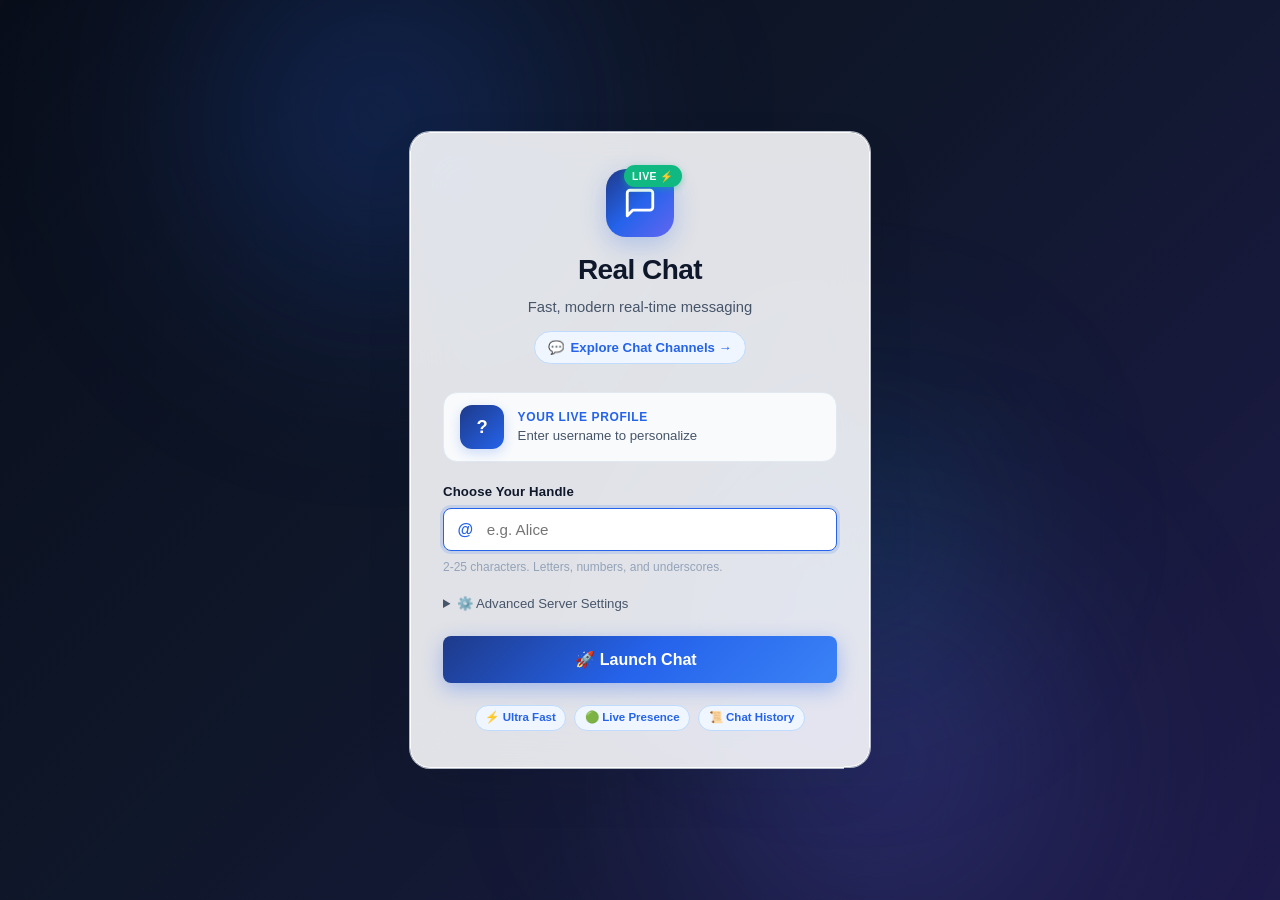
==== commit 147b792f: "feat(frontend): set branding to Real Chat and add attractive cosmic twilight vector doodle backside " ====
--- a/frontend/index.html
+++ b/frontend/index.html
@@ -3,7 +3,7 @@
 <head>
   <meta charset="UTF-8">
   <meta name="viewport" content="width=device-width, initial-scale=1.0">
-  <title>Real-Time Chat</title>
+  <title>Real Chat</title>
   <link rel="stylesheet" href="style.css">
   <link rel="preconnect" href="https://fonts.googleapis.com">
   <link rel="preconnect" href="https://fonts.gstatic.com" crossorigin>
@@ -30,8 +30,8 @@
             <span class="status-pulse-badge">LIVE ⚡</span>
           </div>
 
-          <h1 class="gradient-title">Sapphire Chat</h1>
-          <p class="brand-subtitle">Ultra-fast, modern real-time messaging</p>
+          <h1 class="gradient-title">Real Chat</h1>
+          <p class="brand-subtitle">Fast, modern real-time messaging</p>
           
           <div class="hero-nav-switch">
             <a href="rooms.html" class="nav-link-btn gradient-border-btn" title="Explore Chat Rooms">
@@ -115,8 +115,8 @@
           <div class="header-brand">
             <div class="header-status-indicator online"></div>
             <div>
-              <h2>Global Chat Room</h2>
-              <p class="connection-status" id="connection-status">Connected</p>
+              <h2>Real Chat</h2>
+              <p class="connection-status" id="connection-status">Global Room • Connected</p>
             </div>
           </div>
         </div>
--- a/frontend/style.css
+++ b/frontend/style.css
@@ -118,12 +118,12 @@
 }
 
 /* ==========================================================================
-   JOIN / LOGIN SCREEN (CLEAN SAPPHIRE GLASS)
+   JOIN / LOGIN SCREEN (ATTRACTIVE TWILIGHT AURORA GLASS)
    ========================================================================== */
 #join-screen {
   align-items: center;
   justify-content: center;
-  background: radial-gradient(circle at 50% 10%, #eff6ff 0%, #e2e8f0 100%);
+  background: linear-gradient(135deg, #090e1a 0%, #0f172a 45%, #1e1b4b 100%);
   position: relative;
   overflow: hidden;
   padding: 1.5rem;
@@ -133,35 +133,35 @@
 .ambient-glow {
   position: absolute;
   border-radius: 50%;
-  filter: blur(90px);
+  filter: blur(100px);
   pointer-events: none;
   z-index: 1;
 }
 
 .glow-1 {
-  width: 450px;
-  height: 450px;
-  background: radial-gradient(circle, rgba(37, 99, 235, 0.22) 0%, transparent 70%);
-  top: -12%;
-  left: 15%;
-  animation: floatOrb 16s ease-in-out infinite alternate;
-}
-
-.glow-2 {
   width: 500px;
   height: 500px;
-  background: radial-gradient(circle, rgba(99, 102, 241, 0.18) 0%, transparent 70%);
+  background: radial-gradient(circle, rgba(37, 99, 235, 0.35) 0%, transparent 70%);
+  top: -15%;
+  left: 10%;
+  animation: floatOrb 16s ease-in-out infinite alternate;
+}
+
+.glow-2 {
+  width: 550px;
+  height: 550px;
+  background: radial-gradient(circle, rgba(99, 102, 241, 0.32) 0%, transparent 70%);
   bottom: -15%;
-  right: 15%;
+  right: 10%;
   animation: floatOrb 20s ease-in-out infinite alternate-reverse;
 }
 
 .glow-3 {
-  width: 300px;
-  height: 300px;
-  background: radial-gradient(circle, rgba(14, 165, 233, 0.15) 0%, transparent 70%);
-  top: 45%;
-  right: 25%;
+  width: 350px;
+  height: 350px;
+  background: radial-gradient(circle, rgba(14, 165, 233, 0.25) 0%, transparent 70%);
+  top: 40%;
+  right: 20%;
   animation: floatOrb 12s ease-in-out infinite alternate;
 }
 
@@ -842,7 +842,7 @@
   to { opacity: 1; transform: translate(-50%, 0); }
 }
 
-/* Messages Container - Clean Blueprint Isometric Micro-Dot Wallpaper */
+/* Messages Container - Attractive Twilight Cosmic Dusk with Radiant Ambient Glow & Vector Chat Doodle Wallpaper */
 .messages-container {
   flex: 1;
   overflow-y: auto;
@@ -851,30 +851,34 @@
   flex-direction: column;
   gap: 0.85rem;
   scroll-behavior: smooth;
-  background-color: #f1f5f9;
+  background-color: #0c1222;
   background-image: 
-    radial-gradient(circle at 50% 0%, rgba(239, 246, 255, 0.8) 0%, rgba(241, 245, 249, 0) 70%),
-    linear-gradient(to right, rgba(37, 99, 235, 0.04) 1px, transparent 1px),
-    linear-gradient(to bottom, rgba(37, 99, 235, 0.04) 1px, transparent 1px);
-  background-size: 100% 100%, 28px 28px, 28px 28px;
+    /* Ambient Radiant Center Glow */
+    radial-gradient(ellipse 90% 50% at 50% 20%, rgba(99, 102, 241, 0.22) 0%, rgba(12, 18, 34, 0) 80%),
+    /* Deep Twilight Cobalt Gradient */
+    linear-gradient(160deg, #090e1a 0%, #0f182e 35%, #161c38 70%, #0d1324 100%),
+    /* High-Definition Aesthetic Chat Vector Wallpaper */
+    url("data:image/svg+xml,%3Csvg width='280' height='280' viewBox='0 0 280 280' xmlns='http://www.w3.org/2000/svg'%3E%3Cg fill='%2360a5fa' fill-opacity='0.08'%3E%3C!-- Chat Speech Bubble (40, 30) --%3E%3Cpath d='M40 20c-11 0-20 7-20 16 0 5 3 10 8 13l-3 8 9-4c2 .6 4 1 6 1 11 0 20-7 20-16s-9-16-20-16zm-5 13c1.5 0 3 1.2 3 2.5s-1.5 2.5-3 2.5-3-1.2-3-2.5 1.5-2.5 3-2.5zm10 0c1.5 0 3 1.2 3 2.5s-1.5 2.5-3 2.5-3-1.2-3-2.5 1.5-2.5 3-2.5zm10 0c1.5 0 3 1.2 3 2.5s-1.5 2.5-3 2.5-3-1.2-3-2.5 1.5-2.5 3-2.5z'/%3E%3C!-- Flying Paper Airplane (180, 40) --%3E%3Cpath d='M165 30l35 15-20 18-5-8 12-10-18 6-4-15-20-6z'/%3E%3C!-- Twinkling Star (110, 45) --%3E%3Cpath d='M110 35l2.5 7.5 7.5 2.5-7.5 2.5-2.5 7.5-2.5-7.5-7.5-2.5 7.5-2.5z'/%3E%3C!-- Musical Note (240, 50) --%3E%3Cpath d='M240 35v16c-1-.5-2-.8-3.5-.8-3.5 0-6.5 2.5-6.5 5.5s3 5.5 6.5 5.5 6.5-2.5 6.5-5.5V41h8v-6h-11z'/%3E%3C!-- Heart Outline (60, 110) --%3E%3Cpath d='M60 100c-4-5-11-5-15 0-4 4-3 11 2 16l13 13 13-13c5-5 6-12 2-16-4-5-11-5-15 0z'/%3E%3C!-- Headphones (160, 115) --%3E%3Cpath d='M160 100c-9 0-16 7-16 16v8h5v-8c0-6 5-11 11-11s11 5 11 11v8h5v-8c0-9-7-16-16-16zm-14 18h4v8h-4zm24 0h4v8h-4z'/%3E%3C!-- Sparkle (235, 120) --%3E%3Cpath d='M235 110l2 6 6 2-6 2-2 6-2-6-6-2 6-2z'/%3E%3C!-- Coffee Cup (35, 180) --%3E%3Cpath d='M25 175h22v14c0 4-3 7-7 7h-8c-4 0-7-3-7-7v-14zm24 3h4c2 0 4 1.5 4 3.5s-2 3.5-4 3.5h-4v-7zm-27 21h28v2h-28z'/%3E%3C!-- Location Pin (120, 185) --%3E%3Cpath d='M120 170c-6.5 0-12 5.5-12 12 0 9 12 18 12 18s12-9 12-18c0-6.5-5.5-12-12-12zm0 8a4 4 0 1 1 0 8 4 4 0 0 1 0-8z'/%3E%3C!-- Smiley Face (210, 190) --%3E%3Cpath d='M210 175c-10 0-18 8-18 18s8 18 18 18 18-8 18-18-8-18-18-18zm-6 12a2.5 2.5 0 1 1 0 5 2.5 2.5 0 0 1 0-5zm12 0a2.5 2.5 0 1 1 0 5 2.5 2.5 0 0 1 0-5zm-6 15c-4 0-7.5-2.5-9-6h18c-1.5 3.5-5 6-9 6z'/%3E%3C!-- Planet with Ring (70, 245) --%3E%3Cpath d='M70 235c-6 0-11 5-11 11s5 11 11 11 11-5 11-11-5-11-11-11zm-15 11c0-1.5 7-4 15-4s15 2.5 15 4-7 4-15 4-15-2.5-15-4z'/%3E%3C!-- Speech Bubble Oval (165, 250) --%3E%3Cpath d='M165 235c-9 0-16 5.5-16 12.5 0 4 2.5 7.5 6.5 10l-2 6 7-3c1.5.5 3 .5 4.5.5 9 0 16-5.5 16-12.5s-7-12.5-16-12.5z'/%3E%3C!-- Soft Starlight Dots --%3E%3Ccircle cx='95' cy='90' r='2'/%3E%3Ccircle cx='185' cy='75' r='1.5'/%3E%3Ccircle cx='135' cy='145' r='2.5'/%3E%3Ccircle cx='260' cy='160' r='2'/%3E%3Ccircle cx='30' cy='135' r='1.5'/%3E%3Ccircle cx='105' cy='225' r='2'/%3E%3Ccircle cx='235' cy='240' r='2'/%3E%3Ccircle cx='270' cy='270' r='1.5'/%3E%3Ccircle cx='15' cy='265' r='2'/%3E%3C/g%3E%3C/svg%3E");
+  background-repeat: repeat;
+  background-size: 280px 280px;
 }
 
 .empty-state {
   margin: auto;
   text-align: center;
-  color: var(--text-muted);
+  color: #94a3b8;
   display: flex;
   flex-direction: column;
   align-items: center;
   gap: 0.65rem;
-  padding: 1.8rem 2.2rem;
-  background: rgba(255, 255, 255, 0.95);
-  backdrop-filter: blur(10px);
-  -webkit-backdrop-filter: blur(10px);
-  border: 1px solid var(--border-color);
+  padding: 2rem 2.4rem;
+  background: rgba(15, 23, 42, 0.78);
+  backdrop-filter: blur(16px);
+  -webkit-backdrop-filter: blur(16px);
+  border: 1px solid rgba(255, 255, 255, 0.12);
   border-radius: var(--radius-md);
-  box-shadow: var(--shadow-sm);
-  max-width: 380px;
+  box-shadow: 0 12px 35px rgba(0, 0, 0, 0.4);
+  max-width: 400px;
 }
 
 .empty-icon {
@@ -969,23 +973,25 @@
   display: inline-flex;
   align-items: center;
   gap: 0.45rem;
-  padding: 0.35rem 0.85rem;
-  background-color: rgba(255, 255, 255, 0.92);
-  border: 1px solid var(--border-color);
+  padding: 0.35rem 0.95rem;
+  background-color: rgba(15, 23, 42, 0.72);
+  backdrop-filter: blur(10px);
+  -webkit-backdrop-filter: blur(10px);
+  border: 1px solid rgba(255, 255, 255, 0.12);
   border-radius: var(--radius-full);
   font-size: 0.775rem;
-  color: var(--text-muted);
-  box-shadow: 0 1px 2px rgba(15, 23, 42, 0.04);
+  color: #cbd5e1;
+  box-shadow: 0 4px 12px rgba(0, 0, 0, 0.25);
 }
 
 .system-notification.joined {
-  border-color: #bfdbfe;
-  color: var(--primary);
+  border-color: rgba(59, 130, 246, 0.4);
+  color: #60a5fa;
 }
 
 .system-notification.left {
-  border-color: #fed7aa;
-  color: #ea580c;
+  border-color: rgba(249, 115, 22, 0.4);
+  color: #fb923c;
 }
 
 /* Scroll Bottom Helper */
